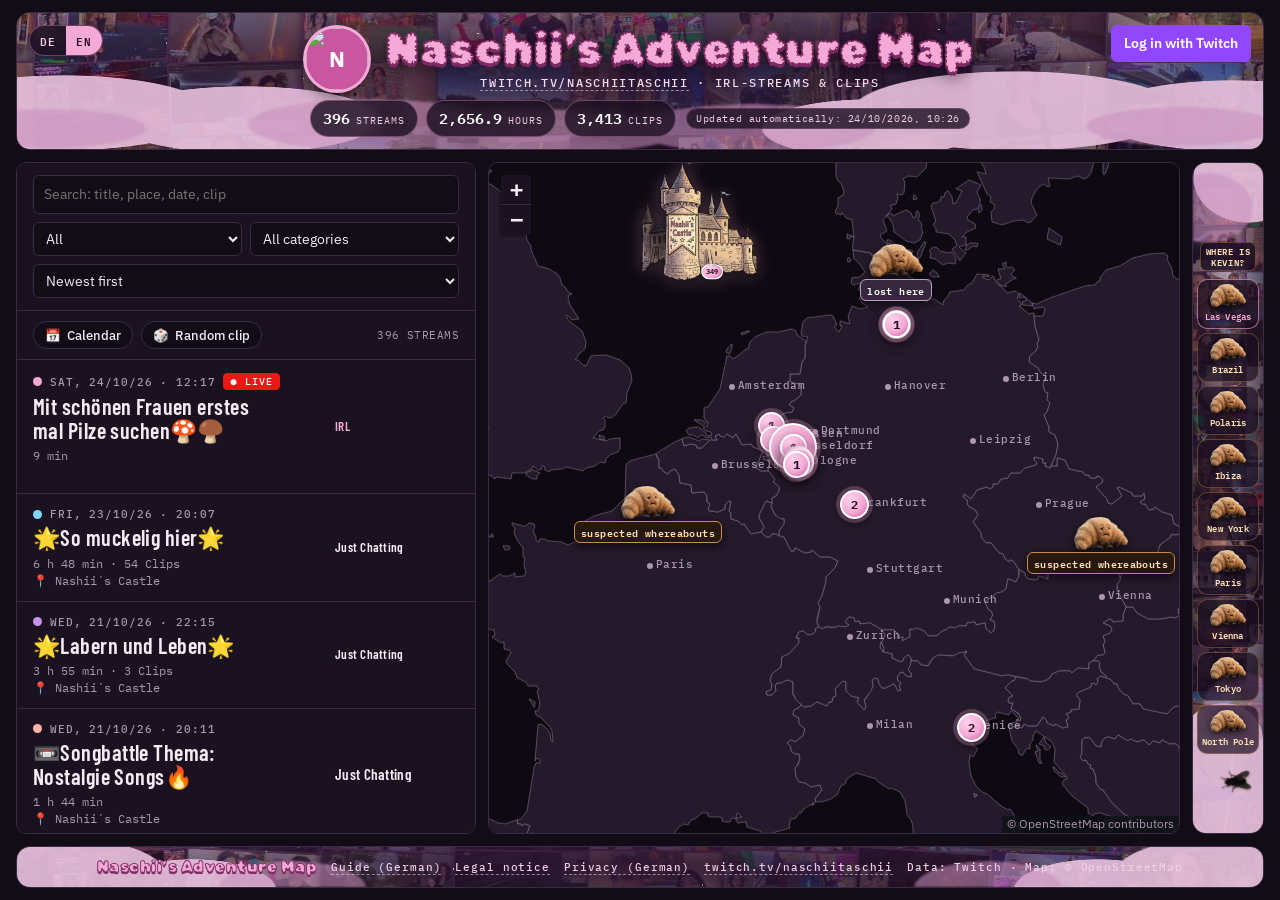
==== index.html @ 9f49132d "Daten aktualisiert: 2026-10-24" ====
<!doctype html>
<html lang="de">
<head>
<meta charset="utf-8">
<meta name="viewport" content="width=device-width,initial-scale=1,viewport-fit=cover">
<link rel="icon" type="image/png" href="favicon.png">
<link rel="apple-touch-icon" href="apple-touch-icon.png">
<title>Naschii’s Adventure Map</title>
<meta name="claude:viewport-fit-sides" content="cover">
<meta name="description" content="Alle Streams von naschiitaschii auf einer Karte: Orte, Routen, Clips und Streamzeiten – automatisch aktualisiert.">
<meta property="og:type" content="website">
<meta property="og:title" content="Naschii’s Adventure Map">
<meta property="og:description" content="Alle Streams von naschiitaschii auf einer Karte: Orte, Routen, Clips und Streamzeiten – automatisch aktualisiert.">
<meta property="og:url" content="https://naschiis-adventure-map.github.io/">
<meta property="og:image" content="https://naschiis-adventure-map.github.io/og.png?v=ba12e27996">
<meta property="og:image:width" content="1200">
<meta property="og:image:height" content="630">
<meta name="twitter:card" content="summary_large_image">
<meta name="theme-color" content="#3b1d40">
<link rel="stylesheet" href="fonts/fonts.css">
<style>/* required styles */

.leaflet-pane,
.leaflet-tile,
.leaflet-marker-icon,
.leaflet-marker-shadow,
.leaflet-tile-container,
.leaflet-pane > svg,
.leaflet-pane > canvas,
.leaflet-zoom-box,
.leaflet-image-layer,
.leaflet-layer {
	position: absolute;
	left: 0;
	top: 0;
	}
.leaflet-container {
	overflow: hidden;
	}
.leaflet-tile,
.leaflet-marker-icon,
.leaflet-marker-shadow {
	-webkit-user-select: none;
	   -moz-user-select: none;
	        user-select: none;
	  -webkit-user-drag: none;
	}
/* Prevents IE11 from highlighting tiles in blue */
.leaflet-tile::selection {
	background: transparent;
}
/* Safari renders non-retina tile on retina better with this, but Chrome is worse */
.leaflet-safari .leaflet-tile {
	image-rendering: -webkit-optimize-contrast;
	}
/* hack that prevents hw layers "stretching" when loading new tiles */
.leaflet-safari .leaflet-tile-container {
	width: 1600px;
	height: 1600px;
	-webkit-transform-origin: 0 0;
	}
.leaflet-marker-icon,
.leaflet-marker-shadow {
	display: block;
	}
/* .leaflet-container svg: reset svg max-width decleration shipped in Joomla! (joomla.org) 3.x */
/* .leaflet-container img: map is broken in FF if you have max-width: 100% on tiles */
.leaflet-container .leaflet-overlay-pane svg {
	max-width: none !important;
	max-height: none !important;
	}
.leaflet-container .leaflet-marker-pane img,
.leaflet-container .leaflet-shadow-pane img,
.leaflet-container .leaflet-tile-pane img,
.leaflet-container img.leaflet-image-layer,
.leaflet-container .leaflet-tile {
	max-width: none !important;
	max-height: none !important;
	width: auto;
	padding: 0;
	}

.leaflet-container img.leaflet-tile {
	/* See: https://bugs.chromium.org/p/chromium/issues/detail?id=600120 */
	mix-blend-mode: plus-lighter;
}

.leaflet-container.leaflet-touch-zoom {
	-ms-touch-action: pan-x pan-y;
	touch-action: pan-x pan-y;
	}
.leaflet-container.leaflet-touch-drag {
	-ms-touch-action: pinch-zoom;
	/* Fallback for FF which doesn't support pinch-zoom */
	touch-action: none;
	touch-action: pinch-zoom;
}
.leaflet-container.leaflet-touch-drag.leaflet-touch-zoom {
	-ms-touch-action: none;
	touch-action: none;
}
.leaflet-container {
	-webkit-tap-highlight-color: transparent;
}
.leaflet-container a {
	-webkit-tap-highlight-color: rgba(51, 181, 229, 0.4);
}
.leaflet-tile {
	filter: inherit;
	visibility: hidden;
	}
.leaflet-tile-loaded {
	visibility: inherit;
	}
.leaflet-zoom-box {
	width: 0;
	height: 0;
	-moz-box-sizing: border-box;
	     box-sizing: border-box;
	z-index: 800;
	}
/* workaround for https://bugzilla.mozilla.org/show_bug.cgi?id=888319 */
.leaflet-overlay-pane svg {
	-moz-user-select: none;
	}

.leaflet-pane         { z-index: 400; }

.leaflet-tile-pane    { z-index: 200; }
.leaflet-overlay-pane { z-index: 400; }
.leaflet-shadow-pane  { z-index: 500; }
.leaflet-marker-pane  { z-index: 600; }
.leaflet-tooltip-pane   { z-index: 650; }
.leaflet-popup-pane   { z-index: 700; }

.leaflet-map-pane canvas { z-index: 100; }
.leaflet-map-pane svg    { z-index: 200; }

.leaflet-vml-shape {
	width: 1px;
	height: 1px;
	}
.lvml {
	behavior: url(#default#VML);
	display: inline-block;
	position: absolute;
	}


/* control positioning */

.leaflet-control {
	position: relative;
	z-index: 800;
	pointer-events: visiblePainted; /* IE 9-10 doesn't have auto */
	pointer-events: auto;
	}
.leaflet-top,
.leaflet-bottom {
	position: absolute;
	z-index: 1000;
	pointer-events: none;
	}
.leaflet-top {
	top: 0;
	}
.leaflet-right {
	right: 0;
	}
.leaflet-bottom {
	bottom: 0;
	}
.leaflet-left {
	left: 0;
	}
.leaflet-control {
	float: left;
	clear: both;
	}
.leaflet-right .leaflet-control {
	float: right;
	}
.leaflet-top .leaflet-control {
	margin-top: 10px;
	}
.leaflet-bottom .leaflet-control {
	margin-bottom: 10px;
	}
.leaflet-left .leaflet-control {
	margin-left: 10px;
	}
.leaflet-right .leaflet-control {
	margin-right: 10px;
	}


/* zoom and fade animations */

.leaflet-fade-anim .leaflet-popup {
	opacity: 0;
	-webkit-transition: opacity 0.2s linear;
	   -moz-transition: opacity 0.2s linear;
	        transition: opacity 0.2s linear;
	}
.leaflet-fade-anim .leaflet-map-pane .leaflet-popup {
	opacity: 1;
	}
.leaflet-zoom-animated {
	-webkit-transform-origin: 0 0;
	    -ms-transform-origin: 0 0;
	        transform-origin: 0 0;
	}
svg.leaflet-zoom-animated {
	will-change: transform;
}

.leaflet-zoom-anim .leaflet-zoom-animated {
	-webkit-transition: -webkit-transform 0.25s cubic-bezier(0,0,0.25,1);
	   -moz-transition:    -moz-transform 0.25s cubic-bezier(0,0,0.25,1);
	        transition:         transform 0.25s cubic-bezier(0,0,0.25,1);
	}
.leaflet-zoom-anim .leaflet-tile,
.leaflet-pan-anim .leaflet-tile {
	-webkit-transition: none;
	   -moz-transition: none;
	        transition: none;
	}

.leaflet-zoom-anim .leaflet-zoom-hide {
	visibility: hidden;
	}


/* cursors */

.leaflet-interactive {
	cursor: pointer;
	}
.leaflet-grab {
	cursor: -webkit-grab;
	cursor:    -moz-grab;
	cursor:         grab;
	}
.leaflet-crosshair,
.leaflet-crosshair .leaflet-interactive {
	cursor: crosshair;
	}
.leaflet-popup-pane,
.leaflet-control {
	cursor: auto;
	}
.leaflet-dragging .leaflet-grab,
.leaflet-dragging .leaflet-grab .leaflet-interactive,
.leaflet-dragging .leaflet-marker-draggable {
	cursor: move;
	cursor: -webkit-grabbing;
	cursor:    -moz-grabbing;
	cursor:         grabbing;
	}

/* marker & overlays interactivity */
.leaflet-marker-icon,
.leaflet-marker-shadow,
.leaflet-image-layer,
.leaflet-pane > svg path,
.leaflet-tile-container {
	pointer-events: none;
	}

.leaflet-marker-icon.leaflet-interactive,
.leaflet-image-layer.leaflet-interactive,
.leaflet-pane > svg path.leaflet-interactive,
svg.leaflet-image-layer.leaflet-interactive path {
	pointer-events: visiblePainted; /* IE 9-10 doesn't have auto */
	pointer-events: auto;
	}

/* visual tweaks */

.leaflet-container {
	background: #ddd;
	outline-offset: 1px;
	}
.leaflet-container a {
	color: #0078A8;
	}
.leaflet-zoom-box {
	border: 2px dotted #38f;
	background: rgba(255,255,255,0.5);
	}


/* general typography */
.leaflet-container {
	font-family: "Helvetica Neue", Arial, Helvetica, sans-serif;
	font-size: 12px;
	font-size: 0.75rem;
	line-height: 1.5;
	}


/* general toolbar styles */

.leaflet-bar {
	box-shadow: 0 1px 5px rgba(0,0,0,0.65);
	border-radius: 4px;
	}
.leaflet-bar a {
	background-color: #fff;
	border-bottom: 1px solid #ccc;
	width: 26px;
	height: 26px;
	line-height: 26px;
	display: block;
	text-align: center;
	text-decoration: none;
	color: black;
	}
.leaflet-bar a,
.leaflet-control-layers-toggle {
	background-position: 50% 50%;
	background-repeat: no-repeat;
	display: block;
	}
.leaflet-bar a:hover,
.leaflet-bar a:focus {
	background-color: #f4f4f4;
	}
.leaflet-bar a:first-child {
	border-top-left-radius: 4px;
	border-top-right-radius: 4px;
	}
.leaflet-bar a:last-child {
	border-bottom-left-radius: 4px;
	border-bottom-right-radius: 4px;
	border-bottom: none;
	}
.leaflet-bar a.leaflet-disabled {
	cursor: default;
	background-color: #f4f4f4;
	color: #bbb;
	}

.leaflet-touch .leaflet-bar a {
	width: 30px;
	height: 30px;
	line-height: 30px;
	}
.leaflet-touch .leaflet-bar a:first-child {
	border-top-left-radius: 2px;
	border-top-right-radius: 2px;
	}
.leaflet-touch .leaflet-bar a:last-child {
	border-bottom-left-radius: 2px;
	border-bottom-right-radius: 2px;
	}

/* zoom control */

.leaflet-control-zoom-in,
.leaflet-control-zoom-out {
	font: bold 18px 'Lucida Console', Monaco, monospace;
	text-indent: 1px;
	}

.leaflet-touch .leaflet-control-zoom-in, .leaflet-touch .leaflet-control-zoom-out  {
	font-size: 22px;
	}


/* layers control */

.leaflet-control-layers {
	box-shadow: 0 1px 5px rgba(0,0,0,0.4);
	background: #fff;
	border-radius: 5px;
	}
.leaflet-control-layers-toggle {
	background-image: url(images/layers.png);
	width: 36px;
	height: 36px;
	}
.leaflet-retina .leaflet-control-layers-toggle {
	background-image: url(images/layers-2x.png);
	background-size: 26px 26px;
	}
.leaflet-touch .leaflet-control-layers-toggle {
	width: 44px;
	height: 44px;
	}
.leaflet-control-layers .leaflet-control-layers-list,
.leaflet-control-layers-expanded .leaflet-control-layers-toggle {
	display: none;
	}
.leaflet-control-layers-expanded .leaflet-control-layers-list {
	display: block;
	position: relative;
	}
.leaflet-control-layers-expanded {
	padding: 6px 10px 6px 6px;
	color: #333;
	background: #fff;
	}
.leaflet-control-layers-scrollbar {
	overflow-y: scroll;
	overflow-x: hidden;
	padding-right: 5px;
	}
.leaflet-control-layers-selector {
	margin-top: 2px;
	position: relative;
	top: 1px;
	}
.leaflet-control-layers label {
	display: block;
	font-size: 13px;
	font-size: 1.08333em;
	}
.leaflet-control-layers-separator {
	height: 0;
	border-top: 1px solid #ddd;
	margin: 5px -10px 5px -6px;
	}

/* Default icon URLs */
.leaflet-default-icon-path { /* used only in path-guessing heuristic, see L.Icon.Default */
	background-image: url(images/marker-icon.png);
	}


/* attribution and scale controls */

.leaflet-container .leaflet-control-attribution {
	background: #fff;
	background: rgba(255, 255, 255, 0.8);
	margin: 0;
	}
.leaflet-control-attribution,
.leaflet-control-scale-line {
	padding: 0 5px;
	color: #333;
	line-height: 1.4;
	}
.leaflet-control-attribution a {
	text-decoration: none;
	}
.leaflet-control-attribution a:hover,
.leaflet-control-attribution a:focus {
	text-decoration: underline;
	}
.leaflet-attribution-flag {
	display: inline !important;
	vertical-align: baseline !important;
	width: 1em;
	height: 0.6669em;
	}
.leaflet-left .leaflet-control-scale {
	margin-left: 5px;
	}
.leaflet-bottom .leaflet-control-scale {
	margin-bottom: 5px;
	}
.leaflet-control-scale-line {
	border: 2px solid #777;
	border-top: none;
	line-height: 1.1;
	padding: 2px 5px 1px;
	white-space: nowrap;
	-moz-box-sizing: border-box;
	     box-sizing: border-box;
	background: rgba(255, 255, 255, 0.8);
	text-shadow: 1px 1px #fff;
	}
.leaflet-control-scale-line:not(:first-child) {
	border-top: 2px solid #777;
	border-bottom: none;
	margin-top: -2px;
	}
.leaflet-control-scale-line:not(:first-child):not(:last-child) {
	border-bottom: 2px solid #777;
	}

.leaflet-touch .leaflet-control-attribution,
.leaflet-touch .leaflet-control-layers,
.leaflet-touch .leaflet-bar {
	box-shadow: none;
	}
.leaflet-touch .leaflet-control-layers,
.leaflet-touch .leaflet-bar {
	border: 2px solid rgba(0,0,0,0.2);
	background-clip: padding-box;
	}


/* popup */

.leaflet-popup {
	position: absolute;
	text-align: center;
	margin-bottom: 20px;
	}
.leaflet-popup-content-wrapper {
	padding: 1px;
	text-align: left;
	border-radius: 12px;
	}
.leaflet-popup-content {
	margin: 13px 24px 13px 20px;
	line-height: 1.3;
	font-size: 13px;
	font-size: 1.08333em;
	min-height: 1px;
	}
.leaflet-popup-content p {
	margin: 17px 0;
	margin: 1.3em 0;
	}
.leaflet-popup-tip-container {
	width: 40px;
	height: 20px;
	position: absolute;
	left: 50%;
	margin-top: -1px;
	margin-left: -20px;
	overflow: hidden;
	pointer-events: none;
	}
.leaflet-popup-tip {
	width: 17px;
	height: 17px;
	padding: 1px;

	margin: -10px auto 0;
	pointer-events: auto;

	-webkit-transform: rotate(45deg);
	   -moz-transform: rotate(45deg);
	    -ms-transform: rotate(45deg);
	        transform: rotate(45deg);
	}
.leaflet-popup-content-wrapper,
.leaflet-popup-tip {
	background: white;
	color: #333;
	box-shadow: 0 3px 14px rgba(0,0,0,0.4);
	}
.leaflet-container a.leaflet-popup-close-button {
	position: absolute;
	top: 0;
	right: 0;
	border: none;
	text-align: center;
	width: 24px;
	height: 24px;
	font: 16px/24px Tahoma, Verdana, sans-serif;
	color: #757575;
	text-decoration: none;
	background: transparent;
	}
.leaflet-container a.leaflet-popup-close-button:hover,
.leaflet-container a.leaflet-popup-close-button:focus {
	color: #585858;
	}
.leaflet-popup-scrolled {
	overflow: auto;
	}

.leaflet-oldie .leaflet-popup-content-wrapper {
	-ms-zoom: 1;
	}
.leaflet-oldie .leaflet-popup-tip {
	width: 24px;
	margin: 0 auto;

	-ms-filter: "progid:DXImageTransform.Microsoft.Matrix(M11=0.70710678, M12=0.70710678, M21=-0.70710678, M22=0.70710678)";
	filter: progid:DXImageTransform.Microsoft.Matrix(M11=0.70710678, M12=0.70710678, M21=-0.70710678, M22=0.70710678);
	}

.leaflet-oldie .leaflet-control-zoom,
.leaflet-oldie .leaflet-control-layers,
.leaflet-oldie .leaflet-popup-content-wrapper,
.leaflet-oldie .leaflet-popup-tip {
	border: 1px solid #999;
	}


/* div icon */

.leaflet-div-icon {
	background: #fff;
	border: 1px solid #666;
	}


/* Tooltip */
/* Base styles for the element that has a tooltip */
.leaflet-tooltip {
	position: absolute;
	padding: 6px;
	background-color: #fff;
	border: 1px solid #fff;
	border-radius: 3px;
	color: #222;
	white-space: nowrap;
	-webkit-user-select: none;
	-moz-user-select: none;
	-ms-user-select: none;
	user-select: none;
	pointer-events: none;
	box-shadow: 0 1px 3px rgba(0,0,0,0.4);
	}
.leaflet-tooltip.leaflet-interactive {
	cursor: pointer;
	pointer-events: auto;
	}
.leaflet-tooltip-top:before,
.leaflet-tooltip-bottom:before,
.leaflet-tooltip-left:before,
.leaflet-tooltip-right:before {
	position: absolute;
	pointer-events: none;
	border: 6px solid transparent;
	background: transparent;
	content: "";
	}

/* Directions */

.leaflet-tooltip-bottom {
	margin-top: 6px;
}
.leaflet-tooltip-top {
	margin-top: -6px;
}
.leaflet-tooltip-bottom:before,
.leaflet-tooltip-top:before {
	left: 50%;
	margin-left: -6px;
	}
.leaflet-tooltip-top:before {
	bottom: 0;
	margin-bottom: -12px;
	border-top-color: #fff;
	}
.leaflet-tooltip-bottom:before {
	top: 0;
	margin-top: -12px;
	margin-left: -6px;
	border-bottom-color: #fff;
	}
.leaflet-tooltip-left {
	margin-left: -6px;
}
.leaflet-tooltip-right {
	margin-left: 6px;
}
.leaflet-tooltip-left:before,
.leaflet-tooltip-right:before {
	top: 50%;
	margin-top: -6px;
	}
.leaflet-tooltip-left:before {
	right: 0;
	margin-right: -12px;
	border-left-color: #fff;
	}
.leaflet-tooltip-right:before {
	left: 0;
	margin-left: -12px;
	border-right-color: #fff;
	}

/* Printing */

@media print {
	/* Prevent printers from removing background-images of controls. */
	.leaflet-control {
		-webkit-print-color-adjust: exact;
		print-color-adjust: exact;
		}
	}
</style>
<style>
/* Layout: Kopfzeile mit Kennzahlen, links Routenliste/Detail, rechts die Karte; auf dem Handy Karte oben, Liste darunter. */
:root{
  --bg:#120c16;
  --panel:#1a1220;
  --panel-2:#251a2b;
  --line:#3a2a42;
  --fg:#f4ebf3;
  --muted:#ab97b0;
  --accent:#f5a9d6;
  --pink-deep:#c9579f;
  --plum:#3b1d40;
  --cloud:#e9c1de;
  --cloud-2:#c98fbd;
  --accent-ink:#2a0f22;
  --twitch:#9146ff;
  --danger:#ff6b6b;
  --map-bg:#0f0a12;
  --f-bubble:'Rubik Bubbles','Barlow Condensed',system-ui,sans-serif;
  --f-display:'Barlow Condensed','Arial Narrow',sans-serif;
  --f-body:'IBM Plex Sans',system-ui,-apple-system,'Segoe UI',sans-serif;
  --f-mono:'IBM Plex Mono',ui-monospace,Menlo,Consolas,monospace;
  color-scheme:dark;
}
*{box-sizing:border-box}
[hidden]{display:none!important}
.osm-dark{filter:invert(1) hue-rotate(180deg) brightness(.9) contrast(.9) saturate(.5)}
.leaflet-control-layers{background:var(--panel);color:var(--fg);border:1px solid var(--line)!important}
.leaflet-control-layers-expanded{padding:8px 10px}
.leaflet-control-layers label{text-transform:none;letter-spacing:0;font:400 13px var(--f-body);color:var(--fg);margin:2px 0}
html,body{height:100%;margin:0}
body{
  background:var(--bg);color:var(--fg);font:14px/1.5 var(--f-body);
  padding-block:12px;
  padding-left:max(16px,env(safe-area-inset-left,0px));
  padding-right:max(16px,env(safe-area-inset-right,0px));
  display:grid;gap:12px;overflow-x:hidden;box-sizing:border-box;
  grid-template-columns:minmax(0,1fr) 72px;grid-template-rows:auto minmax(0,1fr) auto;
  grid-template-areas:"hero hero" "app rail" "foot foot";
}
.hero{grid-area:hero}
.app{grid-area:app}

/* Rahmen rechts und unten im Stil des Headers, mit Clip-Collage */
.frame{position:relative;overflow:hidden;border-radius:14px;border:1px solid var(--line);
  background:radial-gradient(140% 120% at 50% 0%,#5a2a5e 0%,var(--plum) 50%,#1c0f21 100%)}
.rail{grid-area:rail}
.rail .fly{position:absolute;right:11px;bottom:38px;width:36px;height:auto;z-index:3;pointer-events:none;transform:rotate(-25deg);filter:drop-shadow(0 1px 1px #0006)}
.foot{grid-area:foot}
.stars{position:absolute;inset:0;pointer-events:none;background:
   radial-gradient(1.5px 1.5px at 20% 12%,#fff9 50%,transparent 51%),radial-gradient(1px 1px at 70% 30%,#fff8 50%,transparent 51%),
   radial-gradient(1.5px 1.5px at 35% 55%,#fffa 50%,transparent 51%),radial-gradient(1px 1px at 80% 72%,#fff8 50%,transparent 51%),
   radial-gradient(1px 1px at 15% 88%,#fff9 50%,transparent 51%),radial-gradient(1.5px 1.5px at 55% 95%,#fff8 50%,transparent 51%)}
.collage{position:absolute;inset:-10px;display:flex;flex-wrap:wrap;align-content:flex-start;justify-content:center;pointer-events:none;
  opacity:.55;filter:saturate(1.3) contrast(1.05)}
.collage{background:#24132a url(collage.jpg) 50% 0/1800px auto repeat}
.rail .collage{background-size:1150px auto;background-position:28% 45%}
.foot .collage{background-position:72% 78%}
@media (max-width:820px){.collage{background-size:1300px auto}}
.empty .loading{display:inline-block;animation:pulse 1.4s infinite}
.veil{position:absolute;inset:0;pointer-events:none}
.hero .veil{background:radial-gradient(55% 70% at 50% 45%,#2a1330e0 0%,#2a133073 55%,#3b1d4026 100%)}
.rail .veil{background:linear-gradient(90deg,#1c0f2180,transparent 40%,transparent 60%,#1c0f2180)}
.foot .veil{background:radial-gradient(45% 140% at 50% 50%,#2a1330eb 0%,#2a133073 65%,transparent 100%)}
/* Wolken im Rahmen, wie im Header */
.clouds{position:absolute;inset:0;pointer-events:none}
.clouds::before,.clouds::after{content:"";position:absolute;inset:0}
.foot .clouds::before{opacity:.9;background:
   radial-gradient(closest-side,var(--cloud) 98%,transparent) left -40px bottom -26px/190px 74px no-repeat,
   radial-gradient(closest-side,var(--cloud) 98%,transparent) left 90px bottom -34px/170px 62px no-repeat,
   radial-gradient(closest-side,var(--cloud) 98%,transparent) right 80px bottom -34px/170px 62px no-repeat,
   radial-gradient(closest-side,var(--cloud) 98%,transparent) right -40px bottom -26px/190px 74px no-repeat}
.foot .clouds::after{opacity:.55;filter:blur(1px);background:
   radial-gradient(closest-side,var(--cloud-2) 98%,transparent) left 200px bottom -30px/150px 56px no-repeat,
   radial-gradient(closest-side,var(--cloud-2) 98%,transparent) right 200px bottom -30px/150px 56px no-repeat}
.rail .clouds::before{opacity:.9;background:
   radial-gradient(closest-side,var(--cloud) 98%,transparent) left -34px bottom -30px/104px 120px no-repeat,
   radial-gradient(closest-side,var(--cloud) 98%,transparent) right -30px bottom -10px/96px 110px no-repeat,
   radial-gradient(closest-side,var(--cloud) 98%,transparent) left -10px bottom 60px/80px 70px no-repeat,
   radial-gradient(closest-side,var(--cloud) 98%,transparent) right -40px top -30px/110px 90px no-repeat}
.rail .clouds::after{opacity:.55;filter:blur(1px);background:
   radial-gradient(closest-side,var(--cloud-2) 98%,transparent) right -20px bottom 90px/80px 70px no-repeat,
   radial-gradient(closest-side,var(--cloud-2) 98%,transparent) left -30px top 10px/90px 70px no-repeat}
.foot-in{position:relative;display:flex;flex-wrap:wrap;align-items:center;justify-content:center;gap:6px 14px;padding:12px 16px;
  font:500 11px var(--f-mono);letter-spacing:.08em;color:#f1cfe6;text-align:center}
.foot-in b{font:400 16px/1 var(--f-bubble);color:var(--accent);letter-spacing:.03em;-webkit-text-stroke:.8px #7d2a63;text-shadow:0 2px 0 #7d2a63}
.foot-in a{color:inherit;text-decoration:none;border-bottom:1px dashed #f6dcee88}
.foot-in a:hover{color:#fff}
@media (max-width:820px){
  body{grid-template-columns:minmax(0,1fr);grid-template-areas:"hero" "app" "foot"}
  .rail{display:none}
  body.editing .hero,body.editing .foot{display:none}
  body.editing{grid-template-rows:minmax(0,1fr);grid-template-areas:"app"}
  body.editing .app{grid-template-rows:minmax(200px,46%) 12px minmax(0,1fr)}
  .foot .clouds::after{display:none}
  .foot .clouds::before{background:
   radial-gradient(closest-side,var(--cloud) 98%,transparent) left -50px bottom -28px/110px 52px no-repeat,
   radial-gradient(closest-side,var(--cloud) 98%,transparent) right -50px bottom -28px/110px 52px no-repeat}
}
button{font:inherit;color:inherit;cursor:pointer}
button:focus-visible,a:focus-visible,input:focus-visible,textarea:focus-visible{outline:2px solid var(--accent);outline-offset:2px}
a{color:var(--accent)}
h1,h2,h3,p{margin:0}
.mono{font-family:var(--f-mono);font-variant-numeric:tabular-nums}

/* Kopfzeile */
/* Kopfbereich im Stil des Kanals: Nachthimmel, rosa Wolken, Bubble-Schrift */
.hero{position:relative;flex:none;border-radius:14px;overflow:hidden;border:1px solid var(--line);
  background:radial-gradient(120% 140% at 50% 0%,#5a2a5e 0%,var(--plum) 45%,#1c0f21 100%)}
.sky{position:absolute;inset:0;pointer-events:none;
  background:
   radial-gradient(1.5px 1.5px at 12% 22%,#fff8 50%,transparent 51%),radial-gradient(1px 1px at 23% 48%,#fff9 50%,transparent 51%),
   radial-gradient(1.5px 1.5px at 37% 15%,#fffa 50%,transparent 51%),radial-gradient(1px 1px at 61% 30%,#fff8 50%,transparent 51%),
   radial-gradient(1.5px 1.5px at 74% 12%,#fff9 50%,transparent 51%),radial-gradient(1px 1px at 86% 40%,#fffa 50%,transparent 51%),
   radial-gradient(1px 1px at 93% 18%,#fff8 50%,transparent 51%),radial-gradient(1px 1px at 5% 60%,#fff7 50%,transparent 51%)}
.sky::before,.sky::after{content:"";position:absolute;left:-5%;right:-5%;bottom:-2px;height:62%;
  background:
   radial-gradient(closest-side,var(--cloud) 98%,transparent) -4% 100%/22% 90% no-repeat,
   radial-gradient(closest-side,var(--cloud) 98%,transparent) 14% 115%/20% 80% no-repeat,
   radial-gradient(closest-side,var(--cloud) 98%,transparent) 86% 105%/24% 95% no-repeat,
   radial-gradient(closest-side,var(--cloud) 98%,transparent) 104% 100%/20% 85% no-repeat,
   radial-gradient(closest-side,var(--cloud) 98%,transparent) 70% 125%/16% 70% no-repeat;opacity:.9}
.sky::after{height:48%;opacity:.55;filter:blur(1px);
  background:
   radial-gradient(closest-side,var(--cloud-2) 98%,transparent) 26% 100%/18% 80% no-repeat,
   radial-gradient(closest-side,var(--cloud-2) 98%,transparent) 40% 120%/22% 70% no-repeat,
   radial-gradient(closest-side,var(--cloud-2) 98%,transparent) 60% 110%/18% 75% no-repeat,
   radial-gradient(closest-side,var(--cloud-2) 98%,transparent) 0% 90%/14% 60% no-repeat,
   radial-gradient(closest-side,var(--cloud-2) 98%,transparent) 96% 80%/14% 60% no-repeat}
.hero-in{position:relative;display:flex;flex-direction:column;align-items:center;text-align:center;gap:6px;padding:16px 16px 14px}
.avatar{position:relative;display:grid;place-items:center;width:58px;height:58px;border-radius:50%;background:var(--pink-deep);color:#fff;font:700 22px var(--f-body);text-decoration:none;box-shadow:0 0 0 3px var(--accent),0 6px 18px #0008;overflow:hidden}
.avatar img{position:absolute;inset:0;width:100%;height:100%;object-fit:cover}
.hero h1{font:400 clamp(28px,4.4vw,44px)/1 var(--f-bubble);color:var(--accent);letter-spacing:.02em;text-wrap:balance;
  -webkit-text-stroke:1.5px #7d2a63;text-shadow:0 3px 0 #7d2a63,0 6px 16px #0009}
.hero .sub{font:500 12px var(--f-mono);letter-spacing:.14em;text-transform:uppercase;color:#f6dcee}
.hero .sub a{color:inherit;text-decoration:none;border-bottom:1px dashed #f6dcee88}
.stats{display:flex;flex-wrap:wrap;justify-content:center;gap:8px;margin-top:6px;font-family:var(--f-mono);font-variant-numeric:tabular-nums}
.stats div{display:flex;align-items:baseline;gap:6px;padding:5px 12px;border-radius:999px;background:#1c0f21cc;border:1px solid #f5a9d655;backdrop-filter:blur(4px)}
.stats b{font:600 15px var(--f-mono);color:#fff}
.stats small{font-size:10px;color:#f1cfe6;letter-spacing:.1em;text-transform:uppercase}
.hero .upd{font:400 10px var(--f-mono);color:#f1cfe6aa;letter-spacing:.06em;min-height:1em}
.hero .auth{position:absolute;top:12px;right:12px;z-index:2}
.auth{display:flex;align-items:center;gap:8px;flex-wrap:wrap}
.btn{border:1px solid var(--line);background:var(--panel-2);border-radius:6px;padding:7px 12px;font-weight:500}
.btn:hover{border-color:var(--muted)}
.btn.primary{background:var(--accent);border-color:var(--accent);color:var(--accent-ink);font-weight:600}
.btn.twitch{background:var(--twitch);border-color:var(--twitch);color:#fff;font-weight:600}
.btn.ghost{background:transparent}
.btn.danger{border-color:var(--danger);color:var(--danger)}
.chip{display:flex;align-items:center;gap:8px;padding:3px 10px 3px 3px;border:1px solid var(--line);border-radius:999px;background:var(--panel)}
.chip .av{position:relative;width:26px;height:26px;border-radius:50%;background:var(--twitch);color:#fff;display:grid;place-items:center;font:600 12px var(--f-body);overflow:hidden}
.chip .av img{position:absolute;inset:0;width:100%;height:100%;object-fit:cover}

/* Anleitung & Datenschutz im Kartenbereich (Rahmen und Collage bleiben stehen) */
.docview{grid-area:map;position:relative;z-index:500;display:flex;flex-direction:column;min-height:0;background:var(--panel);border:1px solid var(--line);border-radius:10px;overflow:hidden}
.docview[hidden]{display:none}
.docbar{display:none;align-items:center;gap:10px;padding:8px 10px;border-bottom:1px solid var(--line);background:var(--bg)}
.docbar b{font:700 17px var(--f-head,'Barlow Condensed'),sans-serif;letter-spacing:.02em;color:#fff;white-space:nowrap;overflow:hidden;text-overflow:ellipsis}
.docview iframe{flex:1;min-height:0;width:100%;border:0;background:#120c16;display:block}
body.doc .app>.map-wrap{visibility:hidden}
@media (max-width:820px){body.doc .app{grid-template-rows:var(--doch,minmax(0,1fr)) 24px var(--docl,minmax(110px,34%))}}
.totop{grid-area:panel;align-self:end;justify-self:end;z-index:6;margin:0 16px 14px 0;display:inline-flex;align-items:center;gap:6px;padding:7px 13px;border-radius:999px;border:1px solid var(--accent);background:var(--panel);color:var(--accent);font:600 12.5px var(--f-body);cursor:pointer;box-shadow:0 6px 18px #0009}
.totop:hover{background:var(--accent);color:var(--ink,#2a0f22)}
.totop[hidden]{display:none}
@media (min-width:821px){
  .totop{grid-area:map;justify-self:start;align-self:end;position:relative;z-index:1100;margin:0 0 14px 12px;background:var(--accent);color:var(--ink,#2a0f22);border-color:#fff;box-shadow:0 0 0 3px #f5a9d640,0 6px 18px #000a}
  .totop:hover{background:#fff;color:var(--ink,#2a0f22)}
  body.doc .totop{display:none}
}
@media (max-width:820px){.totop{margin:0 10px 10px 0;padding:6px 11px}.totop span{display:none}}
/* Gut greifbarer Schieberegler (Chrome, Edge, Safari) */
::-webkit-scrollbar{width:14px;height:12px}
::-webkit-scrollbar-track{background:transparent}
::-webkit-scrollbar-thumb{min-height:90px;border-radius:999px;background:#f5a9d688;border:3px solid transparent;background-clip:padding-box}
::-webkit-scrollbar-thumb:hover{background:#f5a9d6cc;background-clip:padding-box}
::-webkit-scrollbar-thumb:active{background:#f5a9d6;background-clip:padding-box}
::-webkit-scrollbar-corner{background:transparent}
@supports not selector(::-webkit-scrollbar){*{scrollbar-color:#f5a9d688 transparent}}
/* Schlanker Header am Computer: Bild neben dem Titel, Zahlen + LIVE + Stand in einer Zeile */
.hero-row{display:flex;flex-wrap:wrap;justify-content:center;align-items:center;gap:6px 10px}
.hero-row .stats{margin-top:0}
.hero-top{display:flex;flex-direction:column;align-items:center;gap:6px}
@media (min-width:1100px){
  .hero .upd:not(:empty){background:#1c0f21cc;color:#f1cfe6;padding:3px 9px;border-radius:999px;border:1px solid #f5a9d633}
  .hero-in{padding:14px 16px 12px;gap:4px}
  .hero-top{position:relative;gap:4px;left:40px} /* Profilbild + Titel als Gruppe mittig */
  .hero-top>.avatar{position:absolute;right:calc(100% + 18px);top:50%;transform:translateY(-50%);width:62px;height:62px}
  .hero-in>.hero-row{margin-top:6px}
}
/* Angemeldete Bearbeiter auf mittleren Bildschirmen: Anmeldekasten als Leiste unter den Zahlen, damit er Titel und Zahlen nicht verdeckt */
@media (min-width:821px) and (max-width:1749px){
  header.hero .auth:has(.authbox){position:relative;top:auto;right:auto;display:flex;flex-direction:row;justify-content:center;align-items:center;padding:0 12px 12px}
  header.hero .authbox{flex-direction:row;flex-wrap:wrap;align-items:center;justify-content:center;max-width:720px;min-width:0;padding:6px 8px;gap:8px}
  header.hero .authbox .ab-top{flex:none}
  header.hero .authbox .ab-name{flex:none}
  header.hero .authbox .ab-acts{display:flex;gap:6px;padding:0 0 0 8px;border-top:0;border-left:1px solid #f5a9d633}
  header.hero .authbox .ab-state{flex-basis:100%;justify-content:center}
}
/* Handy: Schieber zwischen Karte und Liste */
.grip{display:none}
@media (max-width:820px){
  .grip{grid-area:grip;display:flex;align-items:center;justify-content:center;cursor:row-resize;touch-action:none;user-select:none;-webkit-user-select:none}
  .grip i{display:block;width:56px;height:6px;border-radius:999px;background:var(--accent);opacity:.75;box-shadow:0 0 0 3px #f5a9d62a}
  .grip:active i,.grip.drag i{opacity:1;width:72px}
  body.editing .grip{visibility:hidden;pointer-events:none}
  body.mapc:not(.doc):not(.editing) .map-wrap{visibility:hidden;border-width:0}
}
/* Schlanker Header am Handy */
@media (max-width:820px){
  .hero-in{padding:44px 12px 10px;gap:6px}
  .hero-top{flex-direction:row;gap:10px;justify-content:center}
  .hero-top>.avatar{width:36px;height:36px;flex:none;font-size:14px}
  .hero-top>h1{font-size:clamp(16px,4.9vw,28px);text-align:left;white-space:nowrap}
  .hero-top>.sub{display:none}
  .hero-row{gap:5px 6px}
  .stats{gap:5px}
  .stats div{padding:3px 7px;gap:4px}
  .stats b{font-size:13px}
  .stats small{font-size:9px;letter-spacing:.03em}
  header.hero .live{padding:4px 10px 4px 8px;font-size:11.5px;max-width:calc(100vw - 64px)}
  .hero .upd:not(:empty){font-size:9.5px;padding:1px 7px;letter-spacing:.01em}
  header.hero .auth{position:absolute;top:10px;right:10px;padding:0;z-index:3}
  header.hero .auth .btn.twitch{padding:4px 10px;font-size:12px}
  header.hero .auth:has(.authbox){position:relative;top:auto;right:auto;padding:0 10px 10px;display:flex;justify-content:center}
  header.hero .auth .authbox{width:100%;max-width:420px;min-width:0}
  header.hero .auth .auth-row{display:contents}
  header.hero .auth .chip{font-size:12px;padding:2px 8px 2px 2px;gap:6px;max-width:100%;min-width:0;white-space:nowrap;overflow:hidden}
  header.hero .auth .chip .av{width:22px;height:22px;font-size:10px}
  header.hero .auth .btn{padding:4px 9px;font-size:12px}
  .lang{top:10px;left:10px}
}
/* Fußleiste am Handy: sauber in Zeilen – Titel / Anleitung · Impressum · Datenschutz / Twitch · Quellen */
@media (max-width:820px){
  .foot-in{display:grid;grid-template-columns:repeat(3,auto);justify-content:center;justify-items:center;gap:7px 16px;padding:12px 12px 14px}
  .foot-in b{grid-column:1/-1;font-size:17px}
  .foot-in a[href*="twitch.tv/naschiitaschii"]:not(#f-imp){grid-column:1/-1}
  .foot-in #f-src{grid-column:1/-1;font-size:10px;opacity:.85}
}
/* Kevin, das verlorene Croissant */
.kevin{display:flex;flex-direction:column;align-items:center;gap:2px;cursor:pointer;filter:drop-shadow(0 3px 5px #000a)}
.kevin img{width:54px;height:auto;display:block;transition:transform .2s}
.kevin:hover img{transform:scale(1.12) rotate(-6deg)}
.kevin span{font:600 9.5px var(--f-mono);letter-spacing:.04em;color:#ffe2b8;background:#2a1a10e6;border:1px solid #c98b4a;border-radius:6px;padding:1px 6px;white-space:nowrap}
.kevin.lost span{color:#fff;background:#7d2a63ee;border-color:var(--accent)}
.kevin.seen span{color:#fff;background:#7d2a63b3;border-color:#f5a9d699}
.kevin.origin span{color:#fff;background:#3a2a42ee;border-color:#b7a3bc}
.leaflet-tooltip.kevin-tip{background:var(--panel);color:var(--fg);border:1px solid #c98b4a;border-radius:10px;padding:10px 12px;width:230px;white-space:normal;box-shadow:0 10px 30px #000a}
.leaflet-tooltip.kevin-tip::before{display:none}
.kevin-tip img{float:right;width:62px;margin:0 0 4px 8px}
.kevin-tip small{display:block;font:600 9.5px var(--f-mono);letter-spacing:.1em;text-transform:uppercase;color:#e7b07a}
.kevin-tip b{display:block;font:700 16px/1.15 var(--f-head,'Barlow Condensed'),sans-serif;margin:2px 0 4px}
.kevin-tip p{margin:0;font-size:12.5px;line-height:1.4;color:#e6d6e6}
body.editing .kevin-pane{display:none}
.kevin-pane.far .kevin span{display:none}
.kevin-pane.far .kevin img{width:34px}
.kevin-pane.far .kevin{transform:translateY(22px)}
.kevin-rail{position:relative;z-index:3;height:100%;display:flex;flex-direction:column;align-items:center;justify-content:center;gap:4px;padding:8px 0;overflow-y:auto;scrollbar-width:none}
.kevin-rail::-webkit-scrollbar{display:none}
.kevin-rail b{font:600 9px/1.2 var(--f-mono);letter-spacing:.06em;text-transform:uppercase;color:#ffe2b8;text-align:center;margin-bottom:4px;background:#1c0f21d9;border:1px solid #c98b4a66;border-radius:6px;padding:3px 5px}
.kevin-rail button{all:unset;box-sizing:border-box;width:62px;display:flex;flex-direction:column;align-items:center;gap:1px;padding:4px 2px;border-radius:10px;cursor:pointer;background:#1c0f21b3;border:1px solid #c98b4a66;transition:transform .15s,background .15s}
.kevin-rail button:hover,.kevin-rail button:focus-visible{background:#2a1a10ee;border-color:#e7b07a;transform:scale(1.06)}
.kevin-rail button img{width:36px;height:auto;filter:drop-shadow(0 2px 3px #000a)}
.kevin-rail button span{font:600 8.5px var(--f-mono);color:#ffe2b8;letter-spacing:.02em;max-width:58px;overflow:hidden;text-overflow:ellipsis;white-space:nowrap}
.kevin-rail button.lost{border-color:#f5a9d699}
.kevin-rail button.lost span{color:var(--accent)}
body.editing .kevin-rail{visibility:hidden}
.castle{position:relative;width:76px;height:80px;display:flex;align-items:flex-end;justify-content:center;cursor:pointer;filter:drop-shadow(0 4px 8px #000b) drop-shadow(0 0 10px #f5a9d655);transition:transform .2s}
.castle{transform-origin:38px 60px}
.castle:hover{transform:scale(1.08)}
#map.z-mid .castle{transform:scale(.62)}
#map.z-far .castle{transform:scale(.42)}
#map.z-world .castle{transform:scale(.3)}
#map.z-mid .castle:hover{transform:scale(.7)}
#map.z-far .castle:hover{transform:scale(.48)}
#map.z-world .castle:hover{transform:scale(.36)}
#map.z-world .castle b{transform:scale(1.8);transform-origin:right bottom}
.castle img{width:76px;height:auto;display:block}
.drafts .dlist{display:flex;flex-direction:column;gap:6px;margin:6px 0 8px}
.drow{display:flex;align-items:center;gap:8px;padding:6px 8px;border:1px solid var(--line);border-radius:8px;background:var(--panel)}
.drow.cur{border-color:var(--accent);box-shadow:0 0 0 1px var(--accent) inset}
.drow>i{flex:none;width:10px;height:10px;border-radius:50%}
.drow.bk{border-style:dashed}
.drow.pub{border-color:#5fd38d88}
.drow.bk>i,.drow.pub>i{width:auto;height:auto;font-style:normal;font-size:15px}
.drow .dn{flex:1;min-width:0;display:flex;flex-direction:column}
.drow .dn b{font-size:14px;white-space:nowrap;overflow:hidden;text-overflow:ellipsis}
.drow .dn small{font:400 11px var(--f-mono);color:var(--muted)}
.drow .btn.sm{flex:none;font-size:12px;padding:4px 9px}
.drow .x.danger{width:auto;padding:0 8px;font-size:12px;color:#fff;background:#c0392b;border-radius:6px}
.drow-in input{width:100%;margin:2px 0 8px}
body.presenting .app{grid-template-columns:minmax(0,1fr)!important;grid-template-areas:"map"!important}
body.presenting #panel,body.presenting .grip,body.presenting .totop{display:none!important}
@media (max-width:820px){body.presenting .app{grid-template-rows:minmax(0,1fr)!important}}
.presbar{position:absolute;left:50%;top:14px;transform:translateX(-50%);z-index:800;display:flex;align-items:center;gap:10px;max-width:calc(100% - 100px);padding:8px 10px;background:#1c0f21ee;border:1px solid #f5a9d677;border-radius:14px;box-shadow:0 8px 24px #000a;backdrop-filter:blur(6px)}
.presbar[hidden]{display:none}
.pb-nav{all:unset;cursor:pointer;width:40px;height:40px;display:grid;place-items:center;border-radius:50%;font-size:26px;color:#fff;background:#ffffff14}
.pb-nav:hover{background:var(--accent);color:var(--accent-ink)}
.pb-t{display:flex;flex-direction:column;align-items:center;text-align:center;min-width:0;padding:0 6px}
.pb-t small{font:500 11px var(--f-mono);letter-spacing:.08em;text-transform:uppercase;color:var(--accent)}
.pb-t b{display:flex;align-items:center;gap:8px;font:700 22px/1.15 var(--f-display);color:#fff}
.pb-t b i,.pb-all i{display:inline-block;width:12px;height:12px;border-radius:50%;flex:none}
.pb-t span{font-size:12px;color:var(--muted);max-width:420px;white-space:nowrap;overflow:hidden;text-overflow:ellipsis}
.pb-ctl{display:flex;gap:6px;flex:none}
.pb-ctl .btn{font-size:12px;padding:6px 10px}
.pb-all{display:flex;flex-wrap:wrap;gap:6px;max-width:640px}
.pb-all button{all:unset;cursor:pointer;display:flex;align-items:center;gap:6px;padding:4px 9px;border-radius:999px;background:#ffffff12;font-size:12px;color:#fff}
.pb-all button:hover{background:#ffffff26}
@media (max-width:820px){.presbar{top:8px;left:56px;right:8px;transform:none;max-width:none;flex-wrap:wrap;justify-content:center;gap:6px;padding:6px}.pb-t{flex:1}.pb-ctl{flex-basis:100%;justify-content:center}.pb-t b{font-size:16px}.pb-t span{display:none}.pb-nav{width:34px;height:34px;font-size:22px}}
.thought{position:fixed;z-index:900;max-width:340px;padding:14px 18px 15px;background:var(--panel);color:var(--fg);border:1.5px solid var(--accent);border-radius:26px;box-shadow:0 10px 30px #000a,0 0 0 4px #f5a9d61a;pointer-events:none;opacity:0;transform:translateX(-6px) scale(.97);transform-origin:left center;transition:opacity .14s ease,transform .14s ease}
.thought.on{opacity:1;transform:none}
.thought small{display:block;margin-bottom:5px;font:500 10px var(--f-mono);letter-spacing:.08em;text-transform:uppercase;color:var(--accent);white-space:nowrap;overflow:hidden;text-overflow:ellipsis}
.thought p{margin:0;font-size:14px;line-height:1.5}
.thought i{position:absolute;border-radius:50%;background:var(--panel);border:1.5px solid var(--accent)}
.thought i.b1{width:14px;height:14px;left:-12px;top:calc(var(--ty,50%) - 7px)}
.thought i.b2{width:8px;height:8px;left:-26px;top:calc(var(--ty,50%) + 1px)}
@media (prefers-reduced-motion:reduce){.thought{transition:none}}
.castle .isle{display:none;position:absolute;left:-107px;top:2px;width:290px;height:155px;z-index:-1;pointer-events:none}
#map.z-near .castle .isle{display:block}
#map.z-near .castle{filter:drop-shadow(0 4px 8px #000b)}
.castle b{position:absolute;right:-4px;bottom:2px;min-width:24px;height:24px;padding:0 5px;box-sizing:border-box;display:grid;place-items:center;border-radius:999px;background:radial-gradient(circle at 35% 30%,#ffd3ec,var(--accent) 55%,var(--pink-deep));color:var(--accent-ink);font:700 11px var(--f-mono);border:2px solid #fff}
.tag.home{color:#ffe2b8;border-color:#c98b4a99}
.ed-loc{position:relative}
.locsug{position:absolute;left:0;right:0;top:calc(100% + 4px);z-index:30;background:var(--panel);border:1px solid var(--accent);border-radius:8px;box-shadow:0 10px 24px #000a;overflow:hidden;max-height:260px;overflow-y:auto}
.locsug[hidden]{display:none}
.locsug button{all:unset;box-sizing:border-box;display:flex;justify-content:space-between;align-items:center;gap:8px;width:100%;padding:7px 10px;cursor:pointer;font-size:13px;color:var(--fg);border-bottom:1px solid var(--line)}
.locsug button:last-child{border-bottom:0}
.locsug button:hover,.locsug button.on{background:#f5a9d61f}
.locsug button span{min-width:0;overflow:hidden;text-overflow:ellipsis;white-space:nowrap}
.locsug small{flex:none;font:500 10.5px var(--f-mono);color:var(--muted)}
.locsug .ls-none{padding:8px 10px;font-size:12.5px;color:var(--muted)}
/* App-Raster */
.app{flex:1;min-height:0;display:grid;gap:12px;grid-template-columns:minmax(340px,460px) minmax(0,1fr);grid-template-areas:"panel map"}
.panel{grid-area:panel;min-height:0;min-width:0;background:var(--panel);border:1px solid var(--line);border-radius:10px;overflow-y:auto;overflow-x:hidden}
.map-wrap{grid-area:map;position:relative;min-height:0;min-width:0;border:1px solid var(--line);border-radius:10px;overflow:hidden}
#map{position:absolute;inset:0}
@media (max-width:820px){
  .app{row-gap:0;grid-template-columns:minmax(0,1fr);grid-template-rows:var(--maph,minmax(220px,42%)) 24px minmax(0,1fr);grid-template-areas:"map" "grip" "panel"}
  .hero .auth{position:relative;top:auto;right:auto;justify-content:center;padding:0 12px 12px}
  .avatar{width:46px;height:46px}
  .hero .sub{letter-spacing:.06em;font-size:11px}
  .hero .upd:not(:empty){background:#1c0f21cc;color:#f1cfe6;padding:2px 8px;border-radius:6px}
}

/* Panel-Inhalt */
.pad{padding:14px 16px 18px}
.tools{display:flex;gap:8px;padding:12px 16px;position:sticky;top:0;background:var(--panel);border-bottom:1px solid var(--line);z-index:2}
.tools{flex-wrap:wrap}
.qwrap{position:relative;flex:1 1 100%;min-width:0}
.qwrap input{width:100%;padding-right:34px}
.qclear{position:absolute;right:5px;top:50%;transform:translateY(-50%);width:24px;height:24px;border:0;border-radius:50%;background:var(--panel-2);color:var(--muted);font:500 17px/24px var(--f-body);padding:0;display:grid;place-items:center}
.qclear:hover{background:var(--accent);color:var(--accent-ink)}
.tools select{flex:1 1 0;min-width:0;height:34px}
#srt{flex:1 1 100%}
.tools select{background:var(--bg);color:var(--fg);border:1px solid var(--line);border-radius:6px;padding:0 8px;font:inherit}
.card .m .hl{color:var(--accent)}
.card.has-thumb{display:grid;grid-template-columns:minmax(0,1fr) 124px;gap:12px;align-items:center}
.cbody{display:block;min-width:0}
.card .thumb{width:124px;height:70px;object-fit:cover;border-radius:6px;border:1px solid var(--line);background:var(--panel-2)}
.cat{font:600 10px var(--f-mono);letter-spacing:.06em;text-transform:none;border-radius:4px;padding:1px 6px;background:var(--panel-2);color:var(--fg);border:1px solid var(--line);white-space:nowrap;display:inline-flex;align-items:center;max-width:100%}
.tag.livetag{color:#fff;background:#e91916;border-color:#e91916;margin-left:0}
.cat.irl{background:#f5a9d61f;border-color:#f5a9d680;color:var(--accent)}
.hero-thumb{position:relative;display:block;margin:10px 0 4px;border-radius:10px;overflow:hidden;border:1px solid var(--line);aspect-ratio:16/9;max-width:100%;background:var(--panel-2)}
.hero-thumb img{width:100%;height:100%;object-fit:cover;display:block;transition:transform .3s}
.hero-thumb:hover img{transform:scale(1.03)}
.hero-thumb span{position:absolute;left:0;right:0;bottom:0;padding:22px 12px 9px;background:linear-gradient(transparent,#000c);color:#fff;font:500 13px var(--f-body);white-space:nowrap;overflow:hidden;text-overflow:ellipsis}
.clip .ic.th{width:64px;height:36px;border-radius:5px;overflow:hidden;background:#000}
.clip .ic.th img{width:100%;height:100%;object-fit:cover}
.live{display:inline-flex;align-items:center;gap:8px;max-width:min(560px,92vw);padding:5px 12px 5px 10px;border-radius:999px;background:#e91916;color:#fff;text-decoration:none;font:500 12px var(--f-body);box-shadow:0 4px 14px #e9191655}
.live i{width:8px;height:8px;border-radius:50%;background:#fff;flex:none;animation:pulse 1.4s infinite}
.live b{font:700 11px var(--f-mono);letter-spacing:.12em}
.live span{white-space:nowrap;overflow:hidden;text-overflow:ellipsis;min-width:0}
.hero.is-live .avatar{box-shadow:0 0 0 3px #e91916,0 0 0 7px #e9191644,0 6px 18px #0008;animation:ring 1.8s infinite}
@keyframes pulse{50%{opacity:.25}}
@keyframes ring{50%{box-shadow:0 0 0 3px #e91916,0 0 0 11px #e9191611,0 6px 18px #0008}}
.grp{display:grid;place-items:center;border-radius:50%;background:radial-gradient(circle at 35% 30%,#ffd3ec,var(--accent) 55%,var(--pink-deep));color:var(--accent-ink);font:700 12px var(--f-mono);border:2px solid #fff;box-shadow:0 0 0 4px #f5a9d640,0 4px 12px #0008;cursor:pointer;transition:transform .15s}
.grp:hover{transform:scale(1.08)}
.leaflet-tooltip.grp-tip{background:var(--panel);color:var(--fg);border:1px solid var(--accent);border-radius:10px;padding:0;width:300px;max-width:72vw;white-space:normal;box-shadow:0 10px 30px #000a}
.leaflet-tooltip.grp-tip::before{border-right-color:var(--accent);border-left-color:transparent}
.leaflet-tooltip-left.grp-tip::before{border-left-color:var(--accent);border-right-color:transparent}
.gp-h{display:flex;flex-direction:column;gap:2px;padding:10px 12px 8px;border-bottom:1px solid var(--line)}
.gp-h b{font:600 18px/1.1 var(--f-display);letter-spacing:.02em}
.gp-h span{font:500 10px var(--f-mono);color:var(--muted);letter-spacing:.08em;text-transform:uppercase}
.gp-l{max-height:260px;overflow-y:auto}
.gp-item{all:unset;box-sizing:border-box;display:grid;grid-template-columns:62px minmax(0,1fr);column-gap:8px;width:100%;padding:7px 12px;border-bottom:1px solid var(--line);cursor:pointer}
.gp-item:hover,.gp-item:focus-visible{background:var(--panel-2)}
.gp-d{grid-row:span 2;font:500 11px var(--f-mono);color:var(--accent);padding-top:2px}
.gp-t{font:500 13px/1.3 var(--f-body);overflow:hidden;text-overflow:ellipsis;white-space:nowrap}
.gp-m{font:400 11px var(--f-mono);color:var(--muted)}
.gp-all{all:unset;box-sizing:border-box;display:block;width:100%;padding:8px 12px;font:500 12px var(--f-body);color:var(--accent);cursor:pointer;text-align:center}
.gp-all:hover{background:var(--panel-2)}
.count{padding:8px 16px;margin:0;font-size:11px;color:var(--muted);letter-spacing:.06em;text-transform:uppercase;border-bottom:1px solid var(--line)}
input[type=text],input[type=date],input[type=time],input[type=number],textarea{width:100%;background:var(--bg);color:var(--fg);border:1px solid var(--line);border-radius:6px;padding:8px 10px;font:inherit}
textarea{resize:vertical;min-height:72px}
label{display:block;font:500 11px var(--f-mono);letter-spacing:.08em;text-transform:uppercase;color:var(--muted);margin-bottom:5px}
.empty{padding:24px 16px;color:var(--muted)}
.hint{padding:12px 16px;color:var(--muted);font-size:13px;border-top:1px solid var(--line)}

.list{display:flex;flex-direction:column}
.card{all:unset;box-sizing:border-box;display:block;width:100%;padding:13px 16px;border-bottom:1px solid var(--line);cursor:pointer}
.card:hover{background:var(--panel-2)}
.card:focus-visible{outline:2px solid var(--accent);outline-offset:-2px}
.card .d{display:flex;align-items:center;gap:8px;font:500 11px var(--f-mono);letter-spacing:.08em;text-transform:uppercase;color:var(--muted)}
.dot{width:9px;height:9px;border-radius:50%;flex:none}
.card h3{font:600 22px/1.1 var(--f-display);letter-spacing:.02em;margin:4px 0 6px;text-wrap:balance}
.card .m{display:flex;flex-wrap:wrap;gap:4px 14px;font:400 12px var(--f-mono);color:var(--muted)}
.card .m.mm{flex-direction:column;flex-wrap:nowrap;gap:2px;min-width:0;min-height:32px}
.card .m.mm>span{display:block;min-width:0;white-space:nowrap;overflow:hidden;text-overflow:ellipsis}
.tag.warn{color:var(--accent);border-color:var(--accent)}
.routenote{margin:-4px 0 12px;padding:9px 11px;border:1px dashed var(--line);border-radius:8px}
.src-note{margin-top:14px}
.tag{margin-left:auto;font:500 10px var(--f-mono);letter-spacing:.1em;border:1px solid var(--line);border-radius:4px;padding:1px 6px;color:var(--muted);white-space:nowrap;display:inline-flex;align-items:center;gap:4px;flex:none}

.back{display:inline-flex;align-items:center;gap:6px;margin:-2px 0 12px;padding:7px 14px 7px 11px;border:1px solid var(--accent);border-radius:999px;background:var(--panel-2);color:var(--fg);font:600 14px var(--f-body);cursor:pointer;box-shadow:0 2px 10px #0004;transition:background .15s,color .15s}
.back:hover,.back:focus-visible{background:var(--accent);color:var(--accent-ink)}
#back{position:sticky;top:8px;z-index:6}
.detail h2{font:700 34px/1.02 var(--f-display);letter-spacing:.02em;text-wrap:balance;margin:6px 0 4px}
.detail .when{font:500 12px var(--f-mono);color:var(--muted);letter-spacing:.06em;text-transform:uppercase;display:flex;align-items:center;gap:8px}
.facts{display:grid;grid-template-columns:repeat(3,minmax(0,1fr));margin:16px 0;border-top:1px solid var(--line)}
.facts div{padding:10px 0 10px 12px;border-left:1px solid var(--line);border-bottom:1px solid var(--line)}
.facts div:nth-child(3n+1){padding-left:0;border-left:0}
.facts b{display:block;font:600 17px var(--f-mono)}
.facts small{font:500 10px var(--f-mono);color:var(--muted);letter-spacing:.1em;text-transform:uppercase}
.desc{color:#c9d3da;white-space:pre-wrap;overflow-wrap:anywhere}
.sec{margin-top:20px}
.sec h3{font:600 14px var(--f-mono);letter-spacing:.1em;text-transform:uppercase;color:var(--muted);margin-bottom:8px}
.stops{list-style:none;margin:0;padding:0;display:flex;flex-direction:column}
.stops button{all:unset;box-sizing:border-box;display:grid;grid-template-columns:26px 48px minmax(0,1fr);gap:8px;align-items:baseline;width:100%;padding:8px 0;border-bottom:1px solid var(--line);cursor:pointer}
.stops button:hover .nm{color:var(--accent)}
.stops button:focus-visible{outline:2px solid var(--accent)}
.stops .n{font:600 12px var(--f-mono);color:var(--accent-ink);background:var(--accent);border-radius:50%;width:22px;height:22px;display:grid;place-items:center}
.stops .t{font:400 12px var(--f-mono);color:var(--muted)}
.stops .nm{font-weight:500}
.stops .nt{display:block;color:var(--muted);font-size:13px}
.clips{display:flex;flex-direction:column;gap:6px}
.clip{display:flex;align-items:center;gap:10px;padding:9px 11px;border:1px solid var(--line);border-radius:8px;text-decoration:none;color:var(--fg);background:var(--bg)}
.clip:hover{border-color:var(--twitch)}
.clip .ic{flex:none;width:30px;height:30px;border-radius:6px;background:var(--twitch);display:grid;place-items:center;color:#fff;font-size:12px}
.clip .tt{min-width:0;overflow-wrap:anywhere}
.clip small{display:block;color:var(--muted);font:400 11px var(--f-mono)}
.actions{display:flex;flex-wrap:wrap;gap:8px;margin-top:20px}

/* Formular */
.note{color:var(--muted);font-size:12px}

/* Karte */
.city{position:relative}
.city i{position:absolute;left:-3px;top:-3px;width:6px;height:6px;border-radius:50%;background:var(--muted)}
.city span{position:absolute;left:6px;top:-9px;white-space:nowrap;font:500 11px var(--f-mono);color:var(--muted);letter-spacing:.04em}
.leaflet-container{background:var(--map-bg);font-family:var(--f-body);}
.leaflet-bar a,.leaflet-bar a:hover{background:var(--panel);color:var(--fg);border-color:var(--line)}
.leaflet-control-attribution{background:rgba(12,16,20,.75)!important;color:var(--muted)!important}
.leaflet-control-attribution a{color:var(--muted)!important}
.leaflet-popup-content-wrapper,.leaflet-popup-tip{background:var(--panel-2);color:var(--fg)}
.leaflet-popup-content{margin:10px 12px;font-size:13px}
.leaflet-popup-content small{color:var(--muted);font-family:var(--f-mono)}
.pin{display:grid;place-items:center;border-radius:50%;font:600 11px var(--f-mono);border:2px solid var(--bg)}
.pin-stop{background:var(--accent);color:var(--accent-ink)}
.pin-start{background:#36d1b5;color:#041a16}
.pin-end{background:#fff;color:#111;border-radius:3px}
.toast{position:fixed;left:50%;transform:translateX(-50%);bottom:calc(18px + env(safe-area-inset-bottom,0px));background:var(--panel-2);border:1px solid var(--line);border-radius:8px;padding:8px 14px;z-index:2000;font-size:13px}
/* ---------- Routen: Ansicht ---------- */
.rclip{display:grid;place-items:center;width:30px;height:30px;box-sizing:border-box;border-radius:9px;background:#1c0f21;border:2.5px solid var(--accent);color:#fff;font-size:12px;box-shadow:0 3px 10px #000a;cursor:pointer;transition:transform .12s}
.rclip:hover,.rclip.hot{transform:scale(1.18);background:var(--pink-deep)}
.rclip.arm{outline:3px dashed #fff;outline-offset:2px}
.rstop{display:grid;place-items:center;width:24px;height:24px;box-sizing:border-box;border-radius:50%;background:var(--accent);color:var(--accent-ink);font:700 12px var(--f-mono);border:2px solid #fff;box-shadow:0 2px 8px #0009}
.rstop.end{background:#fff;color:var(--accent-ink);border-color:var(--accent)}
.leaflet-tooltip.clip-tip{background:var(--panel);color:var(--fg);border:1px solid var(--accent);border-radius:10px;padding:0;width:250px;white-space:normal;overflow:hidden;box-shadow:0 10px 30px #000a}
.leaflet-tooltip.clip-tip::before{display:none}
.clip-tip .ct-img{display:block;width:100%;aspect-ratio:16/9;object-fit:cover;background:linear-gradient(135deg,#3b1d40,#9146ff)}
.clip-tip .ct-b{padding:8px 11px 10px}
.clip-tip b{display:block;font:600 13px/1.3 var(--f-body)}
.clip-tip small{display:block;margin-top:2px;font:500 11px var(--f-mono);color:var(--muted)}
.clip-tip .ct-go{display:inline-block;margin-top:6px;font:600 12px var(--f-body);color:var(--accent)}
.leaflet-tooltip.stop-tip{background:var(--panel);color:var(--fg);border:1px solid var(--accent);border-radius:8px;font:600 12px var(--f-body);padding:4px 9px}
.tag.route{color:var(--accent);border-color:#f5a9d680}

/* ---------- Routen: Editor ---------- */
.ed h2{font:600 22px/1.15 var(--f-display);margin:2px 0 4px}
.ed .sub2{font:500 11px var(--f-mono);color:var(--muted);letter-spacing:.06em}
.modes{display:grid;grid-template-columns:repeat(3,1fr);gap:6px;margin:14px 0 8px}
.modes button{display:flex;flex-direction:column;align-items:center;gap:2px;padding:8px 4px;border:1px solid var(--line);border-radius:8px;background:var(--bg);font:600 12px var(--f-body)}
.modes button i{font-style:normal;font-size:17px;line-height:1}
.modes button[aria-pressed="true"]{border-color:var(--accent);background:#f5a9d61f;color:var(--accent)}
.ed .help{font-size:12.5px;color:var(--muted);min-height:2.6em;margin:0 0 8px}
.ed .row{display:flex;flex-wrap:wrap;gap:6px}
.ed .row .btn{padding:6px 10px;font-size:13px}
.ed .sec{margin-top:16px}
.ed .sec h3{display:flex;align-items:center;gap:8px}
.ed .sec h3 span{margin-left:auto;font:500 11px var(--f-mono);letter-spacing:.04em;text-transform:none;color:var(--muted)}
.eclips{display:flex;flex-direction:column;gap:6px;max-height:340px;overflow:auto;padding-right:2px}
.eclip{display:grid;grid-template-columns:56px minmax(0,1fr) auto;align-items:center;gap:8px;padding:5px;border:1px solid var(--line);border-radius:8px;background:var(--bg);cursor:grab;user-select:none}
.eclip:active{cursor:grabbing}
.eclip img,.eclip .ph{width:56px;height:32px;border-radius:5px;object-fit:cover;background:var(--panel-2);display:block}
.eclip .t{display:block;font:500 12.5px/1.25 var(--f-body);overflow:hidden;text-overflow:ellipsis;white-space:nowrap}
.eclip small{display:block;font:500 10.5px var(--f-mono);color:var(--muted)}
.eclip.on{border-color:#f5a9d680}
.eclip.on small b{color:var(--accent)}
.eclip.arm{border-color:#fff;background:#f5a9d61f}
.eclip .x,.estop .x{width:26px;height:26px;border:1px solid var(--line);border-radius:6px;background:var(--panel-2);color:var(--muted);padding:0;font-size:15px;line-height:1}
.eclip .x:hover,.estop .x:hover{color:var(--danger);border-color:var(--danger)}
.estops{display:flex;flex-direction:column;gap:6px;margin:0;padding:0;list-style:none}
.estop{display:grid;grid-template-columns:24px minmax(0,1fr) auto;align-items:center;gap:8px}
.estop input{width:100%;box-sizing:border-box;background:var(--bg);color:var(--fg);border:1px solid var(--line);border-radius:6px;padding:6px 8px;font:inherit;font-size:13px}
.ed .bar{position:sticky;bottom:0;display:flex;gap:8px;align-items:center;margin:16px -16px -18px;padding:12px 16px;background:var(--panel);border-top:1px solid var(--line)}
.ed .bar .st{margin-left:auto;font:500 11px var(--f-mono);color:var(--muted)}
.vh{width:12px;height:12px;box-sizing:border-box;border-radius:50%;background:#fff;border:2.5px solid var(--pink-deep);cursor:move;box-shadow:0 1px 4px #000a}
.vh.first{background:var(--accent);border-color:#fff}
#map.mode-free{cursor:crosshair}
#map.mode-cut,#map.mode-erase{cursor:crosshair}
#map.mode-points,#map.mode-stop,#map.armed{cursor:copy}
#map.dropping{outline:3px dashed var(--accent);outline-offset:-3px}
.card.flash{box-shadow:inset 3px 0 0 var(--accent);background:#f5a9d61a;transition:background .6s}
.cliph{display:flex;align-items:center;gap:8px;flex-wrap:wrap}
.seg{margin-left:auto;display:inline-flex;border:1px solid var(--line);border-radius:7px;overflow:hidden}
.seg button{border:0;background:var(--bg);color:var(--muted);font:600 11px var(--f-mono);letter-spacing:.04em;text-transform:none;padding:5px 9px}
.seg button+button{border-left:1px solid var(--line)}
.seg button[aria-pressed="true"]{background:#f5a9d61f;color:var(--accent)}
.hero .auth{flex-direction:column;align-items:flex-end;gap:6px}
.auth-row{display:flex;align-items:center;gap:8px;flex-wrap:wrap;justify-content:flex-end}
.authbox{display:flex;flex-direction:column;gap:7px;padding:8px;min-width:290px;max-width:340px;background:#1c0f21e0;border:1px solid #f5a9d655;border-radius:14px;box-shadow:0 6px 20px #0006;backdrop-filter:blur(6px)}
.authbox.is-off{border-color:#ff6b6b}
.ab-top{display:flex;align-items:center;gap:8px;min-width:0}
.ab-top .av{position:relative;flex:none;width:28px;height:28px;border-radius:50%;background:var(--twitch);color:#fff;display:grid;place-items:center;font:600 12px var(--f-body);overflow:hidden}
.ab-top .av img{position:absolute;inset:0;width:100%;height:100%;object-fit:cover}
.ab-name{flex:1;min-width:0;display:flex;align-items:center;gap:6px;font-size:14px;color:var(--fg);white-space:nowrap;overflow:hidden}
.ab-name>span{overflow:hidden;text-overflow:ellipsis}
.ab-name .tag{margin:0;flex:none}
.ab-out{flex:none;font-size:12px;padding:4px 9px}
.ab-acts{display:grid;grid-template-columns:1fr 1fr;gap:6px;padding-top:7px;border-top:1px solid #f5a9d633}
.ab-acts .btn{font-size:12px;padding:6px 8px;justify-content:center;text-align:center;white-space:nowrap}
.ab-acts .site-off-btn{border-color:#ff6b6b88;color:#ffd0d0}
.ab-acts .site-off-btn:hover:not(:disabled){border-color:#ff6b6b;color:#fff;background:#ff6b6b22}
.ab-acts .site-off-btn.confirm{background:#c0392b;border-color:#ff6b6b;color:#fff}
.ab-acts .site-on-btn{border-color:#5fd38d99;color:#d4ffe4}
.ab-acts .site-on-btn:hover:not(:disabled){border-color:#5fd38d;color:#fff;background:#5fd38d22}
.ab-acts .btn:disabled{opacity:.7;cursor:progress}
.ab-state{display:flex;align-items:center;gap:6px;font:500 11px var(--f-mono);letter-spacing:.04em;color:#ffb3b3}
.ab-state i{width:8px;height:8px;border-radius:50%;background:#ff4d4d;box-shadow:0 0 6px #ff4d4d}
.offline{display:none}
body.site-off .offline{display:grid;place-items:center;min-height:52vh;margin:16px;border:1px solid var(--line);border-radius:18px;background:var(--panel)}
body.site-off main.app,body.site-off .rail,body.site-off #stats,body.site-off #upd{display:none!important}
.off-card{max-width:520px;padding:32px 24px;text-align:center}
.off-ico{font-size:52px;line-height:1;margin-bottom:12px}
.off-card h2{margin:0 0 10px;font:400 30px var(--f-display,inherit);color:var(--accent)}
.off-card p{margin:0;color:var(--muted);line-height:1.55}
.off-card a{color:var(--fg)}
.upd-btn{font-size:12px;padding:5px 10px;background:#1c0f21cc;border-color:#f5a9d655;color:#f6dcee;backdrop-filter:blur(4px)}
.upd-btn:hover:not(:disabled){border-color:var(--accent);color:#fff}
.upd-btn:disabled{opacity:.7;cursor:progress}
@media (max-width:820px){.hero .auth{align-items:center}.auth-row{justify-content:center}}
.ed-ta{width:100%;min-height:72px;box-sizing:border-box;background:var(--bg);color:var(--fg);border:1px solid var(--line);border-radius:7px;padding:8px 10px;font:inherit;font-size:13px;resize:vertical}
.ed-loc{display:flex;gap:6px;align-items:center}
.ed-loc input{flex:1;min-width:0;background:var(--bg);color:var(--fg);border:1px solid var(--line);border-radius:6px;padding:6px 8px;font:inherit;font-size:13px}
.ed-loc .btn{white-space:nowrap;padding:6px 10px;font-size:13px}
.ed-loc .x{width:28px;height:28px;border:1px solid var(--line);border-radius:6px;background:var(--panel-2);color:var(--muted);padding:0}
.rloc{display:grid;place-items:center;width:28px;height:28px;box-sizing:border-box;border-radius:50% 50% 50% 0;transform:rotate(-45deg);background:var(--accent);border:2px solid #fff;box-shadow:0 2px 8px #0009;color:var(--accent-ink);font-weight:700}
.player{position:fixed;inset:0;z-index:3000;display:grid;place-items:center;padding:16px;background:#0b060dcc;backdrop-filter:blur(3px)}
.pl-box{width:min(960px,100%);background:var(--panel);border:1px solid var(--accent);border-radius:14px;overflow:hidden;box-shadow:0 20px 60px #000c}
.pl-head{display:flex;align-items:flex-start;gap:10px;padding:12px 14px}
.pl-tt{min-width:0;flex:1}
.pl-tt b{display:block;font:600 16px/1.3 var(--f-body);overflow:hidden;text-overflow:ellipsis;white-space:nowrap}
.pl-tt small{display:block;font:500 11px var(--f-mono);color:var(--muted);margin-top:2px}
.pl-x{flex:none;width:34px;height:34px;border-radius:50%;border:1px solid var(--line);background:var(--panel-2);font-size:20px;line-height:1;padding:0}
.pl-x:hover{border-color:var(--accent);color:var(--accent)}
.pl-frame{position:relative;aspect-ratio:16/9;background:#000}
.pl-frame iframe{position:absolute;inset:0;width:100%;height:100%;border:0}
.pl-foot{display:flex;align-items:center;gap:8px;padding:10px 14px}
.pl-foot #pl-pos{font-size:12px;color:var(--muted)}
.pl-foot #pl-tw{margin-left:auto;text-decoration:none;color:var(--fg)}
@media (max-width:820px){.player{padding:0;place-items:end center}.pl-box{border-radius:14px 14px 0 0}}
.tools2{display:flex;flex-wrap:wrap;align-items:center;gap:8px;padding:10px 16px;border-bottom:1px solid var(--line)}
@media (max-width:420px){.tools2{padding:10px 12px;gap:6px}.tools2 .chipbtn{padding:5px 8px;font-size:12px}}
.tools2 .count{margin-left:auto;padding:0;border:0;letter-spacing:.04em;flex:1 1 auto;min-width:0;text-align:right;line-height:1.35}
.tools2{flex-wrap:nowrap}.tools2 .chipbtn{flex:none}.tools2 .count span{white-space:nowrap}
.chipbtn{display:inline-flex;align-items:center;gap:6px;padding:5px 11px;border:1px solid var(--line);border-radius:999px;background:var(--bg);font:500 12.5px var(--f-body)}
.chipbtn:hover{border-color:var(--muted)}
.chipbtn[aria-pressed="true"]{border-color:var(--accent);background:#f5a9d61f;color:var(--accent)}
#cliphits:empty{display:none}
#cliphits{margin:8px 16px 4px;border:1px solid var(--line);border-radius:10px;background:var(--bg);overflow:hidden}
.ch-seg{text-transform:none;letter-spacing:0}
.ch-head{display:flex;flex-wrap:wrap;justify-content:space-between;align-items:center;gap:8px;padding:8px 12px;font:600 11px var(--f-mono);letter-spacing:.08em;text-transform:uppercase;color:var(--accent);border-bottom:1px solid var(--line)}
.ch-item{all:unset;box-sizing:border-box;display:grid;grid-template-columns:72px minmax(0,1fr);gap:10px;align-items:center;width:100%;padding:7px 12px;border-bottom:1px solid var(--line);cursor:pointer}
.ch-item:hover,.ch-item:focus-visible{background:#f5a9d614}
.ch-item img,.ch-item .ph{width:72px;height:41px;border-radius:5px;object-fit:cover;background:linear-gradient(135deg,#3b1d40,#9146ff)}
.ch-item b{display:block;font:600 13.5px/1.25 var(--f-body);color:var(--fg);overflow:hidden;text-overflow:ellipsis;display:-webkit-box;-webkit-line-clamp:2;-webkit-box-orient:vertical}
.ch-item small{display:block;margin-top:2px;font:500 10.5px var(--f-mono);color:var(--muted);white-space:nowrap;overflow:hidden;text-overflow:ellipsis}
.ch-item mark{background:#f5a9d64d;color:inherit;border-radius:2px}
.ch-more{all:unset;box-sizing:border-box;display:block;width:100%;padding:8px 12px;text-align:center;font:600 12.5px var(--f-body);color:var(--accent);cursor:pointer}
.ch-more:hover{background:#f5a9d614}
.memo2{margin:8px 16px 4px;padding:10px 12px 12px;border:1px solid #f5a9d655;border-radius:10px;background:#f5a9d60f}
.memo2 .memo-k{margin-bottom:8px}
.memo-g{display:grid;grid-template-columns:minmax(0,1fr) minmax(0,1fr);gap:10px}
.memo-g.one{grid-template-columns:minmax(0,1fr)}
.memo-t{display:block;font:600 9.5px var(--f-mono);letter-spacing:.1em;text-transform:uppercase;color:var(--muted);margin-bottom:4px}
.card.memo-s{display:flex;flex-direction:column;justify-content:flex-start;align-items:flex-start;text-align:left;width:100%;margin:0;padding:9px 10px;border:1px solid var(--line);border-radius:8px;background:var(--panel)}
.card.memo-s h3{font-size:17px;line-height:1.15;margin:0 0 4px}
.card.memo-s .m{flex-wrap:wrap;row-gap:2px}
.memo-c{all:unset;box-sizing:border-box;display:block;width:100%;padding:9px 10px;border:1px solid var(--line);border-radius:8px;background:var(--panel);cursor:pointer;min-width:0}
.memo-c:hover,.memo-c:focus-visible,.card.memo-s:hover{border-color:#f5a9d699}
.memo-th{position:relative;display:block;aspect-ratio:16/9;border-radius:6px;overflow:hidden;margin-bottom:6px;background:linear-gradient(135deg,#3b1d40,#9146ff)}
.memo-th img{width:100%;height:100%;object-fit:cover;display:block}
.memo-th i{position:absolute;left:50%;top:50%;transform:translate(-50%,-50%);display:grid;place-items:center;width:30px;height:30px;border-radius:50%;background:#1c0f21cc;border:2px solid var(--accent);color:#fff;font-style:normal;font-size:12px}
.memo-c b{display:-webkit-box;-webkit-line-clamp:2;-webkit-box-orient:vertical;overflow:hidden;font:600 13px/1.25 var(--f-body);color:var(--fg)}
.memo-c small{display:block;margin-top:3px;font:500 10.5px var(--f-mono);color:var(--muted)}
.card.memo{row-gap:4px;margin:8px 16px 4px;width:calc(100% - 32px);border:1px solid #f5a9d655;border-radius:10px;background:#f5a9d60f}
.memo-k{grid-column:1/-1;display:block;font:600 10.5px var(--f-mono);letter-spacing:.08em;text-transform:uppercase;color:var(--accent);margin-bottom:3px}
#cal{padding:6px 16px 18px}
.cal-legend{display:flex;align-items:center;gap:5px;font:500 10.5px var(--f-mono);color:var(--muted);margin:4px 0 10px;flex-wrap:wrap}
.cal-legend i{width:11px;height:11px;border-radius:2px;display:inline-block}
.cal-y{margin-bottom:16px}
.cal-y h4{margin:0 0 6px;font:700 17px var(--f-display);letter-spacing:.02em}
.cal-y h4 small{font:500 11px var(--f-mono);color:var(--muted);letter-spacing:0;margin-left:6px}
.cal-grid{display:grid;grid-template-columns:26px repeat(31,minmax(0,1fr));gap:2px;align-items:center}
.cal-dn{font:500 8.5px var(--f-mono);color:var(--muted);text-align:center}
.cal-mn{font:500 9.5px var(--f-mono);color:var(--muted)}
.cal-d{aspect-ratio:1;border-radius:2px;background:#ffffff0d}
.cal-na{aspect-ratio:1}
.cal-d.l1,.cal-legend .l1{background:#f5a9d64d}.cal-d.l2,.cal-legend .l2{background:#f5a9d68c}.cal-d.l3,.cal-legend .l3{background:#f5a9d6c4}.cal-d.l4,.cal-legend .l4{background:var(--accent)}
.cal-d.has{cursor:pointer}
.cal-d.has:hover,.cal-d.has:focus-visible{outline:2px solid #fff;outline-offset:0}
.cal-d.today{box-shadow:inset 0 0 0 1.5px #fff}
.lang{position:absolute;top:12px;left:12px;z-index:2;display:flex;border:1px solid #f5a9d655;border-radius:999px;overflow:hidden;background:#1c0f21cc;backdrop-filter:blur(4px)}
.lang button{border:0;background:none;color:#f1cfe6;font:600 11px var(--f-mono);letter-spacing:.08em;padding:5px 10px}
.lang button[aria-pressed="true"]{background:var(--accent);color:var(--accent-ink)}
.pl-box{width:min(960px,100%,calc((100vh - 150px)*16/9 + 2px))}
body.editing .grp-wrap{pointer-events:none}
.card .side{display:flex;flex-direction:column;align-items:stretch;gap:6px;width:124px;align-self:center}
@media (max-width:420px){.card.has-thumb{grid-template-columns:minmax(0,1fr) 108px}.card .thumb{width:108px;height:61px}.card .side{width:108px}}
.catb{display:flex;align-items:center;gap:5px;min-width:0;font:600 13px/1.05 var(--f-display);letter-spacing:.02em;color:var(--fg)}
.catb img{flex:none;width:18px;height:24px;border-radius:2px;object-fit:cover;box-shadow:0 0 0 1px #ffffff22}
.catb span{min-width:0;overflow:hidden;display:-webkit-box;-webkit-line-clamp:2;-webkit-box-orient:vertical}
.catb.irl span{color:var(--accent)}
.catb.big{gap:9px;font-size:15px;line-height:1.1}
.catb.big img{width:50px;height:69px;border-radius:4px;box-shadow:0 0 0 1px #ffffff22,0 4px 10px #0008}
.catb.big span{-webkit-line-clamp:3}
.cat-ic{width:11px;height:15px;border-radius:2px;object-fit:cover;vertical-align:-3px;margin-right:4px}
@media (prefers-reduced-motion:reduce){*{transition:none!important;animation:none!important}}
</style>

<header class="hero">
  <div class="collage" aria-hidden="true"></div>
  <div class="veil" aria-hidden="true"></div>
  <div class="sky" aria-hidden="true"></div>
  <div class="hero-in">
    <div class="hero-top">
    <a class="avatar" href="https://www.twitch.tv/naschiitaschii" target="_blank" rel="noopener noreferrer" aria-label="naschiitaschii auf Twitch">N<img src="https://static-cdn.jtvnw.net/jtv_user_pictures/cfeb114c-0252-4633-abc1-60e2a0a375cd-profile_image-150x150.png" alt="" onerror="this.remove()"></a>
    <h1>Naschii’s Adventure Map</h1>
    <p class="sub"><a href="https://www.twitch.tv/naschiitaschii" target="_blank" rel="noopener noreferrer">twitch.tv/naschiitaschii</a> · IRL-Streams &amp; Clips</p>
    </div>
    <div class="hero-row"><div class="stats" id="stats" aria-label="Gesamtwerte"></div>
    <a class="live" id="live" href="https://www.twitch.tv/naschiitaschii" target="_blank" rel="noopener noreferrer" hidden><i></i><b>LIVE</b><span id="live-t"></span></a>
    <p class="upd" id="upd"></p></div>
  </div>
  <div class="auth" id="auth"></div>
  <div class="lang" role="group" aria-label="Sprache / Language"><button type="button" data-lang="de">DE</button><button type="button" data-lang="en">EN</button></div>
</header>

<section class="offline" id="offline" hidden aria-live="polite">
  <div class="off-card">
    <div class="off-ico" aria-hidden="true">🛠️</div>
    <h2 id="off-h">Zurzeit in Bearbeitung</h2>
    <p id="off-p">Die Karte ist gleich wieder da. Schau solange bei <a href="https://www.twitch.tv/naschiitaschii" target="_blank" rel="noopener noreferrer">twitch.tv/naschiitaschii</a> vorbei.</p>
  </div>
</section>
<main class="app">
  <section class="map-wrap" aria-label="Karte">
    <div id="map"></div>
  </section>

  <div class="grip" id="grip" role="separator" aria-orientation="horizontal" aria-label="Karte und Liste verschieben" title="Ziehen: Liste hoch oder runter · Tippen: Karte ein-/ausblenden" tabindex="0"><i></i></div>
  <aside class="panel" id="panel" aria-label="Routen">
    <div id="v-list">
      <div class="tools"><div class="qwrap"><input type="text" id="q" placeholder="Suchen: Titel, Ort, Datum, Clip" aria-label="Streams durchsuchen" autocomplete="off"><button type="button" id="qclear" class="qclear" aria-label="Suche löschen" title="Suche löschen" hidden>×</button></div><select id="flt" aria-label="Streams filtern"><option value="all">Alle</option><option value="loc">Mit Ort</option><option value="none">Ohne Ort</option><option value="route">Mit Route</option><option value="noroute">Ohne Route (Nur IRL)</option></select><select id="cat" aria-label="Nach Kategorie filtern"><option value="">Alle Kategorien</option></select><select id="srt" aria-label="Streams sortieren"><option value="new">Neueste zuerst</option><option value="old">Älteste zuerst</option><option value="time">Längste Streamzeit</option></select></div>
      <div class="tools2"><button type="button" class="chipbtn" id="calbtn" aria-pressed="false">📅 <span>Kalender</span></button><button type="button" class="chipbtn" id="rndbtn">🎲 <span>Zufälliger Clip</span></button><p class="count mono" id="count"></p></div>
      <div id="memo"></div>
      <div id="cliphits"></div>
      <div class="list" id="list"></div>
      <div id="cal" hidden></div>
      <p class="hint" id="listhint"></p>
    </div>
    <div id="v-detail" class="pad detail" hidden></div>
    <div id="v-route" class="pad ed" hidden></div>
  </aside>
  <button type="button" class="totop" id="totop" hidden aria-label="Nach oben zum Anfang der Liste" title="Nach oben">↑ <span>Nach oben</span></button>
  <section class="docview" id="docview" hidden aria-labelledby="doc-title">
    <div class="docbar"><button class="btn" type="button" id="doc-close">← <span>Zur Karte</span></button><b id="doc-title">Anleitung</b></div>
    <iframe id="doc-frame" title="Anleitung" loading="lazy"></iframe>
  </section>
</main>
<aside class="frame rail"><div class="collage" aria-hidden="true"></div><div class="veil" aria-hidden="true"></div><div class="stars" aria-hidden="true"></div><div class="clouds" aria-hidden="true"></div><nav class="kevin-rail" id="kevin-rail" aria-label="Wo ist Kevin?"></nav><img class="fly" src="fly.png" alt="" aria-hidden="true"></aside>
<footer class="frame foot">
  <div class="collage" aria-hidden="true"></div>
  <div class="veil" aria-hidden="true"></div>
  <div class="stars" aria-hidden="true"></div>
  <div class="clouds" aria-hidden="true"></div>
  <div class="foot-in">
    <b>Naschii’s Adventure Map</b>
    <a href="anleitung.html" id="f-help" data-doc="anleitung">Anleitung</a>
    <a href="https://www.twitch.tv/naschiitaschii/about" target="_blank" rel="noopener noreferrer" title="Impressum auf der Twitch-Infoseite von naschiitaschii" id="f-imp">Impressum</a>
    <a href="datenschutz.html" id="f-ds" data-doc="datenschutz">Datenschutz</a>
    <a href="https://www.twitch.tv/naschiitaschii" target="_blank" rel="noopener noreferrer">twitch.tv/naschiitaschii</a>
    <span id="f-src">Daten: Twitch · Karte: © OpenStreetMap</span>
  </div>
</footer>
<div class="player" id="player" role="dialog" aria-modal="true" aria-labelledby="pl-title" hidden>
  <div class="pl-box">
    <div class="pl-head"><div class="pl-tt"><b id="pl-title"></b><small id="pl-meta"></small></div><button type="button" class="pl-x" id="pl-close" aria-label="Schließen">×</button></div>
    <div class="pl-frame" id="pl-frame"></div>
    <div class="pl-foot"><button type="button" class="btn" id="pl-prev">‹</button><span id="pl-pos" class="mono"></span><button type="button" class="btn" id="pl-next">›</button><a class="btn" id="pl-tw" href="#" target="_blank" rel="noopener noreferrer">Twitch ↗</a></div>
  </div>
</div>
<div class="toast" id="toast" role="status" aria-live="polite" hidden></div>

<script src="vendor/leaflet-1.9.4.js"></script>
<script>
(function(){
'use strict';

/* ---------- Konfiguration ---------- */
// Client-ID aus https://dev.twitch.tv/console eintragen, dann ist der Twitch-Login aktiv.
// Als OAuth-Redirect-URL dort exakt die Adresse eintragen, unter der die Seite läuft.
var CONFIG = {
  twitchClientId: '37d0tdpcaxwlyeyojbsh1pwwynr58w', // öffentlich, das Secret liegt nur in GitHub
  scopes: 'user:read:moderated_channels',          // damit die Seite prüfen kann, ob jemand Mod bei naschiitaschii ist
  saveUrl: 'https://script.google.com/macros/s/AKfycbw2QhWqc9sGsgp2ECcqRYHY712jVzE7abmuRmn3RshwUS0rsWCg5LpM4hpjm0e2fFzq/exec'                                       // Web-App-Adresse des Google Apps Script (speichert Routen)
};
var PALETTE = ['#f5a9d6','#7fd7ff','#c792ea','#ffb3a7','#9be8c8','#ffd27a'];
var reduceMotion = window.matchMedia && matchMedia('(prefers-reduced-motion: reduce)').matches;

/* ---------- Streams von naschiitaschii ----------
   Startdaten (werden beim Laden durch data/streams.json ersetzt): Streams ab 01.01.2025, Zeiten Europe/Berlin.
   Dauer ist auf 0,1 Std. gerundet. Orte nur aus dem Streamtitel abgeleitet (ungefähr, Stadtebene). */
var CHANNEL='naschiitaschii';
// Wer Routen bearbeiten darf: diese Twitch-Logins (kleingeschrieben) plus alle Mods von naschiitaschii.
// Gleiche Liste steht im Google Apps Script, das beim Speichern noch einmal prüft.
var EDITORS=['naschiitaschii','wlankabelvergessen'];
var SHOW_LOGIN=true;
function canEdit(u){return !!(u&&!u.demo&&u.token&&(u.mod||EDITORS.indexOf(String(u.login).toLowerCase())>=0))}
var GEO={"type":"FeatureCollection","features":[{"type":"Feature","geometry":{"type":"MultiPolygon","coordinates":[[[[2.522,51.087],[2.324,51.06],[2.133,51.019],[1.921,50.997],[1.73,50.943],[1.582,50.869],[1.607,50.79],[1.568,50.717],[1.582,50.575],[1.553,50.405],[1.557,50.217],[1.489,50.185],[1.391,50.075],[1.172,49.96],[0.761,49.874],[0.596,49.857],[0.236,49.729],[0.171,49.692],[0.074,49.525],[0.106,49.493],[0.257,49.464],[0.063,49.354],[-0.218,49.28],[-0.412,49.342],[-0.545,49.359],[-0.823,49.363],[-0.941,49.391],[-1.071,49.397],[-1.121,49.346],[-1.186,49.366],[-1.186,49.43],[-1.305,49.559],[-1.233,49.641],[-1.273,49.699],[-1.409,49.712],[-1.51,49.663],[-1.597,49.651],[-1.935,49.724],[-1.946,49.679],[-1.838,49.619],[-1.881,49.525],[-1.816,49.445],[-1.805,49.376],[-1.715,49.339],[-1.611,49.216],[-1.589,49.143],[-1.597,49.037],[-1.546,49.03],[-1.571,48.875],[-1.553,48.746],[-1.503,48.696],[-1.579,48.643],[-1.723,48.615],[-1.838,48.623],[-1.845,48.713],[-1.978,48.691],[-2.029,48.643],[-2.245,48.645],[-2.331,48.681],[-2.569,48.589],[-2.619,48.544],[-2.817,48.605],[-2.828,48.657],[-3.004,48.773],[-3.019,48.827],[-3.091,48.871],[-3.371,48.822],[-3.515,48.843],[-3.577,48.773],[-3.569,48.687],[-3.731,48.719],[-3.829,48.718],[-3.893,48.654],[-3.969,48.691],[-3.973,48.733],[-4.192,48.682],[-4.282,48.643],[-4.343,48.679],[-4.462,48.632],[-4.563,48.63],[-4.721,48.567],[-4.786,48.436],[-4.768,48.346],[-4.621,48.348],[-4.426,48.404],[-4.408,48.348],[-4.307,48.351],[-4.268,48.289],[-4.426,48.301],[-4.567,48.265],[-4.531,48.182],[-4.459,48.248],[-4.315,48.206],[-4.275,48.144],[-4.361,48.115],[-4.685,48.068],[-4.534,48.027],[-4.433,47.976],[-4.347,47.863],[-4.372,47.808],[-4.225,47.802],[-4.135,47.867],[-3.886,47.855],[-3.85,47.801],[-3.526,47.772],[-3.447,47.705],[-3.364,47.718],[-3.263,47.684],[-3.141,47.598],[-2.932,47.575],[-2.849,47.627],[-2.687,47.605],[-2.741,47.551],[-2.5,47.527],[-2.475,47.416],[-2.558,47.384],[-2.435,47.308],[-2.299,47.247],[-2.205,47.274],[-2.165,47.168],[-2.205,47.129],[-2.029,47.092],[-1.989,47.036],[-2.133,46.872],[-2.108,46.813],[-2.05,46.793],[-1.964,46.71],[-1.856,46.636],[-1.805,46.504],[-1.503,46.42],[-1.449,46.344],[-1.37,46.354],[-1.276,46.32],[-1.179,46.327],[-1.111,46.259],[-1.179,46.229],[-1.096,46.102],[-1.089,45.95],[-1.067,45.916],[-1.15,45.867],[-1.143,45.807],[-1.229,45.793],[-1.193,45.71],[-1.085,45.66],[-0.985,45.587],[-0.841,45.514],[-0.772,45.452],[-0.718,45.361],[-0.668,45.131],[-0.722,45.146],[-0.765,45.325],[-0.916,45.45],[-1.049,45.514],[-1.139,45.491],[-1.157,45.28],[-1.201,45.121],[-1.233,44.707],[-1.172,44.778],[-1.064,44.717],[-1.064,44.658],[-1.208,44.648],[-1.258,44.555],[-1.247,44.505],[-1.28,44.302],[-1.345,44.018],[-1.478,43.579],[-1.597,43.443],[-1.661,43.4],[-1.795,43.385],[-1.748,43.291],[-1.672,43.304],[-1.64,43.255],[-1.539,43.284],[-1.402,43.243],[-1.409,43.167],[-1.489,43.081],[-1.384,43.029],[-1.348,43.093],[-1.276,43.047],[-1.15,43.005],[-1.028,42.987],[-0.981,42.956],[-0.787,42.953],[-0.747,42.894],[-0.65,42.85],[-0.578,42.777],[-0.509,42.808],[-0.423,42.791],[-0.322,42.843],[-0.236,42.786],[-0.164,42.777],[-0.121,42.716],[-0.038,42.684],[0.167,42.727],[0.275,42.669],[0.355,42.718],[0.391,42.684],[0.607,42.688],[0.657,42.838],[0.812,42.831],[0.92,42.784],[1.067,42.776],[1.15,42.706],[1.319,42.713],[1.431,42.595],[1.467,42.642],[1.543,42.649],[1.607,42.619],[1.723,42.61],[1.751,42.576],[1.708,42.502],[1.928,42.436],[1.964,42.367],[2.05,42.352],[2.137,42.416],[2.277,42.429],[2.421,42.384],[2.464,42.34],[2.641,42.372],[2.691,42.406],[2.806,42.419],[2.932,42.47],[3.029,42.465],[3.065,42.433],[3.181,42.431],[3.137,42.526],[3.051,42.554],[3.037,42.683],[3.055,42.907],[3.04,42.943],[3.112,43.107],[3.245,43.22],[3.386,43.284],[3.512,43.28],[3.623,43.375],[3.739,43.412],[3.955,43.541],[4.048,43.556],[4.131,43.535],[4.131,43.486],[4.207,43.459],[4.408,43.448],[4.513,43.456],[4.581,43.431],[4.567,43.372],[4.667,43.348],[4.819,43.346],[4.858,43.416],[4.93,43.441],[5.027,43.417],[5.013,43.498],[5.053,43.539],[5.215,43.458],[5.146,43.422],[5.056,43.422],[5.006,43.382],[5.063,43.328],[5.341,43.335],[5.369,43.27],[5.348,43.216],[5.503,43.206],[5.611,43.161],[5.776,43.13],[5.783,43.08],[5.855,43.044],[5.909,43.093],[6.028,43.078],[6.507,43.15],[6.68,43.201],[6.673,43.275],[6.73,43.407],[6.845,43.412],[6.921,43.449],[6.975,43.547],[7.043,43.542],[7.151,43.655],[7.367,43.723],[7.407,43.763],[7.436,43.743],[7.501,43.792],[7.479,43.865],[7.63,43.993],[7.691,44.067],[7.623,44.18],[7.342,44.123],[7.144,44.208],[6.982,44.241],[6.874,44.358],[6.885,44.424],[6.838,44.503],[6.845,44.547],[6.932,44.618],[6.943,44.667],[7.018,44.739],[6.982,44.847],[6.845,44.859],[6.727,44.929],[6.723,45.013],[6.662,45.03],[6.604,45.104],[6.737,45.158],[6.845,45.129],[6.957,45.211],[7.108,45.259],[7.094,45.324],[7.162,45.411],[6.982,45.511],[6.964,45.641],[6.795,45.719],[6.802,45.827],[6.968,45.869],[7.022,45.925],[6.982,45.996],[6.853,46.057],[6.853,46.122],[6.773,46.134],[6.773,46.187],[6.827,46.269],[6.752,46.345],[6.788,46.414],[6.615,46.457],[6.482,46.448],[6.399,46.408],[6.302,46.394],[6.219,46.328],[6.255,46.22],[6.14,46.149],[5.981,46.141],[5.96,46.212],[6.089,46.246],[6.136,46.359],[6.061,46.418],[6.061,46.465],[6.147,46.551],[6.133,46.595],[6.266,46.68],[6.417,46.751],[6.449,46.872],[6.442,46.945],[6.665,47.021],[6.745,47.103],[6.957,47.245],[6.986,47.362],[6.867,47.353],[6.975,47.488],[7.105,47.497],[7.245,47.417],[7.407,47.438],[7.486,47.493],[7.483,47.542],[7.587,47.585],[7.522,47.671],[7.526,47.784],[7.619,48.003],[7.573,48.095],[7.612,48.179],[7.677,48.238],[7.771,48.49],[7.814,48.52],[7.81,48.615],[7.965,48.73],[7.969,48.757],[8.091,48.807],[8.199,48.957],[7.933,49.035],[7.774,49.049],[7.634,49.039],[7.472,49.128],[7.371,49.167],[7.335,49.135],[7.155,49.115],[6.989,49.182],[6.842,49.211],[6.809,49.147],[6.712,49.158],[6.575,49.361],[6.496,49.435],[6.345,49.456],[6.248,49.491],[6.136,49.494],[6.064,49.449],[5.96,49.442],[5.927,49.483],[5.791,49.538],[5.643,49.543],[5.477,49.494],[5.402,49.603],[5.258,49.692],[5.193,49.684],[5.081,49.753],[4.948,49.797],[4.847,49.795],[4.862,49.913],[4.783,49.959],[4.862,50.084],[4.873,50.139],[4.79,50.153],[4.682,50.084],[4.667,50.001],[4.466,49.935],[4.279,49.96],[4.189,49.955],[4.131,50.018],[4.21,50.06],[4.181,50.128],[4.127,50.146],[4.124,50.258],[4.023,50.339],[3.897,50.325],[3.742,50.344],[3.663,50.318],[3.645,50.445],[3.609,50.477],[3.361,50.489],[3.271,50.526],[3.245,50.671],[3.105,50.785],[2.972,50.758],[2.9,50.703],[2.767,50.734],[2.68,50.813],[2.619,50.817],[2.576,50.911],[2.608,50.962],[2.558,51.001],[2.522,51.087]]],[[[8.566,42.208],[8.66,42.105],[8.739,42.044],[8.588,41.968],[8.631,41.909],[8.743,41.933],[8.804,41.901],[8.717,41.73],[8.897,41.695],[8.872,41.651],[8.779,41.592],[8.883,41.511],[9.106,41.445],[9.095,41.403],[9.221,41.372],[9.272,41.469],[9.265,41.531],[9.293,41.626],[9.373,41.646],[9.401,41.707],[9.401,41.953],[9.545,42.104],[9.56,42.294],[9.531,42.374],[9.545,42.435],[9.531,42.544],[9.47,42.586],[9.452,42.708],[9.484,42.803],[9.455,42.975],[9.405,43.012],[9.34,42.99],[9.362,42.929],[9.304,42.84],[9.344,42.749],[9.293,42.674],[9.236,42.723],[9.106,42.727],[9.02,42.651],[8.908,42.632],[8.739,42.573],[8.667,42.51],[8.653,42.423],[8.599,42.387],[8.635,42.304],[8.566,42.208]]],[[[-1.219,45.943],[-1.233,45.992],[-1.406,46.053],[-1.341,45.938],[-1.262,45.883],[-1.219,45.943]]]]},"properties":{"n":"France"},"id":"250"},{"type":"Feature","geometry":{"type":"Polygon","coordinates":[[[-6.249,35],[-2.182,35],[-2.223,35.089],[-2.417,35.15],[-2.493,35.104],[-2.561,35.096],[-2.72,35.123],[-2.821,35.121],[-2.911,35.187],[-2.914,35.277],[-2.947,35.329],[-3.008,35.393],[-3.044,35.314],[-3.13,35.288],[-3.195,35.238],[-3.361,35.194],[-3.591,35.233],[-3.674,35.288],[-3.728,35.282],[-3.764,35.219],[-3.904,35.214],[-3.962,35.25],[-4.131,35.204],[-4.268,35.185],[-4.376,35.152],[-4.772,35.241],[-4.909,35.314],[-5.009,35.4],[-5.067,35.417],[-5.15,35.516],[-5.251,35.584],[-5.323,35.714],[-5.341,35.847],[-5.398,35.925],[-5.47,35.91],[-5.539,35.851],[-5.711,35.83],[-5.78,35.792],[-5.873,35.802],[-5.927,35.782],[-5.949,35.695],[-6.014,35.559],[-6.025,35.501],[-6.205,35.125],[-6.249,35]]]},"properties":{"n":"Morocco"},"id":"504"},{"type":"Feature","geometry":{"type":"MultiPolygon","coordinates":[[[[30,45.844],[30,46.37],[29.806,46.355],[29.781,46.421],[29.727,46.455],[29.655,46.423],[29.634,46.366],[29.482,46.425],[29.436,46.477],[29.374,46.416],[29.202,46.357],[29.202,46.524],[29.162,46.538],[28.946,46.455],[28.921,46.404],[28.932,46.273],[29.011,46.205],[28.946,46.105],[28.96,46.021],[28.932,45.992],[28.759,45.962],[28.748,45.871],[28.669,45.778],[28.575,45.763],[28.503,45.693],[28.536,45.58],[28.482,45.503],[28.269,45.521],[28.201,45.462],[28.266,45.44],[28.33,45.324],[28.575,45.248],[28.708,45.227],[28.816,45.325],[28.932,45.28],[28.96,45.312],[29.227,45.423],[29.32,45.444],[29.569,45.395],[29.652,45.346],[29.659,45.216],[29.709,45.224],[29.756,45.322],[29.72,45.452],[29.605,45.479],[29.59,45.558],[29.605,45.692],[29.684,45.697],[29.745,45.623],[29.864,45.672],[29.824,45.747],[29.954,45.771],[30,45.844]]],[[[30,46.496],[30,51.481],[29.738,51.44],[29.684,51.492],[29.504,51.438],[29.464,51.386],[29.32,51.365],[29.22,51.467],[29.216,51.536],[29.122,51.625],[29.043,51.625],[28.982,51.57],[28.798,51.533],[28.705,51.443],[28.629,51.463],[28.579,51.56],[28.435,51.566],[28.348,51.526],[28.212,51.652],[28.071,51.558],[27.934,51.566],[27.83,51.614],[27.794,51.517],[27.715,51.463],[27.664,51.492],[27.693,51.59],[27.477,51.624],[27.387,51.59],[27.254,51.595],[27.204,51.656],[27.178,51.747],[27.02,51.764],[26.854,51.749],[26.667,51.801],[26.444,51.806],[26.408,51.85],[26.174,51.857],[26.08,51.901],[25.767,51.928],[25.684,51.918],[25.353,51.921],[25.137,51.95],[25.004,51.911],[24.723,51.882],[24.64,51.892],[24.392,51.88],[24.295,51.808],[24.244,51.718],[23.982,51.587],[23.884,51.62],[23.726,51.646],[23.593,51.605],[23.607,51.517],[23.697,51.404],[23.632,51.34],[23.744,51.217],[23.874,51.136],[23.913,51.007],[23.978,50.938],[24.129,50.869],[23.992,50.837],[23.974,50.776],[24.054,50.717],[24.108,50.631],[24.108,50.538],[24.01,50.492],[23.982,50.405],[23.748,50.389],[23.643,50.313],[23.438,50.194],[23.103,49.957],[22.826,49.697],[22.776,49.68],[22.642,49.528],[22.678,49.418],[22.725,49.368],[22.736,49.275],[22.686,49.174],[22.855,49.084],[22.855,48.995],[22.754,49.045],[22.642,49.044],[22.538,49.072],[22.52,48.993],[22.448,48.971],[22.362,48.844],[22.311,48.682],[22.138,48.569],[22.131,48.405],[22.272,48.404],[22.308,48.294],[22.358,48.243],[22.48,48.243],[22.556,48.177],[22.599,48.101],[22.747,48.117],[22.862,48.029],[22.876,47.946],[22.923,48.005],[23.02,47.985],[23.118,48.091],[23.233,48.079],[23.359,47.993],[23.46,47.971],[23.564,48.005],[23.78,47.988],[23.877,47.934],[23.978,47.963],[24.23,47.897],[24.428,47.953],[24.543,47.944],[24.648,47.895],[24.662,47.853],[24.81,47.796],[24.896,47.71],[25.018,47.725],[25.123,47.77],[25.22,47.878],[25.263,47.899],[25.753,47.934],[25.818,47.953],[26.174,47.993],[26.257,48.073],[26.329,48.208],[26.617,48.258],[26.7,48.326],[26.833,48.392],[26.944,48.351],[27.07,48.388],[27.175,48.361],[27.247,48.373],[27.34,48.436],[27.42,48.417],[27.502,48.473],[27.603,48.485],[27.628,48.451],[27.751,48.453],[27.866,48.399],[27.927,48.339],[28.057,48.321],[28.078,48.245],[28.24,48.211],[28.294,48.236],[28.438,48.15],[28.575,48.155],[28.798,48.112],[28.831,48.025],[28.95,47.934],[29.061,47.97],[29.148,47.956],[29.173,47.89],[29.238,47.87],[29.176,47.789],[29.198,47.718],[29.184,47.613],[29.13,47.559],[29.162,47.439],[29.234,47.446],[29.367,47.308],[29.461,47.294],[29.54,47.335],[29.58,47.284],[29.54,47.213],[29.529,47.124],[29.601,47.046],[29.558,46.946],[29.68,46.909],[29.752,46.859],[29.842,46.854],[29.929,46.781],[29.954,46.725],[29.914,46.519],[30,46.496]]]]},"properties":{"n":"Ukraine"},"id":"804"},{"type":"Feature","geometry":{"type":"Polygon","coordinates":[[[23.607,51.517],[23.593,51.605],[23.726,51.646],[23.884,51.62],[23.982,51.587],[24.244,51.718],[24.295,51.808],[24.392,51.88],[24.64,51.892],[24.723,51.882],[25.004,51.911],[25.137,51.95],[25.353,51.921],[25.684,51.918],[25.767,51.928],[26.08,51.901],[26.174,51.857],[26.408,51.85],[26.444,51.806],[26.667,51.801],[26.854,51.749],[27.02,51.764],[27.178,51.747],[27.204,51.656],[27.254,51.595],[27.387,51.59],[27.477,51.624],[27.693,51.59],[27.664,51.492],[27.715,51.463],[27.794,51.517],[27.83,51.614],[27.934,51.566],[28.071,51.558],[28.212,51.652],[28.348,51.526],[28.435,51.566],[28.579,51.56],[28.629,51.463],[28.705,51.443],[28.798,51.533],[28.982,51.57],[29.043,51.625],[29.122,51.625],[29.216,51.536],[29.22,51.467],[29.32,51.365],[29.464,51.386],[29.504,51.438],[29.684,51.492],[29.738,51.44],[30,51.481],[30,55.844],[29.868,55.83],[29.806,55.771],[29.709,55.774],[29.461,55.686],[29.342,55.788],[29.385,55.881],[29.378,55.953],[29.032,56.024],[28.86,55.977],[28.809,55.935],[28.705,55.96],[28.622,56.083],[28.388,56.088],[28.291,56.046],[28.15,56.142],[28.111,56.158],[27.938,56.114],[27.78,56.016],[27.744,55.96],[27.646,55.923],[27.592,55.795],[27.438,55.798],[27.351,55.832],[27.261,55.788],[27.11,55.837],[26.98,55.827],[26.844,55.719],[26.743,55.683],[26.595,55.666],[26.595,55.568],[26.53,55.516],[26.545,55.46],[26.444,55.337],[26.768,55.3],[26.577,55.119],[26.473,55.146],[26.311,55.144],[26.232,55.112],[26.188,55.009],[26.102,54.957],[25.908,54.949],[25.782,54.869],[25.778,54.805],[25.72,54.766],[25.71,54.675],[25.746,54.589],[25.62,54.488],[25.612,54.422],[25.548,54.368],[25.566,54.304],[25.695,54.32],[25.789,54.236],[25.764,54.157],[25.652,54.128],[25.494,54.158],[25.555,54.231],[25.472,54.297],[25.371,54.248],[25.195,54.244],[25.155,54.175],[25.026,54.128],[24.856,54.146],[24.781,54.092],[24.82,54.02],[24.788,53.969],[24.676,53.993],[24.529,53.959],[24.378,53.886],[24.259,53.893],[24.201,53.952],[24.046,53.93],[23.906,53.946],[23.643,53.898],[23.485,53.939],[23.589,53.611],[23.744,53.365],[23.784,53.27],[23.895,53.152],[23.859,53.088],[23.91,53.013],[23.924,52.743],[23.87,52.671],[23.737,52.615],[23.568,52.586],[23.391,52.51],[23.211,52.348],[23.164,52.289],[23.211,52.232],[23.449,52.186],[23.514,52.125],[23.636,52.085],[23.676,51.994],[23.622,51.928],[23.618,51.786],[23.56,51.754],[23.542,51.593],[23.607,51.517]]]},"properties":{"n":"Belarus"},"id":"112"},{"type":"Feature","geometry":{"type":"Polygon","coordinates":[[[26.595,55.666],[26.48,55.678],[26.278,55.744],[26.178,55.85],[26.019,55.938],[25.872,55.992],[25.695,56.088],[25.648,56.144],[25.454,56.149],[25.108,56.183],[24.961,56.32],[24.892,56.44],[24.64,56.36],[24.54,56.288],[24.446,56.261],[24.32,56.299],[24.108,56.261],[23.982,56.313],[23.715,56.353],[23.481,56.33],[23.287,56.374],[23.172,56.359],[23.114,56.311],[23.017,56.323],[22.956,56.402],[22.887,56.409],[22.682,56.35],[22.513,56.396],[22.214,56.391],[22.095,56.418],[21.685,56.31],[21.595,56.308],[21.418,56.237],[21.289,56.207],[21.192,56.085],[21.055,56.073],[21.044,55.874],[21.073,55.746],[21.141,55.688],[21.195,55.585],[21.292,55.296],[21.267,55.249],[21.35,55.288],[21.505,55.195],[21.606,55.192],[21.75,55.128],[21.822,55.119],[22.099,55.03],[22.25,55.07],[22.581,55.058],[22.621,54.971],[22.707,54.954],[22.822,54.886],[22.833,54.778],[22.722,54.719],[22.682,54.57],[22.682,54.454],[22.768,54.356],[22.858,54.4],[22.974,54.376],[23.118,54.304],[23.316,54.236],[23.431,54.17],[23.496,54.022],[23.485,53.939],[23.643,53.898],[23.906,53.946],[24.046,53.93],[24.201,53.952],[24.259,53.893],[24.378,53.886],[24.529,53.959],[24.676,53.993],[24.788,53.969],[24.82,54.02],[24.781,54.092],[24.856,54.146],[25.026,54.128],[25.155,54.175],[25.195,54.244],[25.371,54.248],[25.472,54.297],[25.555,54.231],[25.494,54.158],[25.652,54.128],[25.764,54.157],[25.789,54.236],[25.695,54.32],[25.566,54.304],[25.548,54.368],[25.612,54.422],[25.62,54.488],[25.746,54.589],[25.71,54.675],[25.72,54.766],[25.778,54.805],[25.782,54.869],[25.908,54.949],[26.102,54.957],[26.188,55.009],[26.232,55.112],[26.311,55.144],[26.473,55.146],[26.577,55.119],[26.768,55.3],[26.444,55.337],[26.545,55.46],[26.53,55.516],[26.595,55.568],[26.595,55.666]]]},"properties":{"n":"Lithuania"},"id":"440"},{"type":"Feature","geometry":{"type":"MultiPolygon","coordinates":[[[[30,55.844],[30,59.893],[29.803,59.94],[29.162,60.002],[29.007,59.928],[29.036,59.886],[28.968,59.827],[28.831,59.786],[28.582,59.834],[28.518,59.862],[28.428,59.813],[28.406,59.683],[28.222,59.692],[28.186,59.759],[28.086,59.8],[28.006,59.758],[27.999,59.682],[28.071,59.579],[28.017,59.482],[28.186,59.374],[28.075,59.305],[27.884,59.276],[27.841,59.162],[27.697,58.977],[27.477,58.876],[27.409,58.755],[27.556,58.395],[27.495,58.319],[27.495,58.221],[27.632,58.088],[27.632,58.005],[27.672,57.912],[27.776,57.89],[27.787,57.848],[27.556,57.812],[27.492,57.704],[27.409,57.689],[27.351,57.527],[27.528,57.529],[27.51,57.431],[27.639,57.389],[27.841,57.291],[27.823,57.159],[27.7,57.118],[27.751,57.042],[27.715,56.958],[27.628,56.845],[27.787,56.872],[27.92,56.806],[27.866,56.744],[27.981,56.688],[27.996,56.603],[28.125,56.548],[28.093,56.502],[28.158,56.446],[28.215,56.281],[28.15,56.142],[28.291,56.046],[28.388,56.088],[28.622,56.083],[28.705,55.96],[28.809,55.935],[28.86,55.977],[29.032,56.024],[29.378,55.953],[29.385,55.881],[29.342,55.788],[29.461,55.686],[29.709,55.774],[29.806,55.771],[29.868,55.83],[30,55.844]]],[[[30,60.013],[30,61],[28.66,61],[28.338,60.859],[28.147,60.757],[27.808,60.553],[28.035,60.526],[28.212,60.546],[28.399,60.666],[28.575,60.683],[28.723,60.722],[28.662,60.534],[28.658,60.463],[28.438,60.56],[28.608,60.389],[28.788,60.342],[28.946,60.264],[29.014,60.197],[29.094,60.178],[29.418,60.17],[29.526,60.202],[29.702,60.2],[29.85,60.166],[29.947,60.029],[30,60.013]]],[[[22.768,54.356],[22.682,54.454],[22.682,54.57],[22.722,54.719],[22.833,54.778],[22.822,54.886],[22.707,54.954],[22.621,54.971],[22.581,55.058],[22.25,55.07],[22.099,55.03],[21.822,55.119],[21.75,55.128],[21.606,55.192],[21.505,55.195],[21.35,55.288],[21.267,55.249],[21.181,55.193],[21.231,54.938],[20.968,54.9],[20.763,54.947],[20.576,54.938],[20.529,54.965],[20.688,55.05],[20.824,55.143],[20.914,55.234],[20.99,55.273],[20.925,55.283],[20.821,55.182],[20.634,55.048],[20.482,54.976],[20.367,54.947],[20.205,54.959],[19.957,54.952],[19.921,54.889],[19.96,54.797],[19.903,54.672],[19.831,54.597],[19.611,54.457],[19.68,54.437],[20.353,54.415],[21.721,54.373],[22.7,54.342],[22.768,54.356]]]]},"properties":{"n":"Russia"},"id":"643"},{"type":"Feature","geometry":{"type":"Polygon","coordinates":[[[14.809,50.859],[14.776,50.813],[14.614,50.845],[14.636,50.909],[14.55,50.913],[14.568,50.984],[14.492,51.018],[14.287,51.036],[14.283,50.975],[14.38,50.921],[14.348,50.881],[14.233,50.879],[14.19,50.849],[13.981,50.805],[13.833,50.724],[13.556,50.707],[13.448,50.597],[13.387,50.622],[13.286,50.568],[13.232,50.582],[13.16,50.497],[13.009,50.492],[12.998,50.433],[12.919,50.405],[12.825,50.442],[12.692,50.394],[12.512,50.389],[12.336,50.259],[12.307,50.199],[12.109,50.291],[12.08,50.242],[12.184,50.172],[12.188,50.102],[12.246,50.045],[12.451,49.981],[12.523,49.886],[12.454,49.78],[12.382,49.743],[12.498,49.67],[12.501,49.619],[12.624,49.51],[12.631,49.444],[12.796,49.327],[12.94,49.327],[13.149,49.155],[13.178,49.118],[13.3,49.094],[13.383,48.993],[13.484,48.937],[13.516,48.971],[13.61,48.946],[13.653,48.881],[13.725,48.868],[13.815,48.767],[13.992,48.701],[14.006,48.64],[14.074,48.591],[14.316,48.557],[14.406,48.586],[14.445,48.637],[14.593,48.621],[14.697,48.589],[14.704,48.674],[14.802,48.777],[14.92,48.762],[14.967,48.885],[14.978,49.006],[15.136,48.993],[15.162,48.937],[15.262,48.983],[15.36,48.971],[15.68,48.858],[15.817,48.873],[16.033,48.758],[16.353,48.728],[16.436,48.795],[16.512,48.806],[16.645,48.778],[16.663,48.74],[16.8,48.709],[16.872,48.719],[16.944,48.605],[17.026,48.746],[17.167,48.86],[17.26,48.858],[17.376,48.819],[17.455,48.843],[17.534,48.812],[17.728,48.863],[17.779,48.912],[17.88,48.934],[17.934,49.02],[18.045,49.028],[18.096,49.071],[18.117,49.202],[18.189,49.277],[18.326,49.312],[18.524,49.445],[18.535,49.481],[18.643,49.496],[18.733,49.481],[18.834,49.51],[18.794,49.662],[18.636,49.7],[18.567,49.805],[18.567,49.89],[18.258,49.945],[18.034,50.042],[17.998,49.996],[17.84,49.974],[17.775,50.015],[17.718,50.097],[17.631,50.106],[17.584,50.146],[17.739,50.202],[17.692,50.315],[17.631,50.263],[17.336,50.27],[17.318,50.318],[17.21,50.337],[17.178,50.381],[16.915,50.432],[16.864,50.423],[16.926,50.318],[16.998,50.268],[16.976,50.232],[16.818,50.187],[16.702,50.096],[16.584,50.128],[16.537,50.207],[16.335,50.373],[16.249,50.371],[16.198,50.44],[16.389,50.521],[16.418,50.587],[16.332,50.644],[16.22,50.66],[16.191,50.626],[16.087,50.646],[16.026,50.609],[15.972,50.678],[15.849,50.675],[15.792,50.742],[15.64,50.756],[15.442,50.8],[15.349,50.785],[15.288,50.855],[15.226,50.977],[14.996,51.007],[14.982,50.859],[14.809,50.859]]]},"properties":{"n":"Czechia"},"id":"203"},{"type":"Feature","geometry":{"type":"MultiPolygon","coordinates":[[[[13.815,48.767],[13.725,48.868],[13.653,48.881],[13.61,48.946],[13.516,48.971],[13.484,48.937],[13.383,48.993],[13.3,49.094],[13.178,49.118],[13.149,49.155],[12.94,49.327],[12.796,49.327],[12.631,49.444],[12.624,49.51],[12.501,49.619],[12.498,49.67],[12.382,49.743],[12.454,49.78],[12.523,49.886],[12.451,49.981],[12.246,50.045],[12.188,50.102],[12.184,50.172],[12.08,50.242],[12.109,50.291],[12.307,50.199],[12.336,50.259],[12.512,50.389],[12.692,50.394],[12.825,50.442],[12.919,50.405],[12.998,50.433],[13.009,50.492],[13.16,50.497],[13.232,50.582],[13.286,50.568],[13.387,50.622],[13.448,50.597],[13.556,50.707],[13.833,50.724],[13.981,50.805],[14.19,50.849],[14.233,50.879],[14.348,50.881],[14.38,50.921],[14.283,50.975],[14.287,51.036],[14.492,51.018],[14.568,50.984],[14.55,50.913],[14.636,50.909],[14.614,50.845],[14.776,50.813],[14.809,50.859],[14.956,51.065],[15.021,51.273],[14.96,51.335],[14.928,51.462],[14.733,51.516],[14.744,51.607],[14.719,51.676],[14.647,51.717],[14.596,51.843],[14.672,51.894],[14.701,51.992],[14.762,52.076],[14.686,52.122],[14.697,52.254],[14.607,52.276],[14.539,52.422],[14.632,52.497],[14.643,52.576],[14.488,52.65],[14.384,52.738],[14.125,52.851],[14.161,52.877],[14.143,52.959],[14.344,53.049],[14.391,53.132],[14.377,53.177],[14.442,53.252],[14.402,53.279],[14.359,53.444],[14.298,53.528],[14.265,53.701],[14.265,53.751],[14.107,53.743],[13.984,53.773],[13.819,53.878],[13.891,53.913],[13.758,54.032],[13.808,54.104],[13.682,54.168],[13.603,54.14],[13.437,54.125],[13.29,54.234],[13.113,54.28],[13.009,54.439],[12.865,54.359],[12.678,54.391],[12.696,54.434],[12.872,54.417],[12.879,54.449],[12.591,54.452],[12.501,54.474],[12.343,54.304],[12.188,54.243],[12.109,54.184],[11.659,54.141],[11.572,54.038],[11.493,54.003],[11.457,53.907],[11.176,54.018],[11.054,54.008],[10.924,53.961],[10.752,54.043],[10.802,54.092],[10.91,54.109],[11.09,54.207],[11.079,54.342],[11.018,54.386],[10.935,54.379],[10.777,54.315],[10.69,54.317],[10.6,54.366],[10.32,54.444],[10.204,54.461],[9.999,54.523],[10.032,54.653],[9.97,54.763],[9.801,54.783],[9.693,54.819],[9.509,54.829],[9.437,54.81],[9.225,54.807],[9.196,54.851],[8.825,54.906],[8.66,54.896],[8.642,54.844],[8.689,54.736],[8.804,54.687],[8.854,54.619],[9.013,54.506],[9.005,54.466],[8.861,54.413],[8.627,54.388],[8.602,54.312],[8.653,54.275],[8.887,54.304],[8.912,54.27],[8.811,54.18],[9.02,54.098],[8.998,54.03],[8.833,54.037],[8.915,53.937],[9.113,53.864],[8.861,53.831],[8.627,53.89],[8.555,53.831],[8.483,53.684],[8.566,53.547],[8.257,53.604],[8.231,53.525],[8.321,53.51],[8.293,53.441],[8.206,53.41],[8.059,53.501],[8.167,53.535],[8.051,53.637],[8.03,53.707],[7.951,53.723],[7.504,53.679],[7.457,53.696],[7.227,53.667],[7.087,53.588],[7.022,53.451],[7.022,53.376],[7.076,53.338],[7.267,53.324],[7.195,53.245],[7.173,53.145],[7.195,53.034],[7.162,52.932],[7.079,52.855],[7.018,52.627],[6.77,52.64],[6.701,52.618],[6.694,52.475],[6.741,52.453],[6.928,52.433],[6.975,52.451],[7.047,52.365],[7.025,52.23],[6.885,52.161],[6.831,52.113],[6.748,52.103],[6.676,52.034],[6.809,51.98],[6.745,51.909],[6.529,51.877],[6.381,51.828],[6.125,51.897],[6.082,51.853],[5.949,51.823],[5.978,51.73],[6.086,51.595],[6.194,51.509],[6.194,51.345],[6.064,51.232],[6.053,51.19],[6.133,51.139],[5.981,51.075],[5.938,51.031],[5.852,51.043],[5.873,50.965],[6.003,50.974],[6.064,50.862],[5.999,50.83],[5.996,50.751],[6.1,50.702],[6.233,50.587],[6.161,50.543],[6.352,50.433],[6.338,50.367],[6.255,50.256],[6.147,50.214],[6.118,50.121],[6.097,50.048],[6.161,49.942],[6.237,49.876],[6.413,49.805],[6.493,49.8],[6.493,49.7],[6.352,49.567],[6.345,49.456],[6.496,49.435],[6.575,49.361],[6.712,49.158],[6.809,49.147],[6.842,49.211],[6.989,49.182],[7.155,49.115],[7.335,49.135],[7.371,49.167],[7.472,49.128],[7.634,49.039],[7.774,49.049],[7.933,49.035],[8.199,48.957],[8.091,48.807],[7.969,48.757],[7.965,48.73],[7.81,48.615],[7.814,48.52],[7.771,48.49],[7.677,48.238],[7.612,48.179],[7.573,48.095],[7.619,48.003],[7.526,47.784],[7.522,47.671],[7.587,47.585],[7.684,47.544],[7.821,47.595],[7.911,47.561],[8.098,47.571],[8.177,47.615],[8.289,47.615],[8.354,47.581],[8.447,47.585],[8.523,47.622],[8.39,47.693],[8.462,47.764],[8.541,47.796],[8.667,47.779],[8.717,47.694],[8.829,47.708],[8.883,47.656],[9.016,47.679],[9.182,47.671],[9.272,47.651],[9.549,47.534],[9.812,47.542],[9.934,47.534],[10.024,47.488],[10.082,47.428],[10.082,47.358],[10.19,47.379],[10.186,47.294],[10.305,47.303],[10.413,47.38],[10.453,47.439],[10.431,47.542],[10.525,47.529],[10.608,47.563],[10.852,47.493],[10.96,47.433],[10.978,47.39],[11.083,47.389],[11.169,47.424],[11.259,47.401],[11.414,47.505],[11.551,47.514],[11.619,47.59],[11.821,47.575],[11.936,47.61],[12.166,47.603],[12.206,47.672],[12.426,47.691],[12.483,47.634],[12.555,47.635],[12.652,47.676],[12.746,47.666],[12.778,47.554],[12.944,47.47],[13.038,47.493],[13.027,47.542],[13.074,47.622],[13.034,47.706],[12.894,47.723],[12.991,47.846],[12.93,47.924],[12.854,47.97],[12.739,48.113],[12.861,48.196],[13.135,48.29],[13.275,48.307],[13.405,48.377],[13.437,48.431],[13.455,48.574],[13.624,48.566],[13.718,48.522],[13.776,48.569],[13.808,48.643],[13.786,48.724],[13.815,48.767]]],[[[14.211,53.939],[14.017,54.06],[13.855,54.118],[13.822,54.038],[13.981,54.057],[14.053,54.005],[13.902,53.969],[13.93,53.9],[14.2,53.878],[14.211,53.939]]],[[[11.256,54.479],[11.122,54.537],[11.007,54.469],[11.101,54.423],[11.313,54.413],[11.256,54.479]]],[[[13.7,54.391],[13.61,54.413],[13.574,54.472],[13.678,54.54],[13.596,54.591],[13.466,54.577],[13.394,54.604],[13.39,54.689],[13.29,54.646],[13.376,54.565],[13.167,54.55],[13.182,54.454],[13.25,54.386],[13.149,54.378],[13.117,54.337],[13.21,54.276],[13.408,54.228],[13.405,54.285],[13.498,54.346],[13.599,54.352],[13.7,54.391]]],[[[8.498,54.756],[8.451,54.694],[8.566,54.687],[8.595,54.729],[8.498,54.756]]]]},"properties":{"n":"Germany"},"id":"276"},{"type":"Feature","geometry":{"type":"MultiPolygon","coordinates":[[[[24.306,57.868],[24.403,57.866],[24.532,57.946],[24.702,57.954],[24.95,58.007],[25.094,58.067],[25.166,58.059],[25.202,57.991],[25.396,58.023],[25.533,57.966],[25.58,57.919],[25.731,57.924],[25.792,57.856],[26.001,57.846],[26.026,57.774],[26.167,57.704],[26.264,57.622],[26.43,57.562],[26.498,57.515],[26.635,57.554],[26.815,57.581],[26.854,57.623],[27.006,57.6],[27.085,57.549],[27.351,57.527],[27.409,57.689],[27.492,57.704],[27.556,57.812],[27.787,57.848],[27.776,57.89],[27.672,57.912],[27.632,58.005],[27.632,58.088],[27.495,58.221],[27.495,58.319],[27.556,58.395],[27.409,58.755],[27.477,58.876],[27.697,58.977],[27.841,59.162],[27.884,59.276],[28.075,59.305],[28.186,59.374],[28.017,59.482],[27.873,59.408],[27.409,59.452],[27.117,59.442],[26.937,59.45],[26.826,59.477],[26.703,59.541],[26.584,59.56],[26.498,59.54],[26.278,59.587],[25.792,59.59],[25.684,59.629],[25.623,59.58],[25.497,59.57],[25.407,59.491],[25.144,59.54],[24.817,59.489],[24.745,59.447],[24.5,59.444],[24.399,59.479],[24.306,59.42],[24.021,59.378],[24.093,59.312],[23.935,59.28],[23.758,59.283],[23.571,59.224],[23.47,59.212],[23.521,59.124],[23.434,59.057],[23.424,58.908],[23.524,58.82],[23.78,58.766],[23.532,58.723],[23.492,58.674],[23.517,58.604],[23.622,58.528],[23.733,58.351],[23.834,58.354],[23.982,58.319],[24.082,58.251],[24.244,58.28],[24.363,58.397],[24.529,58.351],[24.547,58.289],[24.471,58.251],[24.464,58.072],[24.399,58.023],[24.306,57.868]]],[[[23.229,58.505],[23.092,58.571],[22.898,58.62],[22.642,58.589],[22.585,58.635],[22.462,58.592],[22.29,58.569],[22.272,58.501],[22.16,58.513],[22.063,58.457],[21.994,58.513],[21.858,58.491],[22.002,58.366],[21.872,58.341],[21.868,58.265],[22.016,58.235],[22.074,58.175],[22.203,58.148],[21.962,57.985],[22.048,57.915],[22.203,57.995],[22.272,58.174],[22.322,58.206],[22.534,58.255],[22.668,58.221],[22.758,58.243],[22.97,58.359],[23.085,58.395],[23.154,58.476],[23.229,58.505]]],[[[23.38,58.581],[23.344,58.645],[23.154,58.675],[23.136,58.581],[23.222,58.535],[23.362,58.532],[23.38,58.581]]],[[[23.362,59.028],[23.172,59.047],[23.15,58.974],[23.28,58.971],[23.362,59.028]]],[[[22.293,58.895],[22.383,58.883],[22.448,58.787],[22.556,58.687],[22.653,58.702],[22.736,58.807],[23.042,58.841],[22.934,58.984],[22.736,59.005],[22.714,59.07],[22.599,59.089],[22.462,58.971],[22.167,58.95],[22.196,58.888],[22.293,58.895]]]]},"properties":{"n":"Estonia"},"id":"233"},{"type":"Feature","geometry":{"type":"Polygon","coordinates":[[[27.351,57.527],[27.085,57.549],[27.006,57.6],[26.854,57.623],[26.815,57.581],[26.635,57.554],[26.498,57.515],[26.43,57.562],[26.264,57.622],[26.167,57.704],[26.026,57.774],[26.001,57.846],[25.792,57.856],[25.731,57.924],[25.58,57.919],[25.533,57.966],[25.396,58.023],[25.202,57.991],[25.166,58.059],[25.094,58.067],[24.95,58.007],[24.702,57.954],[24.532,57.946],[24.403,57.866],[24.306,57.868],[24.298,57.743],[24.356,57.686],[24.36,57.551],[24.41,57.297],[24.378,57.23],[24.212,57.123],[23.866,56.99],[23.694,56.968],[23.578,56.982],[23.51,57.031],[23.341,57.059],[23.251,57.115],[23.222,57.206],[23.128,57.37],[23.031,57.395],[22.88,57.481],[22.657,57.586],[22.599,57.63],[22.599,57.743],[22.484,57.743],[21.998,57.6],[21.771,57.586],[21.699,57.556],[21.588,57.439],[21.433,57.306],[21.4,57.152],[21.415,57.073],[21.382,57.009],[21.224,56.907],[21.066,56.847],[21.058,56.689],[21.012,56.598],[21.012,56.475],[20.968,56.37],[20.968,56.254],[21.055,56.073],[21.192,56.085],[21.289,56.207],[21.418,56.237],[21.595,56.308],[21.685,56.31],[22.095,56.418],[22.214,56.391],[22.513,56.396],[22.682,56.35],[22.887,56.409],[22.956,56.402],[23.017,56.323],[23.114,56.311],[23.172,56.359],[23.287,56.374],[23.481,56.33],[23.715,56.353],[23.982,56.313],[24.108,56.261],[24.32,56.299],[24.446,56.261],[24.54,56.288],[24.64,56.36],[24.892,56.44],[24.961,56.32],[25.108,56.183],[25.454,56.149],[25.648,56.144],[25.695,56.088],[25.872,55.992],[26.019,55.938],[26.178,55.85],[26.278,55.744],[26.48,55.678],[26.595,55.666],[26.743,55.683],[26.844,55.719],[26.98,55.827],[27.11,55.837],[27.261,55.788],[27.351,55.832],[27.438,55.798],[27.592,55.795],[27.646,55.923],[27.744,55.96],[27.78,56.016],[27.938,56.114],[28.111,56.158],[28.15,56.142],[28.215,56.281],[28.158,56.446],[28.093,56.502],[28.125,56.548],[27.996,56.603],[27.981,56.688],[27.866,56.744],[27.92,56.806],[27.787,56.872],[27.628,56.845],[27.715,56.958],[27.751,57.042],[27.7,57.118],[27.823,57.159],[27.841,57.291],[27.639,57.389],[27.51,57.431],[27.528,57.529],[27.351,57.527]]]},"properties":{"n":"Latvia"},"id":"428"},{"type":"Feature","geometry":{"type":"MultiPolygon","coordinates":[[[[12.253,61],[7.064,61],[5.464,61],[5.005,61],[5.045,60.845],[5.24,60.816],[5.24,60.764],[4.959,60.794],[5.161,60.669],[5.099,60.649],[5.251,60.563],[5.528,60.629],[5.524,60.686],[5.729,60.707],[5.708,60.472],[5.618,60.418],[5.449,60.447],[5.305,60.528],[5.24,60.489],[5.265,60.387],[5.146,60.369],[5.171,60.279],[5.276,60.264],[5.319,60.181],[5.427,60.163],[5.6,60.269],[5.571,60.141],[5.704,60.159],[5.722,60.084],[5.683,60.04],[5.755,59.991],[5.873,60.051],[5.852,60.138],[5.971,60.217],[6.104,60.246],[6.233,60.396],[6.352,60.369],[6.143,60.215],[6.075,60.198],[6.097,60.092],[5.949,59.997],[5.963,59.957],[5.773,59.932],[5.715,59.832],[5.809,59.778],[5.816,59.729],[5.693,59.67],[5.438,59.709],[5.387,59.65],[5.305,59.628],[5.2,59.547],[5.2,59.43],[5.297,59.344],[5.474,59.278],[5.549,59.3],[5.578,59.376],[5.704,59.341],[5.859,59.351],[5.747,59.445],[5.834,59.516],[5.924,59.447],[5.924,59.356],[6.068,59.332],[6.111,59.275],[6.01,59.15],[5.873,59.087],[5.985,58.984],[5.971,58.903],[5.852,58.966],[5.715,58.977],[5.549,59.038],[5.524,58.991],[5.625,58.925],[5.531,58.869],[5.528,58.783],[5.477,58.755],[5.571,58.628],[5.704,58.522],[5.798,58.489],[5.956,58.478],[6.003,58.39],[6.399,58.272],[6.626,58.245],[6.543,58.108],[6.619,58.069],[6.784,58.069],[6.806,58.099],[7.076,58.007],[7.155,58.05],[7.389,58.017],[7.616,58.022],[7.663,58.067],[7.915,58.083],[8.008,58.145],[8.123,58.103],[8.354,58.245],[8.505,58.283],[8.707,58.38],[9.034,58.594],[9.2,58.672],[9.25,58.734],[9.34,58.751],[9.387,58.804],[9.293,58.868],[9.574,58.922],[9.664,58.959],[9.783,59.052],[9.848,58.956],[10.014,58.972],[10.06,59.018],[10.312,59.128],[10.363,59.219],[10.471,59.248],[10.514,59.303],[10.446,59.364],[10.46,59.44],[10.37,59.455],[10.248,59.543],[10.485,59.514],[10.593,59.57],[10.582,59.661],[10.492,59.731],[10.474,59.85],[10.528,59.883],[10.752,59.889],[10.73,59.776],[10.615,59.834],[10.561,59.726],[10.615,59.697],[10.658,59.596],[10.644,59.493],[10.597,59.423],[10.658,59.4],[10.672,59.315],[10.78,59.314],[10.734,59.241],[10.824,59.163],[10.903,59.197],[11.09,59.128],[11.371,59.101],[11.439,58.991],[11.454,58.896],[11.547,58.885],[11.666,58.92],[11.81,59.249],[11.785,59.361],[11.677,59.558],[11.695,59.623],[11.828,59.66],[11.893,59.705],[11.904,59.785],[11.85,59.872],[11.943,59.903],[12.145,59.898],[12.292,59.959],[12.447,60.051],[12.512,60.117],[12.523,60.198],[12.487,60.296],[12.595,60.394],[12.595,60.514],[12.483,60.658],[12.35,60.793],[12.253,61]]],[[[5.276,59.3],[5.182,59.32],[5.179,59.17],[5.297,59.168],[5.315,59.273],[5.276,59.3]]],[[[5.308,59.759],[5.168,59.85],[5.071,59.783],[5.146,59.758],[5.308,59.759]]],[[[5.488,59.861],[5.42,59.938],[5.344,59.964],[5.251,59.91],[5.312,59.795],[5.423,59.759],[5.499,59.803],[5.488,59.861]]],[[[5.618,60.073],[5.513,60.06],[5.373,59.977],[5.528,59.901],[5.654,60.001],[5.618,60.073]]],[[[5.11,60.2],[5.071,60.347],[4.973,60.384],[4.941,60.291],[4.991,60.225],[5.11,60.2]]],[[[5.686,60.676],[5.387,60.553],[5.485,60.445],[5.611,60.443],[5.683,60.482],[5.686,60.676]]]]},"properties":{"n":"Norway"},"id":"578"},{"type":"Feature","geometry":{"type":"MultiPolygon","coordinates":[[[[17.181,61],[12.253,61],[12.35,60.793],[12.483,60.658],[12.595,60.514],[12.595,60.394],[12.487,60.296],[12.523,60.198],[12.512,60.117],[12.447,60.051],[12.292,59.959],[12.145,59.898],[11.943,59.903],[11.85,59.872],[11.904,59.785],[11.893,59.705],[11.828,59.66],[11.695,59.623],[11.677,59.558],[11.785,59.361],[11.81,59.249],[11.666,58.92],[11.547,58.885],[11.454,58.896],[11.439,58.991],[11.356,59.092],[11.22,59.091],[11.13,59.032],[11.119,58.94],[11.198,58.922],[11.234,58.809],[11.176,58.719],[11.259,58.635],[11.259,58.483],[11.205,58.402],[11.371,58.348],[11.54,58.238],[11.727,58.327],[11.806,58.327],[11.875,58.199],[11.785,58.079],[11.803,58.037],[11.745,57.956],[11.76,57.902],[11.677,57.853],[11.752,57.785],[11.706,57.721],[11.846,57.682],[11.911,57.595],[11.904,57.524],[12.008,57.434],[12.109,57.394],[12.098,57.346],[12.192,57.213],[12.22,57.093],[12.35,57],[12.375,56.912],[12.48,56.887],[12.598,56.821],[12.595,56.787],[12.732,56.647],[12.886,56.637],[12.94,56.527],[12.89,56.455],[12.714,56.467],[12.62,56.419],[12.732,56.36],[12.796,56.228],[12.505,56.276],[12.609,56.117],[12.753,55.997],[12.822,55.887],[12.926,55.833],[12.922,55.749],[13.056,55.693],[13.027,55.627],[12.93,55.578],[12.98,55.403],[13.279,55.345],[13.383,55.345],[13.646,55.421],[13.93,55.433],[14.092,55.388],[14.182,55.391],[14.362,55.524],[14.272,55.668],[14.197,55.725],[14.208,55.822],[14.348,55.953],[14.478,56.031],[14.568,56.058],[14.715,56.002],[14.769,56.031],[14.701,56.161],[15.05,56.154],[15.273,56.171],[15.367,56.141],[15.536,56.188],[15.648,56.195],[15.82,56.141],[15.932,56.174],[16.04,56.256],[16.094,56.419],[16.213,56.548],[16.245,56.642],[16.371,56.661],[16.357,56.759],[16.436,56.857],[16.468,56.95],[16.44,57.014],[16.555,57.081],[16.465,57.177],[16.486,57.294],[16.533,57.36],[16.652,57.419],[16.688,57.471],[16.63,57.557],[16.612,57.682],[16.706,57.689],[16.677,57.765],[16.461,57.895],[16.681,57.898],[16.774,57.924],[16.659,57.99],[16.742,58.04],[16.735,58.084],[16.825,58.192],[16.72,58.319],[16.72,58.437],[16.864,58.483],[16.789,58.608],[16.429,58.64],[16.411,58.596],[16.234,58.668],[16.926,58.626],[17.095,58.66],[17.073,58.744],[17.275,58.731],[17.458,58.792],[17.628,58.918],[17.577,58.957],[17.721,59.059],[17.75,58.923],[17.962,58.922],[18.042,59.06],[18.38,59.148],[18.366,59.211],[18.279,59.261],[18.366,59.307],[18.621,59.308],[18.614,59.374],[18.448,59.396],[18.171,59.327],[18.042,59.398],[18.182,59.459],[18.276,59.423],[18.484,59.535],[18.686,59.606],[18.78,59.702],[18.902,59.734],[19.035,59.729],[19.086,59.773],[18.862,59.803],[18.924,59.852],[19.068,59.834],[19.071,59.896],[18.902,59.947],[18.823,60.068],[18.765,60.111],[18.42,60.193],[18.402,60.259],[18.474,60.3],[18.427,60.349],[18.315,60.357],[18.236,60.327],[18.099,60.465],[18.02,60.502],[17.973,60.588],[17.815,60.585],[17.638,60.516],[17.574,60.647],[17.415,60.637],[17.239,60.698],[17.282,60.781],[17.242,60.902],[17.156,60.953],[17.181,61]]],[[[17.124,57.319],[17.066,57.358],[16.965,57.304],[16.954,57.221],[16.89,57.118],[16.717,56.892],[16.62,56.872],[16.418,56.586],[16.393,56.458],[16.414,56.402],[16.411,56.239],[16.49,56.24],[16.569,56.357],[16.645,56.568],[16.756,56.747],[16.882,56.916],[16.872,56.97],[16.933,57.017],[16.972,57.105],[17.048,57.188],[17.041,57.27],[17.124,57.319]]],[[[19.039,57.868],[18.978,57.912],[18.657,57.902],[18.61,57.836],[18.463,57.804],[18.326,57.672],[18.16,57.578],[18.114,57.512],[18.168,57.331],[18.099,57.259],[18.16,57.23],[18.186,57.145],[18.265,57.041],[18.139,56.922],[18.297,56.941],[18.358,56.99],[18.344,57.083],[18.43,57.154],[18.592,57.218],[18.715,57.243],[18.679,57.311],[18.769,57.365],[18.927,57.392],[18.909,57.439],[18.79,57.449],[18.762,57.508],[18.812,57.608],[18.812,57.709],[18.931,57.741],[19.039,57.868]]],[[[11.738,58.059],[11.526,58.05],[11.533,57.951],[11.641,57.951],[11.738,58.059]]],[[[11.806,58.231],[11.738,58.285],[11.428,58.16],[11.515,58.086],[11.587,58.123],[11.709,58.098],[11.806,58.126],[11.806,58.231]]]]},"properties":{"n":"Sweden"},"id":"752"},{"type":"Feature","geometry":{"type":"MultiPolygon","coordinates":[[[[28.66,61],[21.339,61],[21.418,60.924],[21.354,60.902],[21.332,60.821],[21.447,60.693],[21.379,60.647],[21.57,60.526],[21.775,60.604],[21.854,60.526],[21.951,60.519],[22.048,60.438],[22.182,60.43],[22.279,60.386],[22.596,60.364],[22.47,60.278],[22.61,60.22],[22.736,60.239],[22.941,60.317],[23.006,60.278],[22.866,60.183],[23.06,60.04],[23.204,60.05],[23.204,59.997],[23.128,59.886],[23.236,59.898],[23.442,59.972],[23.607,59.957],[23.773,59.969],[24.028,60.009],[24.295,60.072],[24.374,60.004],[24.468,59.996],[24.594,60.06],[24.597,60.127],[25.029,60.148],[25.206,60.205],[25.198,60.246],[25.504,60.246],[25.526,60.327],[25.648,60.3],[25.735,60.247],[25.85,60.266],[25.918,60.36],[25.998,60.355],[26.048,60.438],[26.325,60.382],[26.487,60.443],[26.635,60.45],[26.689,60.418],[26.998,60.489],[27.045,60.546],[27.178,60.568],[27.456,60.463],[27.704,60.485],[27.808,60.553],[28.147,60.757],[28.338,60.859],[28.66,61]]],[[[21.742,60.19],[21.721,60.114],[21.868,60.156],[21.742,60.19]]],[[[22.844,60.242],[22.466,60.183],[22.416,60.149],[22.545,60.021],[22.729,60.004],[22.729,60.046],[22.848,60.111],[22.844,60.242]]],[[[22.106,60.313],[22.081,60.269],[22.261,60.259],[22.25,60.311],[22.106,60.313]]],[[[21.998,60.333],[21.894,60.45],[21.8,60.443],[21.793,60.374],[21.998,60.333]]]]},"properties":{"n":"Finland"},"id":"246"},{"type":"Feature","geometry":{"type":"Polygon","coordinates":[[[6.118,50.121],[5.96,50.165],[5.873,50.097],[5.812,49.977],[5.719,49.891],[5.719,49.825],[5.78,49.773],[5.881,49.635],[5.791,49.538],[5.927,49.483],[5.96,49.442],[6.064,49.449],[6.136,49.494],[6.248,49.491],[6.345,49.456],[6.352,49.567],[6.493,49.7],[6.493,49.8],[6.413,49.805],[6.237,49.876],[6.161,49.942],[6.097,50.048],[6.118,50.121]]]},"properties":{"n":"Luxembourg"},"id":"442"},{"type":"Feature","geometry":{"type":"Polygon","coordinates":[[[2.522,51.087],[2.558,51.001],[2.608,50.962],[2.576,50.911],[2.619,50.817],[2.68,50.813],[2.767,50.734],[2.9,50.703],[2.972,50.758],[3.105,50.785],[3.245,50.671],[3.271,50.526],[3.361,50.489],[3.609,50.477],[3.645,50.445],[3.663,50.318],[3.742,50.344],[3.897,50.325],[4.023,50.339],[4.124,50.258],[4.127,50.146],[4.181,50.128],[4.21,50.06],[4.131,50.018],[4.189,49.955],[4.279,49.96],[4.466,49.935],[4.667,50.001],[4.682,50.084],[4.79,50.153],[4.873,50.139],[4.862,50.084],[4.783,49.959],[4.862,49.913],[4.847,49.795],[4.948,49.797],[5.081,49.753],[5.193,49.684],[5.258,49.692],[5.402,49.603],[5.477,49.494],[5.643,49.543],[5.791,49.538],[5.881,49.635],[5.78,49.773],[5.719,49.825],[5.719,49.891],[5.812,49.977],[5.873,50.097],[5.96,50.165],[6.118,50.121],[6.147,50.214],[6.255,50.256],[6.338,50.367],[6.352,50.433],[6.161,50.543],[6.233,50.587],[6.1,50.702],[5.996,50.751],[5.794,50.752],[5.639,50.815],[5.621,50.852],[5.722,50.911],[5.841,51.139],[5.719,51.185],[5.657,51.18],[5.546,51.22],[5.47,51.288],[5.387,51.259],[5.215,51.259],[5.067,51.374],[5.081,51.438],[5.027,51.477],[4.909,51.392],[4.732,51.485],[4.631,51.418],[4.52,51.428],[4.484,51.475],[4.376,51.443],[4.412,51.357],[4.261,51.369],[4.221,51.367],[4.12,51.273],[3.951,51.21],[3.807,51.205],[3.757,51.262],[3.609,51.291],[3.501,51.24],[3.393,51.247],[3.353,51.289],[3.35,51.376],[3.127,51.33],[2.522,51.087]]]},"properties":{"n":"Belgium"},"id":"056"},{"type":"Feature","geometry":{"type":"Polygon","coordinates":[[[20.569,41.874],[20.551,41.8],[20.5,41.734],[20.536,41.585],[20.443,41.55],[20.49,41.437],[20.54,41.403],[20.482,41.29],[20.576,41.094],[20.662,41.058],[20.702,40.937],[20.742,40.898],[20.817,40.92],[20.958,40.895],[20.965,40.849],[21.184,40.871],[21.296,40.861],[21.382,40.901],[21.508,40.901],[21.58,40.866],[21.656,40.918],[21.778,40.933],[21.782,40.964],[21.879,41.038],[21.908,41.097],[22.059,41.139],[22.102,41.121],[22.182,41.16],[22.304,41.146],[22.423,41.114],[22.57,41.119],[22.657,41.178],[22.729,41.166],[22.74,41.283],[22.779,41.335],[22.916,41.335],[22.941,41.35],[22.948,41.562],[22.93,41.599],[23.01,41.74],[22.945,41.769],[22.876,41.881],[22.844,42.014],[22.617,42.083],[22.509,42.144],[22.344,42.313],[22.232,42.348],[22.059,42.301],[21.94,42.333],[21.818,42.304],[21.678,42.235],[21.562,42.247],[21.436,42.247],[21.354,42.217],[21.238,42.097],[21.098,42.196],[21.03,42.151],[20.81,42.093],[20.742,41.994],[20.742,41.887],[20.68,41.844],[20.569,41.874]]]},"properties":{"n":"Macedonia"},"id":"807"},{"type":"Feature","geometry":{"type":"Polygon","coordinates":[[[20.569,41.874],[20.59,41.994],[20.551,42.124],[20.457,42.25],[20.335,42.318],[20.238,42.32],[20.205,42.419],[20.137,42.509],[20.065,42.546],[19.906,42.507],[19.831,42.468],[19.752,42.494],[19.748,42.588],[19.676,42.647],[19.604,42.585],[19.59,42.532],[19.417,42.374],[19.399,42.326],[19.273,42.181],[19.374,42.095],[19.345,41.962],[19.366,41.852],[19.431,41.869],[19.586,41.818],[19.579,41.688],[19.604,41.632],[19.507,41.536],[19.51,41.487],[19.442,41.442],[19.413,41.383],[19.431,41.313],[19.518,41.256],[19.467,41.188],[19.446,41.031],[19.525,40.945],[19.507,40.905],[19.413,40.869],[19.366,40.786],[19.352,40.694],[19.309,40.645],[19.446,40.511],[19.482,40.439],[19.474,40.349],[19.381,40.295],[19.478,40.214],[19.762,40.077],[19.856,40.05],[19.924,39.952],[19.906,39.913],[20.011,39.866],[19.982,39.758],[20,39.694],[20.09,39.682],[20.184,39.637],[20.284,39.704],[20.288,39.807],[20.371,39.785],[20.392,39.836],[20.317,39.919],[20.31,39.989],[20.378,39.995],[20.414,40.057],[20.576,40.067],[20.648,40.094],[20.706,40.288],[20.774,40.374],[20.77,40.422],[20.839,40.472],[20.911,40.459],[21.015,40.548],[21.037,40.66],[20.954,40.759],[20.965,40.849],[20.958,40.895],[20.817,40.92],[20.742,40.898],[20.702,40.937],[20.662,41.058],[20.576,41.094],[20.482,41.29],[20.54,41.403],[20.49,41.437],[20.443,41.55],[20.536,41.585],[20.5,41.734],[20.551,41.8],[20.569,41.874]]]},"properties":{"n":"Albania"},"id":"008"},{"type":"Feature","geometry":{"type":"Polygon","coordinates":[[[20.065,42.546],[20.137,42.509],[20.205,42.419],[20.238,42.32],[20.335,42.318],[20.457,42.25],[20.551,42.124],[20.59,41.994],[20.569,41.874],[20.68,41.844],[20.742,41.887],[20.742,41.994],[20.81,42.093],[21.03,42.151],[21.098,42.196],[21.238,42.097],[21.354,42.217],[21.436,42.247],[21.562,42.247],[21.516,42.318],[21.598,42.372],[21.627,42.46],[21.717,42.551],[21.764,42.669],[21.613,42.681],[21.541,42.727],[21.379,42.744],[21.4,42.855],[21.26,42.887],[21.224,42.973],[21.138,43.005],[21.091,43.091],[21.026,43.093],[20.839,43.171],[20.85,43.238],[20.745,43.253],[20.598,43.184],[20.644,43.053],[20.598,43.007],[20.475,42.966],[20.45,42.923],[20.475,42.855],[20.346,42.828],[20.216,42.803],[20.184,42.742],[20.076,42.774],[20.036,42.708],[20.104,42.652],[20.065,42.546]]]},"properties":{"n":"Kosovo"}},{"type":"Feature","geometry":{"type":"MultiPolygon","coordinates":[[[[30,36.222],[30,41.147],[29.886,41.149],[29.619,41.178],[29.23,41.241],[29.169,41.234],[29.09,41.141],[29.029,40.982],[29.122,40.927],[29.241,40.883],[29.317,40.825],[29.356,40.763],[29.428,40.776],[29.666,40.783],[29.752,40.724],[29.547,40.69],[29.5,40.729],[29.281,40.667],[28.986,40.645],[28.899,40.592],[28.791,40.553],[28.827,40.513],[28.971,40.461],[29.011,40.483],[29.112,40.466],[29.05,40.368],[28.957,40.363],[28.773,40.403],[28.636,40.366],[28.546,40.391],[28.348,40.405],[28.111,40.396],[28.028,40.373],[27.909,40.374],[27.931,40.417],[28.017,40.45],[27.97,40.503],[27.722,40.526],[27.682,40.496],[27.866,40.369],[27.79,40.32],[27.564,40.31],[27.452,40.322],[27.337,40.371],[27.304,40.459],[27.096,40.452],[26.991,40.388],[26.898,40.407],[26.736,40.403],[26.502,40.212],[26.426,40.194],[26.354,40.052],[26.25,39.995],[26.167,39.974],[26.138,39.837],[26.163,39.704],[26.149,39.626],[26.109,39.598],[26.073,39.474],[26.152,39.459],[26.296,39.488],[26.35,39.481],[26.458,39.522],[26.923,39.582],[26.926,39.486],[26.851,39.463],[26.815,39.4],[26.628,39.268],[26.718,39.263],[26.75,39.184],[26.811,39.157],[26.883,39.071],[26.793,39.022],[26.808,38.951],[26.854,38.917],[26.923,38.941],[27.042,38.892],[26.898,38.816],[26.934,38.764],[26.887,38.735],[26.818,38.755],[26.718,38.721],[26.754,38.618],[26.847,38.598],[26.836,38.549],[26.926,38.456],[27.153,38.46],[27.088,38.402],[27.013,38.412],[26.923,38.377],[26.768,38.363],[26.736,38.422],[26.674,38.402],[26.599,38.466],[26.631,38.519],[26.487,38.664],[26.404,38.677],[26.347,38.622],[26.404,38.488],[26.512,38.433],[26.476,38.367],[26.386,38.318],[26.325,38.331],[26.264,38.287],[26.329,38.235],[26.44,38.211],[26.556,38.122],[26.606,38.108],[26.635,38.203],[26.775,38.206],[26.836,38.132],[26.865,38.041],[26.948,38.068],[27.056,38.046],[27.117,37.994],[27.24,37.988],[27.276,37.929],[27.236,37.845],[27.25,37.744],[27.128,37.688],[27.013,37.666],[27.207,37.597],[27.182,37.544],[27.222,37.477],[27.247,37.337],[27.33,37.352],[27.369,37.406],[27.427,37.406],[27.398,37.323],[27.553,37.273],[27.592,37.205],[27.528,37.193],[27.553,37.131],[27.474,37.092],[27.387,37.131],[27.304,37.119],[27.229,37.061],[27.265,36.964],[27.33,37.014],[27.445,37.023],[27.564,36.974],[27.718,37.006],[27.78,36.994],[27.888,37.026],[27.985,37.034],[28.093,37.021],[28.305,37.051],[28.186,36.938],[28.042,36.938],[28.01,36.857],[28.028,36.781],[27.888,36.808],[27.762,36.781],[27.646,36.806],[27.61,36.766],[27.427,36.736],[27.416,36.67],[27.553,36.685],[27.672,36.658],[27.682,36.727],[27.736,36.761],[27.916,36.741],[28.046,36.763],[28.042,36.72],[27.97,36.68],[28.132,36.629],[28.161,36.673],[28.287,36.742],[28.237,36.813],[28.309,36.817],[28.395,36.79],[28.424,36.828],[28.6,36.806],[28.604,36.734],[28.748,36.698],[28.842,36.638],[28.863,36.693],[28.957,36.727],[29.097,36.665],[29.022,36.59],[29.036,36.545],[29.115,36.553],[29.13,36.437],[29.097,36.391],[29.234,36.324],[29.32,36.248],[29.407,36.259],[29.493,36.21],[29.601,36.207],[29.67,36.145],[29.731,36.165],[29.796,36.145],[29.842,36.192],[30,36.222]]],[[[28.017,41.972],[27.808,41.994],[27.61,41.953],[27.535,41.908],[27.42,41.974],[27.304,42.078],[27.24,42.098],[27.175,42.056],[27.045,42.083],[26.952,42.006],[26.818,41.965],[26.588,41.958],[26.541,41.838],[26.48,41.813],[26.376,41.816],[26.322,41.766],[26.332,41.713],[26.476,41.676],[26.466,41.649],[26.595,41.597],[26.635,41.379],[26.541,41.352],[26.394,41.259],[26.332,41.254],[26.322,41.188],[26.35,40.955],[26.228,40.889],[26.134,40.768],[26.044,40.739],[26.077,40.613],[26.304,40.601],[26.444,40.619],[26.505,40.599],[26.581,40.633],[26.779,40.66],[26.829,40.602],[26.732,40.564],[26.685,40.515],[26.595,40.511],[26.433,40.44],[26.322,40.366],[26.21,40.322],[26.271,40.231],[26.214,40.146],[26.232,40.065],[26.376,40.153],[26.347,40.201],[26.444,40.241],[26.617,40.359],[26.682,40.455],[26.822,40.503],[26.912,40.55],[26.991,40.564],[27.049,40.613],[27.178,40.633],[27.286,40.704],[27.33,40.761],[27.423,40.832],[27.47,40.942],[27.524,40.989],[27.736,41.013],[27.942,40.971],[28.014,41.041],[28.165,41.085],[28.237,41.085],[28.46,41.033],[28.514,40.992],[28.564,41.026],[28.626,40.969],[28.744,40.981],[28.824,40.962],[28.939,41.008],[28.982,41.001],[29.072,41.131],[29.108,41.236],[28.91,41.266],[28.6,41.377],[28.384,41.447],[28.233,41.519],[28.082,41.644],[28.071,41.7],[27.97,41.822],[27.978,41.887],[28.046,41.891],[28.017,41.972]]],[[[26.012,40.167],[25.915,40.241],[25.76,40.207],[25.663,40.126],[25.767,40.098],[25.969,40.131],[26.012,40.167]]],[[[27.657,40.653],[27.528,40.64],[27.603,40.577],[27.657,40.653]]]]},"properties":{"n":"Turkey"},"id":"792"},{"type":"Feature","geometry":{"type":"MultiPolygon","coordinates":[[[[-5.341,35.847],[-5.29,35.891],[-5.398,35.925],[-5.341,35.847]]],[[[-1.795,43.385],[-2.065,43.309],[-2.176,43.297],[-2.367,43.316],[-2.482,43.37],[-2.705,43.414],[-2.77,43.453],[-2.907,43.439],[-3.026,43.38],[-3.177,43.367],[-3.199,43.385],[-3.422,43.417],[-3.58,43.519],[-3.717,43.483],[-3.825,43.497],[-3.922,43.483],[-4.03,43.438],[-4.189,43.405],[-4.462,43.399],[-4.736,43.417],[-4.837,43.449],[-5.179,43.49],[-5.283,43.534],[-5.423,43.561],[-5.625,43.556],[-5.708,43.569],[-5.805,43.65],[-5.906,43.637],[-5.906,43.588],[-6.068,43.569],[-6.223,43.596],[-6.298,43.571],[-6.511,43.547],[-6.647,43.579],[-7.159,43.559],[-7.303,43.598],[-7.367,43.681],[-7.501,43.728],[-7.612,43.704],[-7.695,43.775],[-7.825,43.711],[-7.907,43.767],[-7.979,43.718],[-8.066,43.701],[-8.087,43.657],[-8.26,43.564],[-8.314,43.568],[-8.332,43.471],[-8.213,43.426],[-8.267,43.385],[-8.332,43.405],[-8.444,43.375],[-8.505,43.331],[-8.692,43.294],[-8.829,43.341],[-8.969,43.287],[-8.933,43.235],[-9.052,43.196],[-9.139,43.201],[-9.218,43.156],[-9.247,43.088],[-9.225,42.939],[-9.135,42.917],[-9.142,42.857],[-9.113,42.765],[-9.027,42.798],[-8.923,42.787],[-9.031,42.708],[-9.07,42.597],[-8.969,42.58],[-8.84,42.683],[-8.775,42.605],[-8.815,42.581],[-8.811,42.502],[-8.869,42.414],[-8.779,42.402],[-8.869,42.257],[-8.671,42.281],[-8.807,42.198],[-8.897,42.102],[-8.879,41.908],[-8.75,41.968],[-8.671,42.001],[-8.627,42.051],[-8.501,42.083],[-8.347,42.102],[-8.221,42.154],[-8.192,42.061],[-8.098,42.024],[-8.231,41.904],[-8.177,41.813],[-8.048,41.816],[-7.994,41.864],[-7.897,41.859],[-7.72,41.899],[-7.508,41.865],[-7.429,41.815],[-7.393,41.842],[-7.252,41.864],[-7.198,41.901],[-7.198,41.963],[-7.144,41.987],[-7.051,41.941],[-6.572,41.943],[-6.525,41.867],[-6.579,41.74],[-6.543,41.659],[-6.446,41.676],[-6.316,41.649],[-6.205,41.57],[-6.287,41.487],[-6.32,41.42],[-6.377,41.398],[-6.496,41.295],[-6.647,41.268],[-6.755,41.16],[-6.817,41.055],[-6.907,41.057],[-6.943,41.016],[-6.885,40.949],[-6.838,40.84],[-6.838,40.743],[-6.813,40.66],[-6.849,40.565],[-6.817,40.503],[-6.853,40.41],[-6.795,40.356],[-6.878,40.265],[-7.025,40.216],[-7.029,40.133],[-6.968,40.111],[-6.881,40.01],[-6.928,39.861],[-7,39.802],[-7.036,39.689],[-7.342,39.672],[-7.558,39.68],[-7.515,39.594],[-7.4,39.493],[-7.313,39.458],[-7.321,39.329],[-7.252,39.27],[-7.245,39.196],[-7.169,39.17],[-7.126,39.098],[-7.04,39.11],[-6.975,39.024],[-7.065,38.905],[-7.058,38.855],[-7.151,38.819],[-7.27,38.738],[-7.335,38.47],[-7.317,38.424],[-7.166,38.272],[-7.126,38.191],[-6.946,38.196],[-7.025,38.022],[-7.105,38.039],[-7.151,38],[-7.274,37.977],[-7.274,37.931],[-7.335,37.811],[-7.425,37.75],[-7.465,37.652],[-7.529,37.566],[-7.475,37.494],[-7.414,37.193],[-7.328,37.202],[-7.029,37.205],[-6.892,37.166],[-6.745,37.102],[-6.5,36.96],[-6.417,36.839],[-6.345,36.795],[-6.435,36.751],[-6.381,36.624],[-6.295,36.617],[-6.233,36.575],[-6.241,36.447],[-6.158,36.305],[-6.104,36.281],[-6.035,36.19],[-5.917,36.183],[-5.794,36.085],[-5.629,36.036],[-5.611,36.006],[-5.445,36.057],[-5.438,36.161],[-5.359,36.141],[-5.337,36.141],[-5.33,36.199],[-5.243,36.312],[-5.2,36.398],[-5.063,36.452],[-4.995,36.457],[-4.912,36.504],[-4.721,36.492],[-4.523,36.58],[-4.433,36.71],[-4.405,36.724],[-4.225,36.712],[-4.055,36.747],[-3.962,36.727],[-3.839,36.752],[-3.731,36.724],[-3.602,36.742],[-3.551,36.712],[-3.415,36.695],[-3.328,36.746],[-3.227,36.754],[-2.986,36.737],[-2.932,36.752],[-2.86,36.705],[-2.756,36.68],[-2.659,36.695],[-2.615,36.729],[-2.576,36.812],[-2.482,36.83],[-2.317,36.828],[-2.205,36.737],[-2.126,36.736],[-2.065,36.783],[-2.003,36.888],[-1.899,36.942],[-1.906,36.987],[-1.787,37.235],[-1.697,37.316],[-1.672,37.364],[-1.489,37.44],[-1.463,37.489],[-1.323,37.561],[-1.244,37.58],[-1.168,37.544],[-1.071,37.583],[-0.923,37.556],[-0.704,37.62],[-0.819,37.676],[-0.851,37.723],[-0.812,37.771],[-0.718,37.943],[-0.653,37.99],[-0.646,38.117],[-0.61,38.178],[-0.506,38.208],[-0.52,38.299],[-0.412,38.365],[-0.329,38.47],[-0.203,38.52],[-0.074,38.541],[-0.016,38.625],[0.059,38.635],[0.236,38.758],[0.153,38.831],[-0.009,38.87],[-0.121,38.951],[-0.211,39.079],[-0.214,39.182],[-0.301,39.322],[-0.322,39.388],[-0.322,39.517],[-0.211,39.664],[-0.196,39.716],[-0.092,39.848],[-0.027,39.902],[0.067,40.032],[0.146,40.079],[0.207,40.172],[0.351,40.285],[0.549,40.572],[0.599,40.614],[0.783,40.661],[0.873,40.707],[0.715,40.815],[0.877,40.955],[0.992,41.04],[1.143,41.072],[1.539,41.187],[1.625,41.192],[1.82,41.237],[2.061,41.274],[2.129,41.303],[2.266,41.448],[2.45,41.534],[2.777,41.646],[2.839,41.695],[2.932,41.712],[3.152,41.845],[3.231,41.947],[3.195,42.033],[3.213,42.068],[3.116,42.159],[3.152,42.257],[3.263,42.24],[3.317,42.323],[3.173,42.364],[3.181,42.431],[3.065,42.433],[3.029,42.465],[2.932,42.47],[2.806,42.419],[2.691,42.406],[2.641,42.372],[2.464,42.34],[2.421,42.384],[2.277,42.429],[2.137,42.416],[2.05,42.352],[1.964,42.367],[1.928,42.436],[1.708,42.502],[1.64,42.467],[1.449,42.435],[1.406,42.487],[1.431,42.595],[1.319,42.713],[1.15,42.706],[1.067,42.776],[0.92,42.784],[0.812,42.831],[0.657,42.838],[0.607,42.688],[0.391,42.684],[0.355,42.718],[0.275,42.669],[0.167,42.727],[-0.038,42.684],[-0.121,42.716],[-0.164,42.777],[-0.236,42.786],[-0.322,42.843],[-0.423,42.791],[-0.509,42.808],[-0.578,42.777],[-0.65,42.85],[-0.747,42.894],[-0.787,42.953],[-0.981,42.956],[-1.028,42.987],[-1.15,43.005],[-1.276,43.047],[-1.348,43.093],[-1.384,43.029],[-1.489,43.081],[-1.409,43.167],[-1.402,43.243],[-1.539,43.284],[-1.64,43.255],[-1.672,43.304],[-1.748,43.291],[-1.795,43.385]]],[[[1.525,38.677],[1.438,38.75],[1.384,38.711],[1.525,38.677]]],[[[1.607,39.091],[1.535,39.118],[1.355,39.078],[1.294,39.034],[1.301,38.968],[1.219,38.954],[1.215,38.885],[1.258,38.858],[1.345,38.863],[1.51,38.931],[1.622,39.029],[1.607,39.091]]],[[[3.353,39.785],[3.292,39.75],[3.195,39.755],[3.137,39.789],[3.134,39.839],[3.076,39.935],[2.932,39.915],[2.716,39.821],[2.569,39.713],[2.356,39.611],[2.392,39.523],[2.453,39.537],[2.493,39.471],[2.569,39.532],[2.655,39.564],[2.716,39.544],[2.763,39.4],[2.824,39.363],[2.957,39.363],[3.062,39.268],[3.22,39.36],[3.281,39.42],[3.325,39.523],[3.407,39.593],[3.469,39.687],[3.476,39.75],[3.353,39.785]]],[[[4.304,39.925],[4.253,39.998],[4.109,40.067],[3.821,40.047],[3.832,39.935],[4.016,39.925],[4.178,39.843],[4.3,39.822],[4.304,39.925]]]]},"properties":{"n":"Spain"},"id":"724"},{"type":"Feature","geometry":{"type":"MultiPolygon","coordinates":[[[[8.66,54.896],[8.825,54.906],[9.196,54.851],[9.225,54.807],[9.437,54.81],[9.545,54.879],[9.653,54.857],[9.761,54.905],[9.733,54.996],[9.664,55.009],[9.509,55.119],[9.495,55.161],[9.707,55.237],[9.599,55.366],[9.585,55.428],[9.707,55.538],[9.855,55.627],[9.794,55.675],[9.981,55.71],[10.035,55.818],[10.006,55.881],[10.183,55.874],[10.244,55.914],[10.258,56.098],[10.219,56.147],[10.356,56.201],[10.467,56.178],[10.651,56.188],[10.755,56.228],[10.91,56.335],[10.964,56.448],[10.87,56.516],[10.788,56.536],[10.55,56.516],[10.359,56.561],[10.359,56.649],[10.294,56.779],[10.266,56.907],[10.294,56.988],[10.348,57.01],[10.446,57.184],[10.539,57.237],[10.518,57.392],[10.546,57.436],[10.431,57.571],[10.543,57.699],[10.471,57.718],[10.352,57.649],[10.197,57.601],[9.967,57.591],[9.787,57.459],[9.574,57.243],[9.412,57.166],[9.232,57.14],[8.98,57.161],[8.782,57.105],[8.617,57.123],[8.451,57.004],[8.271,56.843],[8.372,56.681],[8.469,56.652],[8.541,56.593],[8.609,56.63],[8.588,56.689],[8.491,56.732],[8.491,56.794],[8.57,56.818],[8.678,56.953],[8.908,56.988],[9.013,57.031],[9.113,57.039],[9.29,56.997],[9.164,56.894],[9.175,56.818],[9.326,56.669],[9.275,56.634],[9.149,56.639],[9.164,56.73],[9.106,56.801],[8.955,56.803],[8.876,56.764],[8.703,56.593],[8.75,56.553],[8.728,56.483],[8.649,56.475],[8.437,56.58],[8.253,56.607],[8.177,56.673],[8.123,56.551],[8.134,56.205],[8.17,56.11],[8.282,56.077],[8.318,55.985],[8.386,55.926],[8.347,55.869],[8.192,55.811],[8.17,55.688],[8.095,55.563],[8.267,55.514],[8.311,55.563],[8.44,55.464],[8.617,55.438],[8.66,55.327],[8.671,55.138],[8.469,55.178],[8.458,55.104],[8.559,55.097],[8.577,55.144],[8.681,55.133],[8.642,55.023],[8.66,54.896]]],[[[11.846,54.732],[11.839,54.783],[11.727,54.873],[11.572,54.847],[11.367,54.881],[11.23,54.962],[11.09,54.943],[11.018,54.886],[11.079,54.84],[11.032,54.761],[11.187,54.732],[11.454,54.628],[11.612,54.667],[11.81,54.655],[11.846,54.732]]],[[[10.449,54.9],[10.348,54.896],[10.384,54.83],[10.5,54.859],[10.449,54.9]]],[[[12.418,55.03],[12.296,55.023],[12.192,54.989],[12.116,54.908],[12.228,54.893],[12.386,54.964],[12.501,54.949],[12.537,55.003],[12.418,55.03]]],[[[10.01,54.976],[9.794,55.08],[9.718,55.082],[9.707,55.013],[9.797,55.016],[9.779,54.916],[9.967,54.859],[10.064,54.891],[10.01,54.976]]],[[[10.856,55.043],[10.698,54.932],[10.626,54.839],[10.683,54.744],[10.741,54.753],[10.838,54.937],[10.91,55.03],[10.856,55.043]]],[[[15.151,55.133],[14.852,55.247],[14.751,55.298],[14.704,55.225],[14.683,55.101],[14.78,55.052],[15.072,54.992],[15.151,55.133]]],[[[10.665,55.065],[10.734,55.072],[10.816,55.214],[10.773,55.286],[10.798,55.359],[10.683,55.448],[10.737,55.509],[10.658,55.595],[10.593,55.578],[10.604,55.489],[10.503,55.464],[10.453,55.55],[10.294,55.616],[10.039,55.558],[9.887,55.509],[9.826,55.548],[9.682,55.506],[9.812,55.442],[9.884,55.349],[9.88,55.259],[9.923,55.224],[10.158,55.139],[10.312,55.063],[10.539,55.03],[10.665,55.065]]],[[[12.616,55.688],[12.53,55.632],[12.555,55.55],[12.674,55.605],[12.616,55.688]]],[[[10.561,55.865],[10.521,55.788],[10.626,55.795],[10.561,55.865]]],[[[12.04,54.893],[11.958,54.949],[12.148,54.994],[12.127,55.072],[12.17,55.129],[12.048,55.139],[12.184,55.227],[12.393,55.256],[12.465,55.29],[12.436,55.364],[12.224,55.435],[12.199,55.487],[12.249,55.546],[12.404,55.619],[12.465,55.605],[12.602,55.708],[12.602,55.798],[12.512,55.921],[12.624,56.044],[12.487,56.098],[12.246,56.129],[11.864,55.974],[12.026,55.941],[11.954,55.854],[11.868,55.805],[11.853,55.73],[11.763,55.722],[11.731,55.83],[11.601,55.941],[11.511,55.908],[11.479,55.842],[11.374,55.828],[11.364,55.766],[11.252,55.729],[11.122,55.737],[11.072,55.676],[11.148,55.558],[11.216,55.404],[11.14,55.369],[11.241,55.278],[11.245,55.215],[11.425,55.222],[11.637,55.182],[11.806,55.074],[11.882,54.976],[11.742,54.925],[11.749,54.873],[11.961,54.694],[12.08,54.797],[12.17,54.839],[12.04,54.893]]],[[[8.825,56.744],[8.879,56.806],[8.836,56.868],[8.923,56.922],[8.653,56.894],[8.548,56.764],[8.649,56.681],[8.768,56.698],[8.825,56.744]]],[[[11.144,57.333],[10.946,57.304],[10.856,57.265],[11.029,57.201],[11.068,57.291],[11.144,57.333]]]]},"properties":{"n":"Denmark"},"id":"208"},{"type":"Feature","geometry":{"type":"Polygon","coordinates":[[[8.283,35],[10.986,35],[11.014,35.093],[11.112,35.206],[11.101,35.266],[11.043,35.334],[11.058,35.486],[11.014,35.555],[11.011,35.658],[10.842,35.699],[10.806,35.787],[10.744,35.77],[10.608,35.856],[10.539,35.952],[10.478,36.079],[10.478,36.217],[10.518,36.337],[10.586,36.398],[10.798,36.452],[10.881,36.589],[11.022,36.788],[11.137,36.871],[11.094,36.918],[11.014,37.085],[10.903,37.05],[10.888,37.006],[10.734,36.896],[10.568,36.864],[10.539,36.773],[10.438,36.729],[10.356,36.73],[10.248,36.786],[10.348,36.881],[10.219,36.977],[10.176,37.077],[10.219,37.11],[10.255,37.191],[10.05,37.266],[9.981,37.246],[9.88,37.149],[9.808,37.154],[9.772,37.213],[9.862,37.271],[9.859,37.328],[9.743,37.345],[9.668,37.335],[9.495,37.278],[9.419,37.276],[9.344,37.235],[9.211,37.234],[9.171,37.198],[9.038,37.153],[8.905,37.021],[8.825,36.979],[8.717,36.974],[8.602,36.94],[8.642,36.849],[8.555,36.803],[8.444,36.796],[8.462,36.732],[8.408,36.643],[8.192,36.55],[8.167,36.491],[8.35,36.448],[8.354,36.351],[8.307,36.244],[8.318,36.146],[8.275,36.036],[8.246,35.908],[8.257,35.751],[8.325,35.651],[8.336,35.508],[8.289,35.403],[8.318,35.29],[8.433,35.241],[8.314,35.103],[8.283,35]]]},"properties":{"n":"Tunisia"},"id":"788"},{"type":"Feature","geometry":{"type":"Polygon","coordinates":[[[22.876,47.946],[22.603,47.76],[22.455,47.787],[22.408,47.743],[22.272,47.723],[22.207,47.674],[22.164,47.586],[22.038,47.539],[21.987,47.493],[22.002,47.394],[21.861,47.298],[21.822,47.173],[21.771,47.114],[21.634,47.022],[21.649,46.943],[21.591,46.86],[21.501,46.805],[21.505,46.723],[21.397,46.626],[21.3,46.604],[21.246,46.477],[21.282,46.416],[21.177,46.384],[21.156,46.3],[21.051,46.235],[20.821,46.271],[20.738,46.237],[20.684,46.144],[20.608,46.129],[20.468,46.175],[20.443,46.148],[20.284,46.144],[20.241,46.109],[20.338,45.992],[20.482,45.913],[20.572,45.888],[20.698,45.736],[20.778,45.763],[20.781,45.672],[20.756,45.606],[20.799,45.516],[20.76,45.493],[20.983,45.332],[21.091,45.288],[21.141,45.303],[21.238,45.229],[21.404,45.2],[21.494,45.145],[21.422,45.032],[21.408,44.959],[21.516,44.934],[21.523,44.881],[21.368,44.864],[21.411,44.785],[21.559,44.782],[21.656,44.687],[21.757,44.677],[21.854,44.699],[22.005,44.652],[22.045,44.569],[22.128,44.503],[22.185,44.515],[22.318,44.685],[22.426,44.734],[22.484,44.724],[22.621,44.638],[22.7,44.631],[22.765,44.582],[22.678,44.545],[22.599,44.571],[22.48,44.456],[22.549,44.349],[22.689,44.292],[22.693,44.228],[22.905,44.123],[23.031,44.093],[23.024,44.032],[22.887,43.995],[22.851,43.897],[22.92,43.834],[23.132,43.848],[23.326,43.887],[23.485,43.88],[23.593,43.838],[23.722,43.846],[23.802,43.819],[24.158,43.753],[24.374,43.763],[24.5,43.799],[24.752,43.738],[24.964,43.75],[25.083,43.72],[25.252,43.704],[25.36,43.654],[25.555,43.671],[25.67,43.718],[25.782,43.731],[25.933,43.87],[26.055,43.934],[26.116,43.998],[26.332,44.056],[26.613,44.084],[26.79,44.116],[26.883,44.157],[27.027,44.177],[27.099,44.145],[27.25,44.123],[27.286,44.072],[27.384,44.015],[27.574,44.017],[27.632,44.03],[27.722,43.949],[27.913,43.993],[27.981,43.85],[28.222,43.762],[28.435,43.735],[28.579,43.741],[28.608,43.875],[28.672,44.003],[28.629,44.155],[28.665,44.199],[28.629,44.265],[28.64,44.329],[28.798,44.468],[28.845,44.493],[28.734,44.567],[28.788,44.609],[28.788,44.706],[28.924,44.758],[28.953,44.827],[28.863,44.891],[28.87,44.944],[28.971,45.011],[29.101,44.981],[29.05,44.945],[29.061,44.832],[29.097,44.775],[28.975,44.744],[28.996,44.711],[29.155,44.785],[29.562,44.82],[29.619,44.861],[29.677,45.145],[29.659,45.216],[29.652,45.346],[29.569,45.395],[29.32,45.444],[29.227,45.423],[28.96,45.312],[28.932,45.28],[28.816,45.325],[28.708,45.227],[28.575,45.248],[28.33,45.324],[28.266,45.44],[28.201,45.462],[28.14,45.56],[28.06,45.594],[28.165,45.661],[28.154,45.761],[28.114,45.825],[28.125,45.918],[28.082,46.014],[28.143,46.192],[28.111,46.225],[28.179,46.288],[28.186,46.344],[28.248,46.428],[28.219,46.504],[28.248,46.607],[28.233,46.663],[28.122,46.835],[28.104,46.935],[28.039,47.016],[27.963,47.043],[27.805,47.144],[27.722,47.284],[27.636,47.306],[27.564,47.416],[27.582,47.451],[27.474,47.492],[27.427,47.581],[27.369,47.608],[27.272,47.715],[27.211,47.89],[27.16,47.922],[27.11,48.034],[27.06,48.057],[26.937,48.204],[26.804,48.258],[26.689,48.275],[26.617,48.258],[26.329,48.208],[26.257,48.073],[26.174,47.993],[25.818,47.953],[25.753,47.934],[25.263,47.899],[25.22,47.878],[25.123,47.77],[25.018,47.725],[24.896,47.71],[24.81,47.796],[24.662,47.853],[24.648,47.895],[24.543,47.944],[24.428,47.953],[24.23,47.897],[23.978,47.963],[23.877,47.934],[23.78,47.988],[23.564,48.005],[23.46,47.971],[23.359,47.993],[23.233,48.079],[23.118,48.091],[23.02,47.985],[22.923,48.005],[22.876,47.946]]]},"properties":{"n":"Romania"},"id":"642"},{"type":"Feature","geometry":{"type":"Polygon","coordinates":[[[22.876,47.946],[22.862,48.029],[22.747,48.117],[22.599,48.101],[22.556,48.177],[22.48,48.243],[22.358,48.243],[22.308,48.294],[22.272,48.404],[22.131,48.405],[22.077,48.377],[21.93,48.373],[21.789,48.336],[21.728,48.341],[21.537,48.495],[21.426,48.561],[21.109,48.49],[20.947,48.518],[20.785,48.569],[20.482,48.527],[20.482,48.478],[20.41,48.414],[20.371,48.334],[20.274,48.252],[20.23,48.27],[19.928,48.13],[19.766,48.159],[19.755,48.201],[19.644,48.225],[19.532,48.211],[19.482,48.112],[19.428,48.086],[19.294,48.088],[19.222,48.061],[19.1,48.071],[18.837,48.041],[18.754,47.951],[18.747,47.87],[18.816,47.833],[18.664,47.775],[18.553,47.792],[18.348,47.777],[18.236,47.754],[18.114,47.762],[17.826,47.75],[17.678,47.789],[17.473,47.889],[17.34,47.998],[17.185,48.02],[17.149,48.005],[17.095,47.961],[17.041,47.838],[17.055,47.703],[16.904,47.683],[16.85,47.713],[16.742,47.681],[16.692,47.73],[16.609,47.75],[16.407,47.661],[16.648,47.607],[16.688,47.522],[16.641,47.453],[16.483,47.392],[16.432,47.397],[16.468,47.264],[16.411,47.203],[16.483,47.044],[16.425,46.994],[16.274,47.004],[16.231,46.948],[16.094,46.862],[16.27,46.864],[16.332,46.835],[16.299,46.772],[16.368,46.642],[16.501,46.545],[16.515,46.502],[16.659,46.463],[16.756,46.382],[16.839,46.382],[16.89,46.293],[17.052,46.153],[17.21,46.117],[17.289,45.984],[17.347,45.955],[17.556,45.948],[17.638,45.901],[17.656,45.845],[17.89,45.791],[18.081,45.771],[18.211,45.785],[18.319,45.747],[18.412,45.742],[18.481,45.791],[18.574,45.817],[18.632,45.893],[18.762,45.884],[18.902,45.932],[19.05,45.964],[19.064,46.013],[19.237,45.977],[19.305,46.026],[19.377,46.033],[19.5,46.109],[19.55,46.165],[19.647,46.175],[19.791,46.129],[19.888,46.158],[20.169,46.146],[20.241,46.109],[20.284,46.144],[20.443,46.148],[20.468,46.175],[20.608,46.129],[20.684,46.144],[20.738,46.237],[20.821,46.271],[21.051,46.235],[21.156,46.3],[21.177,46.384],[21.282,46.416],[21.246,46.477],[21.3,46.604],[21.397,46.626],[21.505,46.723],[21.501,46.805],[21.591,46.86],[21.649,46.943],[21.634,47.022],[21.771,47.114],[21.822,47.173],[21.861,47.298],[22.002,47.394],[21.987,47.493],[22.038,47.539],[22.164,47.586],[22.207,47.674],[22.272,47.723],[22.408,47.743],[22.455,47.787],[22.603,47.76],[22.876,47.946]]]},"properties":{"n":"Hungary"},"id":"348"},{"type":"Feature","geometry":{"type":"Polygon","coordinates":[[[22.538,49.072],[22.39,49.093],[22.34,49.126],[22.012,49.211],[21.994,49.278],[21.84,49.371],[21.757,49.349],[21.692,49.402],[21.602,49.427],[21.429,49.41],[21.274,49.447],[21.195,49.4],[21.055,49.415],[20.943,49.295],[20.778,49.331],[20.691,49.4],[20.522,49.375],[20.306,49.386],[20.284,49.339],[20.13,49.304],[20.068,49.184],[19.906,49.223],[19.831,49.185],[19.752,49.219],[19.809,49.272],[19.77,49.393],[19.626,49.402],[19.55,49.461],[19.507,49.564],[19.435,49.596],[19.341,49.528],[19.248,49.516],[19.172,49.402],[18.956,49.4],[18.96,49.493],[18.834,49.51],[18.733,49.481],[18.643,49.496],[18.535,49.481],[18.524,49.445],[18.326,49.312],[18.189,49.277],[18.117,49.202],[18.096,49.071],[18.045,49.028],[17.934,49.02],[17.88,48.934],[17.779,48.912],[17.728,48.863],[17.534,48.812],[17.455,48.843],[17.376,48.819],[17.26,48.858],[17.167,48.86],[17.026,48.746],[16.944,48.605],[16.954,48.557],[16.864,48.458],[16.843,48.365],[16.954,48.274],[16.983,48.16],[17.048,48.132],[17.07,48.036],[17.149,48.005],[17.185,48.02],[17.34,47.998],[17.473,47.889],[17.678,47.789],[17.826,47.75],[18.114,47.762],[18.236,47.754],[18.348,47.777],[18.553,47.792],[18.664,47.775],[18.816,47.833],[18.747,47.87],[18.754,47.951],[18.837,48.041],[19.1,48.071],[19.222,48.061],[19.294,48.088],[19.428,48.086],[19.482,48.112],[19.532,48.211],[19.644,48.225],[19.755,48.201],[19.766,48.159],[19.928,48.13],[20.23,48.27],[20.274,48.252],[20.371,48.334],[20.41,48.414],[20.482,48.478],[20.482,48.527],[20.785,48.569],[20.947,48.518],[21.109,48.49],[21.426,48.561],[21.537,48.495],[21.728,48.341],[21.789,48.336],[21.93,48.373],[22.077,48.377],[22.131,48.405],[22.138,48.569],[22.311,48.682],[22.362,48.844],[22.448,48.971],[22.52,48.993],[22.538,49.072]]]},"properties":{"n":"Slovakia"},"id":"703"},{"type":"Feature","geometry":{"type":"Polygon","coordinates":[[[18.834,49.51],[18.96,49.493],[18.956,49.4],[19.172,49.402],[19.248,49.516],[19.341,49.528],[19.435,49.596],[19.507,49.564],[19.55,49.461],[19.626,49.402],[19.77,49.393],[19.809,49.272],[19.752,49.219],[19.831,49.185],[19.906,49.223],[20.068,49.184],[20.13,49.304],[20.284,49.339],[20.306,49.386],[20.522,49.375],[20.691,49.4],[20.778,49.331],[20.943,49.295],[21.055,49.415],[21.195,49.4],[21.274,49.447],[21.429,49.41],[21.602,49.427],[21.692,49.402],[21.757,49.349],[21.84,49.371],[21.994,49.278],[22.012,49.211],[22.34,49.126],[22.39,49.093],[22.538,49.072],[22.642,49.044],[22.754,49.045],[22.855,48.995],[22.855,49.084],[22.686,49.174],[22.736,49.275],[22.725,49.368],[22.678,49.418],[22.642,49.528],[22.776,49.68],[22.826,49.697],[23.103,49.957],[23.438,50.194],[23.643,50.313],[23.748,50.389],[23.982,50.405],[24.01,50.492],[24.108,50.538],[24.108,50.631],[24.054,50.717],[23.974,50.776],[23.992,50.837],[24.129,50.869],[23.978,50.938],[23.913,51.007],[23.874,51.136],[23.744,51.217],[23.632,51.34],[23.697,51.404],[23.607,51.517],[23.542,51.593],[23.56,51.754],[23.618,51.786],[23.622,51.928],[23.676,51.994],[23.636,52.085],[23.514,52.125],[23.449,52.186],[23.211,52.232],[23.164,52.289],[23.211,52.348],[23.391,52.51],[23.568,52.586],[23.737,52.615],[23.87,52.671],[23.924,52.743],[23.91,53.013],[23.859,53.088],[23.895,53.152],[23.784,53.27],[23.744,53.365],[23.589,53.611],[23.485,53.939],[23.496,54.022],[23.431,54.17],[23.316,54.236],[23.118,54.304],[22.974,54.376],[22.858,54.4],[22.768,54.356],[22.7,54.342],[21.721,54.373],[20.353,54.415],[19.68,54.437],[19.611,54.457],[19.532,54.415],[19.377,54.378],[19.003,54.346],[18.718,54.381],[18.589,54.434],[18.571,54.55],[18.412,54.732],[18.434,54.786],[18.315,54.839],[17.887,54.824],[17.714,54.79],[17.336,54.749],[17.037,54.667],[16.94,54.606],[16.778,54.575],[16.569,54.557],[16.501,54.533],[16.324,54.401],[16.324,54.349],[16.231,54.322],[16.18,54.263],[15.86,54.249],[15.666,54.199],[15.288,54.138],[15.01,54.07],[14.784,54.035],[14.366,53.917],[14.211,53.939],[14.2,53.878],[14.276,53.831],[14.553,53.863],[14.629,53.832],[14.546,53.704],[14.416,53.682],[14.265,53.701],[14.298,53.528],[14.359,53.444],[14.402,53.279],[14.442,53.252],[14.377,53.177],[14.391,53.132],[14.344,53.049],[14.143,52.959],[14.161,52.877],[14.125,52.851],[14.384,52.738],[14.488,52.65],[14.643,52.576],[14.632,52.497],[14.539,52.422],[14.607,52.276],[14.697,52.254],[14.686,52.122],[14.762,52.076],[14.701,51.992],[14.672,51.894],[14.596,51.843],[14.647,51.717],[14.719,51.676],[14.744,51.607],[14.733,51.516],[14.928,51.462],[14.96,51.335],[15.021,51.273],[14.956,51.065],[14.809,50.859],[14.982,50.859],[14.996,51.007],[15.226,50.977],[15.288,50.855],[15.349,50.785],[15.442,50.8],[15.64,50.756],[15.792,50.742],[15.849,50.675],[15.972,50.678],[16.026,50.609],[16.087,50.646],[16.191,50.626],[16.22,50.66],[16.332,50.644],[16.418,50.587],[16.389,50.521],[16.198,50.44],[16.249,50.371],[16.335,50.373],[16.537,50.207],[16.584,50.128],[16.702,50.096],[16.818,50.187],[16.976,50.232],[16.998,50.268],[16.926,50.318],[16.864,50.423],[16.915,50.432],[17.178,50.381],[17.21,50.337],[17.318,50.318],[17.336,50.27],[17.631,50.263],[17.692,50.315],[17.739,50.202],[17.584,50.146],[17.631,50.106],[17.718,50.097],[17.775,50.015],[17.84,49.974],[17.998,49.996],[18.034,50.042],[18.258,49.945],[18.567,49.89],[18.567,49.805],[18.636,49.7],[18.794,49.662],[18.834,49.51]]]},"properties":{"n":"Poland"},"id":"616"},{"type":"Feature","geometry":{"type":"MultiPolygon","coordinates":[[[[-7.249,55.07],[-7.159,55.151],[-6.943,55.219],[-6.939,55.239],[-7.144,55.293],[-7.195,55.339],[-7.331,55.372],[-7.328,55.308],[-7.792,55.249],[-7.868,55.215],[-8.001,55.22],[-8.023,55.188],[-8.159,55.139],[-8.264,55.161],[-8.321,55.106],[-8.303,55.058],[-8.458,54.996],[-8.401,54.844],[-8.534,54.817],[-8.537,54.766],[-8.638,54.768],[-8.797,54.699],[-8.775,54.66],[-8.599,54.619],[-8.419,54.641],[-8.167,54.636],[-8.289,54.479],[-8.383,54.469],[-8.663,54.359],[-8.563,54.337],[-8.62,54.263],[-8.872,54.265],[-9.052,54.29],[-9.092,54.226],[-9.211,54.217],[-9.218,54.28],[-9.333,54.319],[-9.383,54.297],[-9.844,54.329],[-9.844,54.276],[-10.075,54.27],[-10.01,54.197],[-9.938,54.187],[-9.97,54.104],[-9.855,54.003],[-9.931,53.885],[-9.855,53.866],[-9.758,53.9],[-9.614,53.898],[-9.56,53.864],[-9.567,53.797],[-9.909,53.761],[-9.931,53.599],[-10.024,53.562],[-10.114,53.571],[-10.129,53.508],[-10.053,53.461],[-10.129,53.41],[-10.024,53.385],[-9.923,53.39],[-9.808,53.302],[-9.743,53.314],[-9.686,53.375],[-9.61,53.277],[-9.513,53.228],[-9.401,53.248],[-9.077,53.263],[-9.023,53.275],[-8.933,53.214],[-8.962,53.152],[-9.16,53.111],[-9.272,53.147],[-9.437,52.966],[-9.365,52.914],[-9.491,52.802],[-9.499,52.752],[-9.581,52.743],[-9.823,52.595],[-9.693,52.605],[-9.553,52.639],[-9.434,52.612],[-9.311,52.627],[-9.146,52.623],[-9.002,52.76],[-8.933,52.688],[-9.005,52.62],[-9.07,52.623],[-9.236,52.581],[-9.499,52.571],[-9.617,52.578],[-9.704,52.483],[-9.848,52.429],[-9.833,52.375],[-9.873,52.233],[-10.046,52.269],[-10.165,52.235],[-10.172,52.287],[-10.366,52.228],[-10.381,52.173],[-10.478,52.152],[-10.417,52.1],[-10.269,52.135],[-10.161,52.118],[-10.028,52.14],[-9.909,52.13],[-9.931,52.071],[-10.266,51.988],[-10.251,51.916],[-10.363,51.887],[-10.341,51.788],[-10.233,51.852],[-10.111,51.745],[-10.039,51.782],[-9.949,51.747],[-10.075,51.625],[-10.006,51.609],[-9.873,51.656],[-9.646,51.681],[-9.556,51.73],[-9.524,51.671],[-9.769,51.592],[-9.833,51.487],[-9.808,51.446],[-9.664,51.512],[-9.401,51.546],[-9.347,51.473],[-9.106,51.549],[-8.887,51.556],[-8.854,51.597],[-8.696,51.576],[-8.703,51.617],[-8.537,51.637],[-8.465,51.695],[-8.347,51.725],[-8.285,51.803],[-8.347,51.892],[-8.188,51.894],[-8.203,51.842],[-8.134,51.804],[-7.893,51.882],[-7.828,51.953],[-7.591,51.992],[-7.573,52.088],[-7.436,52.125],[-7.205,52.132],[-7.094,52.173],[-7.018,52.139],[-6.896,52.152],[-6.788,52.21],[-6.716,52.216],[-6.597,52.179],[-6.489,52.2],[-6.349,52.198],[-6.32,52.24],[-6.449,52.357],[-6.367,52.394],[-6.208,52.546],[-6.215,52.666],[-6.147,52.747],[-6.129,52.816],[-5.996,52.964],[-6.05,53.01],[-6.032,53.111],[-6.079,53.165],[-6.097,53.285],[-6.215,53.358],[-6.111,53.393],[-6.14,53.471],[-6.075,53.54],[-6.093,53.577],[-6.223,53.647],[-6.248,53.756],[-6.244,53.864],[-6.374,53.9],[-6.374,53.964],[-6.305,54.011],[-6.143,53.978],[-6.107,54.013],[-6.269,54.098],[-6.377,54.064],[-6.478,54.067],[-6.615,54.037],[-6.673,54.069],[-6.633,54.15],[-6.824,54.233],[-6.881,54.342],[-7.018,54.413],[-7.079,54.395],[-7.209,54.293],[-7.144,54.253],[-7.375,54.123],[-7.609,54.14],[-7.706,54.201],[-7.835,54.204],[-7.879,54.287],[-7.951,54.3],[-8.001,54.358],[-8.08,54.379],[-8.174,54.462],[-8.055,54.498],[-8.001,54.543],[-7.886,54.531],[-7.749,54.596],[-7.907,54.661],[-7.846,54.731],[-7.738,54.707],[-7.551,54.754],[-7.544,54.793],[-7.443,54.884],[-7.447,54.932],[-7.357,55.041],[-7.249,55.07]]],[[[-9.963,53.954],[-9.956,54.016],[-10.136,54],[-9.977,53.886],[-9.963,53.954]]]]},"properties":{"n":"Ireland"},"id":"372"},{"type":"Feature","geometry":{"type":"MultiPolygon","coordinates":[[[[-7.249,55.07],[-7.357,55.041],[-7.447,54.932],[-7.443,54.884],[-7.544,54.793],[-7.551,54.754],[-7.738,54.707],[-7.846,54.731],[-7.907,54.661],[-7.749,54.596],[-7.886,54.531],[-8.001,54.543],[-8.055,54.498],[-8.174,54.462],[-8.08,54.379],[-8.001,54.358],[-7.951,54.3],[-7.879,54.287],[-7.835,54.204],[-7.706,54.201],[-7.609,54.14],[-7.375,54.123],[-7.144,54.253],[-7.209,54.293],[-7.079,54.395],[-7.018,54.413],[-6.881,54.342],[-6.824,54.233],[-6.633,54.15],[-6.673,54.069],[-6.615,54.037],[-6.478,54.067],[-6.377,54.064],[-6.269,54.098],[-6.212,54.099],[-6.039,54.037],[-5.895,54.104],[-5.863,54.231],[-5.679,54.246],[-5.578,54.276],[-5.459,54.391],[-5.438,54.488],[-5.535,54.658],[-5.575,54.68],[-5.747,54.68],[-5.701,54.825],[-5.798,54.844],[-5.906,54.959],[-5.989,54.989],[-5.967,55.043],[-6.053,55.065],[-6.035,55.168],[-6.1,55.212],[-6.255,55.21],[-6.352,55.242],[-6.475,55.249],[-6.572,55.212],[-6.755,55.178],[-6.964,55.195],[-7.018,55.072],[-7.133,55.043],[-7.249,55.07]]],[[[-2.666,51.617],[-2.695,51.512],[-2.817,51.473],[-2.961,51.374],[-3.011,51.311],[-3.001,51.22],[-3.271,51.19],[-3.767,51.247],[-3.818,51.235],[-4.153,51.212],[-4.228,51.193],[-4.214,51.087],[-4.336,50.997],[-4.527,51.014],[-4.556,50.898],[-4.549,50.81],[-4.657,50.712],[-4.754,50.66],[-4.793,50.595],[-4.919,50.589],[-5.024,50.524],[-5.049,50.428],[-5.153,50.4],[-5.146,50.356],[-5.438,50.194],[-5.51,50.219],[-5.686,50.161],[-5.704,50.052],[-5.546,50.069],[-5.474,50.131],[-5.323,50.089],[-5.251,49.999],[-5.189,49.964],[-5.056,50.06],[-5.085,50.109],[-5.02,50.192],[-4.851,50.234],[-4.801,50.229],[-4.754,50.33],[-4.495,50.329],[-4.383,50.367],[-4.235,50.349],[-4.167,50.376],[-4.034,50.295],[-3.962,50.322],[-3.789,50.212],[-3.645,50.226],[-3.62,50.322],[-3.541,50.344],[-3.533,50.455],[-3.433,50.611],[-3.296,50.638],[-3.26,50.675],[-3.127,50.685],[-3.058,50.714],[-2.864,50.734],[-2.695,50.693],[-2.482,50.59],[-2.435,50.638],[-2.158,50.621],[-1.985,50.597],[-1.931,50.644],[-1.949,50.714],[-1.773,50.72],[-1.694,50.741],[-1.561,50.719],[-1.525,50.761],[-1.316,50.8],[-1.301,50.844],[-1.15,50.781],[-1.057,50.783],[-1.021,50.844],[-0.938,50.844],[-0.905,50.773],[-0.79,50.73],[-0.733,50.768],[-0.571,50.801],[-0.398,50.801],[-0.268,50.832],[-0.175,50.828],[0.121,50.761],[0.272,50.747],[0.365,50.818],[0.625,50.859],[0.801,50.94],[0.945,50.909],[0.967,50.982],[1.085,51.073],[1.172,51.077],[1.355,51.131],[1.406,51.183],[1.424,51.392],[1.1,51.374],[0.977,51.349],[0.765,51.364],[0.74,51.387],[0.585,51.391],[0.556,51.413],[0.772,51.527],[0.873,51.56],[0.952,51.617],[0.931,51.744],[0.887,51.777],[0.988,51.83],[1.046,51.777],[1.136,51.782],[1.287,51.86],[1.334,51.94],[1.503,52.061],[1.582,52.081],[1.633,52.2],[1.629,52.27],[1.683,52.325],[1.769,52.487],[1.748,52.625],[1.697,52.731],[1.643,52.775],[1.395,52.892],[1.276,52.929],[0.967,52.975],[0.686,52.986],[0.52,52.956],[0.369,52.774],[0.247,52.796],[0.106,52.89],[0.009,52.887],[0.16,53.008],[0.337,53.093],[0.344,53.226],[0.218,53.419],[-0.045,53.571],[-0.189,53.62],[-0.279,53.707],[-0.225,53.719],[-0.07,53.626],[0.135,53.643],[-0.149,53.9],[-0.218,54.023],[-0.164,54.084],[-0.074,54.113],[-0.232,54.16],[-0.275,54.217],[-0.398,54.27],[-0.463,54.39],[-0.563,54.477],[-0.787,54.56],[-1.147,54.619],[-1.193,54.694],[-1.276,54.748],[-1.355,54.905],[-1.363,54.965],[-1.481,55.085],[-1.521,55.229],[-1.571,55.286],[-1.586,55.484],[-1.633,55.585],[-1.823,55.636],[-2.147,55.918],[-2.309,55.935],[-2.633,56.058],[-2.803,56.065],[-2.939,55.97],[-3.08,55.946],[-3.123,55.97],[-3.303,55.977],[-3.422,56.024],[-3.177,56.058],[-3.127,56.122],[-2.939,56.21],[-2.785,56.191],[-2.648,56.228],[-2.576,56.284],[-2.677,56.328],[-2.77,56.333],[-2.821,56.375],[-2.813,56.441],[-2.885,56.458],[-3.148,56.375],[-3.134,56.428],[-3.055,56.451],[-2.763,56.475],[-2.529,56.581],[-2.439,56.735],[-2.219,56.872],[-2.187,56.985],[-2.05,57.118],[-2.075,57.154],[-1.982,57.319],[-1.849,57.394],[-1.759,57.473],[-1.831,57.613],[-1.996,57.703],[-2.183,57.679],[-2.306,57.694],[-2.525,57.669],[-2.659,57.698],[-2.918,57.703],[-3.08,57.669],[-3.285,57.721],[-3.501,57.703],[-3.537,57.662],[-3.685,57.654],[-3.836,57.593],[-4.034,57.557],[-4.196,57.492],[-4.207,57.552],[-4.12,57.593],[-4.045,57.738],[-3.987,57.696],[-3.915,57.807],[-4.009,57.868],[-3.991,57.961],[-3.85,58.003],[-3.829,58.042],[-3.515,58.169],[-3.44,58.236],[-3.22,58.305],[-3.13,58.37],[-3.055,58.466],[-3.13,58.496],[-3.019,58.64],[-3.206,58.662],[-3.339,58.648],[-3.364,58.601],[-3.566,58.626],[-3.659,58.621],[-3.811,58.572],[-4.149,58.565],[-4.257,58.528],[-4.383,58.525],[-4.516,58.576],[-4.613,58.525],[-4.729,58.577],[-4.988,58.628],[-5.027,58.544],[-5.107,58.488],[-5.171,58.346],[-5.128,58.272],[-5.395,58.245],[-5.283,58.14],[-5.301,58.071],[-5.413,58.052],[-5.197,57.917],[-5.416,57.909],[-5.528,57.868],[-5.614,57.929],[-5.675,57.86],[-5.812,57.833],[-5.762,57.633],[-5.661,57.544],[-5.837,57.579],[-5.873,57.493],[-5.809,57.355],[-5.611,57.372],[-5.729,57.297],[-5.578,57.277],[-5.715,57.12],[-5.791,57.059],[-5.863,56.934],[-5.737,56.894],[-5.913,56.764],[-6.179,56.755],[-6.23,56.701],[-5.956,56.689],[-6.003,56.619],[-5.855,56.551],[-5.668,56.499],[-5.6,56.529],[-5.341,56.693],[-5.287,56.674],[-5.427,56.538],[-5.395,56.465],[-5.456,56.441],[-5.564,56.342],[-5.596,56.271],[-5.546,56.24],[-5.6,56.161],[-5.56,56.131],[-5.661,56.022],[-5.585,56.012],[-5.697,55.916],[-5.647,55.788],[-5.582,55.757],[-5.722,55.565],[-5.715,55.448],[-5.798,55.379],[-5.783,55.313],[-5.639,55.303],[-5.513,55.374],[-5.56,55.435],[-5.459,55.578],[-5.481,55.632],[-5.445,55.712],[-5.337,55.762],[-5.326,55.808],[-5.405,55.865],[-5.434,56.011],[-5.312,56.012],[-5.333,55.896],[-5.2,55.948],[-4.984,55.871],[-4.894,55.99],[-4.725,55.999],[-4.894,55.892],[-4.862,55.757],[-4.919,55.708],[-4.671,55.585],[-4.617,55.496],[-4.649,55.448],[-4.75,55.415],[-4.833,55.332],[-4.883,55.219],[-5.009,55.141],[-5.045,55.014],[-5.171,55.009],[-5.157,54.879],[-4.959,54.721],[-4.955,54.81],[-4.858,54.866],[-4.595,54.775],[-4.498,54.7],[-4.347,54.702],[-4.343,54.795],[-4.426,54.869],[-4.239,54.842],[-4.124,54.773],[-3.965,54.771],[-3.825,54.825],[-3.811,54.866],[-3.598,54.878],[-3.584,54.969],[-3.454,54.982],[-3.278,54.943],[-3.389,54.883],[-3.454,54.744],[-3.508,54.722],[-3.634,54.513],[-3.476,54.393],[-3.404,54.319],[-3.407,54.278],[-3.242,54.113],[-3.119,54.109],[-3.062,54.162],[-2.939,54.155],[-2.849,54.185],[-2.795,54.125],[-2.918,54.035],[-2.911,53.954],[-3.019,53.932],[-3.047,53.77],[-2.986,53.736],[-3.098,53.544],[-3.058,53.436],[-3.184,53.376],[-3.083,53.275],[-3.123,53.262],[-3.292,53.341],[-3.371,53.351],[-3.562,53.294],[-3.717,53.287],[-3.767,53.319],[-4.066,53.23],[-4.178,53.218],[-4.235,53.164],[-4.34,53.113],[-4.358,53.029],[-4.523,52.944],[-4.595,52.929],[-4.736,52.831],[-4.595,52.818],[-4.516,52.789],[-4.448,52.877],[-4.228,52.919],[-4.131,52.888],[-4.124,52.779],[-4.048,52.721],[-4.124,52.603],[-4.052,52.542],[-4.095,52.389],[-4.196,52.279],[-4.372,52.21],[-4.513,52.135],[-4.639,52.139],[-4.739,52.102],[-4.833,52.019],[-4.963,52.007],[-5.081,52.021],[-5.089,51.977],[-5.29,51.918],[-5.29,51.864],[-5.125,51.857],[-5.107,51.788],[-5.229,51.73],[-5.009,51.706],[-5.053,51.658],[-4.941,51.597],[-4.847,51.646],[-4.711,51.651],[-4.678,51.717],[-4.574,51.742],[-4.379,51.727],[-4.293,51.673],[-4.199,51.686],[-4.091,51.641],[-4.289,51.617],[-4.289,51.556],[-4.214,51.539],[-4.113,51.566],[-3.976,51.563],[-3.962,51.615],[-3.854,51.624],[-3.782,51.576],[-3.749,51.5],[-3.663,51.477],[-3.541,51.399],[-3.289,51.384],[-3.184,51.397],[-3.13,51.48],[-3.015,51.531],[-2.86,51.546],[-2.666,51.617]]],[[[-1.082,50.714],[-1.294,50.773],[-1.507,50.709],[-1.496,50.673],[-1.316,50.589],[-1.168,50.604],[-1.157,50.651],[-1.082,50.714]]],[[[0.913,51.413],[0.769,51.448],[0.794,51.37],[0.913,51.364],[0.913,51.413]]],[[[-4.099,53.309],[-4.203,53.299],[-4.275,53.402],[-4.426,53.427],[-4.552,53.4],[-4.57,53.275],[-4.495,53.181],[-4.354,53.13],[-4.228,53.182],[-4.196,53.219],[-4.099,53.25],[-4.099,53.309]]],[[[-5.071,55.509],[-5.161,55.676],[-5.261,55.724],[-5.395,55.646],[-5.344,55.482],[-5.164,55.435],[-5.078,55.455],[-5.071,55.509]]],[[[-5.031,55.749],[-5.02,55.806],[-5.081,55.879],[-5.175,55.855],[-5.114,55.784],[-5.031,55.749]]],[[[-6.032,55.729],[-6.1,55.801],[-6.122,55.93],[-6.446,55.849],[-6.449,55.778],[-6.503,55.724],[-6.464,55.675],[-6.32,55.734],[-6.215,55.627],[-6.104,55.641],[-6.025,55.681],[-6.032,55.729]]],[[[-5.798,56.112],[-5.985,56.009],[-5.996,55.952],[-6.086,55.901],[-6.079,55.835],[-5.963,55.805],[-5.74,56.077],[-5.798,56.112]]],[[[-6.82,56.538],[-6.989,56.504],[-6.903,56.443],[-6.824,56.487],[-6.82,56.538]]],[[[-5.69,56.434],[-5.722,56.49],[-5.852,56.524],[-5.953,56.524],[-6.057,56.641],[-6.19,56.646],[-6.32,56.593],[-6.287,56.532],[-6.194,56.524],[-6.129,56.475],[-6.205,56.38],[-6.334,56.345],[-6.327,56.277],[-6.147,56.284],[-5.913,56.335],[-5.848,56.313],[-5.719,56.353],[-5.69,56.434]]],[[[-7.393,57.01],[-7.526,57.01],[-7.475,56.941],[-7.393,57.01]]],[[[-6.323,57.059],[-6.457,57.004],[-6.341,56.941],[-6.244,57.01],[-6.323,57.059]]],[[[-7.245,57.326],[-7.263,57.373],[-7.353,57.409],[-7.429,57.387],[-7.389,57.313],[-7.454,57.237],[-7.382,57.118],[-7.27,57.149],[-7.256,57.237],[-7.202,57.291],[-7.245,57.326]]],[[[-7.263,57.483],[-7.371,57.49],[-7.396,57.434],[-7.292,57.405],[-7.263,57.483]]],[[[-7.13,57.654],[-7.209,57.686],[-7.396,57.635],[-7.475,57.662],[-7.544,57.593],[-7.411,57.576],[-7.317,57.517],[-7.238,57.503],[-7.133,57.539],[-7.173,57.615],[-7.13,57.654]]],[[[-6.565,57.346],[-6.482,57.313],[-6.32,57.161],[-6.115,57.188],[-6.1,57.135],[-5.963,57.142],[-6.032,57.044],[-5.935,57.041],[-5.657,57.223],[-5.647,57.265],[-5.794,57.272],[-5.902,57.243],[-6.136,57.358],[-6.154,57.589],[-6.338,57.699],[-6.417,57.645],[-6.359,57.593],[-6.388,57.517],[-6.705,57.51],[-6.773,57.434],[-6.673,57.356],[-6.565,57.346]]],[[[-6.953,57.743],[-6.838,57.812],[-6.737,57.839],[-6.619,57.915],[-6.489,57.942],[-6.377,58.039],[-6.392,58.133],[-6.316,58.268],[-6.19,58.341],[-6.165,58.42],[-6.244,58.511],[-6.525,58.392],[-6.716,58.339],[-6.82,58.285],[-6.799,58.202],[-6.896,58.172],[-7.033,58.245],[-7.123,58.137],[-7.036,57.961],[-6.935,57.954],[-6.964,57.895],[-7.079,57.812],[-6.953,57.743]]],[[[-3.249,58.792],[-3.173,58.82],[-3.245,58.896],[-3.35,58.929],[-3.429,58.874],[-3.249,58.792]]],[[[-2.727,58.971],[-2.864,58.974],[-3.055,59.047],[-3.073,59.124],[-3.231,59.148],[-3.325,59.128],[-3.368,59.016],[-3.325,58.957],[-3.202,58.917],[-2.972,58.954],[-2.839,58.883],[-2.705,58.932],[-2.727,58.971]]],[[[-1.096,60.416],[-1.186,60.482],[-1.251,60.47],[-1.337,60.533],[-1.327,60.61],[-1.55,60.539],[-1.384,60.382],[-1.395,60.322],[-1.618,60.315],[-1.669,60.239],[-1.456,60.156],[-1.33,60.205],[-1.262,60.116],[-1.377,59.908],[-1.276,59.883],[-1.247,59.997],[-1.172,60.046],[-1.204,60.1],[-1.186,60.192],[-1.075,60.322],[-1.096,60.416]]],[[[-0.988,60.698],[-1.111,60.681],[-1.179,60.624],[-1.132,60.496],[-1.024,60.502],[-1.01,60.578],[-1.049,60.656],[-0.988,60.698]]],[[[-0.905,60.685],[-0.761,60.799],[-0.823,60.848],[-0.938,60.799],[-0.967,60.69],[-0.905,60.685]]]]},"properties":{"n":"United Kingdom"},"id":"826"},{"type":"Feature","geometry":{"type":"MultiPolygon","coordinates":[[[[20.965,40.849],[20.954,40.759],[21.037,40.66],[21.015,40.548],[20.911,40.459],[20.839,40.472],[20.77,40.422],[20.774,40.374],[20.706,40.288],[20.648,40.094],[20.576,40.067],[20.414,40.057],[20.378,39.995],[20.31,39.989],[20.317,39.919],[20.392,39.836],[20.371,39.785],[20.288,39.807],[20.284,39.704],[20.184,39.637],[20.09,39.682],[20,39.694],[20.09,39.674],[20.184,39.625],[20.14,39.539],[20.263,39.508],[20.292,39.334],[20.367,39.287],[20.45,39.289],[20.479,39.225],[20.598,39.123],[20.688,39.073],[20.734,38.949],[20.792,39.081],[20.9,39.078],[21.004,39.015],[21.084,39.062],[21.159,38.998],[21.141,38.931],[21.084,38.865],[20.976,38.948],[20.904,38.927],[20.781,38.936],[20.788,38.863],[20.731,38.804],[20.785,38.769],[20.875,38.796],[20.907,38.699],[20.979,38.672],[21.026,38.608],[21.015,38.546],[21.084,38.502],[21.141,38.399],[21.098,38.341],[21.231,38.33],[21.372,38.409],[21.534,38.314],[21.598,38.352],[21.782,38.363],[21.832,38.397],[21.89,38.38],[21.958,38.412],[22.048,38.399],[22.196,38.34],[22.225,38.36],[22.383,38.343],[22.408,38.416],[22.47,38.421],[22.545,38.306],[22.646,38.39],[22.696,38.316],[22.797,38.282],[22.804,38.227],[22.894,38.242],[23.11,38.21],[23.175,38.132],[23.172,38.08],[23.067,38.059],[22.941,38.083],[22.887,38.034],[22.952,38.002],[22.952,37.95],[22.866,37.94],[22.682,38.066],[22.513,38.129],[22.416,38.137],[22.333,38.179],[22.218,38.188],[22.138,38.254],[22.038,38.282],[21.955,38.336],[21.85,38.341],[21.764,38.296],[21.703,38.205],[21.624,38.154],[21.523,38.166],[21.375,38.22],[21.368,38.122],[21.253,37.977],[21.105,37.879],[21.112,37.843],[21.285,37.786],[21.3,37.673],[21.4,37.656],[21.552,37.561],[21.674,37.396],[21.696,37.316],[21.591,37.22],[21.566,37.156],[21.598,37.046],[21.71,36.943],[21.688,36.85],[21.764,36.795],[21.822,36.808],[21.876,36.727],[21.955,36.803],[21.922,36.864],[21.937,36.98],[22.03,37.031],[22.156,37.014],[22.138,36.918],[22.221,36.898],[22.293,36.82],[22.358,36.702],[22.383,36.572],[22.354,36.513],[22.455,36.462],[22.491,36.506],[22.506,36.624],[22.578,36.783],[22.621,36.803],[22.765,36.805],[22.819,36.719],[22.93,36.597],[22.974,36.519],[23.035,36.528],[23.096,36.443],[23.136,36.508],[23.035,36.649],[23.024,36.715],[23.089,36.732],[23.114,36.781],[23.013,36.938],[22.999,37.033],[22.894,37.134],[22.912,37.183],[22.758,37.397],[22.729,37.494],[22.74,37.582],[22.819,37.536],[22.981,37.509],[23.01,37.468],[23.132,37.448],[23.1,37.357],[23.168,37.3],[23.229,37.384],[23.323,37.409],[23.445,37.414],[23.524,37.46],[23.373,37.556],[23.337,37.536],[23.168,37.614],[23.182,37.809],[23.114,37.85],[23.013,37.848],[23.017,37.926],[23.092,37.911],[23.226,37.973],[23.409,37.975],[23.449,38.022],[23.589,38.039],[23.629,37.933],[23.679,37.946],[23.766,37.816],[23.866,37.808],[23.949,37.678],[24.032,37.651],[24.064,37.705],[24.086,37.801],[24.01,37.958],[24.032,38.007],[23.989,38.122],[24.061,38.144],[24.068,38.205],[23.949,38.291],[23.784,38.343],[23.672,38.357],[23.575,38.461],[23.521,38.49],[23.334,38.503],[23.294,38.579],[23.319,38.644],[23.204,38.682],[23.089,38.649],[23.06,38.728],[23.017,38.755],[22.815,38.789],[22.768,38.785],[22.704,38.851],[22.563,38.836],[22.56,38.892],[22.621,38.914],[22.732,38.872],[22.898,38.919],[23.013,38.981],[22.963,39.12],[22.912,39.164],[22.855,39.159],[22.826,39.221],[22.844,39.289],[22.92,39.299],[22.938,39.361],[23.02,39.317],[23.1,39.312],[23.168,39.268],[23.218,39.179],[23.211,39.132],[23.344,39.179],[23.272,39.322],[23.125,39.454],[23.103,39.498],[22.952,39.571],[22.866,39.731],[22.851,39.79],[22.74,39.875],[22.707,39.939],[22.599,40.016],[22.549,40.143],[22.621,40.31],[22.66,40.369],[22.606,40.413],[22.657,40.516],[22.75,40.523],[22.758,40.567],[22.84,40.584],[22.855,40.64],[22.934,40.631],[22.984,40.553],[22.941,40.518],[22.83,40.486],[22.898,40.401],[23.028,40.325],[23.15,40.277],[23.258,40.253],[23.319,40.211],[23.305,40.104],[23.352,40.057],[23.373,39.966],[23.47,39.971],[23.618,39.924],[23.704,39.913],[23.672,39.986],[23.499,40.042],[23.337,40.209],[23.398,40.278],[23.676,40.217],[23.794,40.094],[23.784,40.067],[23.938,39.952],[24.018,40.016],[23.982,40.131],[23.78,40.202],[23.715,40.255],[23.694,40.309],[23.73,40.359],[23.924,40.369],[24.046,40.302],[24.169,40.275],[24.298,40.128],[24.385,40.179],[24.187,40.347],[23.866,40.413],[23.827,40.461],[23.834,40.564],[23.69,40.695],[23.712,40.737],[23.809,40.78],[23.874,40.778],[23.985,40.732],[24.111,40.727],[24.342,40.832],[24.327,40.886],[24.392,40.937],[24.504,40.962],[24.568,40.952],[24.63,40.859],[24.802,40.854],[24.864,40.905],[24.99,40.942],[25.058,41.009],[25.134,40.962],[25.26,40.932],[25.299,40.952],[25.566,40.866],[25.731,40.852],[25.918,40.852],[26.012,40.825],[26.044,40.739],[26.134,40.768],[26.228,40.889],[26.35,40.955],[26.322,41.188],[26.332,41.254],[26.394,41.259],[26.541,41.352],[26.635,41.379],[26.595,41.597],[26.466,41.649],[26.476,41.676],[26.332,41.713],[26.235,41.746],[26.109,41.729],[26.048,41.69],[26.116,41.617],[26.145,41.479],[26.174,41.447],[26.12,41.357],[25.947,41.313],[25.864,41.31],[25.8,41.339],[25.681,41.296],[25.551,41.315],[25.285,41.239],[25.22,41.249],[25.155,41.308],[24.885,41.401],[24.752,41.362],[24.68,41.416],[24.579,41.44],[24.532,41.548],[24.439,41.528],[24.284,41.523],[24.252,41.563],[24.147,41.526],[24.046,41.526],[24.054,41.464],[23.949,41.438],[23.902,41.464],[23.654,41.398],[23.611,41.371],[23.514,41.398],[23.413,41.399],[23.326,41.369],[23.269,41.398],[23.2,41.334],[23.114,41.313],[22.916,41.335],[22.779,41.335],[22.74,41.283],[22.729,41.166],[22.657,41.178],[22.57,41.119],[22.423,41.114],[22.304,41.146],[22.182,41.16],[22.102,41.121],[22.059,41.139],[21.908,41.097],[21.879,41.038],[21.782,40.964],[21.778,40.933],[21.656,40.918],[21.58,40.866],[21.508,40.901],[21.382,40.901],[21.296,40.861],[21.184,40.871],[20.965,40.849]]],[[[26.322,35.315],[26.26,35.285],[26.156,35.197],[26.066,35.233],[25.908,35.187],[25.832,35.123],[25.728,35.133],[25.713,35.174],[25.767,35.336],[25.638,35.346],[25.483,35.297],[25.375,35.342],[25.076,35.344],[25.054,35.398],[24.972,35.425],[24.849,35.41],[24.72,35.427],[24.594,35.391],[24.342,35.348],[24.273,35.364],[24.252,35.479],[24.169,35.456],[24.183,35.586],[24.115,35.601],[24.093,35.554],[24,35.52],[23.816,35.535],[23.776,35.584],[23.78,35.672],[23.712,35.648],[23.73,35.53],[23.643,35.506],[23.582,35.576],[23.575,35.435],[23.539,35.375],[23.553,35.266],[23.611,35.234],[23.989,35.233],[24.086,35.204],[24.295,35.182],[24.403,35.191],[24.565,35.106],[24.709,35.096],[24.756,35.052],[24.753,35],[25.551,35],[25.602,35.013],[25.807,35.006],[25.994,35.037],[26.149,35.003],[26.235,35.033],[26.311,35.182],[26.268,35.26],[26.322,35.315]]],[[[27.211,35.521],[27.157,35.613],[27.153,35.717],[27.067,35.589],[27.11,35.562],[27.135,35.427],[27.207,35.478],[27.211,35.521]]],[[[23.013,36.308],[22.956,36.383],[22.898,36.329],[22.909,36.205],[22.948,36.165],[23.053,36.145],[23.053,36.204],[23.103,36.237],[23.013,36.308]]],[[[28.24,36.433],[28.118,36.428],[27.898,36.34],[27.808,36.275],[27.762,36.192],[27.7,36.163],[27.762,36.062],[27.726,35.967],[27.78,35.89],[27.862,35.94],[27.931,36.025],[28.06,36.116],[28.165,36.237],[28.176,36.29],[28.237,36.373],[28.24,36.433]]],[[[27.398,36.438],[27.355,36.479],[27.294,36.455],[27.376,36.383],[27.398,36.438]]],[[[24.475,36.747],[24.356,36.754],[24.327,36.7],[24.363,36.663],[24.486,36.665],[24.547,36.688],[24.532,36.768],[24.475,36.747]]],[[[25.274,36.72],[25.339,36.668],[25.4,36.729],[25.263,36.768],[25.274,36.72]]],[[[27.279,36.908],[27.164,36.891],[27.06,36.839],[27.049,36.774],[27.132,36.761],[27.214,36.823],[27.322,36.849],[27.279,36.908]]],[[[24.705,37.034],[24.655,37.024],[24.709,36.904],[24.766,36.957],[24.705,37.034]]],[[[26.912,36.947],[26.984,36.93],[27.042,37.007],[26.955,37.028],[26.912,36.947]]],[[[25.281,37.05],[25.26,37.124],[25.209,37.144],[25.112,37.063],[25.105,37.012],[25.206,36.989],[25.281,37.05]]],[[[25.526,37.197],[25.371,37.088],[25.389,36.987],[25.45,36.918],[25.551,36.969],[25.594,37.082],[25.587,37.161],[25.526,37.197]]],[[[24.367,37.413],[24.367,37.31],[24.442,37.35],[24.482,37.413],[24.432,37.446],[24.367,37.413]]],[[[25.396,37.418],[25.461,37.47],[25.35,37.509],[25.306,37.413],[25.396,37.418]]],[[[25.09,37.583],[25.216,37.533],[25.245,37.624],[25.054,37.679],[24.997,37.637],[25.09,37.583]]],[[[24.374,37.686],[24.277,37.622],[24.313,37.538],[24.396,37.625],[24.374,37.686]]],[[[26.361,37.686],[26.282,37.676],[26.196,37.632],[26.073,37.637],[25.98,37.549],[26.059,37.519],[26.127,37.556],[26.232,37.571],[26.361,37.686]]],[[[23.546,37.774],[23.427,37.769],[23.485,37.679],[23.546,37.774]]],[[[27.049,37.727],[27.02,37.777],[26.916,37.777],[26.772,37.815],[26.595,37.762],[26.599,37.678],[26.7,37.713],[26.797,37.644],[27.049,37.727]]],[[[20.9,37.793],[20.81,37.85],[20.742,37.862],[20.684,37.929],[20.619,37.865],[20.641,37.811],[20.727,37.718],[20.814,37.651],[20.918,37.766],[20.9,37.793]]],[[[24.993,37.769],[24.943,37.843],[24.954,37.906],[24.874,37.906],[24.781,38],[24.702,37.973],[24.684,37.933],[24.892,37.769],[24.957,37.706],[24.993,37.769]]],[[[23.409,37.899],[23.467,37.884],[23.542,37.929],[23.532,37.995],[23.434,37.96],[23.409,37.899]]],[[[20.734,38.063],[20.796,38.066],[20.799,38.132],[20.695,38.265],[20.63,38.259],[20.598,38.303],[20.626,38.352],[20.551,38.385],[20.49,38.313],[20.4,38.333],[20.338,38.2],[20.374,38.169],[20.472,38.183],[20.511,38.11],[20.616,38.12],[20.734,38.063]]],[[[26.163,38.542],[25.994,38.605],[25.85,38.581],[25.843,38.515],[25.933,38.463],[25.99,38.379],[25.965,38.303],[25.875,38.276],[25.893,38.223],[25.976,38.166],[26.113,38.223],[26.113,38.284],[26.163,38.303],[26.138,38.419],[26.163,38.542]]],[[[20.587,38.618],[20.716,38.627],[20.731,38.782],[20.662,38.841],[20.601,38.782],[20.562,38.691],[20.587,38.618]]],[[[24.676,38.809],[24.579,38.875],[24.576,38.932],[24.493,38.981],[24.435,38.888],[24.565,38.838],[24.626,38.769],[24.676,38.809]]],[[[24.586,38.159],[24.478,38.139],[24.345,38.159],[24.244,38.242],[24.252,38.296],[24.187,38.399],[24.216,38.539],[24.126,38.598],[24.136,38.662],[24.072,38.679],[23.949,38.669],[23.773,38.708],[23.704,38.765],[23.622,38.765],[23.481,38.838],[23.427,38.954],[23.298,39.042],[23.096,38.988],[23.035,38.926],[22.884,38.878],[22.966,38.841],[22.999,38.88],[23.071,38.846],[23.143,38.851],[23.326,38.758],[23.499,38.632],[23.517,38.588],[23.6,38.571],[23.636,38.529],[23.604,38.468],[23.64,38.416],[23.78,38.399],[24.05,38.394],[24.054,38.33],[24.187,38.218],[24.212,38.098],[24.288,38.086],[24.37,37.972],[24.446,38.01],[24.489,37.96],[24.568,37.988],[24.594,38.063],[24.586,38.159]]],[[[23.668,39.118],[23.715,39.078],[23.794,39.118],[23.665,39.17],[23.668,39.118]]],[[[26.613,39.049],[26.458,39.235],[26.379,39.282],[26.419,39.331],[26.343,39.383],[26.163,39.378],[26.174,39.336],[26.034,39.282],[25.857,39.26],[25.846,39.191],[25.89,39.145],[26.044,39.093],[26.084,39.094],[26.203,39.206],[26.293,39.177],[26.16,39.098],[26.167,39.022],[26.275,39.01],[26.422,38.968],[26.548,39.008],[26.451,39.086],[26.505,39.11],[26.538,39.019],[26.613,39.049]]],[[[20.094,39.434],[19.932,39.479],[19.928,39.625],[19.86,39.658],[19.852,39.711],[19.935,39.741],[19.935,39.783],[19.852,39.824],[19.798,39.802],[19.669,39.794],[19.636,39.756],[19.748,39.62],[19.842,39.552],[19.878,39.458],[20.104,39.365],[20.094,39.434]]],[[[25.45,40.037],[25.368,40.015],[25.288,39.961],[25.249,40.003],[25.069,39.996],[25.065,39.844],[25.144,39.817],[25.238,39.92],[25.296,39.807],[25.371,39.817],[25.339,39.875],[25.45,40.037]]],[[[25.692,40.447],[25.656,40.496],[25.576,40.515],[25.461,40.481],[25.566,40.4],[25.692,40.447]]],[[[24.788,40.736],[24.73,40.783],[24.644,40.803],[24.532,40.719],[24.518,40.64],[24.586,40.623],[24.644,40.57],[24.781,40.628],[24.788,40.736]]]]},"properties":{"n":"Greece"},"id":"300"},{"type":"Feature","geometry":{"type":"Polygon","coordinates":[[[16.944,48.605],[16.872,48.719],[16.8,48.709],[16.663,48.74],[16.645,48.778],[16.512,48.806],[16.436,48.795],[16.353,48.728],[16.033,48.758],[15.817,48.873],[15.68,48.858],[15.36,48.971],[15.262,48.983],[15.162,48.937],[15.136,48.993],[14.978,49.006],[14.967,48.885],[14.92,48.762],[14.802,48.777],[14.704,48.674],[14.697,48.589],[14.593,48.621],[14.445,48.637],[14.406,48.586],[14.316,48.557],[14.074,48.591],[14.006,48.64],[13.992,48.701],[13.815,48.767],[13.786,48.724],[13.808,48.643],[13.776,48.569],[13.718,48.522],[13.624,48.566],[13.455,48.574],[13.437,48.431],[13.405,48.377],[13.275,48.307],[13.135,48.29],[12.861,48.196],[12.739,48.113],[12.854,47.97],[12.93,47.924],[12.991,47.846],[12.894,47.723],[13.034,47.706],[13.074,47.622],[13.027,47.542],[13.038,47.493],[12.944,47.47],[12.778,47.554],[12.746,47.666],[12.652,47.676],[12.555,47.635],[12.483,47.634],[12.426,47.691],[12.206,47.672],[12.166,47.603],[11.936,47.61],[11.821,47.575],[11.619,47.59],[11.551,47.514],[11.414,47.505],[11.259,47.401],[11.169,47.424],[11.083,47.389],[10.978,47.39],[10.96,47.433],[10.852,47.493],[10.608,47.563],[10.525,47.529],[10.431,47.542],[10.453,47.439],[10.413,47.38],[10.305,47.303],[10.186,47.294],[10.19,47.379],[10.082,47.358],[10.082,47.428],[10.024,47.488],[9.934,47.534],[9.812,47.542],[9.549,47.534],[9.65,47.409],[9.52,47.262],[9.607,47.132],[9.581,47.056],[9.668,47.056],[9.859,47.016],[9.862,46.94],[10.111,46.847],[10.201,46.867],[10.237,46.923],[10.374,46.997],[10.46,46.936],[10.453,46.864],[10.528,46.843],[10.662,46.86],[10.755,46.791],[10.881,46.764],[10.996,46.769],[11.094,46.913],[11.173,46.963],[11.313,46.987],[11.41,46.97],[11.461,47.005],[11.598,47],[11.745,46.972],[11.943,47.038],[12.015,47.041],[12.181,47.085],[12.202,47.053],[12.112,46.994],[12.195,46.881],[12.267,46.869],[12.274,46.784],[12.343,46.766],[12.404,46.69],[12.562,46.651],[12.67,46.653],[12.829,46.61],[13.063,46.599],[13.272,46.551],[13.477,46.563],[13.7,46.519],[13.891,46.512],[14.082,46.475],[14.146,46.44],[14.406,46.44],[14.503,46.418],[14.679,46.458],[14.784,46.504],[14.834,46.585],[15.061,46.649],[15.205,46.639],[15.388,46.646],[15.464,46.615],[15.532,46.664],[15.651,46.71],[15.824,46.723],[15.986,46.691],[15.986,46.83],[16.094,46.862],[16.231,46.948],[16.274,47.004],[16.425,46.994],[16.483,47.044],[16.411,47.203],[16.468,47.264],[16.432,47.397],[16.483,47.392],[16.641,47.453],[16.688,47.522],[16.648,47.607],[16.407,47.661],[16.609,47.75],[16.692,47.73],[16.742,47.681],[16.85,47.713],[16.904,47.683],[17.055,47.703],[17.041,47.838],[17.095,47.961],[17.149,48.005],[17.07,48.036],[17.048,48.132],[16.983,48.16],[16.954,48.274],[16.843,48.365],[16.864,48.458],[16.954,48.557],[16.944,48.605]]]},"properties":{"n":"Austria"},"id":"040"},{"type":"Feature","geometry":{"type":"MultiPolygon","coordinates":[[[[7.022,45.925],[6.968,45.869],[6.802,45.827],[6.795,45.719],[6.964,45.641],[6.982,45.511],[7.162,45.411],[7.094,45.324],[7.108,45.259],[6.957,45.211],[6.845,45.129],[6.737,45.158],[6.604,45.104],[6.662,45.03],[6.723,45.013],[6.727,44.929],[6.845,44.859],[6.982,44.847],[7.018,44.739],[6.943,44.667],[6.932,44.618],[6.845,44.547],[6.838,44.503],[6.885,44.424],[6.874,44.358],[6.982,44.241],[7.144,44.208],[7.342,44.123],[7.623,44.18],[7.691,44.067],[7.63,43.993],[7.479,43.865],[7.501,43.792],[7.695,43.79],[7.785,43.823],[7.961,43.853],[8.069,43.897],[8.145,43.953],[8.285,44.148],[8.393,44.182],[8.465,44.304],[8.735,44.429],[8.825,44.429],[9.103,44.375],[9.164,44.319],[9.261,44.336],[9.369,44.294],[9.437,44.24],[9.574,44.192],[9.772,44.079],[9.844,44.108],[9.952,44.049],[9.988,44.061],[10.107,44.017],[10.212,43.92],[10.266,43.809],[10.294,43.569],[10.316,43.493],[10.438,43.389],[10.528,43.247],[10.539,43.08],[10.478,42.99],[10.5,42.941],[10.582,42.96],[10.683,42.95],[10.777,42.895],[10.73,42.804],[10.892,42.764],[10.989,42.71],[11.079,42.632],[11.191,42.505],[11.166,42.44],[11.094,42.402],[11.184,42.367],[11.212,42.419],[11.378,42.407],[11.54,42.348],[11.659,42.279],[11.749,42.127],[11.828,42.034],[11.918,42.038],[12.148,41.904],[12.206,41.827],[12.238,41.735],[12.328,41.712],[12.447,41.631],[12.62,41.459],[12.894,41.399],[12.994,41.315],[13.045,41.227],[13.203,41.285],[13.326,41.295],[13.545,41.207],[13.596,41.252],[13.722,41.252],[13.851,41.148],[14.02,40.922],[14.053,40.837],[14.204,40.802],[14.312,40.829],[14.366,40.78],[14.474,40.729],[14.388,40.636],[14.571,40.618],[14.625,40.65],[14.784,40.67],[14.863,40.607],[15,40.398],[14.931,40.334],[14.91,40.241],[15.036,40.175],[15.126,40.17],[15.234,40.099],[15.342,40.005],[15.41,39.995],[15.536,40.077],[15.612,40.074],[15.727,39.964],[15.781,39.868],[15.806,39.696],[15.867,39.564],[15.997,39.439],[16.044,39.311],[16.083,39.076],[16.155,38.954],[16.216,38.919],[16.216,38.814],[16.137,38.723],[15.968,38.713],[15.846,38.661],[15.835,38.628],[15.918,38.551],[15.903,38.473],[15.788,38.277],[15.651,38.242],[15.622,38.091],[15.658,38.043],[15.644,37.988],[15.763,37.926],[15.943,37.933],[16,37.919],[16.101,37.96],[16.17,38.144],[16.339,38.301],[16.468,38.348],[16.562,38.416],[16.576,38.529],[16.54,38.723],[16.573,38.785],[16.728,38.878],[16.839,38.919],[16.98,38.937],[17.023,38.905],[17.127,38.929],[17.174,39.005],[17.124,39.091],[17.145,39.211],[17.113,39.27],[17.16,39.407],[17.088,39.422],[17.012,39.486],[16.846,39.552],[16.749,39.62],[16.623,39.625],[16.515,39.689],[16.49,39.805],[16.544,39.885],[16.63,39.966],[16.605,40.084],[16.738,40.211],[16.782,40.302],[16.911,40.445],[17.048,40.52],[17.246,40.503],[17.239,40.395],[17.401,40.331],[17.512,40.304],[17.847,40.29],[17.912,40.255],[17.919,40.19],[17.998,40.121],[18.006,39.986],[18.07,39.912],[18.211,39.839],[18.384,39.814],[18.394,39.925],[18.434,40.023],[18.517,40.114],[18.438,40.268],[18.24,40.457],[18.121,40.504],[18.038,40.557],[17.991,40.653],[17.844,40.694],[17.75,40.748],[17.476,40.83],[17.347,40.911],[17.311,40.955],[17.203,41.021],[17.059,41.082],[16.594,41.207],[16.303,41.328],[16.022,41.428],[15.932,41.479],[15.896,41.536],[15.925,41.641],[16.029,41.68],[16.184,41.779],[16.177,41.877],[16.141,41.919],[16.026,41.945],[15.774,41.921],[15.612,41.928],[15.446,41.908],[15.122,41.935],[14.992,42.011],[14.87,42.033],[14.74,42.085],[14.694,42.185],[14.56,42.225],[14.431,42.321],[14.388,42.374],[14.222,42.47],[14.074,42.598],[13.945,42.798],[13.866,43.007],[13.833,43.127],[13.617,43.532],[13.516,43.632],[13.473,43.611],[13.254,43.703],[12.948,43.897],[12.804,43.966],[12.66,44.008],[12.573,44.086],[12.48,44.14],[12.368,44.251],[12.318,44.361],[12.285,44.488],[12.285,44.614],[12.253,44.668],[12.253,44.751],[12.292,44.842],[12.375,44.792],[12.476,44.846],[12.534,44.971],[12.339,45.082],[12.296,45.227],[12.17,45.263],[12.246,45.361],[12.274,45.464],[12.393,45.491],[12.411,45.437],[12.782,45.553],[12.944,45.629],[13.084,45.641],[13.07,45.714],[13.131,45.769],[13.509,45.714],[13.552,45.793],[13.628,45.773],[13.74,45.692],[13.797,45.617],[13.711,45.594],[13.848,45.585],[13.858,45.65],[13.779,45.744],[13.567,45.83],[13.624,45.967],[13.509,45.967],[13.462,46.006],[13.506,46.067],[13.617,46.126],[13.56,46.185],[13.437,46.225],[13.365,46.29],[13.423,46.345],[13.531,46.389],[13.599,46.443],[13.66,46.445],[13.7,46.519],[13.477,46.563],[13.272,46.551],[13.063,46.599],[12.829,46.61],[12.67,46.653],[12.562,46.651],[12.404,46.69],[12.343,46.766],[12.274,46.784],[12.267,46.869],[12.195,46.881],[12.112,46.994],[12.202,47.053],[12.181,47.085],[12.015,47.041],[11.943,47.038],[11.745,46.972],[11.598,47],[11.461,47.005],[11.41,46.97],[11.313,46.987],[11.173,46.963],[11.094,46.913],[10.996,46.769],[10.881,46.764],[10.755,46.791],[10.662,46.86],[10.528,46.843],[10.453,46.864],[10.428,46.756],[10.37,46.673],[10.46,46.624],[10.446,46.538],[10.294,46.551],[10.194,46.627],[10.096,46.609],[10.032,46.533],[10.042,46.433],[10.14,46.403],[10.093,46.328],[10.147,46.244],[10.042,46.22],[9.977,46.298],[9.963,46.355],[9.898,46.372],[9.769,46.338],[9.675,46.291],[9.56,46.293],[9.452,46.371],[9.437,46.492],[9.329,46.502],[9.247,46.462],[9.275,46.344],[9.225,46.23],[9.07,46.119],[9.059,46.062],[9.002,46.04],[8.984,45.972],[9.059,45.883],[9.002,45.82],[8.941,45.835],[8.858,45.957],[8.768,45.984],[8.833,46.067],[8.807,46.09],[8.678,46.095],[8.602,46.122],[8.509,46.208],[8.437,46.235],[8.426,46.301],[8.447,46.413],[8.343,46.443],[8.293,46.379],[8.192,46.31],[8.077,46.263],[8.131,46.197],[8.109,46.127],[8.026,46.092],[7.987,45.999],[7.897,45.982],[7.832,45.915],[7.695,45.928],[7.645,45.967],[7.54,45.984],[7.36,45.908],[7.288,45.913],[7.123,45.876],[7.022,45.925]],[[12.429,43.892],[12.422,43.968],[12.494,43.956],[12.429,43.892]]],[[[12.001,36.835],[11.936,36.79],[12.03,36.741],[12.051,36.79],[12.001,36.835]]],[[[15.529,38.303],[15.399,38.233],[15.291,38.206],[15.241,38.23],[15.176,38.156],[15.09,38.129],[14.935,38.186],[14.733,38.157],[14.636,38.081],[14.51,38.044],[14.431,38.049],[14.33,38.017],[14.082,38.024],[14.02,38.049],[13.79,37.973],[13.65,38],[13.556,38.049],[13.513,38.11],[13.39,38.103],[13.372,38.173],[13.311,38.22],[13.207,38.176],[13.113,38.193],[13.056,38.142],[13.063,38.083],[12.901,38.027],[12.818,38.078],[12.76,38.181],[12.724,38.125],[12.663,38.117],[12.609,38.063],[12.523,38.031],[12.465,37.906],[12.462,37.82],[12.426,37.798],[12.505,37.666],[12.595,37.637],[12.66,37.565],[12.861,37.576],[12.944,37.568],[13.009,37.507],[13.174,37.487],[13.279,37.394],[13.452,37.3],[13.57,37.274],[13.714,37.171],[13.833,37.139],[13.894,37.1],[14.089,37.117],[14.28,37.045],[14.395,36.945],[14.488,36.793],[14.582,36.781],[14.686,36.725],[14.78,36.7],[14.881,36.73],[15.093,36.655],[15.136,36.688],[15.093,36.8],[15.158,36.925],[15.244,36.972],[15.302,37.102],[15.248,37.119],[15.183,37.207],[15.219,37.284],[15.111,37.321],[15.09,37.46],[15.165,37.568],[15.219,37.718],[15.212,37.762],[15.266,37.811],[15.392,37.977],[15.5,38.085],[15.576,38.2],[15.651,38.276],[15.529,38.303]]],[[[8.455,39.074],[8.386,39.105],[8.35,39.062],[8.411,38.961],[8.447,38.995],[8.455,39.074]]],[[[8.307,39.194],[8.224,39.157],[8.307,39.105],[8.307,39.194]]],[[[9.794,40.557],[9.754,40.606],[9.743,40.68],[9.661,40.808],[9.711,40.847],[9.538,40.92],[9.617,41.019],[9.52,41.031],[9.545,41.121],[9.459,41.121],[9.351,41.207],[9.29,41.209],[9.232,41.263],[9.171,41.242],[9.157,41.168],[9.005,41.122],[8.84,40.962],[8.764,40.913],[8.642,40.896],[8.519,40.827],[8.311,40.851],[8.231,40.91],[8.134,40.729],[8.199,40.692],[8.141,40.624],[8.152,40.577],[8.311,40.579],[8.393,40.423],[8.386,40.352],[8.462,40.315],[8.469,40.062],[8.393,40.037],[8.404,39.903],[8.494,39.912],[8.555,39.853],[8.537,39.783],[8.444,39.756],[8.465,39.598],[8.386,39.469],[8.375,39.378],[8.426,39.284],[8.375,39.238],[8.437,39.128],[8.545,39.051],[8.581,38.961],[8.635,38.895],[8.717,38.932],[8.84,38.88],[8.894,38.902],[9.02,38.995],[9.045,39.051],[9.02,39.147],[9.081,39.216],[9.167,39.187],[9.218,39.228],[9.293,39.221],[9.441,39.125],[9.556,39.14],[9.567,39.238],[9.607,39.289],[9.599,39.341],[9.646,39.485],[9.65,39.652],[9.697,39.858],[9.686,39.961],[9.733,40.084],[9.653,40.145],[9.625,40.263],[9.711,40.366],[9.751,40.378],[9.826,40.53],[9.794,40.557]]],[[[10.442,42.845],[10.399,42.868],[10.266,42.804],[10.179,42.819],[10.1,42.784],[10.147,42.737],[10.237,42.735],[10.338,42.765],[10.381,42.723],[10.442,42.845]]]]},"properties":{"n":"Italy"},"id":"380"},{"type":"Feature","geometry":{"type":"Polygon","coordinates":[[[10.453,46.864],[10.46,46.936],[10.374,46.997],[10.237,46.923],[10.201,46.867],[10.111,46.847],[9.862,46.94],[9.859,47.016],[9.668,47.056],[9.581,47.056],[9.513,47.108],[9.484,47.176],[9.52,47.262],[9.65,47.409],[9.549,47.534],[9.272,47.651],[9.182,47.671],[9.016,47.679],[8.883,47.656],[8.829,47.708],[8.717,47.694],[8.667,47.779],[8.541,47.796],[8.462,47.764],[8.39,47.693],[8.523,47.622],[8.447,47.585],[8.354,47.581],[8.289,47.615],[8.177,47.615],[8.098,47.571],[7.911,47.561],[7.821,47.595],[7.684,47.544],[7.587,47.585],[7.483,47.542],[7.486,47.493],[7.407,47.438],[7.245,47.417],[7.105,47.497],[6.975,47.488],[6.867,47.353],[6.986,47.362],[6.957,47.245],[6.745,47.103],[6.665,47.021],[6.442,46.945],[6.449,46.872],[6.417,46.751],[6.266,46.68],[6.133,46.595],[6.147,46.551],[6.061,46.465],[6.061,46.418],[6.136,46.359],[6.089,46.246],[5.96,46.212],[5.981,46.141],[6.14,46.149],[6.255,46.22],[6.219,46.328],[6.302,46.394],[6.399,46.408],[6.482,46.448],[6.615,46.457],[6.788,46.414],[6.752,46.345],[6.827,46.269],[6.773,46.187],[6.773,46.134],[6.853,46.122],[6.853,46.057],[6.982,45.996],[7.022,45.925],[7.123,45.876],[7.288,45.913],[7.36,45.908],[7.54,45.984],[7.645,45.967],[7.695,45.928],[7.832,45.915],[7.897,45.982],[7.987,45.999],[8.026,46.092],[8.109,46.127],[8.131,46.197],[8.077,46.263],[8.192,46.31],[8.293,46.379],[8.343,46.443],[8.447,46.413],[8.426,46.301],[8.437,46.235],[8.509,46.208],[8.602,46.122],[8.678,46.095],[8.807,46.09],[8.833,46.067],[8.768,45.984],[8.858,45.957],[8.941,45.835],[9.002,45.82],[9.059,45.883],[8.984,45.972],[9.002,46.04],[9.059,46.062],[9.07,46.119],[9.225,46.23],[9.275,46.344],[9.247,46.462],[9.329,46.502],[9.437,46.492],[9.452,46.371],[9.56,46.293],[9.675,46.291],[9.769,46.338],[9.898,46.372],[9.963,46.355],[9.977,46.298],[10.042,46.22],[10.147,46.244],[10.093,46.328],[10.14,46.403],[10.042,46.433],[10.032,46.533],[10.096,46.609],[10.194,46.627],[10.294,46.551],[10.446,46.538],[10.46,46.624],[10.37,46.673],[10.428,46.756],[10.453,46.864]]]},"properties":{"n":"Switzerland"},"id":"756"},{"type":"Feature","geometry":{"type":"MultiPolygon","coordinates":[[[[7.195,53.245],[6.899,53.351],[6.867,53.434],[6.73,53.461],[6.493,53.439],[6.345,53.412],[5.981,53.407],[5.611,53.307],[5.449,53.221],[5.38,53.098],[5.312,53.083],[5.078,52.954],[4.912,52.905],[4.826,52.959],[4.747,52.968],[4.639,52.701],[4.595,52.507],[4.509,52.336],[4.408,52.223],[4.142,52.005],[4.009,51.98],[4.041,51.924],[4.034,51.784],[4.07,51.717],[4.142,51.703],[4.117,51.63],[3.987,51.59],[4.091,51.534],[4.239,51.519],[4.282,51.448],[4.127,51.441],[4.055,51.509],[3.829,51.612],[3.559,51.595],[3.451,51.529],[3.555,51.453],[3.688,51.455],[3.829,51.391],[3.958,51.457],[4.109,51.408],[4.246,51.414],[4.261,51.369],[4.412,51.357],[4.376,51.443],[4.484,51.475],[4.52,51.428],[4.631,51.418],[4.732,51.485],[4.909,51.392],[5.027,51.477],[5.081,51.438],[5.067,51.374],[5.215,51.259],[5.387,51.259],[5.47,51.288],[5.546,51.22],[5.657,51.18],[5.719,51.185],[5.841,51.139],[5.722,50.911],[5.621,50.852],[5.639,50.815],[5.794,50.752],[5.996,50.751],[5.999,50.83],[6.064,50.862],[6.003,50.974],[5.873,50.965],[5.852,51.043],[5.938,51.031],[5.981,51.075],[6.133,51.139],[6.053,51.19],[6.064,51.232],[6.194,51.345],[6.194,51.509],[6.086,51.595],[5.978,51.73],[5.949,51.823],[6.082,51.853],[6.125,51.897],[6.381,51.828],[6.529,51.877],[6.745,51.909],[6.809,51.98],[6.676,52.034],[6.748,52.103],[6.831,52.113],[6.885,52.161],[7.025,52.23],[7.047,52.365],[6.975,52.451],[6.928,52.433],[6.741,52.453],[6.694,52.475],[6.701,52.618],[6.77,52.64],[7.018,52.627],[7.079,52.855],[7.162,52.932],[7.195,53.034],[7.173,53.145],[7.195,53.245]]],[[[3.35,51.376],[3.353,51.289],[3.393,51.247],[3.501,51.24],[3.609,51.291],[3.757,51.262],[3.807,51.205],[3.951,51.21],[4.12,51.273],[4.221,51.367],[3.955,51.372],[3.857,51.345],[3.735,51.355],[3.541,51.416],[3.35,51.376]]],[[[4.037,51.686],[3.962,51.739],[3.724,51.74],[3.976,51.624],[4.037,51.686]]],[[[4.894,53.111],[4.887,53.187],[4.732,53.084],[4.707,53.029],[4.797,53],[4.894,53.111]]],[[[5.423,53.431],[5.179,53.385],[5.207,53.353],[5.427,53.407],[5.423,53.431]]]]},"properties":{"n":"Netherlands"},"id":"528"},{"type":"Feature","geometry":{"type":"Polygon","coordinates":[[[9.52,47.262],[9.484,47.176],[9.513,47.108],[9.581,47.056],[9.607,47.132],[9.52,47.262]]]},"properties":{"n":"Liechtenstein"},"id":"438"},{"type":"Feature","geometry":{"type":"Polygon","coordinates":[[[20.241,46.109],[20.169,46.146],[19.888,46.158],[19.791,46.129],[19.647,46.175],[19.55,46.165],[19.5,46.109],[19.377,46.033],[19.305,46.026],[19.237,45.977],[19.064,46.013],[19.05,45.964],[18.902,45.932],[18.844,45.815],[18.963,45.66],[18.902,45.574],[19.01,45.499],[19.032,45.433],[19.003,45.366],[19.093,45.351],[19.161,45.285],[19.363,45.248],[19.392,45.17],[19.204,45.163],[19.154,45.195],[19.082,45.086],[19.086,44.988],[19.132,44.954],[19.017,44.866],[19.176,44.925],[19.309,44.912],[19.37,44.886],[19.32,44.716],[19.129,44.518],[19.143,44.43],[19.107,44.363],[19.14,44.309],[19.251,44.27],[19.309,44.273],[19.381,44.177],[19.618,44.035],[19.554,43.983],[19.366,43.973],[19.251,44.008],[19.276,43.934],[19.359,43.843],[19.46,43.762],[19.507,43.674],[19.482,43.561],[19.338,43.606],[19.251,43.588],[19.194,43.532],[19.176,43.481],[19.219,43.438],[19.356,43.394],[19.597,43.176],[19.712,43.166],[19.762,43.108],[19.874,43.09],[19.906,43.113],[20.115,42.977],[20.194,42.966],[20.338,42.907],[20.346,42.828],[20.475,42.855],[20.45,42.923],[20.475,42.966],[20.598,43.007],[20.644,43.053],[20.598,43.184],[20.745,43.253],[20.85,43.238],[20.839,43.171],[21.026,43.093],[21.091,43.091],[21.138,43.005],[21.224,42.973],[21.26,42.887],[21.4,42.855],[21.379,42.744],[21.541,42.727],[21.613,42.681],[21.764,42.669],[21.717,42.551],[21.627,42.46],[21.598,42.372],[21.516,42.318],[21.562,42.247],[21.678,42.235],[21.818,42.304],[21.94,42.333],[22.059,42.301],[22.232,42.348],[22.344,42.313],[22.437,42.34],[22.509,42.404],[22.538,42.478],[22.426,42.573],[22.484,42.737],[22.426,42.814],[22.506,42.87],[22.725,42.887],[22.768,42.971],[22.83,42.993],[22.956,43.108],[22.981,43.199],[22.884,43.23],[22.819,43.316],[22.725,43.387],[22.675,43.394],[22.531,43.465],[22.477,43.559],[22.473,43.637],[22.405,43.687],[22.351,43.807],[22.412,44.007],[22.502,44.02],[22.592,44.064],[22.606,44.174],[22.693,44.228],[22.689,44.292],[22.549,44.349],[22.48,44.456],[22.599,44.571],[22.678,44.545],[22.765,44.582],[22.7,44.631],[22.621,44.638],[22.484,44.724],[22.426,44.734],[22.318,44.685],[22.185,44.515],[22.128,44.503],[22.045,44.569],[22.005,44.652],[21.854,44.699],[21.757,44.677],[21.656,44.687],[21.559,44.782],[21.411,44.785],[21.368,44.864],[21.523,44.881],[21.516,44.934],[21.408,44.959],[21.422,45.032],[21.494,45.145],[21.404,45.2],[21.238,45.229],[21.141,45.303],[21.091,45.288],[20.983,45.332],[20.76,45.493],[20.799,45.516],[20.756,45.606],[20.781,45.672],[20.778,45.763],[20.698,45.736],[20.572,45.888],[20.482,45.913],[20.338,45.992],[20.241,46.109]]]},"properties":{"n":"Serbia"},"id":"688"},{"type":"Feature","geometry":{"type":"MultiPolygon","coordinates":[[[[16.515,46.502],[16.342,46.546],[16.234,46.494],[16.249,46.413],[16.216,46.367],[16.13,46.393],[16.058,46.377],[16.04,46.308],[15.748,46.21],[15.662,46.215],[15.59,46.139],[15.604,46.09],[15.698,46.036],[15.673,45.994],[15.666,45.832],[15.439,45.812],[15.428,45.775],[15.262,45.731],[15.352,45.641],[15.27,45.602],[15.334,45.459],[15.183,45.425],[15.057,45.481],[14.924,45.514],[14.881,45.471],[14.668,45.535],[14.665,45.57],[14.557,45.656],[14.47,45.526],[14.373,45.477],[14.218,45.498],[14.092,45.474],[13.974,45.514],[13.97,45.462],[13.891,45.423],[13.758,45.464],[13.628,45.459],[13.588,45.489],[13.506,45.511],[13.513,45.437],[13.596,45.241],[13.596,45.145],[13.776,44.964],[13.815,44.856],[13.898,44.814],[13.974,44.847],[14.071,44.993],[14.139,44.971],[14.154,45.072],[14.236,45.155],[14.258,45.256],[14.33,45.354],[14.51,45.3],[14.658,45.197],[14.827,45.114],[14.92,44.959],[14.881,44.844],[14.902,44.69],[15.007,44.571],[15.079,44.537],[15.154,44.466],[15.309,44.354],[15.309,44.309],[15.208,44.273],[15.144,44.196],[15.212,44.148],[15.457,43.927],[15.666,43.819],[15.705,43.763],[15.846,43.73],[15.943,43.664],[15.918,43.628],[15.946,43.552],[16.098,43.48],[16.152,43.512],[16.335,43.551],[16.533,43.497],[16.627,43.449],[16.882,43.405],[17.073,43.238],[17.174,43.183],[17.318,43.127],[17.469,43.014],[17.498,42.971],[17.581,42.943],[17.664,42.966],[17.588,43.083],[17.426,43.166],[17.401,43.216],[17.329,43.26],[17.268,43.353],[17.286,43.438],[17.239,43.478],[17.084,43.514],[16.825,43.708],[16.713,43.772],[16.677,43.841],[16.414,44.056],[16.328,44.083],[16.216,44.208],[16.188,44.282],[16.206,44.349],[16.116,44.522],[16.008,44.54],[16.036,44.616],[15.968,44.64],[15.896,44.719],[15.806,44.697],[15.716,44.787],[15.774,44.846],[15.734,44.902],[15.766,44.993],[15.781,45.168],[15.824,45.211],[16.008,45.219],[16.105,45.113],[16.213,45.032],[16.342,45.006],[16.389,45.118],[16.483,45.199],[16.587,45.221],[16.785,45.178],[16.897,45.268],[16.947,45.236],[17.188,45.148],[17.268,45.19],[17.484,45.114],[17.574,45.121],[17.685,45.163],[17.836,45.064],[17.912,45.081],[17.988,45.143],[18.175,45.101],[18.24,45.158],[18.394,45.119],[18.466,45.074],[18.61,45.101],[18.69,45.081],[18.726,45.026],[18.79,45.006],[18.783,44.913],[18.891,44.861],[19.017,44.866],[19.132,44.954],[19.086,44.988],[19.082,45.086],[19.154,45.195],[19.204,45.163],[19.392,45.17],[19.363,45.248],[19.161,45.285],[19.093,45.351],[19.003,45.366],[19.032,45.433],[19.01,45.499],[18.902,45.574],[18.963,45.66],[18.844,45.815],[18.902,45.932],[18.762,45.884],[18.632,45.893],[18.574,45.817],[18.481,45.791],[18.412,45.742],[18.319,45.747],[18.211,45.785],[18.081,45.771],[17.89,45.791],[17.656,45.845],[17.638,45.901],[17.556,45.948],[17.347,45.955],[17.289,45.984],[17.21,46.117],[17.052,46.153],[16.89,46.293],[16.839,46.382],[16.756,46.382],[16.659,46.463],[16.515,46.502]]],[[[18.438,42.559],[18.258,42.615],[17.995,42.74],[17.869,42.811],[17.826,42.889],[17.703,42.919],[17.653,42.89],[17.48,42.923],[17.39,42.978],[17.239,43.022],[17.073,43.024],[17.095,42.985],[17.203,42.985],[17.44,42.874],[17.75,42.791],[17.808,42.813],[18.002,42.701],[18.225,42.615],[18.24,42.559],[18.412,42.477],[18.495,42.416],[18.438,42.494],[18.438,42.559]]],[[[17.131,42.97],[17.034,42.983],[16.879,42.961],[16.767,42.971],[16.638,42.934],[16.85,42.901],[17.016,42.929],[17.109,42.914],[17.131,42.97]]],[[[16.242,43.073],[16.094,43.083],[16.087,43.012],[16.209,43.034],[16.242,43.073]]],[[[16.692,43.127],[16.728,43.164],[16.666,43.211],[16.562,43.23],[16.371,43.196],[16.558,43.144],[16.692,43.127]]],[[[16.501,43.284],[16.627,43.264],[16.814,43.267],[16.893,43.313],[16.81,43.353],[16.688,43.377],[16.494,43.382],[16.422,43.318],[16.501,43.284]]],[[[14.877,44.56],[14.899,44.491],[15.082,44.402],[15.111,44.346],[15.198,44.317],[15.255,44.339],[15.082,44.462],[15.046,44.439],[14.967,44.523],[14.877,44.56]]],[[[14.514,44.662],[14.467,44.729],[14.449,44.898],[14.474,44.971],[14.348,45.047],[14.398,44.929],[14.316,44.893],[14.427,44.657],[14.514,44.662]]],[[[14.722,44.944],[14.802,45.005],[14.658,45.108],[14.582,45.238],[14.521,45.148],[14.424,45.087],[14.51,45.032],[14.589,45.023],[14.629,44.978],[14.722,44.944]]]]},"properties":{"n":"Croatia"},"id":"191"},{"type":"Feature","geometry":{"type":"Polygon","coordinates":[[[13.588,45.489],[13.628,45.459],[13.758,45.464],[13.891,45.423],[13.97,45.462],[13.974,45.514],[14.092,45.474],[14.218,45.498],[14.373,45.477],[14.47,45.526],[14.557,45.656],[14.665,45.57],[14.668,45.535],[14.881,45.471],[14.924,45.514],[15.057,45.481],[15.183,45.425],[15.334,45.459],[15.27,45.602],[15.352,45.641],[15.262,45.731],[15.428,45.775],[15.439,45.812],[15.666,45.832],[15.673,45.994],[15.698,46.036],[15.604,46.09],[15.59,46.139],[15.662,46.215],[15.748,46.21],[16.04,46.308],[16.058,46.377],[16.13,46.393],[16.216,46.367],[16.249,46.413],[16.234,46.494],[16.342,46.546],[16.515,46.502],[16.501,46.545],[16.368,46.642],[16.299,46.772],[16.332,46.835],[16.27,46.864],[16.094,46.862],[15.986,46.83],[15.986,46.691],[15.824,46.723],[15.651,46.71],[15.532,46.664],[15.464,46.615],[15.388,46.646],[15.205,46.639],[15.061,46.649],[14.834,46.585],[14.784,46.504],[14.679,46.458],[14.503,46.418],[14.406,46.44],[14.146,46.44],[14.082,46.475],[13.891,46.512],[13.7,46.519],[13.66,46.445],[13.599,46.443],[13.531,46.389],[13.423,46.345],[13.365,46.29],[13.437,46.225],[13.56,46.185],[13.617,46.126],[13.506,46.067],[13.462,46.006],[13.509,45.967],[13.624,45.967],[13.567,45.83],[13.779,45.744],[13.858,45.65],[13.848,45.585],[13.711,45.594],[13.754,45.553],[13.588,45.536],[13.588,45.489]]]},"properties":{"n":"Slovenia"},"id":"705"},{"type":"Feature","geometry":{"type":"Polygon","coordinates":[[[26.332,41.713],[26.322,41.766],[26.376,41.816],[26.48,41.813],[26.541,41.838],[26.588,41.958],[26.818,41.965],[26.952,42.006],[27.045,42.083],[27.175,42.056],[27.24,42.098],[27.304,42.078],[27.42,41.974],[27.535,41.908],[27.61,41.953],[27.808,41.994],[28.017,41.972],[28.006,42.038],[27.855,42.181],[27.772,42.235],[27.693,42.419],[27.628,42.458],[27.474,42.462],[27.542,42.566],[27.636,42.565],[27.628,42.629],[27.711,42.657],[27.744,42.716],[27.891,42.71],[27.884,42.848],[27.906,42.943],[27.884,43.009],[27.945,43.169],[27.906,43.203],[28.032,43.248],[28.118,43.392],[28.323,43.429],[28.46,43.38],[28.561,43.454],[28.604,43.552],[28.572,43.606],[28.579,43.741],[28.435,43.735],[28.222,43.762],[27.981,43.85],[27.913,43.993],[27.722,43.949],[27.632,44.03],[27.574,44.017],[27.384,44.015],[27.286,44.072],[27.25,44.123],[27.099,44.145],[27.027,44.177],[26.883,44.157],[26.79,44.116],[26.613,44.084],[26.332,44.056],[26.116,43.998],[26.055,43.934],[25.933,43.87],[25.782,43.731],[25.67,43.718],[25.555,43.671],[25.36,43.654],[25.252,43.704],[25.083,43.72],[24.964,43.75],[24.752,43.738],[24.5,43.799],[24.374,43.763],[24.158,43.753],[23.802,43.819],[23.722,43.846],[23.593,43.838],[23.485,43.88],[23.326,43.887],[23.132,43.848],[22.92,43.834],[22.851,43.897],[22.887,43.995],[23.024,44.032],[23.031,44.093],[22.905,44.123],[22.693,44.228],[22.606,44.174],[22.592,44.064],[22.502,44.02],[22.412,44.007],[22.351,43.807],[22.405,43.687],[22.473,43.637],[22.477,43.559],[22.531,43.465],[22.675,43.394],[22.725,43.387],[22.819,43.316],[22.884,43.23],[22.981,43.199],[22.956,43.108],[22.83,42.993],[22.768,42.971],[22.725,42.887],[22.506,42.87],[22.426,42.814],[22.484,42.737],[22.426,42.573],[22.538,42.478],[22.509,42.404],[22.437,42.34],[22.344,42.313],[22.509,42.144],[22.617,42.083],[22.844,42.014],[22.876,41.881],[22.945,41.769],[23.01,41.74],[22.93,41.599],[22.948,41.562],[22.941,41.35],[22.916,41.335],[23.114,41.313],[23.2,41.334],[23.269,41.398],[23.326,41.369],[23.413,41.399],[23.514,41.398],[23.611,41.371],[23.654,41.398],[23.902,41.464],[23.949,41.438],[24.054,41.464],[24.046,41.526],[24.147,41.526],[24.252,41.563],[24.284,41.523],[24.439,41.528],[24.532,41.548],[24.579,41.44],[24.68,41.416],[24.752,41.362],[24.885,41.401],[25.155,41.308],[25.22,41.249],[25.285,41.239],[25.551,41.315],[25.681,41.296],[25.8,41.339],[25.864,41.31],[25.947,41.313],[26.12,41.357],[26.174,41.447],[26.145,41.479],[26.116,41.617],[26.048,41.69],[26.109,41.729],[26.235,41.746],[26.332,41.713]]]},"properties":{"n":"Bulgaria"},"id":"100"},{"type":"Feature","geometry":{"type":"Polygon","coordinates":[[[12.429,43.892],[12.494,43.956],[12.422,43.968],[12.429,43.892]]]},"properties":{"n":"San Marino"},"id":"674"},{"type":"Feature","geometry":{"type":"Polygon","coordinates":[[[7.436,43.743],[7.407,43.763],[7.367,43.723],[7.436,43.743]]]},"properties":{"n":"Monaco"},"id":"492"},{"type":"Feature","geometry":{"type":"Polygon","coordinates":[[[-2.182,35],[8.283,35],[8.314,35.103],[8.433,35.241],[8.318,35.29],[8.289,35.403],[8.336,35.508],[8.325,35.651],[8.257,35.751],[8.246,35.908],[8.275,36.036],[8.318,36.146],[8.307,36.244],[8.354,36.351],[8.35,36.448],[8.167,36.491],[8.192,36.55],[8.408,36.643],[8.462,36.732],[8.444,36.796],[8.555,36.803],[8.642,36.849],[8.602,36.94],[8.498,36.904],[8.289,36.926],[8.231,36.958],[8.051,36.877],[7.907,36.85],[7.81,36.869],[7.76,36.967],[7.591,36.987],[7.49,37.055],[7.403,37.051],[7.382,37.083],[7.274,37.07],[7.234,36.967],[7.159,36.915],[7.094,36.926],[6.975,36.891],[6.878,36.903],[6.82,36.953],[6.673,36.96],[6.583,36.991],[6.503,37.083],[6.417,37.094],[6.338,37.07],[6.255,36.999],[6.255,36.947],[6.197,36.903],[6.035,36.854],[5.87,36.823],[5.758,36.833],[5.575,36.761],[5.549,36.71],[5.463,36.665],[5.305,36.643],[5.236,36.651],[5.117,36.7],[5.103,36.781],[5.027,36.795],[4.948,36.84],[4.786,36.896],[4.505,36.889],[4.441,36.911],[4.322,36.898],[4.261,36.911],[4.106,36.884],[3.947,36.893],[3.875,36.918],[3.742,36.891],[3.649,36.823],[3.461,36.774],[3.339,36.781],[3.238,36.813],[3.181,36.742],[3.101,36.752],[3.015,36.812],[2.932,36.808],[2.817,36.71],[2.633,36.606],[2.457,36.59],[2.374,36.634],[2.309,36.631],[2.061,36.57],[1.913,36.57],[1.453,36.528],[1.366,36.548],[1.265,36.516],[1.046,36.487],[0.945,36.452],[0.866,36.378],[0.754,36.339],[0.643,36.329],[0.452,36.224],[0.362,36.214],[0.322,36.158],[0.218,36.116],[0.124,36.045],[0.034,35.863],[-0.038,35.814],[-0.124,35.787],[-0.261,35.817],[-0.347,35.906],[-0.477,35.859],[-0.524,35.78],[-0.646,35.719],[-0.826,35.768],[-1.031,35.682],[-1.183,35.577],[-1.294,35.364],[-1.395,35.309],[-1.51,35.295],[-1.762,35.13],[-1.931,35.089],[-2.054,35.076],[-2.158,35.101],[-2.223,35.089],[-2.182,35]]]},"properties":{"n":"Algeria"},"id":"012"},{"type":"Feature","geometry":{"type":"Polygon","coordinates":[[[1.708,42.502],[1.751,42.576],[1.723,42.61],[1.607,42.619],[1.543,42.649],[1.467,42.642],[1.431,42.595],[1.406,42.487],[1.449,42.435],[1.64,42.467],[1.708,42.502]]]},"properties":{"n":"Andorra"},"id":"020"},{"type":"Feature","geometry":{"type":"Polygon","coordinates":[[[18.495,42.416],[18.52,42.438],[18.682,42.458],[18.715,42.325],[18.78,42.271],[18.873,42.291],[18.913,42.222],[19.14,42.043],[19.172,41.938],[19.294,41.901],[19.366,41.852],[19.345,41.962],[19.374,42.095],[19.273,42.181],[19.399,42.326],[19.417,42.374],[19.59,42.532],[19.604,42.585],[19.676,42.647],[19.748,42.588],[19.752,42.494],[19.831,42.468],[19.906,42.507],[20.065,42.546],[20.104,42.652],[20.036,42.708],[20.076,42.774],[20.184,42.742],[20.216,42.803],[20.346,42.828],[20.338,42.907],[20.194,42.966],[20.115,42.977],[19.906,43.113],[19.874,43.09],[19.762,43.108],[19.712,43.166],[19.597,43.176],[19.356,43.394],[19.219,43.438],[19.176,43.481],[19.194,43.532],[19.075,43.507],[18.999,43.547],[18.92,43.512],[19.01,43.411],[19.071,43.309],[18.967,43.292],[18.949,43.333],[18.841,43.348],[18.679,43.25],[18.628,43.156],[18.639,43.02],[18.538,43.024],[18.452,42.993],[18.434,42.938],[18.474,42.862],[18.466,42.769],[18.538,42.696],[18.538,42.619],[18.438,42.559],[18.438,42.494],[18.495,42.416]]]},"properties":{"n":"Montenegro"},"id":"499"},{"type":"Feature","geometry":{"type":"Polygon","coordinates":[[[17.653,42.89],[17.703,42.919],[17.826,42.889],[17.869,42.811],[17.995,42.74],[18.258,42.615],[18.438,42.559],[18.538,42.619],[18.538,42.696],[18.466,42.769],[18.474,42.862],[18.434,42.938],[18.452,42.993],[18.538,43.024],[18.639,43.02],[18.628,43.156],[18.679,43.25],[18.841,43.348],[18.949,43.333],[18.967,43.292],[19.071,43.309],[19.01,43.411],[18.92,43.512],[18.999,43.547],[19.075,43.507],[19.194,43.532],[19.251,43.588],[19.338,43.606],[19.482,43.561],[19.507,43.674],[19.46,43.762],[19.359,43.843],[19.276,43.934],[19.251,44.008],[19.366,43.973],[19.554,43.983],[19.618,44.035],[19.381,44.177],[19.309,44.273],[19.251,44.27],[19.14,44.309],[19.107,44.363],[19.143,44.43],[19.129,44.518],[19.32,44.716],[19.37,44.886],[19.309,44.912],[19.176,44.925],[19.017,44.866],[18.891,44.861],[18.783,44.913],[18.79,45.006],[18.726,45.026],[18.69,45.081],[18.61,45.101],[18.466,45.074],[18.394,45.119],[18.24,45.158],[18.175,45.101],[17.988,45.143],[17.912,45.081],[17.836,45.064],[17.685,45.163],[17.574,45.121],[17.484,45.114],[17.268,45.19],[17.188,45.148],[16.947,45.236],[16.897,45.268],[16.785,45.178],[16.587,45.221],[16.483,45.199],[16.389,45.118],[16.342,45.006],[16.213,45.032],[16.105,45.113],[16.008,45.219],[15.824,45.211],[15.781,45.168],[15.766,44.993],[15.734,44.902],[15.774,44.846],[15.716,44.787],[15.806,44.697],[15.896,44.719],[15.968,44.64],[16.036,44.616],[16.008,44.54],[16.116,44.522],[16.206,44.349],[16.188,44.282],[16.216,44.208],[16.328,44.083],[16.414,44.056],[16.677,43.841],[16.713,43.772],[16.825,43.708],[17.084,43.514],[17.239,43.478],[17.286,43.438],[17.268,43.353],[17.329,43.26],[17.401,43.216],[17.426,43.166],[17.588,43.083],[17.664,42.966],[17.581,42.943],[17.653,42.89]]]},"properties":{"n":"Bosnia and Herz."},"id":"070"},{"type":"Feature","geometry":{"type":"Polygon","coordinates":[[[-7.414,37.193],[-7.475,37.494],[-7.529,37.566],[-7.465,37.652],[-7.425,37.75],[-7.335,37.811],[-7.274,37.931],[-7.274,37.977],[-7.151,38],[-7.105,38.039],[-7.025,38.022],[-6.946,38.196],[-7.126,38.191],[-7.166,38.272],[-7.317,38.424],[-7.335,38.47],[-7.27,38.738],[-7.151,38.819],[-7.058,38.855],[-7.065,38.905],[-6.975,39.024],[-7.04,39.11],[-7.126,39.098],[-7.169,39.17],[-7.245,39.196],[-7.252,39.27],[-7.321,39.329],[-7.313,39.458],[-7.4,39.493],[-7.515,39.594],[-7.558,39.68],[-7.342,39.672],[-7.036,39.689],[-7,39.802],[-6.928,39.861],[-6.881,40.01],[-6.968,40.111],[-7.029,40.133],[-7.025,40.216],[-6.878,40.265],[-6.795,40.356],[-6.853,40.41],[-6.817,40.503],[-6.849,40.565],[-6.813,40.66],[-6.838,40.743],[-6.838,40.84],[-6.885,40.949],[-6.943,41.016],[-6.907,41.057],[-6.817,41.055],[-6.755,41.16],[-6.647,41.268],[-6.496,41.295],[-6.377,41.398],[-6.32,41.42],[-6.287,41.487],[-6.205,41.57],[-6.316,41.649],[-6.446,41.676],[-6.543,41.659],[-6.579,41.74],[-6.525,41.867],[-6.572,41.943],[-7.051,41.941],[-7.144,41.987],[-7.198,41.963],[-7.198,41.901],[-7.252,41.864],[-7.393,41.842],[-7.429,41.815],[-7.508,41.865],[-7.72,41.899],[-7.897,41.859],[-7.994,41.864],[-8.048,41.816],[-8.177,41.813],[-8.231,41.904],[-8.098,42.024],[-8.192,42.061],[-8.221,42.154],[-8.347,42.102],[-8.501,42.083],[-8.627,42.051],[-8.671,42.001],[-8.75,41.968],[-8.764,41.931],[-8.869,41.859],[-8.879,41.737],[-8.829,41.648],[-8.775,41.469],[-8.779,41.379],[-8.743,41.328],[-8.735,41.249],[-8.667,41.133],[-8.656,40.994],[-8.75,40.653],[-8.865,40.275],[-8.908,40.179],[-8.869,40.125],[-9.07,39.68],[-9.092,39.579],[-9.135,39.517],[-9.229,39.441],[-9.355,39.368],[-9.351,39.198],[-9.437,39.029],[-9.423,38.931],[-9.499,38.809],[-9.491,38.708],[-9.405,38.704],[-9.322,38.671],[-9.113,38.715],[-9.106,38.814],[-9.013,38.914],[-8.944,38.775],[-9.052,38.694],[-9.236,38.674],[-9.239,38.635],[-9.185,38.551],[-9.2,38.412],[-9.049,38.441],[-8.955,38.505],[-8.905,38.512],[-8.797,38.36],[-8.775,38.188],[-8.815,38.063],[-8.869,37.973],[-8.822,37.928],[-8.797,37.845],[-8.818,37.74],[-8.8,37.698],[-8.825,37.588],[-8.797,37.49],[-8.84,37.36],[-8.883,37.31],[-8.883,37.232],[-8.991,37.05],[-8.944,37.007],[-8.879,37.048],[-8.581,37.124],[-8.44,37.083],[-8.365,37.099],[-8.293,37.078],[-8.177,37.088],[-7.997,37.012],[-7.821,36.999],[-7.511,37.171],[-7.414,37.193]]]},"properties":{"n":"Portugal"},"id":"620"},{"type":"Feature","geometry":{"type":"Polygon","coordinates":[[[26.617,48.258],[26.689,48.275],[26.804,48.258],[26.937,48.204],[27.06,48.057],[27.11,48.034],[27.16,47.922],[27.211,47.89],[27.272,47.715],[27.369,47.608],[27.427,47.581],[27.474,47.492],[27.582,47.451],[27.564,47.416],[27.636,47.306],[27.722,47.284],[27.805,47.144],[27.963,47.043],[28.039,47.016],[28.104,46.935],[28.122,46.835],[28.233,46.663],[28.248,46.607],[28.219,46.504],[28.248,46.428],[28.186,46.344],[28.179,46.288],[28.111,46.225],[28.143,46.192],[28.082,46.014],[28.125,45.918],[28.114,45.825],[28.154,45.761],[28.165,45.661],[28.06,45.594],[28.14,45.56],[28.201,45.462],[28.269,45.521],[28.482,45.503],[28.536,45.58],[28.503,45.693],[28.575,45.763],[28.669,45.778],[28.748,45.871],[28.759,45.962],[28.932,45.992],[28.96,46.021],[28.946,46.105],[29.011,46.205],[28.932,46.273],[28.921,46.404],[28.946,46.455],[29.162,46.538],[29.202,46.524],[29.202,46.357],[29.374,46.416],[29.436,46.477],[29.482,46.425],[29.634,46.366],[29.655,46.423],[29.727,46.455],[29.781,46.421],[29.806,46.355],[30,46.37],[30,46.496],[29.914,46.519],[29.954,46.725],[29.929,46.781],[29.842,46.854],[29.752,46.859],[29.68,46.909],[29.558,46.946],[29.601,47.046],[29.529,47.124],[29.54,47.213],[29.58,47.284],[29.54,47.335],[29.461,47.294],[29.367,47.308],[29.234,47.446],[29.162,47.439],[29.13,47.559],[29.184,47.613],[29.198,47.718],[29.176,47.789],[29.238,47.87],[29.173,47.89],[29.148,47.956],[29.061,47.97],[28.95,47.934],[28.831,48.025],[28.798,48.112],[28.575,48.155],[28.438,48.15],[28.294,48.236],[28.24,48.211],[28.078,48.245],[28.057,48.321],[27.927,48.339],[27.866,48.399],[27.751,48.453],[27.628,48.451],[27.603,48.485],[27.502,48.473],[27.42,48.417],[27.34,48.436],[27.247,48.373],[27.175,48.361],[27.07,48.388],[26.944,48.351],[26.833,48.392],[26.7,48.326],[26.617,48.258]]]},"properties":{"n":"Moldova"},"id":"498"},{"type":"Feature","geometry":{"type":"Polygon","coordinates":[[[-5.359,36.141],[-5.351,36.119],[-5.337,36.141],[-5.359,36.141]]]},"properties":{"n":"Gibraltar"},"id":"292"},{"type":"Feature","geometry":{"type":"Polygon","coordinates":[[[14.55,35.89],[14.427,35.966],[14.334,35.962],[14.344,35.876],[14.424,35.824],[14.528,35.802],[14.55,35.89]]]},"properties":{"n":"Malta"},"id":"470"},{"type":"Feature","geometry":{"type":"Polygon","coordinates":[[[-2.083,49.26],[-2.241,49.248],[-2.169,49.179],[-2.025,49.172],[-2.021,49.236],[-2.083,49.26]]]},"properties":{"n":"Jersey"},"id":"832"},{"type":"Feature","geometry":{"type":"Polygon","coordinates":[[[-2.579,49.493],[-2.669,49.43],[-2.533,49.437],[-2.579,49.493]]]},"properties":{"n":"Guernsey"},"id":"831"},{"type":"Feature","geometry":{"type":"Polygon","coordinates":[[[-4.613,54.057],[-4.592,54.091],[-4.39,54.195],[-4.322,54.283],[-4.441,54.405],[-4.531,54.366],[-4.599,54.276],[-4.711,54.221],[-4.772,54.098],[-4.613,54.057]]]},"properties":{"n":"Isle of Man"},"id":"833"},{"type":"Feature","geometry":{"type":"MultiPolygon","coordinates":[[[[20.209,60.225],[20.198,60.29],[20.094,60.355],[19.791,60.36],[19.935,60.283],[19.791,60.2],[19.77,60.286],[19.647,60.266],[19.748,60.102],[19.95,60.084],[20.086,60.181],[20.209,60.225]]],[[[20.032,60.063],[20.122,60.016],[20.194,60.065],[20.101,60.095],[20.032,60.063]]]]},"properties":{"n":"\u00c5land"},"id":"248"}]};
var CITIES=[['Düsseldorf',51.2277,6.7735],['Köln',50.9375,6.9603],['Hamburg',53.5511,9.9937],['Frankfurt',50.1109,8.6821],['Berlin',52.52,13.405],['München',48.1351,11.582],['Venlo',51.3704,6.1724],['Venedig',45.4408,12.3155],['Amsterdam',52.3676,4.9041],['Dortmund',51.5136,7.4653],['Essen',51.4556,7.0116],['Stuttgart',48.7758,9.1829],['Hannover',52.3759,9.732],['Leipzig',51.3397,12.3731],['Brüssel',50.8503,4.3517],['Paris',48.8566,2.3522],['Wien',48.2082,16.3738],['Zürich',47.3769,8.5417],['Mailand',45.4642,9.19],['Prag',50.0755,14.4378]];
var SAMPLE=[],DATA_LOADED=false; // Streams kommen aus data/streams.json (keine eingebaute Kopie mehr – Seite lädt schneller)

/* ---------- Sprache (Deutsch / Englisch) ---------- */
var LANG=(function(){
  try{var q=new URLSearchParams(location.search).get('lang');if(q==='en'||q==='de'){localStorage.setItem('shm.lang',q);return q}}catch(e){}
  var s=null;try{s=localStorage.getItem('shm.lang')}catch(e){}
  if(s==='en'||s==='de')return s;
  return /^de/i.test(navigator.language||'de')?'de':'en';
})();
function T(de,en){return LANG==='en'?en:de}
var LOC=LANG==='en'?'en-GB':LOC;
document.documentElement.lang=LANG;

/* ---------- Helfer ---------- */
function $(s){return document.querySelector(s)}
function esc(s){return String(s==null?'':s).replace(/[&<>"']/g,function(c){return {'&':'&amp;','<':'&lt;','>':'&gt;','"':'&quot;',"'":'&#39;'}[c]})}
function store(k,v){try{if(v===undefined){return localStorage.getItem(k)}if(v===null){localStorage.removeItem(k)}else{localStorage.setItem(k,v)}}catch(e){}return null}
function sstore(k,v){try{if(v===undefined){return sessionStorage.getItem(k)}if(v===null){sessionStorage.removeItem(k)}else{sessionStorage.setItem(k,v)}}catch(e){}return null}
function rad(x){return x*Math.PI/180}
function hav(a,b){var R=6371,dLat=rad(b[0]-a[0]),dLng=rad(b[1]-a[1]);var h=Math.sin(dLat/2)*Math.sin(dLat/2)+Math.cos(rad(a[0]))*Math.cos(rad(b[0]))*Math.sin(dLng/2)*Math.sin(dLng/2);return 2*R*Math.asin(Math.sqrt(h))}
function dist(p,br){var d=0,cut={};(br||[]).forEach(function(b){cut[b]=1});for(var i=1;i<p.length;i++){if(!cut[i])d+=hav(p[i-1],p[i])}return d}
// Route in Teilstücke zerlegen (Lücken aus dem Schneiden-Werkzeug)
function segsOf(p,br){if(!br||!br.length)return p;var cut={},s=[],cur=[];br.forEach(function(b){cut[b]=1});for(var i=0;i<p.length;i++){if(cut[i]&&cur.length){s.push(cur);cur=[]}cur.push(p[i])}if(cur.length)s.push(cur);s=s.filter(function(x){return x.length>1});return s.length?s:[]}
function fmtKm(k){return k.toLocaleString(LOC,{minimumFractionDigits:1,maximumFractionDigits:1})+' km'}
function fmtDur(m){var h=Math.floor(m/60),r=m%60;return (h?h+T(' Std. ',' h '):'')+(r||!h?r+T(' Min.',' min'):'')}
function fmtDate(iso){var d=new Date(iso+'T12:00:00');if(isNaN(d))return iso;return d.toLocaleDateString(LOC,{weekday:'short',day:'2-digit',month:'long',year:'numeric'})}
function fmtDateShort(iso){var d=new Date(iso+'T12:00:00');if(isNaN(d))return iso;return d.toLocaleDateString(LOC,{weekday:'short',day:'2-digit',month:'2-digit',year:'2-digit'})}
function addMin(t,m){var a=(t||'00:00').split(':');var x=(parseInt(a[0],10)*60+parseInt(a[1],10)+m)%1440;return String(Math.floor(x/60)).padStart(2,'0')+':'+String(x%60).padStart(2,'0')}
function pad2(n){return String(n).padStart(2,'0')}
var toastTimer;
function toast(msg){var t=$('#toast');t.textContent=msg;t.hidden=false;clearTimeout(toastTimer);toastTimer=setTimeout(function(){t.hidden=true},2600)}

/* ---------- Zustand ---------- */
var state={ routes:[], selectedId:null, user:null, editing:false, query:'' };
state.clipSort='top';   // beim Betreten der Seite immer „Beliebteste“
try{localStorage.removeItem('shm.clipSort')}catch(e){}
var map, lines={}, selGroup;

function prep(r,i){r.km=dist(r.points,r.breaks);r.color=r.color||PALETTE[i%PALETTE.length];return r}
function hasRoute(r){return r.points&&r.points.length>1}
/* Gezeichnete Routen liegen getrennt in data/routes.json; frisch gespeicherte bis zum nächsten Laden im Browser */
var ROUTES={},CATS={};
function loadPending(){try{return JSON.parse(store('shm.pending')||'{}')||{}}catch(e){return{}}}
function routeFor(id){
  var p=loadPending()[id],s=ROUTES[id];
  if(p&&(!s||!s.at||s.at<p.at))return p.route;
  return s||null;
}
function cleanPending(){var p=loadPending(),ch=false;Object.keys(p).forEach(function(id){var s=ROUTES[id];if(s&&s.at&&s.at>=p[id].at){delete p[id];ch=true}});if(ch)store('shm.pending',JSON.stringify(p))}
function slugOf(u){var m=String(u||'').match(/\/clip\/([\w-]+)|clips\.twitch\.tv\/([\w-]+)/);return m?(m[1]||m[2]):null}
function buildRoutes(){
  var all=SAMPLE.map(function(r){
    var x=Object.assign({},r),rt=routeFor(r.id);
    x.points=rt&&rt.points||[];x.breaks=rt&&rt.breaks||[];x.stops=rt&&rt.stops||[];x.clipPos=rt&&rt.clips||{};
    x._autoLoc=x.location||null;x._autoDesc=x.desc||'';
    applyExtra(x,rt);
    return x;
  });
  all.sort(function(a,b){return a.date<b.date?1:a.date>b.date?-1:0});
  state.routes=all.map(prep);
}
// Beschreibung und Ort von Hand (aus dem Editor) haben Vorrang vor den automatischen Werten
function applyExtra(x,rt){
  x.desc=rt&&typeof rt.desc==='string'&&rt.desc?rt.desc:x._autoDesc;
  x.location=rt&&rt.loc&&isFinite(rt.loc.lat)?{name:rt.loc.name,lat:rt.loc.lat,lng:rt.loc.lng,manual:true}:x._autoLoc;
  // Gaming- und Just-Chatting-Streams ohne Ort im Titel: Naschii ist zu Hause – in ihrer Burg
  var h=homeLoc();
  if(!x.location&&(isGame(x.category)||x.category==='Just Chatting'))x.location={name:h.name,lat:h.lat,lng:h.lng,home:true};
  // Die Burg steht fest: auch ein von Hand gesetzter Ort mit „Castle“ im Namen landet immer an derselben Stelle
  else if(x.location&&isHome(x.location.name)){x.location.name=h.name;x.location.lat=h.lat;x.location.lng=h.lng}
}
// Kategorien, die kein Spiel sind (dann bleibt der Ort leer)
var NONGAME=['IRL','Just Chatting','Music','Art','Talk Shows & Podcasts','Special Events','ASMR','Pools, Hot Tubs, and Beaches','Travel & Outdoors','Sports','Food & Drink','Science & Technology','Makers & Crafting','Software and Game Development','Fitness & Health','Politics','Variety','Summer Game Fest'];
function isGame(c){return !!c&&NONGAME.indexOf(c)<0}
// Homebase: fest im Code, damit sie beim Bearbeiten nicht versehentlich verschoben werden kann
var HOME={name:'Nashii´s Castle',lat:54.57206,lng:3.80127};
function homeLoc(){return HOME}
function isHome(name){return /castle/i.test(name||'')}
function byId(id){return state.routes.filter(function(r){return r.id===id})[0]}

/* ---------- Karte ---------- */
function initMap(){
  map=L.map('map',{zoomControl:true,attributionControl:true,preferCanvas:false});
  map.attributionControl.setPrefix(false);
  // OpenStreetMap-Kacheln: kostenlos, ohne API-Key. Per CSS-Filter abgedunkelt.
  var osm=L.tileLayer('https://tile.openstreetmap.org/{z}/{x}/{y}.png',{maxZoom:19,className:'osm-dark',attribution:'© <a href="https://www.openstreetmap.org/copyright" target="_blank" rel="noopener">OpenStreetMap</a>'+T('-Mitwirkende',' contributors')});
  osm.addTo(map); // immer Straßenkarte; die eingebettete Umrisskarte liegt nur als Rückfall darunter
  // Eingebettete Grundkarte (Natural Earth, Länder): liegt unter den Kacheln und ist sichtbar, wenn keine Kacheln laden
  map.createPane('base');map.getPane('base').style.zIndex=150;
  var cs=getComputedStyle(document.documentElement);
  L.geoJSON(GEO,{pane:'base',interactive:false,style:function(){return {color:cs.getPropertyValue('--muted').trim()||'#8c9ba7',weight:.8,opacity:.55,fillColor:cs.getPropertyValue('--panel-2').trim()||'#19222b',fillOpacity:1}}}).addTo(map);
  var CITY_EN={'Köln':'Cologne','München':'Munich','Venedig':'Venice','Brüssel':'Brussels','Wien':'Vienna','Zürich':'Zurich','Mailand':'Milan','Prag':'Prague','Hannover':'Hanover'};
  CITIES.forEach(function(c){L.marker([c[1],c[2]],{pane:'base',interactive:false,keyboard:false,icon:L.divIcon({className:'city',html:'<i></i><span>'+esc(LANG==='en'&&CITY_EN[c[0]]||c[0])+'</span>',iconSize:[0,0]})}).addTo(map)});
  selGroup=L.layerGroup().addTo(map);
  drawKevin();
  map.setView([53.55,9.99],12);
  // Nicht weiter herauszoomen, als die Weltkarte den Kartenbereich füllt; nicht über die Pole hinaus schieben
  map.setMaxBounds([[-85.05,-200],[85.05,200]]);map.options.maxBoundsViscosity=1;
  // etwas Luft lassen: eine halbe Stufe weiter heraus als „Welt füllt die Karte“
  map.options.zoomSnap=.5;
  var fitMin=function(){var s=map.getSize(),z=Math.log2(Math.max(s.x,s.y,256)/256)-.5;map.setMinZoom(Math.max(1,Math.round(z*2)/2))};fitMin();
  if(window.ResizeObserver){new ResizeObserver(function(){map.invalidateSize();fitMin()}).observe($('#map'))}
}
/* ---------- Kevin, das Croissant: vermutete Aufenthaltsorte ---------- */
var KEVIN=[
  {lost:true,short:'Las Vegas',lat:36.1147,lng:-115.1728,name:'Las Vegas, Strip',en:'Las Vegas, the Strip',
   de:'Neueste Spur: Kevin wurde beim „Frühstück“ am Spielautomaten gesichtet – entführt von Wahnwitzig.',
   e2:'Latest lead: Kevin was spotted having “breakfast” at a slot machine – kidnapped by Wahnwitzig.'},
  {seen:true,short:'Brasilien',sen:'Brazil',lat:-22.9711,lng:-43.1822,name:'Brasilien, Rio de Janeiro',en:'Brazil, Rio de Janeiro',
   de:'Kevin hatte sich im Handgepäck von Yunie versteckt und ist so bis an die Copacabana gekommen.',
   e2:'Kevin had hidden in Yunie’s hand luggage and made it all the way to Copacabana.'},
  {origin:true,short:'Polaris',lat:53.5617,lng:9.9787,name:'Polaris, Hamburg Messe',en:'Polaris, Hamburg trade fair',
   de:'Hier ging Kevin verloren. Seitdem taucht das flauschigste Croissant des Kanals nur noch auf Fotos auf.',
   e2:'This is where Kevin got lost. Since then, the fluffiest croissant on the channel only turns up in photos.'},
  {short:'Ibiza',lat:38.9067,lng:1.4206,name:'Ibiza',en:'Ibiza',
   de:'Liegt angeblich am Strand und lässt sich die Kruste goldbraun bräunen.',e2:'Allegedly lying on the beach, getting his crust golden brown.'},
  {short:'New York',lat:40.758,lng:-73.9855,name:'New York, Times Square',en:'New York, Times Square',
   de:'Soll mit ein paar Bagels um die Häuser ziehen.',e2:'Rumoured to be hanging out with a few bagels.'},
  {short:'Paris',lat:48.8584,lng:2.2945,name:'Paris, Eiffelturm',en:'Paris, Eiffel Tower',
   de:'Besucht die Verwandtschaft in der Boulangerie um die Ecke.',e2:'Visiting relatives at the boulangerie around the corner.'},
  {short:'Wien',sen:'Vienna',lat:48.2085,lng:16.3721,name:'Wien',en:'Vienna',
   de:'Auf Ahnensuche: Das Wiener Kipferl gilt als Urgroßvater aller Croissants.',e2:'Tracing his roots: the Viennese Kipferl is said to be the great-grandfather of all croissants.'},
  {short:'Tokio',sen:'Tokyo',lat:35.6595,lng:139.7005,name:'Tokio, Shibuya',en:'Tokyo, Shibuya',
   de:'Nach dem Japanviertel-Stream in Düsseldorf hat ihn das Fernweh gepackt.',e2:'After the Japanese-quarter stream in Düsseldorf, wanderlust got the better of him.'},
  {short:'Nordpol',sen:'North Pole',zoom:4,lat:81,lng:10,name:'Nordpol',en:'North Pole',
   de:'Polaris ist der Polarstern – vielleicht ist er ihm einfach gefolgt.',e2:'Polaris is the North Star – maybe he simply followed it.'}
];
function drawKevin(){
  map.createPane('kevin');var kp=map.getPane('kevin');kp.style.zIndex=590;kp.classList.add('kevin-pane');
  KEVIN.forEach(function(k){
    var lab=k.lost?T('zuletzt gesehen','last seen'):k.seen?T('gesichtet','spotted'):k.origin?T('hier verloren','lost here'):T('vermuteter Aufenthaltsort','suspected whereabouts');
    var m=L.marker([k.lat,k.lng],{pane:'kevin',keyboard:false,riseOnHover:true,
      icon:L.divIcon({className:'',html:'<div class="kevin'+(k.lost?' lost':'')+(k.seen?' seen':'')+(k.origin?' origin':'')+'"><img src="kevin.png" alt="Kevin"><span>'+esc(lab)+'</span></div>',iconSize:[150,74],iconAnchor:[75,80]})}).addTo(map);
    m.bindTooltip('<img src="kevin.png" alt=""><small>Kevin · '+esc(lab)+'</small><b>'+esc(LANG==='en'?k.en:k.name)+'</b><p>'+esc(LANG==='en'?k.e2:k.de)+'</p>',{direction:'top',offset:[0,-76],className:'kevin-tip',opacity:1});
    m.on('click',function(){closeKevinTips(m);m.openTooltip()});
    m.on('tooltipopen',function(){closeKevinTips(m)});
    k.marker=m;
  });
  renderKevinRail();
  var z=function(){var zz=map.getZoom(),c=map.getContainer().classList;kp.classList.toggle('far',zz<5);c.toggle('z-world',zz<3);c.toggle('z-far',zz>=3&&zz<5);c.toggle('z-mid',zz>=5&&zz<8);c.toggle('z-near',zz>=8)};map.on('zoomend',z);z();
  map.on('zoomstart click',function(){if(!kevinFlying)closeKevinTips()});
}
var kevinFlying=false;
function closeKevinTips(keep){KEVIN.forEach(function(k){if(k.marker&&k.marker!==keep)k.marker.closeTooltip()})}
// Rechte Seitenleiste (nur Computer): alle Kevin-Orte, Klick springt hin
function renderKevinRail(){
  var nav=$('#kevin-rail');if(!nav)return;
  nav.setAttribute('aria-label',T('Wo ist Kevin?','Where is Kevin?'));
  nav.innerHTML='<b>'+T('Wo ist<br>Kevin?','Where is<br>Kevin?')+'</b>'+KEVIN.map(function(k,i){
    return '<button type="button" data-kevin="'+i+'"'+(k.lost?' class="lost"':k.origin?' class="origin"':'')+' title="'+esc(LANG==='en'?k.en:k.name)+'"><img src="kevin.png" alt=""><span>'+esc(LANG==='en'?(k.sen||k.short):k.short)+'</span></button>';
  }).join('');
}
document.addEventListener('click',function(e){
  var b=e.target.closest&&e.target.closest('[data-kevin]');if(!b)return;
  var k=KEVIN[+b.dataset.kevin];if(!k||!map)return;
  if(state.editing)return;
  closeKevinTips();kevinFlying=true;
  map.flyTo([k.lat,k.lng],k.zoom||12,{duration:1.6});
  map.once('moveend',function(){kevinFlying=false;if(k.marker)k.marker.openTooltip()});
});
var groups={},hoverTip=null,tipTimer=null;
var canHover=window.matchMedia&&matchMedia('(hover: hover)').matches;
function groupList(){
  var g={};
  state.routes.forEach(function(r){if(!r.location)return;var k=r.location.name;(g[k]=g[k]||{name:k,lat:r.location.lat,lng:r.location.lng,items:[]}).items.push(r)});
  Object.keys(g).forEach(function(k){g[k].items.sort(function(a,b){return (b.date+b.start).localeCompare(a.date+a.start)})});
  return g;
}
function shortDate(iso){var p=iso.split('-');return p[2]+'.'+p[1]+'.'+p[0].slice(2)}
function groupHtml(g){
  var max=12,rows=g.items.slice(0,max).map(function(r){
    return '<button type="button" class="gp-item" data-id="'+esc(r.id)+'"><span class="gp-d">'+shortDate(r.date)+'</span><span class="gp-t">'+esc(r.title)+'</span><span class="gp-m">'+esc(fmtDur(r.durationMin))+((r.clips||[]).length?' · '+r.clips.length+' Clips':'')+'</span></button>'}).join('');
  var mins=g.items.reduce(function(s,r){return s+r.durationMin},0);
  return '<div class="gp-h"><b>'+esc(g.name)+'</b><span>'+g.items.length+(g.items.length===1?' Stream':' Streams')+' · '+(mins/60).toLocaleString(LOC,{maximumFractionDigits:1})+T(' Std.',' h')+'</span></div>'+
    '<div class="gp-l">'+rows+'</div>'+(g.items.length>max?'<button type="button" class="gp-all" data-loc="'+esc(g.name)+'">'+T('Alle '+g.items.length+' in der Liste zeigen →','Show all '+g.items.length+' in the list →')+'</button>':(g.items.length>1?'<button type="button" class="gp-all" data-loc="'+esc(g.name)+'">'+T('In der Liste zeigen →','Show in the list →')+'</button>':''));
}
function hideTip(now){clearTimeout(tipTimer);var go=function(){if(hoverTip){map.removeLayer(hoverTip);hoverTip=null}};if(now)go();else tipTimer=setTimeout(go,260)}
function showGroup(g){
  if(state.editing)return;clearTimeout(tipTimer);if(hoverTip)map.removeLayer(hoverTip);
  var pt=map.latLngToContainerPoint([g.lat,g.lng]),right=pt.x<map.getSize().x-340;
  hoverTip=L.tooltip({direction:right?'right':'left',interactive:true,opacity:1,offset:[right?g.size/2+2:-(g.size/2+2),0],className:'grp-tip'}).setLatLng([g.lat,g.lng]).setContent(groupHtml(g)).addTo(map);
  var el=hoverTip.getElement();L.DomEvent.disableClickPropagation(el);L.DomEvent.disableScrollPropagation(el);
  el.addEventListener('mouseenter',function(){clearTimeout(tipTimer)});el.addEventListener('mouseleave',function(){hideTip()});
}
function showInList(name){hideTip(true);listScroll=0;lastCard=null;setQuery(name);if(state.selectedId)deselect();else showView('list')}
function drawLines(){
  Object.keys(lines).forEach(function(k){map.removeLayer(lines[k])});lines={};
  Object.keys(groups).forEach(function(k){map.removeLayer(groups[k].marker)});groups={};hideTip(true);
  state.routes.forEach(function(r){
    if(!hasRoute(r))return;
    var l=L.polyline(segsOf(r.points,r.breaks),{color:'#f5a9d6',weight:3,opacity:.6,lineCap:'round',lineJoin:'round'}).addTo(map);
    l.on('click',function(){if(!state.editing)select(r.id)});
    lines[r.id]=l;
  });
  var gl=groupList();
  Object.keys(gl).forEach(function(k){
    var g=gl[k],n=g.items.length;g.size=Math.round(26+Math.min(n,25)*1.3);
    var home=isHome(g.name);
    var m=L.marker([g.lat,g.lng],{keyboard:true,title:g.name+' · '+n+' Streams',riseOnHover:true,
      icon:home?L.divIcon({className:'grp-wrap',html:'<div class="castle"><svg class="isle" viewBox="0 0 180 96" aria-hidden="true"><ellipse cx="90" cy="52" rx="86" ry="40" fill="none" stroke="#5d7a80" stroke-opacity=".45" stroke-width="2" stroke-dasharray="10 7"/><path d="M14 52c4-14 22-24 44-27 14-2 22-8 38-7 20 1 30 7 46 10 16 4 26 12 26 24 0 12-12 20-30 25-16 4-30 3-46 6-18 3-34 1-50-4-18-6-31-14-28-27z" fill="#4b3f2e"/><path d="M28 52c4-11 18-18 36-21 12-2 20-7 33-6 17 1 25 6 38 9 13 3 21 10 20 19-1 9-11 15-26 18-14 3-26 2-40 4-15 2-28 1-41-3-14-5-23-11-20-20z" fill="#2f4628"/><g fill="#3d5a31"><circle cx="40" cy="58" r="6"/><circle cx="49" cy="63" r="5"/><circle cx="136" cy="55" r="6"/><circle cx="146" cy="60" r="4.5"/><circle cx="128" cy="64" r="4"/></g></svg><img src="castle.png" alt=""><b>'+n+'</b></div>',iconSize:[76,80],iconAnchor:[38,60]})
               :L.divIcon({className:'grp-wrap',html:'<div class="grp" style="width:'+g.size+'px;height:'+g.size+'px">'+n+'</div>',iconSize:[g.size,g.size],iconAnchor:[g.size/2,g.size/2]})}).addTo(map);
    if(canHover){m.on('mouseover',function(){showGroup(g)});m.on('mouseout',function(){hideTip()})}
    m.on('click',function(){if(state.editing)return;if(n===1){hideTip(true);select(g.items[0].id)}else showGroup(g)});
    m.on('keypress',function(e){if(e.originalEvent.key==='Enter')showGroup(g)});
    g.marker=m;groups[k]=g;
  });
  map.off('click',hideTipOnMap);map.on('click',hideTipOnMap);
}
function hideTipOnMap(){hideTip(true)}
function dimAll(id){
  var r=byId(id),loc=r&&r.location?r.location.name:null;
  Object.keys(lines).forEach(function(k){lines[k].setStyle({opacity:k===id?0:.28})});
  Object.keys(groups).forEach(function(k){groups[k].marker.setOpacity(k===loc?1:.35)});
}
function undimAll(){
  Object.keys(lines).forEach(function(k){lines[k].setStyle({opacity:.6})});
  Object.keys(groups).forEach(function(k){groups[k].marker.setOpacity(1)});
}
function fitAll(){var pts=[];state.routes.forEach(function(r){if(hasRoute(r))pts=pts.concat(r.points);else if(r.location)pts.push([r.location.lat,r.location.lng])});if(pts.length){map.fitBounds(L.latLngBounds(pts),{padding:[40,40],maxZoom:13,animate:false})}}
function icon(cls,txt,size){return L.divIcon({className:'',html:'<div class="pin '+cls+'" style="width:'+size+'px;height:'+size+'px">'+txt+'</div>',iconSize:[size,size],iconAnchor:[size/2,size/2],popupAnchor:[0,-size/2]})}
function animateLine(line){
  if(reduceMotion)return;var el=line.getElement&&line.getElement();if(!el||!el.getTotalLength)return;
  var len=el.getTotalLength();el.style.strokeDasharray=len;el.style.strokeDashoffset=len;el.getBoundingClientRect();
  el.style.transition='stroke-dashoffset 900ms ease-out';el.style.strokeDashoffset=0;
  setTimeout(function(){el.style.strokeDasharray='';el.style.strokeDashoffset='';el.style.transition=''},960);
}
var stopMarkers=[];
function select(id){
  if(state.editing)return;
  var r=byId(id);if(!r)return;lastCard=id;state.selectedId=id;
  dimAll(id);hideTip(true);
  selGroup.clearLayers();stopMarkers=[];
  clipMarkers={};
  if(hasRoute(r)||(r.stops||[]).length||Object.keys(r.clipPos||{}).length){
    drawRouteView(r);
  }else if(r.location){
    map.setView([r.location.lat,r.location.lng],12,{animate:false});
    L.circleMarker([r.location.lat,r.location.lng],{radius:22,color:'#fff',weight:2,fill:false,dashArray:'3 5',interactive:false}).addTo(selGroup).bindTooltip(esc(r.location.name)+(r.location.manual?'':T(' (ungefähr)',' (approx.)')),{permanent:true,direction:'top',offset:[0,-20]});
  }
  renderDetail(r);showView('detail');renderListSelection();
}
function deselect(){
  state.selectedId=null;selGroup.clearLayers();
  undimAll();
  fitAll();showView('list');
}

/* ---------- Ansichten ---------- */
var curView='list',listScroll=0;
function showView(v){
  var pn=$('#panel');
  if(curView==='list'&&v!=='list')listScroll=pn.scrollTop;   // Position in der Liste merken
  $('#v-list').hidden=v!=='list';$('#v-detail').hidden=v!=='detail';$('#v-route').hidden=v!=='route';
  if(v==='list'&&curView!=='list'){
    pn.scrollTop=listScroll;
    // zuletzt angesehenen Stream sichtbar halten und kurz markieren
    var c=lastCard&&document.querySelector('.card[data-id="'+CSS.escape(lastCard)+'"]');
    if(c){var cr=c.getBoundingClientRect(),pr=pn.getBoundingClientRect();if(cr.top<pr.top+60||cr.bottom>pr.bottom)c.scrollIntoView({block:'center'});c.classList.add('flash');setTimeout(function(){c.classList.remove('flash')},1200)}
  }else if(v!=='list')pn.scrollTop=0;
  curView=v;
}
var lastCard=null;
function renderStats(){
  var min=0,clips=0,places={};state.routes.forEach(function(r){min+=r.durationMin;clips+=(r.clips||[]).length;if(r.location)places[r.location.name.split(',')[0]]=1});
  var f=function(n){return n.toLocaleString(LOC,{maximumFractionDigits:1})};
  $('#stats').innerHTML='<div><b>'+f(state.routes.length)+'</b><small>Streams</small></div><div><b>'+f(min/60)+'</b><small>'+T('Stunden','Hours')+'</small></div><div><b>'+f(clips)+'</b><small>Clips</small></div>';
  renderCats();
}
function renderList(){
  var q=state.query.trim().toLowerCase();
  var f=state.filter||'all';
  var rows=state.routes.filter(function(r){
    if(f==='loc'&&!(r.location||hasRoute(r)))return false;
    if(f==='route'&&!hasRoute(r))return false;
    if(f==='noroute'&&(hasRoute(r)||r.category!=='IRL'))return false;
    if(f==='none'&&(r.location||hasRoute(r)))return false;
    if(state.cat&&r.category!==state.cat)return false;
    if(!q)return true;
    var hay=[r.title,r.desc,fmtDate(r.date),r.date,r.location?r.location.name:'',r.category||''].concat((r.stops||[]).map(function(s){return s.name})).join(' ').toLowerCase();
    if(hay.indexOf(q)>=0)return true;
    return q.length>=2&&(r.clips||[]).some(function(c){return clipMatch(c,q)});
  });
  var srt=state.sort||'new';
  var key=function(r){return r.date+' '+(r.start||'')};
  var num=function(v){return v==null?-Infinity:v};
  rows.sort(function(a,b){
    var d;
    if(srt==='old')return key(a)<key(b)?-1:key(a)>key(b)?1:0;
    if(srt==='time')d=b.durationMin-a.durationMin;
    if(d)return d;
    return key(a)<key(b)?1:key(a)>key(b)?-1:0;
  });
  state.rows=rows;
  var hits=[];
  if(q.length>=2)rows.forEach(function(r){(r.clips||[]).forEach(function(c){if(clipMatch(c,q))hits.push({c:c,r:r})})});
  // Sortierung der Clip-Treffer: eigene Wahl oder passend zur Stream-Sortierung (Neueste/Älteste, bei „Längste“ nach Aufrufen)
  var hs=state.hitSort||(srt==='old'?'old':srt==='time'?'top':'new');state.hitSortCur=hs;
  var ck=function(x){return x.c.at||x.c.moment||(x.r.date+'T'+(x.r.start||'00:00'))};
  hits.sort(function(a,b){if(hs==='top')return (b.c.views||0)-(a.c.views||0);var ka=ck(a),kb=ck(b);return hs==='old'?(ka<kb?-1:ka>kb?1:0):(ka<kb?1:ka>kb?-1:0)});
  state.clipHits=hits;
  $('#count').innerHTML=!DATA_LOADED&&!state.routes.length?'':'<span>'+(rows.length===state.routes.length?'':rows.length+T(' von ',' of '))+state.routes.length+' Streams</span>'+(hits.length?' <span>· '+hits.length.toLocaleString(LOC)+(hits.length===1?' Clip':' Clips')+'</span>':'');
  renderMemo();renderClipHits(q);
  var cal=state.view==='cal';$('#cal').hidden=!cal;$('#list').hidden=cal;$('#calbtn').setAttribute('aria-pressed',cal);
  if(cal){renderCal();return}
  $('#list').innerHTML=rows.length?rows.map(function(r){
    var th=thumbOf(r);
    var side=cardSide(r,th);
    return '<button type="button" class="card'+(side?' has-thumb':'')+'" data-id="'+esc(r.id)+'" aria-pressed="'+(r.id===state.selectedId)+'"><span class="cbody">'+
      '<div class="d"><span class="dot" style="background:'+r.color+'"></span>'+esc(fmtDateShort(r.date))+' · '+esc(r.start||'')+liveTag(r)+routeTag(r)+'</div>'+
      '<h3>'+esc(r.title)+'</h3>'+
      '<div class="m mm"><span class="m1">'+esc(fmtDur(r.durationMin))+((r.clips||[]).length?' · '+r.clips.length+(r.clips.length===1?' Clip':' Clips'):'')+(function(){var n=q.length>=2?(r.clips||[]).filter(function(c){return clipMatch(c,q)}).length:0;return n?' · <span class="hl">🎬 '+n+T(' passend',' matching')+'</span>':''})()+'</span>'+(r.location?'<span class="m2" title="'+esc(r.location.name)+'">📍 '+esc(r.location.name)+'</span>':'')+'</div></span>'+side+'</button>';
  }).join(''):'<p class="empty">'+(DATA_LOADED||location.protocol==='file:'?T('Keine Streams gefunden.','No streams found.'):'<span class="loading">'+T('Lade Streams …','Loading streams …')+'</span>')+'</p>';
  $('#listhint').textContent=canEdit(state.user)?'':(state.user?T('Nur Kanalbetreiber, Mods und Berechtigte können Routen bearbeiten.','Only the channel owner, mods and authorised people can edit routes.'):T('Kanalbetreiber, Mods und Berechtigte können sich mit Twitch anmelden, um Routen zu ergänzen.','The channel owner, mods and authorised people can log in with Twitch to add routes.'));
  $('#listhint').hidden=!SHOW_LOGIN||canEdit(state.user);
}
/* ---------- Clip-Suche ---------- */
function clipMatch(c,q){return ((c.title||'')+' '+(c.by||'')).toLowerCase().indexOf(q)>=0}
function markQ(s,q){s=String(s||'');var i=s.toLowerCase().indexOf(q);if(!q||i<0)return esc(s);return esc(s.slice(0,i))+'<mark>'+esc(s.slice(i,i+q.length))+'</mark>'+esc(s.slice(i+q.length))}
function renderClipHits(q){
  var box=$('#cliphits'),h=state.clipHits||[];
  if(!h.length||state.view==='cal'){box.innerHTML='';return}
  var show=state.clipAll?h.length:Math.min(h.length,5);
  var hs=state.hitSortCur||'new',sb=function(k,l){return '<button type="button" data-hsort="'+k+'" aria-pressed="'+(hs===k)+'">'+l+'</button>'};
  box.innerHTML='<div class="ch-head"><span>🎬 '+h.length.toLocaleString(LOC)+(h.length===1?T(' passender Clip',' matching clip'):T(' passende Clips',' matching clips'))+'</span>'+
    (h.length>1?'<span class="seg ch-seg" role="group" aria-label="'+T('Clip-Treffer sortieren','Sort matching clips')+'">'+sb('new',T('Neueste','Newest'))+sb('old',T('Älteste','Oldest'))+sb('top',T('Beliebteste','Most viewed'))+'</span>':'')+'</div>'+
    h.slice(0,show).map(function(x,i){var th=x.c.thumb&&safeUrl(x.c.thumb);
      return '<button type="button" class="ch-item" data-hit="'+i+'">'+(th?'<img src="'+esc(th)+'" alt="" loading="lazy" onerror="this.removeAttribute(\'src\')">':'<span class="ph"></span>')+
      '<span><b>'+markQ(x.c.title||'Clip',q)+'</b><small>'+esc([fmtDate(x.r.date),x.c.views!=null?x.c.views.toLocaleString(LOC)+' '+T('Aufrufe','views'):'',x.c.by&&x.c.by.toLowerCase().indexOf(q)>=0?T('von ','by ')+x.c.by:''].filter(Boolean).join(' · '))+'</small></span></button>'}).join('')+
    (h.length>show?'<button type="button" class="ch-more" data-more="1">'+T('Alle '+h.length.toLocaleString(LOC)+' Clips anzeigen','Show all '+h.length.toLocaleString(LOC)+' clips')+'</button>':'');
}
$('#cliphits').addEventListener('click',function(e){
  if(e.target.closest('[data-more]')){state.clipAll=true;renderClipHits(state.query.trim().toLowerCase());return}
  var hsb=e.target.closest('[data-hsort]');if(hsb){state.hitSort=hsb.dataset.hsort;renderList();return}
  var b=e.target.closest('[data-hit]');if(!b)return;
  var h=state.clipHits||[],i=+b.dataset.hit;if(!h[i])return;
  var list=h.map(function(x){var o={};for(var k in x.c)o[k]=x.c[k];o.__r=x.r;return o});
  openPlayer(list,i,h[i].r);
});
/* ---------- Heute vor einem Jahr ---------- */
function iso(d){return d.getFullYear()+'-'+pad2(d.getMonth()+1)+'-'+pad2(d.getDate())}
function renderMemo(){
  var box=$('#memo');box.innerHTML='';state.memoClip=null;return; // Rückblick-Box abgeschaltet (Wunsch Okt. 2026)
  if(state.query||state.cat||(state.filter&&state.filter!=='all')||state.view==='cal'){box.innerHTML='';return}
  var now=new Date(),hit=null,label='';
  for(var k=1;k<=4&&!hit;k++){
    var d=new Date(now.getFullYear()-k,now.getMonth(),now.getDate()),s=iso(d);
    var c=state.routes.filter(function(r){return r.date===s});
    if(c.length){hit=c.sort(function(a,b){return b.durationMin-a.durationMin})[0];label=k===1?T('Heute vor einem Jahr','One year ago today'):T('Heute vor '+k+' Jahren',k+' years ago today')}
  }
  if(!hit){ // sonst: vor einem Jahr um diese Zeit (±3 Tage)
    var best=null,bd=4;
    state.routes.forEach(function(r){var dd=Math.abs((new Date(r.date+'T12:00:00')-new Date(now.getFullYear()-1,now.getMonth(),now.getDate(),12))/864e5);if(dd<bd){bd=dd;best=r}});
    if(best){hit=best;label=T('Vor einem Jahr um diese Zeit','A year ago around this time')}
  }
  if(!hit){box.innerHTML='';return}
  // Bester Clip von diesem Tag (sonst aus ±3 Tagen um den Tag)
  var day=new Date(hit.date+'T12:00:00'),bc=null,br=null;
  [0,3].some(function(win){
    state.routes.forEach(function(r){
      if(Math.abs((new Date(r.date+'T12:00:00')-day)/864e5)>win)return;
      (r.clips||[]).forEach(function(c){if(slugOf(c.url)&&(!bc||(c.views||0)>(bc.views||0))){bc=c;br=r}});
    });
    return !!bc;
  });
  state.memoClip=bc?{c:bc,r:br}:null;
  var th=bc&&bc.thumb&&safeUrl(bc.thumb);
  box.innerHTML='<div class="memo2"><span class="memo-k">'+label+'</span><div class="memo-g'+(bc?'':' one')+'">'+
    '<button type="button" class="card memo-s" data-id="'+esc(hit.id)+'"><span class="memo-t">'+T('Stream','Stream')+'</span><h3>'+esc(hit.title)+'</h3><div class="m"><span>'+esc(fmtDate(hit.date))+'</span><span>'+esc(fmtDur(hit.durationMin))+'</span>'+((hit.clips||[]).length?'<span>'+hit.clips.length+' Clips</span>':'')+'</div></button>'+
    (bc?'<button type="button" class="memo-c" data-memoclip="1" title="'+T('Clip abspielen','Play clip')+'"><span class="memo-t">'+T('Bester Clip','Top clip')+(br.id!==hit.id?' · '+esc(shortDate(br.date)):'')+'</span>'+(th?'<span class="memo-th"><img src="'+esc(th)+'" alt="" loading="lazy" onerror="this.remove()"><i>▶</i></span>':'')+'<b>'+esc(bc.title||'Clip')+'</b>'+(bc.views!=null?'<small>'+bc.views.toLocaleString(LOC)+' '+T('Aufrufe','views')+'</small>':'')+'</button>':'')+
    '</div></div>';
}

/* ---------- Kalender: jedes Jahr als Raster (Monate × Tage) ---------- */
function renderCal(){
  var rows=state.rows||state.routes,by={};
  rows.forEach(function(r){(by[r.date]=by[r.date]||[]).push(r)});
  var years=Object.keys(by).map(function(d){return +d.slice(0,4)}).filter(function(y,i,a){return a.indexOf(y)===i}).sort(function(a,b){return b-a});
  var MON=LANG==='en'?['Jan','Feb','Mar','Apr','May','Jun','Jul','Aug','Sep','Oct','Nov','Dec']:['Jan','Feb','Mär','Apr','Mai','Jun','Jul','Aug','Sep','Okt','Nov','Dez'];
  var today=iso(new Date());
  var lvl=function(m){return m<=0?0:m<120?1:m<240?2:m<360?3:4};
  var head='<div class="cal-legend"><span>'+T('Streamzeit pro Tag','Stream time per day')+'</span><i class="l1"></i><i class="l2"></i><i class="l3"></i><i class="l4"></i><span>'+T('&lt; 2 · 4 · 6 · 6+ Std.','&lt; 2 · 4 · 6 · 6+ h')+'</span></div>';
  if(!years.length){$('#cal').innerHTML=head+'<p class="empty">'+T('Keine Streams gefunden.','No streams found.')+'</p>';return}
  $('#cal').innerHTML=head+years.map(function(y){
    var n=0,mins=0;Object.keys(by).forEach(function(d){if(+d.slice(0,4)===y){n+=by[d].length;by[d].forEach(function(r){mins+=r.durationMin})}});
    var g='<div class="cal-grid"><span></span>';
    for(var dn=1;dn<=31;dn++)g+='<span class="cal-dn">'+(dn===1||dn%5===0?dn:'')+'</span>';
    for(var m=0;m<12;m++){
      g+='<span class="cal-mn">'+MON[m]+'</span>';
      var days=new Date(y,m+1,0).getDate();
      for(var d=1;d<=31;d++){
        if(d>days){g+='<span class="cal-na"></span>';continue}
        var key=y+'-'+pad2(m+1)+'-'+pad2(d),list=by[key]||[],tm=list.reduce(function(s,r){return s+r.durationMin},0);
        var tip=fmtDate(key)+(list.length?' · '+list.length+(list.length===1?' Stream':' Streams')+' · '+fmtDur(tm)+' · '+list.map(function(r){return r.title}).join(' | '):'');
        g+='<span class="cal-d l'+lvl(tm)+(key===today?' today':'')+(list.length?' has':'')+'"'+(list.length?' data-day="'+key+'" role="button" tabindex="0"':'')+' title="'+esc(tip)+'"></span>';
      }
    }
    g+='</div>';
    return '<section class="cal-y"><h4>'+y+' <small>'+n+(n===1?' Stream':' Streams')+' · '+(mins/60).toLocaleString(LOC,{maximumFractionDigits:0})+' '+T('Std.','h')+'</small></h4>'+g+'</section>';
  }).join('');
}
function calPick(day){
  var list=(state.rows||state.routes).filter(function(r){return r.date===day});
  if(list.length===1){select(list[0].id);return}
  state.view='list';setQuery(day);
}
$('#cal').addEventListener('click',function(e){var c=e.target.closest('[data-day]');if(c)calPick(c.dataset.day)});
$('#cal').addEventListener('keydown',function(e){var c=e.target.closest('[data-day]');if(c&&(e.key==='Enter'||e.key===' ')){e.preventDefault();calPick(c.dataset.day)}});

/* ---------- Zufälliger Clip ---------- */
function randomClip(){
  var all=[];state.routes.forEach(function(r){(r.clips||[]).forEach(function(c){if(slugOf(c.url))all.push([c,r])})});
  if(!all.length)return;
  var p=all[Math.floor(Math.random()*all.length)];
  if(!state.editing&&state.selectedId!==p[1].id)select(p[1].id);
  if($('#player').hidden)openPlayer([p[0]],0,p[1],true);else{PL={list:[p[0]],i:0,r:p[1],random:true};showClip()}
}

/* Foto-Collage aus Clip-Thumbnails für Header, rechten Rahmen und Fußleiste */
// Collage: ein fertiges Bild (collage.jpg), das einmal pro Woche automatisch neu gebaut wird
// Läuft der Stream gerade, zeigt die Karte das aktuelle Twitch-Vorschaubild (wird mit dem LIVE-Check alle 2 Min. erneuert)
var LIVE_ON=null,LIVE_T=Date.now();
function livePreview(){return 'https://static-cdn.jtvnw.net/previews-ttv/live_user_'+CHANNEL+'-440x248.jpg?t='+LIVE_T}
function thumbOf(r){if(r.live&&LIVE_ON!==false)return livePreview();var c=(r.clips||[]).find(function(c){return c.thumb});return c&&safeUrl(c.thumb)}
function catBox(name){var c=CATS[name];return c&&c.box?safeUrl(c.box):null}
function liveTag(r){return r.live?'<span class="tag livetag">● LIVE</span>':''}
function catTag(r){var b=r.category&&catBox(r.category);return liveTag(r)+(r.category?'<span class="cat'+(r.category==='IRL'?' irl':'')+'">'+(b?'<img class="cat-ic" src="'+esc(b)+'" alt="" onerror="this.remove()">':'')+esc(r.category)+'</span>':'')}
// Rechte Spalte der Stream-Karte: Kategorie mit Twitch-Coverbild über dem Vorschaubild
function cardSide(r,th){
  var b=r.category&&catBox(r.category);
  var big=!th&&b;if(big)b=b.replace(/-52x72(\.\w+)$/,'-104x144$1');
  var cat=r.category?'<span class="catb'+(r.category==='IRL'?' irl':'')+(big?' big':'')+'" title="'+esc(r.category)+'">'+(b?'<img src="'+esc(b)+'" alt="" loading="lazy" onerror="this.remove()">':'')+'<span>'+esc(r.category)+'</span></span>':'';
  if(!cat&&!th)return '';
  return '<span class="side">'+cat+(th?'<img class="thumb" src="'+esc(th)+'" alt="" loading="lazy" onerror="this.remove()">':'')+'</span>';
}
function clipIcon(c){var u=c.thumb&&safeUrl(c.thumb);return '<span class="ic'+(u?' th':'')+'">'+(u?'<img src="'+esc(u)+'" alt="" loading="lazy">':'▶')+'</span>'}
function renderCats(){
  var cnt={};state.routes.forEach(function(r){if(r.category)cnt[r.category]=(cnt[r.category]||0)+1});
  var keys=Object.keys(cnt).sort(function(a,b){return cnt[b]-cnt[a]});
  var sel=$('#cat'),cur=state.cat||'';
  sel.innerHTML='<option value="">'+T('Alle Kategorien','All categories')+'</option>'+keys.map(function(k){return '<option value="'+esc(k)+'">'+esc(k)+' ('+cnt[k]+')</option>'}).join('');
  sel.hidden=!keys.length;
  if(cur&&cnt[cur])sel.value=cur;else{state.cat='';sel.value=''}
}
function routeTag(r){if(hasRoute(r))return '<span class="tag route">ROUTE</span>';if(r.location&&r.location.home)return '';return r.location&&!r.location.manual?'<span class="tag">'+T('ORT UNGEFÄHR','APPROX. PLACE')+'</span>':''}
function renderListSelection(){var cs=document.querySelectorAll('.card');for(var i=0;i<cs.length;i++){cs[i].setAttribute('aria-pressed',cs[i].dataset.id===state.selectedId)}}
function safeUrl(u){try{var x=new URL(u);return x.protocol==='https:'?x.href:null}catch(e){return null}}
function renderDetail(r){
  var stops=(r.stops||[]).map(function(s,i){return '<li><button type="button" data-stop="'+i+'"><span class="n">'+(i+1)+'</span><span class="t">'+esc(s.time||'')+'</span><span><span class="nm">'+esc(s.name)+'</span><span class="nt">'+esc(s.note||'')+'</span></span></button></li>'}).join('');
  var CL=r.clips||[];
  var chrono=state.clipSort==='time';
  var LST=chrono?CL.slice().sort(function(a,b){return String(a.moment||a.at||'').localeCompare(String(b.moment||b.at||''))}):CL;
  state.clipList=LST;state.clipStream=r;
  var clips=LST.map(function(c,i){var u=safeUrl(c.url);if(!u)return'';var meta=c.views!=null?((chrono&&clipTime(c)?clipTime(c)+' · ':'')+c.views.toLocaleString(LOC)+' '+T('Aufrufe','views')+(c.dur?' · '+c.dur+' s':'')+(c.by?' · '+T('von ','by ')+c.by:'')):new URL(u).hostname.replace(/^www\./,'');var sg=slugOf(u),on=sg&&r.clipPos&&r.clipPos[sg];return '<a class="clip'+(i>=10?' more':'')+'" data-ci="'+i+'"'+(on?' data-slug="'+esc(sg)+'" title="'+T('Auf der Karte markiert','Marked on the map')+'"':'')+' href="'+esc(u)+'" target="_blank" rel="noopener noreferrer"'+(i>=10?' hidden':'')+'>'+clipIcon(c)+'<span class="tt">'+esc(c.title||'Clip')+'<small>'+(on?'📍 ':'')+esc(meta)+' ↗</small></span></a>'}).join('')+(CL.length>10?'<button type="button" class="btn ghost" id="moreclips">'+T('Alle '+CL.length+' Clips anzeigen','Show all '+CL.length+' clips')+'</button>':'');
  var routeInfo=hasRoute(r)&&!(r.location&&r.location.manual)?'':r.location?'<p class="note routenote">'+(r.location.manual?'⌂ '+esc(r.location.name):r.location.home?'🏰 '+T('Gaming-Stream – Naschii ist zu Hause in ihrer Homebase: ','Gaming stream – Naschii is at home in her base: ')+esc(r.location.name):T('Ort ungefähr, abgeleitet aus dem Streamtitel: ','Approximate place, taken from the stream title: ')+esc(r.location.name))+'</p>':'';
  $('#v-detail').innerHTML=
    '<button type="button" class="back" id="back">'+T('← Alle Streams','← All streams')+'</button>'+
    '<div class="when"><span class="dot" style="background:'+r.color+'"></span>'+esc(fmtDate(r.date))+catTag(r)+routeTag(r)+'</div>'+
    '<h2>'+esc(r.title)+'</h2>'+(CL[0]&&CL[0].thumb&&safeUrl(CL[0].thumb)?'<a class="hero-thumb" href="'+esc(safeUrl(CL[0].url))+'" target="_blank" rel="noopener noreferrer"><img src="'+esc(safeUrl(CL[0].thumb))+'" alt="" loading="lazy" onerror="this.parentNode.remove()"><span>▶ Top-Clip: '+esc(CL[0].title)+(CL[0].views!=null?' · '+CL[0].views.toLocaleString(LOC)+' '+T('Aufrufe','views'):'')+'</span></a>':(r.live&&LIVE_ON!==false?'<a class="hero-thumb" data-live="1" href="https://www.twitch.tv/'+CHANNEL+'" target="_blank" rel="noopener noreferrer"><img src="'+esc(livePreview())+'" alt="" onerror="this.parentNode.remove()"><span>● LIVE · '+T('Jetzt auf Twitch ansehen','Watch now on Twitch')+'</span></a>':''))+
    '<div class="facts"><div><b>'+esc(fmtDur(r.durationMin))+'</b><small>'+T('Dauer','Duration')+'</small></div><div><b>'+esc(r.start||'–')+(r.start?'–'+addMin(r.start,r.durationMin):'')+'</b><small>'+T('Uhrzeit','Time')+'</small></div><div><b>'+CL.length.toLocaleString(LOC)+'</b><small>Clips</small></div>'+
    '</div>'+
    routeInfo+
    (r.desc?'<p class="desc">'+esc(r.desc)+'</p>':'')+
    (stops?'<div class="sec"><h3>'+T('Stationen','Stops')+'</h3><ol class="stops">'+stops+'</ol></div>':'')+
    '<div class="sec"><h3 class="cliph">Clips'+(CL.length?' · '+CL.length:'')+(CL.length>1?'<span class="seg" role="group" aria-label="'+T('Clips sortieren','Sort clips')+'"><button type="button" data-csort="time" aria-pressed="'+chrono+'">'+T('Chronologisch','Chronological')+'</button><button type="button" data-csort="top" aria-pressed="'+!chrono+'">'+T('Beliebteste','Most viewed')+'</button></span>':'')+'</h3>'+(clips?'<div class="clips">'+clips+'</div>':'<p class="note">'+T('Zu diesem Stream gibt es keine Clips.','There are no clips for this stream.')+' <a href="https://www.twitch.tv/'+CHANNEL+'/clips?filter=clips&range=all" target="_blank" rel="noopener noreferrer">'+T('Clips auf Twitch ansehen ↗','View clips on Twitch ↗')+'</a></p>')+'</div>'+
    '<div class="actions">'+
    (canEdit(state.user)?'<button type="button" class="btn primary" id="redit">'+(hasRoute(r)?T('Route bearbeiten','Edit route'):T('Route zeichnen','Draw route'))+'</button>':'')+'</div>'+
    (CL.length?'<p class="note src-note">'+[CL.length?'Clips: Twitch, '+(chrono?T('vom Streamanfang bis zum Ende','from start to end of stream'):T('nach Aufrufen sortiert','sorted by views')):''].filter(Boolean).join(' · ')+'</p>':'');
}
/* ---------- Routen: Geometrie ---------- */
function cumKm(p){var c=[0];for(var i=1;i<p.length;i++)c.push(c[i-1]+hav(p[i-1],p[i]));return c}
function pointAtFrac(p,f){
  if(!p.length)return null;if(p.length<2)return p[0];
  var c=cumKm(p),tot=c[c.length-1],d=Math.max(0,Math.min(1,f))*tot;
  for(var i=1;i<p.length;i++){if(c[i]>=d){var seg=c[i]-c[i-1],k=seg?(d-c[i-1])/seg:0;return [p[i-1][0]+(p[i][0]-p[i-1][0])*k,p[i-1][1]+(p[i][1]-p[i-1][1])*k]}}
  return p[p.length-1];
}
// Wie weit entlang der Route liegt ein Punkt? (für die Nummerierung der Stationen)
function progressOf(p,ll){
  if(p.length<2)return 0;var c=cumKm(p),best=Infinity,at=0,cos=Math.cos(rad(ll[0]));
  for(var i=1;i<p.length;i++){
    var ax=p[i-1][1]*cos,ay=p[i-1][0],bx=p[i][1]*cos,by=p[i][0],px=ll[1]*cos,py=ll[0];
    var dx=bx-ax,dy=by-ay,l2=dx*dx+dy*dy,k=l2?Math.max(0,Math.min(1,((px-ax)*dx+(py-ay)*dy)/l2)):0;
    var qx=ax+k*dx,qy=ay+k*dy,d=(px-qx)*(px-qx)+(py-qy)*(py-qy);
    if(d<best){best=d;at=c[i-1]+(c[i]-c[i-1])*k}
  }
  return at;
}
function sortStops(p,stops){return stops.slice().sort(function(a,b){return progressOf(p,[a.lat,a.lng])-progressOf(p,[b.lat,b.lng])})}
function clipTime(c){var w=c.moment||c.at;if(!w)return '';var d=new Date(w);return isNaN(d)?'':d.toLocaleTimeString(LOC,{hour:'2-digit',minute:'2-digit'})+T(' Uhr','')}
function clipCard(c,link){
  var th=c.thumb&&safeUrl(c.thumb),u=safeUrl(c.url);
  return (th?'<img class="ct-img" src="'+esc(th)+'" alt="" onerror="this.removeAttribute(\'src\')">':'<span class="ct-img"></span>')+
    '<div class="ct-b"><b>'+esc(c.title||'Clip')+'</b><small>'+esc([clipTime(c),c.views!=null?c.views.toLocaleString(LOC)+' '+T('Aufrufe','views'):''].filter(Boolean).join(' · '))+'</small>'+
    (link&&u?'<a class="ct-go" data-slug="'+esc(slugOf(u))+'" href="'+esc(u)+'" target="_blank" rel="noopener noreferrer">▶ '+T('Clip ansehen','Watch clip')+'</a>':'<span class="ct-go">▶ '+T('Klicken zum Abspielen','Click to play')+'</span>')+'</div>';
}
function divI(cls,html,w,h){return L.divIcon({className:'',html:'<div class="'+cls+'">'+html+'</div>',iconSize:[w,h||w],iconAnchor:[w/2,(h||w)/2]})}
function drawLinePair(p,group){
  var under=L.polyline(p,{color:'#7d2a63',weight:9,opacity:.85,lineCap:'round',lineJoin:'round',interactive:false}).addTo(group);
  var top=L.polyline(p,{color:'#f5a9d6',weight:4.5,opacity:1,lineCap:'round',lineJoin:'round',interactive:false}).addTo(group);
  return [under,top];
}

/* ---------- Routen: Ansicht ---------- */
var clipMarkers={};
function drawRouteView(r){
  var p=r.points||[],pts=p.slice();
  if(p.length>1){var lp=drawLinePair(segsOf(p,r.breaks),selGroup);animateLine(lp[1])}
  var stops=r.stops||[];
  stops.forEach(function(s,i){
    var m=L.marker([s.lat,s.lng],{icon:divI('rstop',String(i+1),24),keyboard:false,zIndexOffset:200}).addTo(selGroup);
    if(s.name)m.bindTooltip(esc(s.name),{direction:'top',offset:[0,-12],className:'stop-tip'});
    stopMarkers.push(m);pts.push([s.lat,s.lng]);
  });
  if(!stops.length&&p.length>1){
    L.marker(p[0],{icon:divI('rstop','S',24),keyboard:false,title:'Start'}).addTo(selGroup);
    L.marker(p[p.length-1],{icon:divI('rstop end','Z',24),keyboard:false,title:'Ziel'}).addTo(selGroup);
  }
  (r.clips||[]).forEach(function(c){
    var sg=slugOf(c.url),pos=sg&&r.clipPos&&r.clipPos[sg],u=safeUrl(c.url);if(!pos||!u)return;
    var m=L.marker(pos,{icon:divI('rclip','▶',30),keyboard:true,title:c.title||'Clip',zIndexOffset:400}).addTo(selGroup);
    if(canHover){
      m.bindTooltip(clipCard(c,false),{direction:'top',offset:[0,-18],className:'clip-tip',opacity:1});
      m.on('click',function(){openPlayer([c],0,r)});
    }else{
      m.bindTooltip(clipCard(c,true),{direction:'top',offset:[0,-18],className:'clip-tip',opacity:1,interactive:true,permanent:false});
      m.off('mouseover');m.off('mouseout');m.on('click',function(){m.isTooltipOpen()?m.closeTooltip():m.openTooltip()});
    }
    m.on('keypress',function(e){if(e.originalEvent.key==='Enter')openPlayer([c],0,r)});
    clipMarkers[sg]=m;pts.push(pos);
  });
  if(pts.length)map.fitBounds(L.latLngBounds(pts),{padding:[60,60],maxZoom:16,animate:false});
}
// Clip in der Liste überfahren: Marker auf der Karte hervorheben
document.addEventListener('mouseover',function(e){var a=e.target.closest&&e.target.closest('.clip[data-slug]');if(!a||state.editing)return;var m=clipMarkers[a.dataset.slug];if(m){m.openTooltip();var el=m.getElement();if(el)el.firstChild.classList.add('hot')}});
document.addEventListener('mouseout',function(e){var a=e.target.closest&&e.target.closest('.clip[data-slug]');if(!a)return;var m=clipMarkers[a.dataset.slug];if(m){m.closeTooltip();var el=m.getElement();if(el)el.firstChild.classList.remove('hot')}});

/* ---------- Routen: Editor ---------- */
var ed=null,edLayer=null,edLine=null,edEventsOn=false;
var MODES={
  pan:['✋',T('Verschieben','Move'),T('Karte verschieben und zoomen. Punkte, Stationen und Clips kannst du mit der Maus verschieben. Rechtsklick auf einen Punkt oder Clip entfernt ihn.','Pan and zoom the map. Points, stops and clips can be dragged. Right-click a point or clip to remove it.')],
  points:['✏️',T('Punkte','Points'),T('Klick auf die Karte setzt den nächsten Punkt. Klick auf die Linie fügt dazwischen einen ein. Punkte ziehen zum Verschieben, Doppelklick löscht.','Click the map to add the next point. Click the line to insert one in between. Drag points to move, double-click to delete.')],
  free:['〰️',T('Freihand','Freehand'),T('Maustaste gedrückt halten und die Strecke wie mit einem Stift nachmalen. Ein neuer Strich nahe am Ende wird angehängt, ein Strich weiter weg beginnt ein eigenes Teilstück.','Hold the mouse button and trace the route like with a pen. A new stroke near the end is attached; a stroke further away starts a separate part.')],
  cut:['✂️',T('Schneiden','Cut'),T('Klick auf die Linie trennt sie an dieser Stelle in zwei Teile. Danach kannst du mit „Teil löschen“ ein Stück entfernen.','Click the line to cut it in two at that spot. Then use “Delete part” to remove a piece.')],
  erase:['🧽',T('Teil löschen','Delete part'),T('Klick auf ein Stück der Linie löscht dieses ganze Teilstück (bis zum nächsten Schnitt). Vorher mit ✂️ an den richtigen Stellen schneiden.','Click a piece of the line to delete that whole part (up to the next cut). Cut it first with ✂️ at the right spots.')],
  stop:['📍','Station',T('Klick auf die Route setzt eine nummerierte Station, z. B. „Altstadt“. Den Namen trägst du unten bei den Stationen ein.','Click the route to add a numbered stop, e.g. “Old town”. Enter its name below under stops.')]
};
function openEditor(id){
  var r=byId(id);if(!r||!canEdit(state.user))return;
  hideTip(true);selGroup.clearLayers();clipMarkers={};
  ed={id:id,r:r,points:(r.points||[]).map(function(x){return x.slice()}),breaks:(r.breaks||[]).slice(),stops:(r.stops||[]).map(function(s){return {lat:s.lat,lng:s.lng,name:s.name||''}}),
      clips:JSON.parse(JSON.stringify(r.clipPos||{})),undo:[],mode:'pan',armed:null,dirty:false,saving:false,
      desc:(routeFor(id)&&routeFor(id).desc)||'',loc:r.location&&r.location.manual?{name:r.location.name,lat:r.location.lat,lng:r.location.lng}:null,armLoc:false,drafts:null,draftId:null,draftBusy:false,dname:''};
  state.editing=true;document.body.classList.add('editing');
  Object.keys(lines).forEach(function(k){lines[k].setStyle({opacity:.12})});
  Object.keys(groups).forEach(function(k){groups[k].marker.setOpacity(.25)});
  edLayer=L.layerGroup().addTo(map);
  map.doubleClickZoom.disable();
  bindEditorEvents();
  setMode(ed.points.length>1?'pan':'points');
  var pts=ed.points.slice();ed.stops.forEach(function(s){pts.push([s.lat,s.lng])});Object.keys(ed.clips).forEach(function(k){pts.push(ed.clips[k])});
  // Bist du schon nah herangezoomt, bleibt die Ansicht, wie sie ist (nur wenn nichts vom Stream zu sehen wäre, springt die Karte hin)
  var vb=map.getBounds(),inView=pts.some(function(p){return vb.contains(p)})||(r.location&&vb.contains([r.location.lat,r.location.lng]));
  if(map.getZoom()>=11&&(inView||!pts.length)){}
  else if(pts.length>1)map.fitBounds(L.latLngBounds(pts),{padding:[60,60],maxZoom:16,animate:false});
  else if(pts.length)map.setView(pts[0],15,{animate:false});
  else if(r.location)map.setView([r.location.lat,r.location.lng],14,{animate:false});
  showView('route');renderEd();loadDrafts();
}
function closeEditor(force){
  if(!ed)return;
  if(PRES)endPresent();
  if(ed.dirty&&!force){var b=$('#ed-cancel');if(b&&!b.dataset.arm){b.dataset.arm='1';b.textContent=T('Änderungen verwerfen?','Discard changes?');b.classList.add('danger');setTimeout(function(){if(b.isConnected){delete b.dataset.arm;b.textContent=T('Abbrechen','Cancel');b.classList.remove('danger')}},4000);return}}
  var id=ed.id;ed=null;state.editing=false;document.body.classList.remove('editing');
  if(edLayer){map.removeLayer(edLayer);edLayer=null;edLine=null}
  if(freeTmp){map.removeLayer(freeTmp);freeTmp=null}
  map.dragging.enable();map.doubleClickZoom.enable();
  $('#map').classList.remove('mode-free','mode-points','mode-stop','mode-pan','mode-cut','mode-erase','armed','dropping');
  undimAll();select(id);
}
function pushUndo(){ed.undo.push(JSON.stringify({p:ed.points,b:ed.breaks,s:ed.stops,c:ed.clips,l:ed.loc}));if(ed.undo.length>80)ed.undo.shift();ed.dirty=true}
function undoEd(){var x=ed.undo.pop();if(!x){toast(T('Nichts zum Rückgängigmachen.','Nothing to undo.'));return}x=JSON.parse(x);ed.points=x.p;ed.breaks=x.b||[];ed.stops=x.s;ed.clips=x.c;ed.loc=x.l||null;ed.dirty=true;renderEd()}
// Lücken-Verwaltung im Editor: breaks[] = Indizes, vor denen die Linie getrennt ist
function insPt(i,p){ed.points.splice(i,0,p);ed.breaks=ed.breaks.map(function(b){return b>=i?b+1:b})}
function delPt(i){ed.points.splice(i,1);ed.breaks=ed.breaks.map(function(b){return b>i?b-1:b});cleanParts()}
function partOf(i){var s=0,e=ed.points.length;ed.breaks.forEach(function(b){if(b<=i-1&&b>s)s=b;if(b>i-1&&b<e)e=b});if(i<1)s=0;return [s,e]}
function cleanParts(){
  var n=ed.points.length,seen={};
  ed.breaks=ed.breaks.filter(function(b){if(b<=0||b>=n||seen[b])return false;seen[b]=1;return true}).sort(function(a,b){return a-b});
  if(!ed.breaks.length)return;
  // einzelne, übrig gebliebene Punkte zwischen zwei Lücken entfernen
  var starts=[0].concat(ed.breaks),ends=ed.breaks.concat([n]),keep=[],nb=[];
  for(var k=0;k<starts.length;k++){if(ends[k]-starts[k]<2)continue;if(keep.length)nb.push(keep.length);for(var j=starts[k];j<ends[k];j++)keep.push(ed.points[j])}
  ed.points=keep;ed.breaks=nb;
}
function setMode(m){
  ed.mode=m;var c=$('#map').classList;
  ['pan','points','free','stop','cut','erase'].forEach(function(k){c.toggle('mode-'+k,k===m)});
  if(m==='free')map.dragging.disable();else map.dragging.enable();
  if(edLayer)renderEdMap();
  document.querySelectorAll('[data-mode]').forEach(function(b){b.setAttribute('aria-pressed',b.dataset.mode===m)});
  var h=$('#ed-help');if(h)h.textContent=MODES[m][2];
}
function layerPts(){return ed.points.map(function(p){return map.latLngToLayerPoint(p)})}
// Nächster Punkt auf der Route (in Bildschirmpixeln gemessen)
function nearest(ll){
  if(ed.points.length<2)return null;
  var lp=layerPts(),q=map.latLngToLayerPoint(ll),best=null,cut={};(ed.breaks||[]).forEach(function(b){cut[b]=1});
  for(var i=1;i<lp.length;i++){
    if(cut[i])continue;
    var c=L.LineUtil.closestPointOnSegment(q,lp[i-1],lp[i]),d=c.distanceTo(q);
    if(!best||d<best.d)best={d:d,i:i,pt:c};
  }
  if(!best)return null;best.ll=map.layerPointToLatLng(best.pt);return best;
}
function snap(ll){var n=nearest(ll);return n?[+n.ll.lat.toFixed(6),+n.ll.lng.toFixed(6)]:[+(ll.lat||ll[0]).toFixed(6),+(ll.lng||ll[1]).toFixed(6)]}
var MAX_CLIPS=15;   // höchstens so viele Clips pro Route
function placeClip(sg,ll){
  if(!ed.clips[sg]&&Object.keys(ed.clips).length>=MAX_CLIPS){ed.armed=null;$('#map').classList.remove('armed');renderEdPanel();toast(T('Höchstens '+MAX_CLIPS+' Clips pro Route. Erst einen anderen mit × von der Karte nehmen.','At most '+MAX_CLIPS+' clips per route. Remove another one with × first.'));return}
  pushUndo();ed.clips[sg]=snap(ll);ed.armed=null;$('#map').classList.remove('armed');renderEd()}
function edClick(e){
  if(!state.editing||!ed)return;
  if(ed.justDrew)return;
  var ll=e.latlng;
  if(ed.armLoc){pushUndo();ed.loc={name:(ed.locName||'').trim()||(ed.loc&&ed.loc.name)||(ed.r._autoLoc&&ed.r._autoLoc.name)||'',lat:+ll.lat.toFixed(5),lng:+ll.lng.toFixed(5)};ed.armLoc=false;$('#map').classList.remove('armed');renderEd();return}
  if(ed.armed){placeClip(ed.armed,ll);return}
  if(ed.mode==='points'){
    pushUndo();var n=nearest(ll),P=[+ll.lat.toFixed(6),+ll.lng.toFixed(6)];
    if(n&&n.d<10)insPt(n.i,[+n.ll.lat.toFixed(6),+n.ll.lng.toFixed(6)]);else ed.points.push(P);
    renderEd();
  }else if(ed.mode==='cut'){
    var nc=nearest(ll);
    if(!nc||nc.d>16){toast(T('Klick direkt auf die Linie, um sie dort zu trennen.','Click right on the line to cut it there.'));return}
    pushUndo();var Pc=[+nc.ll.lat.toFixed(6),+nc.ll.lng.toFixed(6)];
    insPt(nc.i,Pc);insPt(nc.i+1,Pc.slice());ed.breaks.push(nc.i+1);cleanParts();renderEd();
    toast(T('Route getrennt. Mit 🧽 Teil löschen kannst du ein Stück entfernen.','Route cut. Use 🧽 Delete part to remove a piece.'));
  }else if(ed.mode==='erase'){
    var ne=nearest(ll);
    if(!ne||ne.d>16){toast(T('Klick direkt auf das Stück der Linie, das weg soll.','Click right on the piece of line you want to remove.'));return}
    var pr=partOf(ne.i);pushUndo();
    var cnt=pr[1]-pr[0];ed.points.splice(pr[0],cnt);
    ed.breaks=ed.breaks.filter(function(b){return b<pr[0]||b>=pr[1]}).map(function(b){return b>=pr[1]?b-cnt:b});
    cleanParts();renderEd();
    toast(T('Teilstück gelöscht. ↶ holt es zurück.','Part deleted. ↶ brings it back.'));
  }else if(ed.mode==='stop'){
    if(ed.points.length<2){toast(T('Zeichne zuerst die Route, dann setzt du Stationen darauf.','Draw the route first, then add stops to it.'));return}
    pushUndo();var s=snap(ll);ed.stops.push({lat:s[0],lng:s[1],name:'',fresh:true});renderEd();
    var inp=document.querySelector('.estop input[data-fresh]');if(inp)inp.focus();
  }
}
var freeTmp=null;
function bindEditorEvents(){
  if(edEventsOn)return;edEventsOn=true;
  map.on('click',edClick);
  var el=map.getContainer(),drawing=null;
  el.addEventListener('pointerdown',function(e){
    if(!state.editing||!ed||ed.mode!=='free'||e.button!==0||ed.armed)return;
    if(e.target.closest('.leaflet-marker-icon,.leaflet-control'))return;
    e.preventDefault();drawing=[map.mouseEventToContainerPoint(e)];
    try{el.setPointerCapture(e.pointerId)}catch(x){}
    freeTmp=L.polyline([],{color:'#f5a9d6',weight:4,opacity:.9,dashArray:'2 8',interactive:false}).addTo(map);
  });
  el.addEventListener('pointermove',function(e){
    if(!drawing)return;var p=map.mouseEventToContainerPoint(e);
    if(p.distanceTo(drawing[drawing.length-1])<3)return;drawing.push(p);
    freeTmp.setLatLngs(drawing.map(function(q){return map.containerPointToLatLng(q)}));
  });
  var end=function(){
    if(!drawing)return;var pts=drawing;drawing=null;
    if(freeTmp){map.removeLayer(freeTmp);freeTmp=null}
    if(pts.length<2)return;
    var simp=L.LineUtil.simplify(pts,1.6).map(function(q){var l=map.containerPointToLatLng(q);return [+l.lat.toFixed(6),+l.lng.toFixed(6)]});
    var last=ed.points[ed.points.length-1],gap=last&&simp.length?map.latLngToContainerPoint(last).distanceTo(map.latLngToContainerPoint(simp[0])):0;if(last&&simp.length&&gap<6)simp.shift();
    pushUndo();var at=ed.points.length;ed.points=ed.points.concat(simp);if(last&&gap>40&&simp.length>1)ed.breaks.push(at);
    ed.justDrew=true;setTimeout(function(){if(ed)ed.justDrew=false},80);
    renderEd();
  };
  el.addEventListener('pointerup',end);el.addEventListener('pointercancel',end);
  // Clips aus der Liste auf die Karte ziehen
  el.addEventListener('dragover',function(e){if(!state.editing)return;e.preventDefault();e.dataTransfer.dropEffect='copy';el.classList.add('dropping')});
  el.addEventListener('dragleave',function(){el.classList.remove('dropping')});
  el.addEventListener('drop',function(e){
    el.classList.remove('dropping');if(!state.editing||!ed)return;e.preventDefault();
    var sg=e.dataTransfer.getData('text/plain');if(!sg||!clipBySlug(sg))return;
    placeClip(sg,map.mouseEventToLatLng(e));
  });
  document.addEventListener('keydown',function(e){
    if(!state.editing||!ed)return;
    if((e.ctrlKey||e.metaKey)&&e.key.toLowerCase()==='z'&&!/INPUT|TEXTAREA/.test(document.activeElement.tagName)){e.preventDefault();undoEd()}
    if(e.key==='Escape'&&ed.armed){ed.armed=null;$('#map').classList.remove('armed');renderEdPanel()}
  });
  window.addEventListener('beforeunload',function(e){if(state.editing&&ed&&ed.dirty){e.preventDefault();e.returnValue=''}});
}
function clipBySlug(sg){return (ed.r.clips||[]).filter(function(c){return slugOf(c.url)===sg})[0]}
function renderEd(){
  ed.stops=sortStops(ed.points,ed.stops);
  renderEdMap();renderEdPanel();
}
function renderEdMap(){
  edLayer.clearLayers();edLine=null;
  if(ed.points.length>1)edLine=drawLinePair(segsOf(ed.points,ed.breaks),edLayer);
  var many=ed.points.length>500;
  ed.points.forEach(function(p,i){
    if(many&&i%3&&i!==ed.points.length-1)return;
    var free=ed.mode==='free'||ed.mode==='cut'||ed.mode==='erase';
    var h=L.marker(p,{draggable:!free,interactive:!free,keyboard:false,zIndexOffset:300,icon:L.divIcon({className:'',html:'<div class="vh'+(i===0?' first':'')+'"></div>',iconSize:[12,12],iconAnchor:[6,6]}),title:i===0?'Start':''}).addTo(edLayer);
    h.on('dragstart',pushUndo);
    h.on('drag',function(e){var l=e.target.getLatLng();ed.points[i]=[+l.lat.toFixed(6),+l.lng.toFixed(6)];if(edLine){var sg2=segsOf(ed.points,ed.breaks);edLine[0].setLatLngs(sg2);edLine[1].setLatLngs(sg2)}});
    h.on('dragend',function(){renderEd()});
    var del=function(e){if(e&&e.originalEvent)L.DomEvent.preventDefault(e.originalEvent);pushUndo();delPt(i);renderEd()};
    h.on('dblclick',del);h.on('contextmenu',del);
    h.on('click',function(e){if(ed.armed){placeClip(ed.armed,e.latlng);return}if(ed.mode==='stop')edClick({latlng:L.latLng(p[0],p[1])})});
  });
  if(ed.loc&&isFinite(ed.loc.lat)){
    var lm=L.marker([ed.loc.lat,ed.loc.lng],{draggable:true,zIndexOffset:450,icon:divI('rloc','⌂',28),title:T('Ort: ','Place: ')+(ed.loc.name||'')}).addTo(edLayer);
    lm.on('dragstart',pushUndo);lm.on('dragend',function(e){var l=e.target.getLatLng();ed.loc.lat=+l.lat.toFixed(5);ed.loc.lng=+l.lng.toFixed(5);renderEd()});
  }
  ed.stops.forEach(function(s,i){
    var m=L.marker([s.lat,s.lng],{draggable:true,zIndexOffset:500,icon:divI('rstop',String(i+1),24),title:s.name||'Station '+(i+1)}).addTo(edLayer);
    m.on('dragstart',pushUndo);
    m.on('dragend',function(e){var l=snap(e.target.getLatLng());s.lat=l[0];s.lng=l[1];renderEd()});
    m.on('contextmenu',function(e){L.DomEvent.preventDefault(e.originalEvent);pushUndo();ed.stops.splice(i,1);renderEd()});
  });
  Object.keys(ed.clips).forEach(function(sg){
    var c=clipBySlug(sg);if(!c)return;
    var m=L.marker(ed.clips[sg],{draggable:true,zIndexOffset:600,icon:divI('rclip','▶',30),title:c.title}).addTo(edLayer);
    m.bindTooltip(clipCard(c,false).replace('▶ '+T('Klicken zum Abspielen','Click to play'),T('Ziehen zum Verschieben · Rechtsklick entfernt','Drag to move · right-click removes')),{direction:'top',offset:[0,-18],className:'clip-tip',opacity:1});
    m.on('dragstart',function(){m.closeTooltip();pushUndo()});
    m.on('dragend',function(e){ed.clips[sg]=snap(e.target.getLatLng());renderEd()});
    m.on('contextmenu',function(e){L.DomEvent.preventDefault(e.originalEvent);pushUndo();delete ed.clips[sg];renderEd()});
  });
}
/* ---------- Route importieren (GPX, KML, KMZ) ---------- */
function pickRouteFile(){
  var inp=document.createElement('input');inp.type='file';
  inp.accept='.gpx,.kml,.kmz,application/gpx+xml,application/vnd.google-earth.kml+xml,application/vnd.google-earth.kmz';
  inp.addEventListener('change',function(){var f=inp.files&&inp.files[0];if(f)importRouteFile(f)});
  inp.click();
}
function unzipFirstKml(buf){
  var dv=new DataView(buf),u8=new Uint8Array(buf),eocd=-1;
  for(var i=buf.byteLength-22;i>=Math.max(0,buf.byteLength-66000);i--){if(dv.getUint32(i,true)===0x06054b50){eocd=i;break}}
  if(eocd<0)throw new Error(T('Die KMZ-Datei ist beschädigt.','The KMZ file is damaged.'));
  var n=dv.getUint16(eocd+10,true),off=dv.getUint32(eocd+16,true);
  for(var k=0;k<n;k++){
    if(dv.getUint32(off,true)!==0x02014b50)break;
    var method=dv.getUint16(off+10,true),csize=dv.getUint32(off+20,true),nl=dv.getUint16(off+28,true),xl=dv.getUint16(off+30,true),cl=dv.getUint16(off+32,true),lho=dv.getUint32(off+42,true);
    var name=new TextDecoder().decode(u8.subarray(off+46,off+46+nl));
    off+=46+nl+xl+cl;
    if(!/\.kml$/i.test(name))continue;
    var start=lho+30+dv.getUint16(lho+26,true)+dv.getUint16(lho+28,true),data=u8.slice(start,start+csize);
    if(method===0)return Promise.resolve(new TextDecoder().decode(data));
    if(method===8&&window.DecompressionStream){return new Response(new Blob([data]).stream().pipeThrough(new DecompressionStream('deflate-raw'))).text()}
    throw new Error(T('Diese KMZ-Datei kann der Browser nicht entpacken. Bitte als KML exportieren.','Your browser cannot unpack this KMZ file. Please export as KML.'));
  }
  throw new Error(T('In der KMZ-Datei ist keine Route.','The KMZ file contains no route.'));
}
function parseRouteXml(text){
  var doc=new DOMParser().parseFromString(text,'application/xml');
  if(doc.getElementsByTagName('parsererror').length)throw new Error(T('Die Datei konnte nicht gelesen werden.','The file could not be read.'));
  var tag=function(el,n){return el.getElementsByTagNameNS?el.getElementsByTagNameNS('*',n):el.getElementsByTagName(n)};
  var txt=function(el,n){var e=tag(el,n)[0];return e?e.textContent.trim():''};
  var ok=function(a,b){return isFinite(a)&&isFinite(b)&&Math.abs(a)<=90&&Math.abs(b)<=180};
  var segs=[],stops=[],times=[],pts=[];
  var newSeg=function(){if(pts.length)segs.push(pts);pts=[]};
  if(doc.documentElement.localName==='gpx'){
    // Jedes Teilstück (trkseg/rte) bleibt ein eigenes Stück – so gehen auch Routen mit Lücken (z. B. Buchstaben)
    var groups=tag(doc,'trkseg');if(!groups.length)groups=tag(doc,'trk');if(!groups.length)groups=tag(doc,'rte');
    var grpList=groups.length?groups:[doc];
    for(var gi=0;gi<grpList.length;gi++){
      newSeg();
      var tp=tag(grpList[gi],'trkpt');if(!tp.length)tp=tag(grpList[gi],'rtept');
      for(var i=0;i<tp.length;i++){var la=parseFloat(tp[i].getAttribute('lat')),lo=parseFloat(tp[i].getAttribute('lon'));if(ok(la,lo)){pts.push([la,lo]);var tm=txt(tp[i],'time');if(tm)times.push(tm)}}
    }
    newSeg();
    var wp=tag(doc,'wpt');
    for(var j=0;j<wp.length;j++){var a=parseFloat(wp[j].getAttribute('lat')),b=parseFloat(wp[j].getAttribute('lon'));if(ok(a,b))stops.push({lat:a,lng:b,name:txt(wp[j],'name')})}
  }else{
    var pms=tag(doc,'Placemark');
    for(var m=0;m<pms.length;m++){
      var pm=pms[m],ls=tag(pm,'LineString'),gx=tag(pm,'coord');
      for(var q=0;q<ls.length;q++){
        newSeg();
        txt(ls[q],'coordinates').split(/\s+/).forEach(function(c){var v=c.split(',');var lo=parseFloat(v[0]),la=parseFloat(v[1]);if(ok(la,lo))pts.push([la,lo])});
      }
      if(gx.length)newSeg();
      for(var g=0;g<gx.length;g++){var v=gx[g].textContent.trim().split(/\s+/),lo2=parseFloat(v[0]),la2=parseFloat(v[1]);if(ok(la2,lo2))pts.push([la2,lo2])}
      if(!ls.length&&!gx.length){var pt=tag(pm,'Point')[0];if(pt){var c2=txt(pt,'coordinates').split(','),lo3=parseFloat(c2[0]),la3=parseFloat(c2[1]);if(ok(la3,lo3))stops.push({lat:la3,lng:lo3,name:txt(pm,'name')})}}
    }
  }
  newSeg();segs=segs.filter(function(x){return x.length>1});
  if(!segs.length)throw new Error(T('In der Datei ist keine Strecke (Linie) enthalten.','The file contains no track (line).'));
  // Vereinfachen: Punkte, die weniger als ~2 m von der Linie abweichen, fallen weg (max. 1500 Punkte)
  var lat0=segs[0][0][0]*Math.PI/180,kx=111320*Math.cos(lat0),ky=110540,tol=2,out,br;
  do{
    out=[];br=[];
    segs.forEach(function(sg){var proj=sg.map(function(p){return L.point(p[1]*kx,p[0]*ky)}),sm=L.LineUtil.simplify(proj,tol);if(out.length)br.push(out.length);sm.forEach(function(q){out.push([+(q.y/ky).toFixed(6),+(q.x/kx).toFixed(6)])})});
    tol*=1.6;
  }while(out.length>1500);
  pts=out;
  return {points:pts,breaks:br,stops:stops.slice(0,60).map(function(x){return {lat:+x.lat.toFixed(6),lng:+x.lng.toFixed(6),name:(x.name||'').slice(0,60)}}),times:times};
}
// Nach dem Import: Ortsnamen zur Route vorschlagen (OpenStreetMap, sonst nächster Ort aus der eigenen Ortsliste)
function suggestPlace(pts){
  if(!ed||ed.loc||!pts||pts.length<2)return;
  var id=ed.id,mid=pointAtFrac(pts,.5),lat=+mid[0].toFixed(5),lng=+mid[1].toFixed(5);
  var apply=function(name,src){
    if(!ed||ed.id!==id||ed.loc||!name)return;
    pushUndo();ed.loc={name:name.slice(0,60),lat:lat,lng:lng};ed.locName='';renderEd();
    toast(T('Ort vorgeschlagen: ','Place suggested: ')+name+(src?' ('+src+')':'')+T(' – unter „Ort“ änderbar.',' – you can change it under “Place”.'));
  };
  var fallback=function(){
    fetch('data/locations.json',{cache:'no-cache'}).then(function(r){return r.json()}).then(function(L2){
      var best=null;(L2||[]).forEach(function(l){if(!isFinite(l.lat))return;var d=hav([lat,lng],[l.lat,l.lng]);if(d<15&&(!best||d<best.d))best={d:d,n:l.name}});
      if(best)apply(String(best.n).split(',')[0].trim(),T('Ortsliste','place list'));
    }).catch(function(){});
  };
  fetch('https://nominatim.openstreetmap.org/reverse?format=jsonv2&zoom=14&accept-language='+(LANG==='en'?'en':'de')+'&lat='+lat+'&lon='+lng)
    .then(function(r){if(!r.ok)throw 0;return r.json()})
    .then(function(j){
      var a=j&&j.address||{},city=a.city||a.town||a.village||a.municipality||a.county||'',part=a.suburb||a.city_district||a.quarter||a.neighbourhood||'';
      if(part&&city&&part.indexOf(city)===0)part=part.slice(city.length).replace(/^[-\s]+/,'');
      var name=[city,part].filter(Boolean).join(' ');
      if(name)apply(name,'OpenStreetMap');else fallback();
    }).catch(fallback);
}
function importRouteFile(f){
  if(!ed)return;
  if(f.size>20*1024*1024){toast(T('Die Datei ist zu groß (max. 20 MB).','The file is too large (max. 20 MB).'));return}
  var isKmz=/\.kmz$/i.test(f.name);
  (isKmz?f.arrayBuffer().then(unzipFirstKml):f.text()).then(function(text){
    var g=parseRouteXml(text);
    pushUndo();ed.points=g.points;ed.breaks=g.breaks||[];ed.stops=g.stops||[];var hadClips=Object.keys(ed.clips).length;ed.clips={};ed.draftId=null;
    renderEd();
    map.fitBounds(L.latLngBounds(g.points),{padding:[50,50],maxZoom:17});
    var km=dist(g.points,g.breaks||[]);
    suggestPlace(g.points);
    toast(T('Route importiert: ','Route imported: ')+km.toLocaleString(LOC,{maximumFractionDigits:1})+' km'+(g.stops.length?' · '+g.stops.length+(g.stops.length===1?T(' Station',' stop'):T(' Stationen',' stops')):'')+(hadClips?T(' · Clips und Stationen der alten Route entfernt',' · clips and stops of the old route removed'):'')+T(' – jetzt prüfen und speichern. ↶ macht es rückgängig.',' – check it and save. ↶ undoes it.'));
  }).catch(function(ex){toast((ex&&ex.message)||T('Die Datei konnte nicht gelesen werden.','The file could not be read.'))});
}
function renderEdPanel(){
  var r=ed.r,CL=r.clips||[],placed=Object.keys(ed.clips).length;
  var modes=Object.keys(MODES).map(function(k){return '<button type="button" data-mode="'+k+'" aria-pressed="'+(ed.mode===k)+'"><i>'+MODES[k][0]+'</i>'+MODES[k][1]+'</button>'}).join('');
  var stops=ed.stops.length?'<ol class="estops">'+ed.stops.map(function(s,i){return '<li class="estop"><span class="rstop">'+(i+1)+'</span><input type="text" maxlength="60" placeholder="'+T('Name, z. B. Altstadt','Name, e.g. old town')+'" value="'+esc(s.name)+'" data-si="'+i+'"'+(s.fresh?' data-fresh="1"':'')+' aria-label="'+T('Name der Station ','Name of stop ')+(i+1)+'"><button type="button" class="x" data-sdel="'+i+'" aria-label="'+T('Station entfernen','Remove stop')+'" title="'+T('Station entfernen','Remove stop')+'">×</button></li>'}).join('')+'</ol>':'<p class="help">'+T('Noch keine Stationen. Modus „Station“ wählen und auf die Route klicken.','No stops yet. Choose “Station” and click the route.')+'</p>';
  ed.stops.forEach(function(s){delete s.fresh});
  var clips=CL.length?'<div class="eclips">'+CL.map(function(c){
    var sg=slugOf(c.url);if(!sg)return '';var on=!!ed.clips[sg],th=c.thumb&&safeUrl(c.thumb);
    return '<div class="eclip'+(on?' on':'')+(ed.armed===sg?' arm':'')+'" draggable="true" data-slug="'+esc(sg)+'" title="'+T('Auf die Karte ziehen oder antippen und dann auf die Karte tippen','Drag onto the map, or tap it and then tap the map')+'">'+
      (th?'<img src="'+esc(th)+'" alt="" loading="lazy" draggable="false">':'<span class="ph"></span>')+
      '<span style="min-width:0"><span class="t">'+esc(c.title||'Clip')+'</span><small>'+esc([clipTime(c),c.views!=null?c.views+' '+T('Aufrufe','views'):''].filter(Boolean).join(' · '))+(on?' · <b>'+T('auf der Route','on the route')+'</b>':'')+'</small></span>'+
      (on?'<button type="button" class="x" data-cdel="'+esc(sg)+'" aria-label="'+T('Von der Karte nehmen','Remove from map')+'" title="'+T('Von der Karte nehmen','Remove from map')+'">×</button>':'<span></span>')+'</div>';
  }).join('')+'</div>':'<p class="help">'+T('Zu diesem Stream gibt es keine Clips.','There are no clips for this stream.')+'</p>';
  $('#v-route').innerHTML=
    '<button type="button" class="back" id="ed-back">'+T('← Zurück zum Stream','← Back to stream')+'</button>'+
    '<h2>'+T('Route bearbeiten','Edit route')+'</h2><p class="sub2">'+esc(fmtDate(r.date))+' · '+esc(r.title)+'</p>'+
    draftsHtml()+
    '<div class="modes" role="group" aria-label="Werkzeug">'+modes+'</div>'+
    '<p class="help" id="ed-help">'+(ed.armed?T('Jetzt auf die Karte klicken, um den Clip zu platzieren. Esc bricht ab.','Now click the map to place the clip. Esc cancels.'):MODES[ed.mode][2])+'</p>'+
    '<div class="row"><button type="button" class="btn" id="ed-undo">'+T('↶ Rückgängig','↶ Undo')+'</button><button type="button" class="btn" id="ed-clear">'+T('Route leeren','Clear route')+'</button><button type="button" class="btn" id="ed-import" title="'+T('GPX-, KML- oder KMZ-Datei laden, z. B. aus gpx.studio, Google My Maps oder einer Tracking-App','Load a GPX, KML or KMZ file, e.g. from gpx.studio, Google My Maps or a tracking app')+'">'+T('📂 Route importieren','📂 Import route')+'</button>'+(CL.some(function(c){return c.at})&&ed.points.length>1?'<button type="button" class="btn" id="ed-auto" title="'+T('Die 10 meistgesehenen Clips anhand ihrer Uhrzeit auf der Route verteilen','Place the 10 most viewed clips along the route by their time')+'">'+T('Top-10-Clips nach Uhrzeit verteilen','Place top 10 clips by time')+'</button>':'')+'</div>'+
    '<div class="sec"><h3>'+T('Was wurde gemacht?','What happened?')+'</h3><textarea id="ed-desc" class="ed-ta" maxlength="1500" placeholder="'+T('Kurze Beschreibung des Streams, z. B. „Altstadt, Rheinufer und Eis essen“','Short description, e.g. “old town, riverside and ice cream”')+'">'+esc(ed.desc)+'</textarea></div>'+
    '<div class="sec"><h3>'+T('Ort','Place')+(ed.loc?'':'<span>'+(ed.r._autoLoc?T('automatisch: ','auto: ')+esc(ed.r._autoLoc.name):T('noch keiner','none yet'))+'</span>')+'</h3>'+
      '<div class="ed-loc"><input type="text" id="ed-locname" maxlength="60" placeholder="'+T('Ortsname, z. B. Düsseldorf Altstadt','Place name, e.g. Düsseldorf old town')+'" value="'+esc(ed.loc?ed.loc.name:(ed.locName||''))+'">'+
      '<button type="button" class="btn" id="ed-locset">'+(ed.armLoc?T('Auf Karte klicken …','Click the map …'):(ed.loc?T('⌂ Neu setzen','⌂ Move'):T('⌂ Auf Karte setzen','⌂ Set on map')))+'</button>'+
      (ed.loc?'<button type="button" class="x" id="ed-locdel" title="'+T('Eigenen Ort entfernen (automatischen Ort nutzen)','Remove own place (use automatic place)')+'">×</button>':'')+'</div>'+
      '<p class="help">'+(ed.loc?T('Eigener Ort gesetzt – er ersetzt den automatisch erkannten Ort. Marker auf der Karte lässt sich verschieben.','Own place set – it replaces the automatically detected one. Drag the marker to move it.'):T('Nur nötig, wenn der Ort fehlt oder falsch erkannt wurde. Name eintragen und auf die Karte klicken.','Only needed if the place is missing or wrong. Enter a name and click the map.'))+'</p></div>'+
    '<div class="sec"><h3>'+T('Stationen','Stops')+' <span>'+ed.stops.length+'</span></h3>'+stops+'</div>'+
    '<div class="sec"><h3>Clips <span>'+placed+' / '+MAX_CLIPS+T(' auf der Route',' on the route')+(CL.length>MAX_CLIPS?T(' · '+CL.length+' im Stream',' · '+CL.length+' in stream'):'')+'</span></h3>'+(CL.length?'<p class="help">'+T('Clip mit der Maus auf die Route ziehen. Am Handy: Clip antippen, dann auf die Karte tippen. Höchstens '+MAX_CLIPS+' Clips pro Route.','Drag a clip onto the route. On mobile: tap the clip, then tap the map. At most '+MAX_CLIPS+' clips per route.')+'</p>':'')+(placed?'<div class="row"><button type="button" class="btn" id="ed-clipsclear">'+T('× Alle Clips von der Karte nehmen','× Remove all clips from the map')+'</button></div>':'')+clips+'</div>'+
    '<div class="bar"><button type="button" class="btn primary" id="ed-save"'+(ed.saving?' disabled':'')+'>'+(ed.saving?T('Speichere …','Saving …'):T('Speichern','Save'))+'</button><button type="button" class="btn ghost" id="ed-cancel">'+T('Abbrechen','Cancel')+'</button><span class="st">'+ed.points.length+T(' Punkte · ',' points · ')+fmtKm(dist(ed.points,ed.breaks))+(ed.breaks.length?' · '+(ed.breaks.length+1)+T(' Teile',' parts'):'')+'</span></div>';
}
function autoPlace(){
  var r=ed.r,t0=new Date(r.date+'T'+(r.start||'00:00')+':00').getTime(),dur=(r.durationMin||1)*60000,n=0;
  if(isNaN(t0)||ed.points.length<2)return;
  pushUndo();
  // nur die 10 meistgesehenen Clips, sonst stapeln sich die Marker
  (r.clips||[]).slice().sort(function(a,b){return (b.views||0)-(a.views||0)}).slice(0,10).forEach(function(c){
    var sg=slugOf(c.url);if(!sg||ed.clips[sg]||!c.at||Object.keys(ed.clips).length>=MAX_CLIPS)return;
    var t=new Date(c.moment||c.at).getTime();if(isNaN(t))return;
    var pp=pointAtFrac(ed.points,(t-t0)/dur);ed.clips[sg]=[+pp[0].toFixed(6),+pp[1].toFixed(6)];n++;
  });
  renderEd();toast(n?n+(n===1?' Clip':' Clips')+T(' nach Uhrzeit verteilt. Jetzt nach Bedarf verschieben.',' placed by time. Now adjust as needed.'):T('Die Top-10-Clips sind schon platziert.','The top 10 clips are already placed.'));
}
function edPayload(){
  var r5=function(p){return [Math.round(p[0]*1e5)/1e5,Math.round(p[1]*1e5)/1e5]};
  var desc=(ed.desc||'').trim().slice(0,1500);
  var ln=(ed.loc?ed.loc.name:(ed.locName||'')).trim();
  // Nur Name, aber kein Punkt: automatischen Ort umbenennen
  var loc=ed.loc&&isFinite(ed.loc.lat)?{name:(ln||ed.loc.name||T('Ort','Place')).slice(0,60),lat:ed.loc.lat,lng:ed.loc.lng}:(ln&&ed.r._autoLoc&&ln!==ed.r._autoLoc.name?{name:ln.slice(0,60),lat:ed.r._autoLoc.lat,lng:ed.r._autoLoc.lng}:null);
  if(ed.points.length<2&&!ed.stops.length&&!Object.keys(ed.clips).length&&!desc&&!loc)return null;
  var clips={};Object.keys(ed.clips).forEach(function(k){clips[k]=r5(ed.clips[k])});
  var out={desc:desc||undefined,loc:loc||undefined,points:ed.points.map(r5),breaks:ed.breaks.length?ed.breaks.slice():undefined,stops:ed.stops.map(function(s,i){var p=r5([s.lat,s.lng]);return {lat:p[0],lng:p[1],name:(s.name||'').trim().slice(0,60)||'Station '+(i+1)}}),clips:clips};
  return out;
}
function applySaved(id,route,at){
  var p=loadPending();p[id]={route:route,at:at};store('shm.pending',JSON.stringify(p));
  var r=byId(id);if(r){r.points=route&&route.points||[];r.breaks=route&&route.breaks||[];r.stops=route&&route.stops||[];r.clipPos=route&&route.clips||{};applyExtra(r,route);prep(r,0)}
}
function saveEd(){
  if(!ed||ed.saving)return;var u=state.user,route=edPayload(),id=ed.id;
  if(route&&route.points.length>3000){toast(T('Die Route hat zu viele Punkte (max. 3000). Bitte etwas gröber zeichnen.','The route has too many points (max. 3000). Please draw a bit coarser.'));return}
  if(!CONFIG.saveUrl){applySaved(id,route,new Date().toISOString());ed.dirty=false;closeEditor(true);drawLines();renderList();toast(T('Nur in diesem Browser gespeichert: Online-Speichern ist noch nicht eingerichtet.','Saved in this browser only: online saving is not set up yet.'));return}
  ed.saving=true;renderEdPanel();
  // Automatische Sicherung: bisherige öffentliche Route als „Vorherige Route“ ablegen (zählt nicht zu den 10 Entwürfen)
  var prev=routeFor(id),backupNote='';
  var hasPrev=prev&&((prev.points&&prev.points.length>1)||(prev.stops&&prev.stops.length)||Object.keys(prev.clips||{}).length||prev.desc||prev.loc);
  var same=hasPrev&&route&&JSON.stringify({p:prev.points||[],s:prev.stops||[],c:prev.clips||{},d:prev.desc||'',l:prev.loc||null})===JSON.stringify({p:route.points||[],s:route.stops||[],c:route.clips||{},d:route.desc||'',l:route.loc||null});
  var backup=hasPrev&&!same?draftCall({action:'draft-backup',id:id,route:{desc:prev.desc,loc:prev.loc,points:prev.points||[],breaks:prev.breaks,stops:prev.stops||[],clips:prev.clips||{}}}).then(function(j){if(ed&&ed.id===id)ed.drafts=j.drafts||ed.drafts;backupNote=T(' Die vorige Route liegt als Sicherung bei den Entwürfen.',' The previous route is kept as a backup among the drafts.')}).catch(function(e){if(e&&e.code==='token')throw e;backupNote=T(' (Sicherung der vorigen Route hat nicht geklappt.)',' (Backing up the previous route failed.)')}):Promise.resolve();
  backup.then(function(){return fetch(CONFIG.saveUrl,{method:'POST',body:JSON.stringify({token:u.token,id:id,route:route})})}).then(function(r){return r.json()}).then(function(j){
    if(!j||!j.ok){var err=new Error(j&&j.error||T('Unbekannter Fehler','Unknown error'));err.code=j&&j.code;throw err}
    applySaved(id,route,j.at||new Date().toISOString());if(ed)ed.dirty=false;
    closeEditor(true);drawLines();renderList();
    toast(T('Gespeichert. In 1–2 Minuten ist die Route für alle sichtbar.','Saved. The route will be visible to everyone in 1–2 minutes.')+backupNote);
  }).catch(function(e){
    if(ed){ed.saving=false;renderEdPanel()}
    if(e&&e.code==='token'){toast(T('Twitch-Anmeldung abgelaufen. Bitte neu anmelden, deine Zeichnung bleibt offen.','Twitch login expired. Please log in again, your drawing stays open.'));state.user.token=null;store('shm.user',JSON.stringify(state.user));renderAuth()}
    else toast(T('Speichern fehlgeschlagen: ','Saving failed: ')+((e&&e.message)||T('keine Verbindung','no connection')));
  });
}
/* ---------- Entwürfe: bis zu 10 Varianten pro Stream, privat beim Prüfdienst (nicht öffentlich) ---------- */
var MAX_DRAFTS=10;
function draftCall(body){
  var u=state.user;body.token=u&&u.token;
  return fetch(CONFIG.saveUrl,{method:'POST',body:JSON.stringify(body)}).then(function(r){return r.json()}).then(function(j){
    if(!j||!j.ok){var er=new Error(j&&j.error||T('Unbekannter Fehler','Unknown error'));er.code=j&&j.code;throw er}return j});
}
function draftErr(e){
  if(e&&e.code==='token'){toast(T('Twitch-Anmeldung abgelaufen. Bitte neu anmelden, deine Zeichnung bleibt offen.','Twitch login expired. Please log in again, your drawing stays open.'));state.user.token=null;store('shm.user',JSON.stringify(state.user));renderAuth()}
  else toast(T('Entwürfe: ','Drafts: ')+((e&&e.message)||T('keine Verbindung','no connection')));
}
function loadDrafts(){
  if(!ed||!CONFIG.saveUrl)return;var id=ed.id;ed.drafts=null;ed.draftsErr='';
  draftCall({action:'drafts',id:id}).then(function(j){if(ed&&ed.id===id){ed.drafts=j.drafts||[];renderEdPanel()}})
    .catch(function(e){if(ed&&ed.id===id){ed.drafts=[];ed.draftsErr=(e&&e.message)||'';renderEdPanel()}});
}
function realDrafts(){return (ed&&ed.drafts||[]).filter(function(d){return !d.backup})}
function findDraft(did){return (ed&&ed.drafts||[]).filter(function(d){return d.did===did})[0]||null}
function draftWhen(iso){var d=new Date(iso);return isNaN(d)?'':d.toLocaleString(LOC,{day:'2-digit',month:'2-digit',hour:'2-digit',minute:'2-digit'})}
function draftsHtml(){
  if(!CONFIG.saveUrl)return '';
  var all=ed.drafts,cur=ed.draftId&&findDraft(ed.draftId),L0=all?all.filter(function(d){return !d.backup}):null,bk=all?all.filter(function(d){return d.backup})[0]:null,n=L0?L0.length:0;
  var pub=routeFor(ed.id),hasPub=pub&&((pub.points&&pub.points.length>1)||(pub.stops&&pub.stops.length)||Object.keys(pub.clips||{}).length||pub.desc||pub.loc);
  var pubRow=(ed.draftId||ed.fromBackup||ed.newDraft)?'<div class="dlist"><div class="drow pub"><i>🌐</i><span class="dn"><b>'+T('Veröffentlichte Route','Published route')+'</b><small>'+(hasPub?T('die Route, die Besucher gerade sehen','the route visitors currently see'):T('noch keine – der Stream hat keine Route','none yet – the stream has no route'))+'</small></span><button type="button" class="btn sm" id="ed-dpub" title="'+T('Zurück zur veröffentlichten Route','Back to the published route')+'">'+T('Laden','Load')+'</button></div></div>':'';
  var list=L0===null?'<p class="help">'+T('Lade Entwürfe …','Loading drafts …')+'</p>':pubRow+
    (ed.draftsErr?'<p class="help">'+esc(ed.draftsErr)+'</p>':'')+
    (n?'<div class="dlist">'+L0.map(function(d,i){
      return '<div class="drow'+(d.did===ed.draftId?' cur':'')+'"><i style="background:'+PALETTE[i%PALETTE.length]+'"></i><span class="dn"><b>'+esc(d.name||'Entwurf')+'</b><small>'+esc([d.by?T('von ','by ')+d.by:'',draftWhen(d.at),(d.route&&d.route.points?d.route.points.length:0)+T(' Punkte',' points'),Object.keys(d.route&&d.route.clips||{}).length+' Clips'].filter(Boolean).join(' · '))+'</small></span>'+
        '<button type="button" class="btn sm" data-dload="'+esc(d.did)+'" title="'+T('In den Editor laden','Load into editor')+'">'+(d.did===ed.draftId?T('Neu laden','Reload'):T('Laden','Load'))+'</button>'+
        '<button type="button" class="btn sm" data-dpres="'+i+'" title="'+T('Ab hier präsentieren','Present from here')+'">▶</button>'+
        '<button type="button" class="x" data-ddel="'+esc(d.did)+'" title="'+T('Entwurf löschen','Delete draft')+'">×</button></div>'}).join('')+'</div>'
      :(ed.draftsErr||bk?'':'<p class="help">'+T('Noch keine Entwürfe. Route zeichnen und als Entwurf speichern – bis zu 10 Varianten, nur für Bearbeiter sichtbar.','No drafts yet. Draw a route and save it as a draft – up to 10 variants, visible to editors only.')+'</p>'))+
    (bk?'<div class="dlist"><div class="drow bk'+(bk.did===ed.draftId?' cur':'')+'"><i>🛟</i><span class="dn"><b>'+esc(bk.name||T('Vorherige Route','Previous route'))+'</b><small>'+esc(T('Automatische Sicherung','Automatic backup')+(bk.by?' · '+T('ersetzt von ','replaced by ')+bk.by:'')+' · '+draftWhen(bk.at))+'</small></span>'+
      '<button type="button" class="btn sm" data-dload="'+esc(bk.did)+'" title="'+T('In den Editor laden – mit „Speichern“ wiederherstellen','Load into editor – restore with “Save”')+'">'+T('Laden','Load')+'</button></div></div>':'');
  var nm=ed.dname||(cur?cur.name:'');
  return '<div class="sec drafts"><h3>'+T('Entwürfe','Drafts')+' <span>'+n+' / '+MAX_DRAFTS+T(' · nur für Bearbeiter',' · editors only')+'</span></h3>'+list+
    '<div class="drow-in"><input type="text" id="ed-dname" maxlength="60" placeholder="'+T('Name, z. B. Variante A – über den Markt','Name, e.g. Variant A – via the market')+'" value="'+esc(nm)+'"></div>'+
    '<div class="row">'+
      '<button type="button" class="btn" id="ed-dnewblank" title="'+T('Leere Karte für eine neue Variante – die veröffentlichte Route bleibt, wie sie ist','Blank map for a new variant – the published route stays as it is')+'">'+T('＋ Neuer Entwurf','＋ New draft')+'</button>'+
      '<button type="button" class="btn" id="ed-dsave"'+(ed.draftBusy?' disabled':'')+'>'+(ed.draftBusy?T('Speichere …','Saving …'):(cur?T('💾 Entwurf aktualisieren','💾 Update draft'):T('💾 Als Entwurf speichern','💾 Save as draft')))+'</button>'+
      (cur?'<button type="button" class="btn" id="ed-dnew"'+(ed.draftBusy?' disabled':'')+'>'+T('⧉ Als Kopie speichern','⧉ Save as copy')+'</button>':'')+
      (n?'<button type="button" class="btn" id="ed-dpres">'+T('🎬 Präsentieren','🎬 Present')+'</button>':'')+
    '</div><p class="help">'+(cur?T('Geladen: „','Loaded: “')+esc(cur.name)+T('“. ','”. '):'')+T('„Speichern“ ganz unten veröffentlicht die Route, die gerade im Editor ist.','“Save” at the bottom publishes the route currently in the editor.')+'</p></div>';
}
function saveDraft(asNew){
  if(!ed||ed.draftBusy)return;var route=edPayload();
  if(!route||(!route.points.length&&!route.stops.length&&!Object.keys(route.clips).length)){toast(T('Noch nichts gezeichnet.','Nothing drawn yet.'));return}
  var upd=!asNew&&ed.draftId&&findDraft(ed.draftId);
  if(!upd&&realDrafts().length>=MAX_DRAFTS){toast(T('Höchstens '+MAX_DRAFTS+' Entwürfe pro Stream. Bitte erst einen löschen.','At most '+MAX_DRAFTS+' drafts per stream. Please delete one first.'));return}
  var nx='Variante '+String.fromCharCode(65+Math.min(25,realDrafts().length));
  var name=(ed.dname||(upd&&!upd.backup?upd.name:'')).trim().slice(0,60)||nx;
  if(asNew&&upd&&name===upd.name)name=nx;
  ed.draftBusy=true;renderEdPanel();
  draftCall({action:'draft-save',id:ed.id,draft:{did:upd?upd.did:undefined,name:name,route:route}}).then(function(j){
    if(!ed)return;ed.drafts=j.drafts||[];ed.draftId=j.did||null;ed.newDraft=false;ed.dname='';ed.draftBusy=false;ed.dirty=false;renderEdPanel();
    toast(T('Entwurf „','Draft “')+name+T('“ gespeichert. Nur für Bearbeiter sichtbar.','” saved. Visible to editors only.'));
  }).catch(function(e){if(ed){ed.draftBusy=false;renderEdPanel()}draftErr(e)});
}
function loadDraftInto(d){
  var r=d.route||{};pushUndo();
  ed.points=(r.points||[]).map(function(x){return x.slice()});ed.breaks=(r.breaks||[]).slice();
  ed.stops=(r.stops||[]).map(function(x){return {lat:x.lat,lng:x.lng,name:x.name||''}});
  ed.clips=JSON.parse(JSON.stringify(r.clips||{}));ed.desc=r.desc||'';ed.loc=r.loc?{name:r.loc.name,lat:r.loc.lat,lng:r.loc.lng}:null;ed.locName='';
  ed.newDraft=false;ed.draftId=d.backup?null:d.did;ed.fromBackup=!!d.backup;ed.dname='';ed.dirty=!!d.backup;renderEd();
  var pts=ed.points.slice();ed.stops.forEach(function(x){pts.push([x.lat,x.lng])});Object.keys(ed.clips).forEach(function(k){pts.push(ed.clips[k])});
  if(pts.length>1)map.fitBounds(L.latLngBounds(pts),{padding:[60,60],maxZoom:16});else if(pts.length)map.setView(pts[0],15);
  toast(T('Entwurf „','Draft “')+(d.name||'')+T('“ geladen. ↶ holt die vorige Zeichnung zurück.','” loaded. ↶ brings back the previous drawing.'));
}
function loadPublished(){
  var r=ed.r,rt=routeFor(ed.id)||{};pushUndo();
  ed.points=(rt.points||[]).map(function(x){return x.slice()});ed.breaks=(rt.breaks||[]).slice();
  ed.stops=(rt.stops||[]).map(function(x){return {lat:x.lat,lng:x.lng,name:x.name||''}});
  ed.clips=JSON.parse(JSON.stringify(rt.clips||{}));ed.desc=rt.desc||'';ed.loc=rt.loc?{name:rt.loc.name,lat:rt.loc.lat,lng:rt.loc.lng}:null;ed.locName='';
  ed.draftId=null;ed.fromBackup=false;ed.newDraft=false;ed.dname='';ed.dirty=false;renderEd();
  var pts=ed.points.slice();ed.stops.forEach(function(x){pts.push([x.lat,x.lng])});Object.keys(ed.clips).forEach(function(k){pts.push(ed.clips[k])});
  if(pts.length>1)map.fitBounds(L.latLngBounds(pts),{padding:[60,60],maxZoom:16});else if(pts.length)map.setView(pts[0],15);else if(r.location)map.setView([r.location.lat,r.location.lng],14);
  toast(T('Veröffentlichte Route geladen. ↶ holt den Entwurf zurück.','Published route loaded. ↶ brings the draft back.'));
}
function delDraft(did){
  draftCall({action:'draft-del',id:ed.id,did:did}).then(function(j){if(!ed)return;ed.drafts=j.drafts||[];if(ed.draftId===did)ed.draftId=null;renderEdPanel();toast(T('Entwurf gelöscht.','Draft deleted.'))}).catch(draftErr);
}
/* ---------- Präsentieren: Entwürfe groß auf der Karte zeigen und durchblättern (z. B. im Stream) ---------- */
var PRES=null;
function startPresent(i){
  var dl=realDrafts();if(!dl.length)return;
  PRES={list:dl,i:Math.max(0,Math.min(i||0,dl.length-1)),all:false,layer:L.layerGroup().addTo(map)};
  if(edLayer)map.removeLayer(edLayer);
  document.body.classList.add('presenting');
  var bar=$('#presbar');if(!bar){bar=document.createElement('div');bar.id='presbar';bar.className='presbar';document.querySelector('.map-wrap').appendChild(bar)}
  bar.hidden=false;setTimeout(function(){map.invalidateSize();drawPresent()},60);
}
function endPresent(){
  if(!PRES)return;map.removeLayer(PRES.layer);PRES=null;
  document.body.classList.remove('presenting');var bar=$('#presbar');if(bar)bar.hidden=true;
  if(ed&&edLayer)edLayer.addTo(map);
  setTimeout(function(){map.invalidateSize()},60);
}
function presDraw(d,color,withMarkers){
  var r=d.route||{},pts=[];
  if(r.points&&r.points.length>1){
    var sg=segsOf(r.points,r.breaks||[]);
    L.polyline(sg,{color:'#000',weight:10,opacity:.35,lineCap:'round',lineJoin:'round',interactive:false}).addTo(PRES.layer);
    L.polyline(sg,{color:color,weight:5.5,opacity:1,lineCap:'round',lineJoin:'round',interactive:false}).addTo(PRES.layer);
    pts=pts.concat(r.points);
  }
  if(withMarkers){
    (r.stops||[]).forEach(function(s,i){L.marker([s.lat,s.lng],{icon:divI('rstop',String(i+1),24),title:s.name||''}).bindTooltip(esc(s.name||'Station '+(i+1)),{direction:'top',offset:[0,-12]}).addTo(PRES.layer);pts.push([s.lat,s.lng])});
    Object.keys(r.clips||{}).forEach(function(k){var c=clipBySlug(k),p=r.clips[k];if(!c)return;var m=L.marker(p,{icon:divI('rclip','▶',30),zIndexOffset:600}).addTo(PRES.layer);m.bindTooltip(clipCard(c,false),{direction:'top',offset:[0,-18],className:'clip-tip',opacity:1});m.on('click',function(){openPlayer([c],0,ed&&ed.r)});pts.push(p)});
    if(r.loc&&isFinite(r.loc.lat))L.marker([r.loc.lat,r.loc.lng],{icon:divI('rloc','⌂',28),title:r.loc.name||''}).addTo(PRES.layer);
  }
  return pts;
}
function drawPresent(){
  if(!PRES)return;PRES.layer.clearLayers();var pts=[],n=PRES.list.length;
  if(PRES.all)PRES.list.forEach(function(d,i){pts=pts.concat(presDraw(d,PALETTE[i%PALETTE.length],false))});
  else pts=presDraw(PRES.list[PRES.i],PALETTE[PRES.i%PALETTE.length],true);
  if(pts.length>1)map.fitBounds(L.latLngBounds(pts),{padding:[70,70],maxZoom:17});else if(pts.length)map.setView(pts[0],15);
  var d=PRES.list[PRES.i];
  $('#presbar').innerHTML=PRES.all?
    '<div class="pb-all">'+PRES.list.map(function(x,i){return '<button type="button" data-pgo="'+i+'"><i style="background:'+PALETTE[i%PALETTE.length]+'"></i>'+(i+1)+'. '+esc(x.name||'')+'</button>'}).join('')+'</div>'+
    '<div class="pb-ctl"><button type="button" class="btn" id="pb-one">'+T('Einzeln zeigen','Show one by one')+'</button><button type="button" class="btn ghost" id="pb-end">✕ '+T('Beenden','End')+'</button></div>'
    :'<button type="button" class="pb-nav" id="pb-prev" aria-label="'+T('Vorherige','Previous')+'">‹</button>'+
    '<div class="pb-t"><small>'+T('Variante ','Variant ')+(PRES.i+1)+' / '+n+'</small><b><i style="background:'+PALETTE[PRES.i%PALETTE.length]+'"></i>'+esc(d.name||'')+'</b>'+(d.route&&d.route.desc?'<span>'+esc(d.route.desc)+'</span>':'')+'</div>'+
    '<button type="button" class="pb-nav" id="pb-next" aria-label="'+T('Nächste','Next')+'">›</button>'+
    '<div class="pb-ctl">'+(n>1?'<button type="button" class="btn" id="pb-all">'+T('Alle zeigen','Show all')+'</button>':'')+'<button type="button" class="btn ghost" id="pb-end">✕ '+T('Beenden','End')+'</button></div>';
}
document.addEventListener('click',function(e){
  if(!PRES)return;var b=e.target.closest&&e.target.closest('#presbar button');if(!b)return;
  if(b.dataset.pgo){PRES.all=false;PRES.i=+b.dataset.pgo;drawPresent();return}
  switch(b.id){
    case 'pb-prev':PRES.i=(PRES.i-1+PRES.list.length)%PRES.list.length;drawPresent();break;
    case 'pb-next':PRES.i=(PRES.i+1)%PRES.list.length;drawPresent();break;
    case 'pb-all':PRES.all=true;drawPresent();break;
    case 'pb-one':PRES.all=false;drawPresent();break;
    case 'pb-end':endPresent();break;
  }
});
document.addEventListener('keydown',function(e){
  if(!PRES||!$('#player').hidden||/INPUT|TEXTAREA/.test(document.activeElement.tagName))return;
  if(e.key==='Escape'){endPresent()}
  else if(e.key==='ArrowRight'&&!PRES.all){PRES.i=(PRES.i+1)%PRES.list.length;drawPresent()}
  else if(e.key==='ArrowLeft'&&!PRES.all){PRES.i=(PRES.i-1+PRES.list.length)%PRES.list.length;drawPresent()}
});
// Bedienung im Editor-Panel
$('#panel').addEventListener('click',function(e){
  if(!ed)return;var t=e.target;
  var md=t.closest('[data-mode]');if(md){ed.armed=null;$('#map').classList.remove('armed');setMode(md.dataset.mode);renderEdPanel();return}
  var sd=t.closest('[data-sdel]');if(sd){pushUndo();ed.stops.splice(+sd.dataset.sdel,1);renderEd();return}
  var cd=t.closest('[data-cdel]');if(cd){pushUndo();delete ed.clips[cd.dataset.cdel];renderEd();return}
  var ec=t.closest('.eclip');if(ec){var sg=ec.dataset.slug;ed.armed=ed.armed===sg?null:sg;$('#map').classList.toggle('armed',!!ed.armed);renderEdPanel();if(ed.armed&&ed.clips[sg])map.panTo(ed.clips[sg]);return}
  var dl=t.closest('[data-dload]');if(dl){var d=findDraft(dl.dataset.dload);if(d)loadDraftInto(d);return}
  var dd=t.closest('[data-ddel]');if(dd){
    if(dd.dataset.arm){delDraft(dd.dataset.ddel)}
    else{dd.dataset.arm='1';dd.textContent=T('Löschen?','Delete?');dd.classList.add('danger');setTimeout(function(){if(dd.isConnected){delete dd.dataset.arm;dd.textContent='×';dd.classList.remove('danger')}},4000)}
    return}
  var dp=t.closest('[data-dpres]');if(dp){startPresent(+dp.dataset.dpres);return}
  var b=t.closest('button');if(!b)return;
  switch(b.id){
    case 'ed-dsave':saveDraft(false);break;
    case 'ed-dpub':loadPublished();break;
    case 'ed-dnewblank':
      if(realDrafts().length>=MAX_DRAFTS){toast(T('Schon 10 Entwürfe. Bitte erst einen löschen.','Already 10 drafts. Please delete one first.'));break}
      pushUndo();ed.points=[];ed.breaks=[];ed.stops=[];ed.clips={};ed.draftId=null;ed.fromBackup=false;ed.newDraft=true;ed.dname='';ed.dirty=false;setMode('points');renderEd();
      setTimeout(function(){var i=$('#ed-dname');if(i)i.focus()},50);
      toast(T('Leere Karte für einen neuen Entwurf. Namen eintragen, zeichnen, dann „Als Entwurf speichern“. Die veröffentlichte Route bleibt unverändert.','Blank map for a new draft. Enter a name, draw, then “Save as draft”. The published route stays unchanged.'));
      break;
    case 'ed-dnew':saveDraft(true);break;
    case 'ed-dpres':startPresent(0);break;
    case 'ed-locset':ed.armLoc=!ed.armLoc;ed.armed=null;$('#map').classList.toggle('armed',ed.armLoc);renderEdPanel();if(ed.armLoc)toast(T('Jetzt auf die Karte klicken, wo der Ort liegt.','Now click the map where the place is.'));break;
    case 'ed-locdel':pushUndo();ed.loc=null;renderEd();break;
    case 'ed-back':case 'ed-cancel':closeEditor(false);break;
    case 'ed-undo':undoEd();break;
    case 'ed-auto':autoPlace();break;
    case 'ed-clipsclear':pushUndo();ed.clips={};renderEd();toast(T('Alle Clips von der Karte genommen. ↶ holt sie zurück.','All clips removed from the map. ↶ brings them back.'));break;
    case 'ed-import':pickRouteFile();break;
    case 'ed-save':saveEd();break;
    case 'ed-clear':
      if(b.dataset.arm){pushUndo();ed.points=[];ed.breaks=[];ed.stops=[];renderEd();toast(T('Route geleert. Clips bleiben, wo sie sind.','Route cleared. Clips stay where they are.'))}
      else{b.dataset.arm='1';b.textContent=T('Wirklich leeren?','Really clear?');b.classList.add('danger');setTimeout(function(){if(b.isConnected){delete b.dataset.arm;b.textContent=T('Route leeren','Clear route');b.classList.remove('danger')}},4000)}
      break;
  }
});
/* ---------- Ort im Editor: Vorschläge aus bekannten Orten (ab 3 Buchstaben) ---------- */
var KNOWN_LOCS=null,sugIdx=-1;
function normLoc(s){return String(s||'').toLowerCase().normalize('NFD').replace(/[\u0300-\u036f]/g,'').replace(/[´`'’]/g,'').replace(/ß/g,'ss')}
function knownPlaces(){
  var m={},add=function(n,lat,lng,cnt){if(!n||!isFinite(lat))return;var k=normLoc(n);if(!m[k])m[k]={name:n,lat:lat,lng:lng,n:0};m[k].n+=cnt||0};
  add(HOME.name,HOME.lat,HOME.lng,0);
  state.routes.forEach(function(r){if(r.location)add(r.location.name,r.location.lat,r.location.lng,1)});
  (KNOWN_LOCS||[]).forEach(function(l){add(l.name,l.lat,l.lng,0)});
  return Object.keys(m).map(function(k){return m[k]});
}
function showLocSug(inp){
  if(!KNOWN_LOCS){KNOWN_LOCS=[];fetch('data/locations.json',{cache:'no-cache'}).then(function(r){return r.json()}).then(function(l){KNOWN_LOCS=Array.isArray(l)?l:[];if(document.activeElement===inp)showLocSug(inp)}).catch(function(){})}
  var box=$('#ed-locsug'),q=normLoc(inp.value.trim());
  if(!box){box=document.createElement('div');box.id='ed-locsug';box.className='locsug';box.setAttribute('role','listbox');inp.parentNode.appendChild(box)}
  if(q.length<3){box.hidden=true;box.innerHTML='';return}
  var hits=knownPlaces().filter(function(p){return normLoc(p.name).indexOf(q)>=0}).sort(function(a,b){
    var as=normLoc(a.name).indexOf(q)===0,bs=normLoc(b.name).indexOf(q)===0;if(as!==bs)return as?-1:1;return b.n-a.n||a.name.localeCompare(b.name)}).slice(0,8);
  sugIdx=-1;
  if(!hits.length){box.innerHTML='<div class="ls-none">'+T('Kein bekannter Ort – wird als neuer Ort angelegt.','No known place – will be created as a new one.')+'</div>';box.hidden=false;return}
  box.innerHTML=hits.map(function(p,i){return '<button type="button" role="option" data-sug="'+i+'"><span>'+(isHome(p.name)?'🏰 ':'📍 ')+esc(p.name)+'</span><small>'+(p.n?p.n+' Stream'+(p.n===1?'':'s'):T('bekannt','known'))+'</small></button>'}).join('');
  box._hits=hits;box.hidden=false;
}
function pickLocSug(i){
  var box=$('#ed-locsug');if(!box||!box._hits||!box._hits[i]||!ed)return;var p=box._hits[i];
  pushUndo();ed.loc={name:p.name,lat:+(+p.lat).toFixed(5),lng:+(+p.lng).toFixed(5)};ed.locName='';ed.armLoc=false;renderEd();
  toast(T('Ort übernommen: ','Place set: ')+p.name);
}
$('#panel').addEventListener('mousedown',function(e){var b=e.target.closest&&e.target.closest('#ed-locsug [data-sug]');if(b){e.preventDefault();pickLocSug(+b.dataset.sug)}});
$('#panel').addEventListener('keydown',function(e){
  if(e.target.id!=='ed-locname')return;var box=$('#ed-locsug');if(!box||box.hidden)return;var bs=box.querySelectorAll('[data-sug]');if(!bs.length)return;
  if(e.key==='ArrowDown'||e.key==='ArrowUp'){e.preventDefault();sugIdx=(sugIdx+(e.key==='ArrowDown'?1:-1)+bs.length)%bs.length;bs.forEach(function(b,i){b.classList.toggle('on',i===sugIdx)})}
  else if(e.key==='Enter'&&sugIdx>=0){e.preventDefault();pickLocSug(sugIdx)}
  else if(e.key==='Escape'){box.hidden=true}
});
$('#panel').addEventListener('focusout',function(e){if(e.target.id==='ed-locname')setTimeout(function(){var b=$('#ed-locsug');if(b)b.hidden=true},150)});
$('#panel').addEventListener('input',function(e){
  if(ed&&e.target.id==='ed-desc'){ed.desc=e.target.value;ed.dirty=true;return}
  if(ed&&e.target.id==='ed-dname'){ed.dname=e.target.value;return}
  if(ed&&e.target.id==='ed-locname'){ed.locName=e.target.value;if(ed.loc)ed.loc.name=e.target.value;ed.dirty=true;showLocSug(e.target);return}
  var i=e.target.dataset&&e.target.dataset.si;if(i===undefined||!ed)return;if(!ed.typing){pushUndo();ed.typing=true}ed.stops[+i].name=e.target.value;});
$('#panel').addEventListener('change',function(e){if(e.target.dataset&&e.target.dataset.si!==undefined&&ed){ed.typing=false}});
$('#panel').addEventListener('dragstart',function(e){var ec=e.target.closest&&e.target.closest('.eclip');if(!ec)return;e.dataTransfer.setData('text/plain',ec.dataset.slug);e.dataTransfer.effectAllowed='copy'});

/* ---------- Clip-Player: Twitch-Player lädt erst nach Klick (Datenschutz) ---------- */
var PL={list:[],i:0,r:null,random:false};
function openPlayer(list,i,r,random){
  PL={list:list,i:i,r:r,random:!!random};showClip();
  $('#player').hidden=false;document.body.style.overflow='hidden';
  setTimeout(function(){$('#pl-close').focus()},30);
}
function showClip(){
  var c=PL.list[PL.i];if(!c)return;var sg=slugOf(c.url);
  $('#pl-title').textContent=c.title||'Clip';
  var meta=[clipTime(c),c.views!=null?c.views.toLocaleString(LOC)+' '+T('Aufrufe','views'):'',c.by?T('von ','by ')+c.by:'',(c.__r||PL.r)?fmtDate((c.__r||PL.r).date):''].filter(Boolean).join(' · ');
  $('#pl-meta').textContent=meta;
  if(c.live){
    $('#pl-meta').textContent='● LIVE'+(r0()?' · '+T('seit ','since ')+(PL.r.start||''):'');
    $('#pl-frame').innerHTML='<iframe src="https://player.twitch.tv/?channel='+encodeURIComponent(CHANNEL)+'&parent='+encodeURIComponent(location.hostname)+'&autoplay=true&muted=false" allowfullscreen allow="autoplay; fullscreen" title="'+esc(c.title||'Livestream')+'"></iframe>';
    $('#pl-tw').href=c.url;$('#pl-tw').textContent=T('Auf Twitch öffnen ↗','Open on Twitch ↗');
    $('#pl-prev').hidden=true;$('#pl-next').hidden=true;$('#pl-pos').textContent='';return;
  }
  $('#pl-frame').innerHTML='<iframe src="https://clips.twitch.tv/embed?clip='+encodeURIComponent(sg)+'&parent='+encodeURIComponent(location.hostname)+'&autoplay=true&muted=false" allowfullscreen allow="autoplay; fullscreen" title="'+esc(c.title||'Clip')+'"></iframe>';
  $('#pl-tw').href=safeUrl(c.url)||'#';$('#pl-tw').textContent=T('Auf Twitch öffnen ↗','Open on Twitch ↗');
  var n=PL.list.length;
  $('#pl-prev').hidden=PL.random||n<2;$('#pl-next').hidden=!PL.random&&n<2;
  $('#pl-next').textContent=PL.random?'🎲 '+T('Noch einer','Another one'):'›';
  $('#pl-pos').textContent=PL.random?'':(n>1?(PL.i+1)+' / '+n:'');
}
function r0(){return PL&&PL.r&&PL.r.start}
function closePlayer(){$('#player').hidden=true;$('#pl-frame').innerHTML='';document.body.style.overflow=''}
$('#pl-close').addEventListener('click',closePlayer);
$('#player').addEventListener('click',function(e){if(e.target.id==='player')closePlayer()});
$('#pl-prev').addEventListener('click',function(){if(PL.i>0){PL.i--;showClip()}else{PL.i=PL.list.length-1;showClip()}});
$('#pl-next').addEventListener('click',function(){if(PL.random){randomClip();return}PL.i=(PL.i+1)%PL.list.length;showClip()});
document.addEventListener('keydown',function(e){
  if($('#player').hidden)return;
  if(e.key==='Escape'){closePlayer()}
  else if(e.key==='ArrowRight'&&!PL.random&&PL.list.length>1){PL.i=(PL.i+1)%PL.list.length;showClip()}
  else if(e.key==='ArrowLeft'&&!PL.random&&PL.list.length>1){PL.i=(PL.i-1+PL.list.length)%PL.list.length;showClip()}
});
// Klicks auf Clips in der Liste, auf den Top-Clip und in Karten-Vorschauen abfangen (Strg/Mittelklick öffnet weiter Twitch)
document.addEventListener('click',function(e){
  if(e.button!==0||e.ctrlKey||e.metaKey||e.shiftKey||e.altKey)return;
  var a=e.target.closest&&e.target.closest('a.clip[data-ci],a.hero-thumb,a.ct-go[data-slug]');if(!a||state.editing)return;
  e.preventDefault();e.stopPropagation();
  if(a.classList.contains('clip')){openPlayer(state.clipList,+a.dataset.ci,state.clipStream);return}
  var r=state.clipStream||byId(state.selectedId);if(!r)return;
  if(a.dataset.live){openPlayer([{live:true,title:r.title,url:'https://www.twitch.tv/'+CHANNEL}],0,r);return}
  var sg=a.classList.contains('ct-go')?a.dataset.slug:slugOf(a.getAttribute('href'));
  var list=state.clipList||r.clips||[],i=list.findIndex(function(c){return slugOf(c.url)===sg});
  if(i<0){list=(r.clips||[]).filter(function(c){return slugOf(c.url)===sg});i=0}
  openPlayer(list,i,r);
},true);

/* ---------- Login ---------- */
function setUser(u){
  state.user=u;if(u){store('shm.user',JSON.stringify(u))}else{store('shm.user',null)}
  renderList();renderAuth();
  if(state.selectedId&&byId(state.selectedId))renderDetail(byId(state.selectedId));
  if(!canEdit(u)&&state.editing)closeEditor(true);
  gateOffline();
}
function renderAuth(){
  var a=$('#auth');
  if(!state.user){a.innerHTML=SHOW_LOGIN?'<button type="button" class="btn twitch" id="login">'+T('Mit Twitch anmelden','Log in with Twitch')+'</button>':'';return}
  var u=state.user,ini=esc((u.display||u.login||'?').charAt(0).toUpperCase()),ed=canEdit(u);
  var role=u.login===CHANNEL?T('Kanal','Channel'):ed?(u.mod?'Mod':T('Bearbeiter','Editor')):'';
  var busy=Date.now()<updBusyUntil;
  var h='<div class="authbox'+(ed&&SITE_OFF?' is-off':'')+'"><div class="ab-top" title="'+T('Mit Twitch angemeldet','Logged in with Twitch')+(role?T(' · darf Routen bearbeiten',' · may edit routes'):'')+'">'+
    '<span class="av">'+ini+(u.avatar?'<img src="'+esc(u.avatar)+'" alt="" onerror="this.remove()">':'')+'</span>'+
    '<span class="ab-name"><span>'+esc(u.display||u.login)+'</span>'+(role?'<span class="tag route">'+role+'</span>':'')+'</span>'+
    '<button type="button" class="btn ghost ab-out" id="logout">'+T('Abmelden','Log out')+'</button></div>';
  if(ed&&CONFIG.saveUrl){
    var pend=SITE_PENDING!==null,off=pend?SITE_PENDING:SITE_OFF;
    h+='<div class="ab-acts"><button type="button" class="btn upd-btn" id="manual-upd" title="'+T('Holt sofort neue Streams, Clips und Zahlen von Twitch – falls die automatische Aktualisierung hängt','Fetches new streams, clips and numbers from Twitch right now – in case the automatic update is stuck')+'"'+(busy?' disabled':'')+'>'+(busy?T('⟳ Update läuft …','⟳ Updating …'):T('⟳ Daten aktualisieren','⟳ Update data'))+'</button>'+
      (pend?'<button type="button" class="btn '+(off?'site-off-btn':'site-on-btn')+'" disabled>'+(off?T('Wird offline genommen …','Going offline …'):T('Geht wieder online …','Going online …'))+'</button>'
        :SITE_OFF?'<button type="button" class="btn site-on-btn" id="site-toggle" title="'+T('Seite für alle Besucher wieder anzeigen','Show the site to all visitors again')+'">▶ '+T('Seite online stellen','Put site online')+'</button>'
        :'<button type="button" class="btn site-off-btn" id="site-toggle" title="'+T('Besucher sehen dann nur „Zurzeit in Bearbeitung“. Bearbeiter sehen die Seite weiter.','Visitors then only see “Currently under maintenance”. Editors still see the site.')+'">⏻ '+T('Seite offline nehmen','Take site offline')+'</button>')+
      '</div>';
    if(SITE_OFF)h+='<div class="ab-state"><i></i>'+T('Für Besucher offline – nur Bearbeiter sehen die Karte','Offline for visitors – only editors see the map')+'</div>';
  }
  a.innerHTML=h+'</div>';
}
/* ---------- Seite offline nehmen / online stellen (nur Kanal, Mods, Berechtigte) ---------- */
var SITE_OFF=false,SITE_PENDING=null,siteConfirmT=0;
function gateOffline(){
  var was=document.body.classList.contains('site-off');
  var g=SITE_OFF&&!canEdit(state.user);
  document.body.classList.toggle('site-off',g);$('#offline').hidden=!g;
  if(g){$('#off-h').textContent=T('Zurzeit in Bearbeitung','Currently under maintenance');$('#off-p').innerHTML=T('Die Karte ist gleich wieder da. Schau solange bei ','The map will be back soon. Meanwhile, drop by ')+'<a href="https://www.twitch.tv/naschiitaschii" target="_blank" rel="noopener noreferrer">twitch.tv/naschiitaschii</a>'+T(' vorbei.','.')}
  if(g&&document.body.classList.contains('doc'))closeDocSilently();
  if(was&&!g){setTimeout(function(){map.invalidateSize();loadData(false).then(function(){fitAll()})},30)}
}
function closeDocSilently(){try{$('#docview').hidden=true;document.body.classList.remove('doc')}catch(e){}}
function siteSwitch(btn){
  var u=state.user;if(!canEdit(u)||!CONFIG.saveUrl)return;
  var target=!SITE_OFF;
  if(target&&!btn.classList.contains('confirm')){ // erst nachfragen
    btn.classList.add('confirm');btn.textContent=T('Sicher? Nochmal klicken','Sure? Click again');
    clearTimeout(siteConfirmT);siteConfirmT=setTimeout(renderAuth,5000);return;
  }
  clearTimeout(siteConfirmT);
  btn.disabled=true;btn.textContent=T('Wird gesendet …','Sending …');
  fetch(CONFIG.saveUrl,{method:'POST',body:JSON.stringify({token:u.token,action:'site',offline:target})}).then(function(r){return r.json()}).then(function(j){
    if(!j||!j.ok){var er=new Error(j&&j.error||T('Unbekannter Fehler','Unknown error'));er.code=j&&j.code;throw er}
    SITE_PENDING=target;renderAuth();
    toast(target?T('Seite wird offline genommen. Für Besucher in ca. 1–2 Minuten.','Taking the site offline. Visitors see it in about 1–2 minutes.'):T('Seite geht wieder online. Für Besucher in ca. 1–2 Minuten.','Putting the site back online. Visitors see it in about 1–2 minutes.'));
    var tries=0,poll=function(){tries++;fetchStatus().then(function(st){
      if(st&&!!st.offline===target){SITE_OFF=target;SITE_PENDING=null;renderAuth();toast(target?T('Seite ist jetzt offline. Besucher sehen „Zurzeit in Bearbeitung“.','Site is offline now. Visitors see “Currently under maintenance”.'):T('Seite ist wieder online.','Site is back online.'))}
      else if(tries<10)setTimeout(poll,20000);
      else{SITE_PENDING=null;renderAuth();toast(T('Umschalten dauert ungewöhnlich lange. Bitte später neu laden.','Switching is taking unusually long. Please reload later.'))}
    })};
    setTimeout(poll,45000);
  }).catch(function(e){
    renderAuth();
    if(e&&e.code==='token'){toast(T('Twitch-Anmeldung abgelaufen. Bitte neu anmelden.','Twitch login expired. Please log in again.'));setUser(null)}
    else toast(T('Umschalten fehlgeschlagen: ','Switching failed: ')+((e&&e.message)||T('keine Verbindung','no connection')));
  });
}
function fetchStatus(){return fetch('data/status.json?t='+Date.now(),{cache:'no-store'}).then(function(r){return r.ok?r.json():null}).catch(function(){return null})}
function login(){
  var st=Math.random().toString(36).slice(2)+Date.now().toString(36);sstore('shm.state',st);
  var ru=location.origin+location.pathname.replace(/index\.html$/,'');
  location.href='https://id.twitch.tv/oauth2/authorize?client_id='+encodeURIComponent(CONFIG.twitchClientId)+'&redirect_uri='+encodeURIComponent(ru)+'&response_type=token&scope='+encodeURIComponent(CONFIG.scopes)+'&state='+encodeURIComponent(st);
}
function helix(path,tok){return fetch('https://api.twitch.tv/helix/'+path,{headers:{Authorization:'Bearer '+tok,'Client-Id':CONFIG.twitchClientId}}).then(function(r){if(!r.ok)throw r.status;return r.json()})}
// Ist der Nutzer Mod bei naschiitaschii? (Liste der Kanäle, in denen er moderiert)
function checkMod(uid,tok){
  var found=false;
  var page=function(cur,n){
    return helix('moderation/channels?user_id='+uid+'&first=100'+(cur?'&after='+encodeURIComponent(cur):''),tok).then(function(j){
      (j.data||[]).forEach(function(c){if(String(c.broadcaster_login).toLowerCase()===CHANNEL)found=true});
      var nx=j.pagination&&j.pagination.cursor;
      return !found&&nx&&n<10?page(nx,n+1):found;
    });
  };
  return page('',0).catch(function(){return false});
}
function handleRedirect(){
  var h=location.hash;
  if(h.indexOf('error=')>=0){try{history.replaceState(null,'',location.pathname+location.search)}catch(e){}toast(T('Twitch-Login abgebrochen.','Twitch login cancelled.'));return Promise.resolve(false)}
  if(h.indexOf('access_token=')<0)return Promise.resolve(false);
  var p=new URLSearchParams(h.slice(1)),tok=p.get('access_token'),st=p.get('state');
  try{history.replaceState(null,'',location.pathname+location.search)}catch(e){}
  if(!tok||!st||st!==sstore('shm.state')){toast(T('Twitch-Login abgebrochen.','Twitch login cancelled.'));return Promise.resolve(false)}
  sstore('shm.state',null);
  return helix('users',tok).then(function(j){
    var u=j.data&&j.data[0];if(!u)throw 0;
    var user={id:u.id,login:u.login,display:u.display_name,avatar:u.profile_image_url,token:tok,mod:false};
    return (u.login===CHANNEL||EDITORS.indexOf(u.login)>=0?Promise.resolve(false):checkMod(u.id,tok)).then(function(m){
      user.mod=m;setUser(user);
      toast(T('Angemeldet als ','Logged in as ')+u.display_name+(canEdit(user)?T(' · du kannst Routen bearbeiten.',' · you can edit routes.'):'.'));return true;
    });
  }).catch(function(){toast(T('Twitch-Login fehlgeschlagen.','Twitch login failed.'));return false});
}
// Gespeicherten Login prüfen: abgelaufene Tokens fliegen raus
function revalidate(){
  var u=state.user;if(!u||!u.token)return;
  fetch('https://id.twitch.tv/oauth2/validate',{headers:{Authorization:'OAuth '+u.token}}).then(function(r){
    if(r.status===401){setUser(null);toast(T('Twitch-Anmeldung abgelaufen. Bitte neu anmelden.','Twitch login expired. Please log in again.'))}
  }).catch(function(){});
}

/* ---------- Events ---------- */
document.addEventListener('click',function(e){
  var t=e.target.closest('button,a');if(!t)return;
  if(t.dataset.memoclip&&state.memoClip){openPlayer([state.memoClip.c],0,state.memoClip.r);return}
  if(t.classList.contains('card')){select(t.dataset.id);return}
  if(t.classList.contains('gp-item')){hideTip(true);select(t.dataset.id);return}
  if(t.classList.contains('gp-all')){showInList(t.dataset.loc);return}
  if(t.dataset.csort){state.clipSort=t.dataset.csort;var rr=byId(state.selectedId);if(rr){var y=$('#panel').scrollTop;renderDetail(rr);$('#panel').scrollTop=y}return}
  if(t.dataset.stop!==undefined){var m=stopMarkers[+t.dataset.stop];if(m){map.flyTo(m.getLatLng(),Math.max(map.getZoom(),16),{duration:reduceMotion?0:.6});m.openPopup()}return}
  switch(t.id){
    case 'back':deselect();break;
    case 'qclear':setQuery('');$('#q').focus();break;
    case 'calbtn':state.view=state.view==='cal'?'list':'cal';renderList();break;
    case 'rndbtn':randomClip();break;
    case 'moreclips':
      var open=t.dataset.open!=='1';
      document.querySelectorAll('.clip.more').forEach(function(x){x.hidden=!open});
      t.dataset.open=open?'1':'';
      var nAll=document.querySelectorAll('#v-detail .clip').length;
      t.textContent=open?(state.clipSort==='time'?T('Nur die ersten 10 anzeigen','Show first 10 only'):T('Nur Top 10 anzeigen','Show top 10 only')):T('Alle '+nAll+' Clips anzeigen','Show all '+nAll+' clips');
      if(!open){var hd=document.querySelector('#v-detail .cliph');if(hd)hd.scrollIntoView({block:'start',behavior:reduceMotion?'auto':'smooth'})}
      break;
    case 'login':login();break;
    case 'manual-upd':manualUpdate(t);break;
    case 'site-toggle':siteSwitch(t);break;
    case 'logout':setUser(null);toast(T('Abgemeldet.','Logged out.'));break;
    case 'redit':if(canEdit(state.user))openEditor(state.selectedId);break;
  }
});
function setQuery(v){state.query=v;state.clipAll=false;$('#q').value=v;$('#qclear').hidden=!v;renderList()}
$('#q').addEventListener('input',function(e){setQuery(e.target.value)});
$('#q').addEventListener('keydown',function(e){if(e.key==='Escape'&&e.target.value){setQuery('');e.preventDefault()}});
$('#flt').addEventListener('change',function(e){state.filter=e.target.value;renderList()});
$('#cat').addEventListener('change',function(e){state.cat=e.target.value;renderList();$('#panel').scrollTop=0});
$('#srt').addEventListener('change',function(e){state.sort=e.target.value;state.hitSort=null;renderList();$('#panel').scrollTop=0});

/* ---------- Gedankenblase: Beschreibung beim Drüberfahren in der Liste (nur mit Maus, am PC) ---------- */
(function(){
  var mq=window.matchMedia&&window.matchMedia('(hover:hover) and (pointer:fine) and (min-width:821px)');
  var box=null,tmr=0,cur=null;
  function hide(){clearTimeout(tmr);cur=null;if(box)box.classList.remove('on')}
  function show(card){
    var r=byId(card.dataset.id);if(!r||!r.desc||state.editing||document.body.classList.contains('doc'))return;
    if(!box){box=document.createElement('div');box.className='thought';box.setAttribute('aria-hidden','true');document.body.appendChild(box)}
    box.innerHTML='<i class="b1"></i><i class="b2"></i><small>'+esc(r.title)+'</small><p>'+esc(r.desc)+'</p>';
    var cr=card.getBoundingClientRect(),pr=$('#panel').getBoundingClientRect(),mr=$('#map').getBoundingClientRect();
    var left=pr.right+30;box.style.left=left+'px';box.style.maxWidth=Math.max(220,Math.min(360,mr.right-left-16))+'px';
    var h=box.offsetHeight,cy=cr.top+cr.height/2,top=Math.max(mr.top+10,Math.min(cy-h/2,mr.bottom-h-10));
    box.style.top=top+'px';box.style.setProperty('--ty',Math.max(16,Math.min(h-24,cy-top))+'px');
    requestAnimationFrame(function(){if(cur===card)box.classList.add('on')});
  }
  var list=$('#list');
  list.addEventListener('mouseover',function(e){
    if(!mq||!mq.matches)return;var c=e.target.closest('.card');if(!c||c===cur)return;
    hide();cur=c;tmr=setTimeout(function(){if(cur===c)show(c)},300);
  });
  list.addEventListener('mouseleave',hide);
  list.addEventListener('mouseout',function(e){var c=e.target.closest('.card');if(c&&!c.contains(e.relatedTarget))hide()});
  list.addEventListener('click',hide);
  $('#panel').addEventListener('scroll',hide,{passive:true});
  window.addEventListener('resize',hide);
})();

/* ---------- Daten laden (beim Start und nach dem Update-Knopf) ---------- */
function loadData(first){
  if(location.protocol==='file:'||!window.fetch)return Promise.resolve();
  var bust=first?'':'?t='+Date.now();
  var getJ=function(u){return fetch(u+bust,{cache:'no-cache'}).then(function(r){return r.ok?r.json():null}).catch(function(){return null})};
  return Promise.all([getJ('data/streams.json'),getJ('data/routes.json'),getJ('data/meta.json'),getJ('data/categories.json'),fetchStatus()]).then(function(v){
    if(SITE_PENDING===null){SITE_OFF=!!(v[4]&&v[4].offline);gateOffline();renderAuth()}
    if(SITE_OFF&&!canEdit(state.user))return v[2];
    var d=v[0],m=v[2];if(v[3]&&typeof v[3]==='object')CATS=v[3];if(v[1]&&typeof v[1]==='object'){ROUTES=v[1];cleanPending()}
    if(m&&m.profileImage){var av=document.querySelector('.avatar img');if(!av){av=document.createElement('img');av.alt='';document.querySelector('.avatar').appendChild(av)}av.src=m.profileImage}
    if(m&&m.updated){var dd=new Date(m.updated);$('#upd').textContent=T('Automatisch aktualisiert: ','Updated automatically: ')+dd.toLocaleString(LOC,{day:'2-digit',month:'2-digit',year:'numeric',hour:'2-digit',minute:'2-digit'})+T(' Uhr','')}
    if(Array.isArray(d)&&d.length)SAMPLE=d;
    DATA_LOADED=true;
    if(state.editing)return m;
    var sel=state.selectedId;buildRoutes();drawLines();renderStats();renderList();
    if(first){if(sel&&byId(sel))select(sel);else if(!sel)fitAll()}
    else if(sel&&byId(sel)){var y=$('#panel').scrollTop;renderDetail(byId(sel));$('#panel').scrollTop=y}
    return m;
  });
}
/* ---------- Update-Knopf (nur Kanalbetreiber, Mods, Berechtigte) ---------- */
var updBusyUntil=0;
function manualUpdate(btn){
  var u=state.user;if(!canEdit(u)||!CONFIG.saveUrl)return;
  if(Date.now()<updBusyUntil){toast(T('Update läuft schon. Bitte kurz warten.','Update already running. Please wait a moment.'));return}
  btn.disabled=true;btn.textContent=T('Wird angestoßen …','Starting …');
  var before=$('#upd').textContent;
  fetch(CONFIG.saveUrl,{method:'POST',body:JSON.stringify({token:u.token,action:'update'})}).then(function(r){return r.json()}).then(function(j){
    if(!j||!j.ok){var er=new Error(j&&j.error||T('Unbekannter Fehler','Unknown error'));er.code=j&&j.code;throw er}
    updBusyUntil=Date.now()+120000;
    btn.textContent=T('⟳ Update läuft …','⟳ Updating …');
    toast(T('Update gestartet. Neue Daten erscheinen in ca. 1–2 Minuten automatisch.','Update started. New data will appear automatically in about 1–2 minutes.'));
    // nach dem Lauf neue Daten holen, ohne die Seite neu zu laden
    var tries=0,poll=function(){tries++;loadData(false).then(function(){if($('#upd').textContent!==before){toast(T('Daten aktualisiert.','Data updated.'));done()}else if(tries<4)setTimeout(poll,45000);else{toast(T('Keine neuen Daten – auf Twitch hat sich nichts geändert.','No new data – nothing changed on Twitch.'));done()}})};
    var done=function(){updBusyUntil=0;renderAuth()};
    setTimeout(poll,75000);
  }).catch(function(e){
    btn.disabled=false;btn.textContent=T('⟳ Daten jetzt aktualisieren','⟳ Update data now');
    if(e&&e.code==='token'){toast(T('Twitch-Anmeldung abgelaufen. Bitte neu anmelden.','Twitch login expired. Please log in again.'));setUser(null)}
    else toast(T('Update fehlgeschlagen: ','Update failed: ')+((e&&e.message)||T('keine Verbindung','no connection')));
  });
}

/* ---------- Feste Texte übersetzen + Sprachumschalter ---------- */
// Anleitung & Datenschutz im Kartenbereich öffnen statt die Seite zu wechseln
var DOCS={anleitung:['Anleitung','Guide (German)'],datenschutz:['Datenschutzerklärung','Privacy policy (German)']},DOCCUR=null;
function openDoc(name,push){
  if(!DOCS[name])return;
  if(document.body.classList.contains('site-off')){location.href=name+'.html';return}
  var fr=$('#doc-frame'),url=name+'.html';
  if(DOCCUR!==name){fr.style.visibility='hidden';fr.onload=function(){fr.style.visibility=''};try{if(DOCCUR)fr.contentWindow.location.replace(url);else fr.src=url}catch(e){fr.src=url}DOCCUR=name}
  $('#doc-title').textContent=T(DOCS[name][0],DOCS[name][1]);fr.title=$('#doc-title').textContent;
  $('#docview').hidden=false;document.body.classList.add('doc');
  if(push!==false){try{if(location.hash!=='#'+name){if(history.state&&history.state.doc)history.replaceState({doc:name},'','#'+name);else history.pushState({doc:name},'','#'+name)}}catch(e){}}
  var m=$('main.app');if(m&&m.getBoundingClientRect().top<0)m.scrollIntoView({block:'start'});
}
function closeDoc(fromPop){
  if($('#docview').hidden)return;
  $('#docview').hidden=true;document.body.classList.remove('doc');
  if(!fromPop){try{if(history.state&&history.state.doc)history.back();else history.replaceState(null,'',location.pathname+location.search)}catch(e){}}
}
window.closeDoc=function(){closeDoc(false)};
window.openDoc=function(n){openDoc(n)};
document.addEventListener('click',function(e){
  var a=e.target.closest&&e.target.closest('[data-doc]');if(!a)return;
  if(e.ctrlKey||e.metaKey||e.shiftKey||e.button===1)return;
  e.preventDefault();openDoc(a.dataset.doc);
});
$('#doc-close').addEventListener('click',function(){closeDoc(false)});
$('#panel').addEventListener('click',function(e){if($('#docview').hidden)return;if(e.target.closest('#list,#memo,#cal,#rndbtn,#v-detail'))closeDoc(false)},true);
document.addEventListener('keydown',function(e){if(e.key==='Escape'&&!$('#docview').hidden&&$('#player').hidden)closeDoc(false)});
window.addEventListener('popstate',function(){var h=location.hash.slice(1);if(DOCS[h])openDoc(h,false);else closeDoc(true)});
(function(){var h=location.hash.slice(1);if(DOCS[h]){try{history.replaceState({doc:h},'',location.href)}catch(e){}openDoc(h,false)}})();
// Knopf „Nach oben“: springt in der Streamleiste wieder an den Anfang
(function(){var pn=$('#panel'),b=$('#totop');
  var upd=function(){b.hidden=pn.scrollTop<400||document.body.classList.contains('editing')};
  pn.addEventListener('scroll',upd,{passive:true});
  b.addEventListener('click',function(){try{pn.scrollTo({top:0,behavior:'smooth'})}catch(e){pn.scrollTop=0}});
})();
// Handy: Schieber zwischen Karte (bzw. Anleitung/Datenschutz) und Liste
(function(){
  var g=$('#grip'),app=$('main.app');if(!g||!app)return;
  var GRIP=24,MINLIST=110,drag=null;
  var isDoc=function(){return document.body.classList.contains('doc')};
  var topH=function(){if(isDoc())return $('#docview').getBoundingClientRect().height;return document.body.classList.contains('mapc')?0:$('.map-wrap').getBoundingClientRect().height};
  var setH=function(h){
    var max=app.clientHeight-GRIP-MINLIST;h=Math.max(0,Math.min(h,max));
    if(isDoc()){h=Math.max(120,h);app.style.setProperty('--doch',h+'px');app.style.setProperty('--docl','minmax(0,1fr)');return}
    if(h<48)h=0;
    app.style.setProperty('--maph',h+'px');document.body.classList.toggle('mapc',h===0);
  };
  var reset=function(){
    if(isDoc()){app.style.removeProperty('--doch');app.style.removeProperty('--docl');return}
    app.style.removeProperty('--maph');document.body.classList.remove('mapc');
  };
  var toggle=function(){
    if(isDoc()){if(app.style.getPropertyValue('--doch'))reset();else setH(1e5);return}
    if(document.body.classList.contains('mapc'))reset();else setH(0);
  };
  g.addEventListener('pointerdown',function(e){
    drag={y:e.clientY,h:topH(),moved:false};
    g.classList.add('drag');try{g.setPointerCapture(e.pointerId)}catch(x){}e.preventDefault();
  });
  g.addEventListener('pointermove',function(e){
    if(!drag)return;var dy=e.clientY-drag.y;if(Math.abs(dy)>4)drag.moved=true;
    if(drag.moved)setH(drag.h+dy);
  });
  var end=function(){if(!drag)return;g.classList.remove('drag');if(!drag.moved)toggle();drag=null};
  g.addEventListener('pointerup',end);g.addEventListener('pointercancel',end);
  g.addEventListener('keydown',function(e){
    if(e.key==='ArrowUp'){setH(topH()-40);e.preventDefault()}else if(e.key==='ArrowDown'){setH(topH()+40);e.preventDefault()}
    else if(e.key==='Enter'||e.key===' '){toggle();e.preventDefault()}
  });
  window.addEventListener('resize',function(){if(innerWidth>820){app.style.removeProperty('--maph');app.style.removeProperty('--doch');app.style.removeProperty('--docl');document.body.classList.remove('mapc')}});
})();
function applyStatic(){
  document.querySelectorAll('[data-lang]').forEach(function(b){b.setAttribute('aria-pressed',b.dataset.lang===LANG)});
  if(LANG!=='en')return;
  var set=function(sel,txt,attr){var e=$(sel);if(!e)return;if(attr)e.setAttribute(attr,txt);else e.textContent=txt};
  set('#q','Search: title, place, date, clip','placeholder');set('#q','Search streams','aria-label');
  set('#qclear','Clear search','aria-label');set('#qclear','Clear search','title');
  var fo={all:'All',loc:'With place',route:'With route',noroute:'Without route (IRL only)',none:'Without place'};
  document.querySelectorAll('#flt option').forEach(function(o){if(fo[o.value])o.textContent=fo[o.value]});
  var so={new:'Newest first',old:'Oldest first',time:'Longest stream time'};
  document.querySelectorAll('#srt option').forEach(function(o){if(so[o.value])o.textContent=so[o.value]});
  set('#flt','Filter streams','aria-label');set('#cat','Filter by category','aria-label');set('#srt','Sort streams','aria-label');
  set('#calbtn span','Calendar');set('#rndbtn span','Random clip');
  set('#f-imp','Legal notice');set('#f-imp','Legal notice (German) on naschiitaschii’s Twitch about page','title');
  set('#f-ds','Privacy (German)');set('#f-help','Guide (German)');set('#grip','Resize map and list','aria-label');set('#grip','Drag: move list up or down · Tap: show/hide map','title');set('#totop span','Top');set('#totop','Back to the top of the list','aria-label');set('#totop','Back to top','title');set('#doc-close span','Back to map');set('#f-src','Data: Twitch · Map: © OpenStreetMap');
  set('.avatar','naschiitaschii on Twitch','aria-label');set('#stats','Totals','aria-label');
  set('.map-wrap','Map','aria-label');set('#panel','Streams','aria-label');set('#pl-close','Close','aria-label');
}
document.addEventListener('click',function(e){
  var b=e.target.closest&&e.target.closest('[data-lang]');if(!b||b.dataset.lang===LANG)return;
  try{localStorage.setItem('shm.lang',b.dataset.lang)}catch(x){}
  var u=new URL(location.href);u.searchParams.delete('lang');location.href=u.pathname+u.search+u.hash;
});

/* ---------- Start ---------- */
(function boot(){
  if(SHOW_LOGIN){try{var u=JSON.parse(store('shm.user')||'null');if(u&&u.login&&u.token)state.user=u}catch(e){}}
  applyStatic();
  buildRoutes();initMap();drawLines();fitAll();renderStats();renderList();renderAuth();
  handleRedirect();revalidate();
  // Aktuelle Daten laden (werden 2x täglich automatisch von Twitch aktualisiert). Ohne Server bleibt der eingebettete Stand.
  if(location.protocol!=='file:'&&window.fetch){
    loadData(true);
    // LIVE-Status alle 2 Minuten: offline leitet Twitchs Vorschaubild auf ein 404-Platzhalterbild um
    var liveCheck=function(){
      fetch('https://static-cdn.jtvnw.net/previews-ttv/live_user_'+CHANNEL+'-320x180.jpg?t='+Date.now(),{cache:'no-store'}).then(function(r){
        var on=r.ok&&!/404_preview/.test(r.url);
        var changed=on!==LIVE_ON;LIVE_ON=on;LIVE_T=Date.now();
        if(changed&&LIVE_ON!==null)renderList();
        else document.querySelectorAll('img[src*="previews-ttv"]').forEach(function(i){i.src=livePreview()});
        $('#live').hidden=!on;document.querySelector('.hero').classList.toggle('is-live',on);
        if(!on)return;
        $('#live-t').textContent=T('Jetzt auf Twitch ansehen','Watch now on Twitch');
        // Titel, Kategorie, Laufzeit: optional über decapi.me (kann überlastet sein, dann bleibt der Standardtext)
        var get=function(p){return fetch('https://decapi.me/twitch/'+p+'/'+CHANNEL,{cache:'no-store'}).then(function(x){return x.ok?x.text():''}).then(function(s){return /error|offline|not found|too many/i.test(s)?'':s}).catch(function(){return ''})};
        Promise.all([get('game'),get('title'),get('uptime')]).then(function(v){
          var title=(v[1]||'').replace(/\s*[|│┃]?\s*!(subtember|subathon|rad|dc|insta|tt|yt|ig|clip)\b.*$/i,'').trim();
          var h=(v[2].match(/(\d+) hour/)||[])[1],m=(v[2].match(/(\d+) minute/)||[])[1];
          var since=h||m?T('seit ','for ')+(h?h+T(' Std. ',' h '):'')+(m?m+T(' Min.',' min'):''):'';
          var txt=[v[0],title,since].filter(Boolean).join(' · ');
          if(txt)$('#live-t').textContent=txt;
        });
      }).catch(function(){});
    };
    liveCheck();setInterval(liveCheck,120000);
  }
})();
})();
</script>

</html>
---- fonts/fonts.css ----
/* Schriften lokal (statt Google Fonts) – Quelle: Fontsource, SIL Open Font License */
@font-face {
  font-family: 'Barlow Condensed';
  font-style: normal;
  font-display: swap;
  font-weight: 500;
  src: url(barlow-condensed-latin-ext-500-normal.woff2) format('woff2');
  unicode-range: U+0100-02BA,U+02BD-02C5,U+02C7-02CC,U+02CE-02D7,U+02DD-02FF,U+0304,U+0308,U+0329,U+1D00-1DBF,U+1E00-1E9F,U+1EF2-1EFF,U+2020,U+20A0-20AB,U+20AD-20C0,U+2113,U+2C60-2C7F,U+A720-A7FF;
}
@font-face {
  font-family: 'Barlow Condensed';
  font-style: normal;
  font-display: swap;
  font-weight: 500;
  src: url(barlow-condensed-latin-500-normal.woff2) format('woff2');
  unicode-range: U+0000-00FF,U+0131,U+0152-0153,U+02BB-02BC,U+02C6,U+02DA,U+02DC,U+0304,U+0308,U+0329,U+2000-206F,U+20AC,U+2122,U+2191,U+2193,U+2212,U+2215,U+FEFF,U+FFFD;
}
@font-face {
  font-family: 'Barlow Condensed';
  font-style: normal;
  font-display: swap;
  font-weight: 600;
  src: url(barlow-condensed-latin-ext-600-normal.woff2) format('woff2');
  unicode-range: U+0100-02BA,U+02BD-02C5,U+02C7-02CC,U+02CE-02D7,U+02DD-02FF,U+0304,U+0308,U+0329,U+1D00-1DBF,U+1E00-1E9F,U+1EF2-1EFF,U+2020,U+20A0-20AB,U+20AD-20C0,U+2113,U+2C60-2C7F,U+A720-A7FF;
}
@font-face {
  font-family: 'Barlow Condensed';
  font-style: normal;
  font-display: swap;
  font-weight: 600;
  src: url(barlow-condensed-latin-600-normal.woff2) format('woff2');
  unicode-range: U+0000-00FF,U+0131,U+0152-0153,U+02BB-02BC,U+02C6,U+02DA,U+02DC,U+0304,U+0308,U+0329,U+2000-206F,U+20AC,U+2122,U+2191,U+2193,U+2212,U+2215,U+FEFF,U+FFFD;
}
@font-face {
  font-family: 'Barlow Condensed';
  font-style: normal;
  font-display: swap;
  font-weight: 700;
  src: url(barlow-condensed-latin-ext-700-normal.woff2) format('woff2');
  unicode-range: U+0100-02BA,U+02BD-02C5,U+02C7-02CC,U+02CE-02D7,U+02DD-02FF,U+0304,U+0308,U+0329,U+1D00-1DBF,U+1E00-1E9F,U+1EF2-1EFF,U+2020,U+20A0-20AB,U+20AD-20C0,U+2113,U+2C60-2C7F,U+A720-A7FF;
}
@font-face {
  font-family: 'Barlow Condensed';
  font-style: normal;
  font-display: swap;
  font-weight: 700;
  src: url(barlow-condensed-latin-700-normal.woff2) format('woff2');
  unicode-range: U+0000-00FF,U+0131,U+0152-0153,U+02BB-02BC,U+02C6,U+02DA,U+02DC,U+0304,U+0308,U+0329,U+2000-206F,U+20AC,U+2122,U+2191,U+2193,U+2212,U+2215,U+FEFF,U+FFFD;
}
@font-face {
  font-family: 'Rubik Bubbles';
  font-style: normal;
  font-display: swap;
  font-weight: 400;
  src: url(rubik-bubbles-latin-ext-400-normal.woff2) format('woff2');
  unicode-range: U+0100-02BA,U+02BD-02C5,U+02C7-02CC,U+02CE-02D7,U+02DD-02FF,U+0304,U+0308,U+0329,U+1D00-1DBF,U+1E00-1E9F,U+1EF2-1EFF,U+2020,U+20A0-20AB,U+20AD-20C0,U+2113,U+2C60-2C7F,U+A720-A7FF;
}
@font-face {
  font-family: 'Rubik Bubbles';
  font-style: normal;
  font-display: swap;
  font-weight: 400;
  src: url(rubik-bubbles-latin-400-normal.woff2) format('woff2');
  unicode-range: U+0000-00FF,U+0131,U+0152-0153,U+02BB-02BC,U+02C6,U+02DA,U+02DC,U+0304,U+0308,U+0329,U+2000-206F,U+20AC,U+2122,U+2191,U+2193,U+2212,U+2215,U+FEFF,U+FFFD;
}
@font-face {
  font-family: 'IBM Plex Sans';
  font-style: normal;
  font-display: swap;
  font-weight: 400;
  src: url(ibm-plex-sans-latin-ext-400-normal.woff2) format('woff2');
  unicode-range: U+0100-02BA,U+02BD-02C5,U+02C7-02CC,U+02CE-02D7,U+02DD-02FF,U+0304,U+0308,U+0329,U+1D00-1DBF,U+1E00-1E9F,U+1EF2-1EFF,U+2020,U+20A0-20AB,U+20AD-20C0,U+2113,U+2C60-2C7F,U+A720-A7FF;
}
@font-face {
  font-family: 'IBM Plex Sans';
  font-style: normal;
  font-display: swap;
  font-weight: 400;
  src: url(ibm-plex-sans-latin-400-normal.woff2) format('woff2');
  unicode-range: U+0000-00FF,U+0131,U+0152-0153,U+02BB-02BC,U+02C6,U+02DA,U+02DC,U+0304,U+0308,U+0329,U+2000-206F,U+20AC,U+2122,U+2191,U+2193,U+2212,U+2215,U+FEFF,U+FFFD;
}
@font-face {
  font-family: 'IBM Plex Sans';
  font-style: normal;
  font-display: swap;
  font-weight: 500;
  src: url(ibm-plex-sans-latin-ext-500-normal.woff2) format('woff2');
  unicode-range: U+0100-02BA,U+02BD-02C5,U+02C7-02CC,U+02CE-02D7,U+02DD-02FF,U+0304,U+0308,U+0329,U+1D00-1DBF,U+1E00-1E9F,U+1EF2-1EFF,U+2020,U+20A0-20AB,U+20AD-20C0,U+2113,U+2C60-2C7F,U+A720-A7FF;
}
@font-face {
  font-family: 'IBM Plex Sans';
  font-style: normal;
  font-display: swap;
  font-weight: 500;
  src: url(ibm-plex-sans-latin-500-normal.woff2) format('woff2');
  unicode-range: U+0000-00FF,U+0131,U+0152-0153,U+02BB-02BC,U+02C6,U+02DA,U+02DC,U+0304,U+0308,U+0329,U+2000-206F,U+20AC,U+2122,U+2191,U+2193,U+2212,U+2215,U+FEFF,U+FFFD;
}
@font-face {
  font-family: 'IBM Plex Sans';
  font-style: normal;
  font-display: swap;
  font-weight: 600;
  src: url(ibm-plex-sans-latin-ext-600-normal.woff2) format('woff2');
  unicode-range: U+0100-02BA,U+02BD-02C5,U+02C7-02CC,U+02CE-02D7,U+02DD-02FF,U+0304,U+0308,U+0329,U+1D00-1DBF,U+1E00-1E9F,U+1EF2-1EFF,U+2020,U+20A0-20AB,U+20AD-20C0,U+2113,U+2C60-2C7F,U+A720-A7FF;
}
@font-face {
  font-family: 'IBM Plex Sans';
  font-style: normal;
  font-display: swap;
  font-weight: 600;
  src: url(ibm-plex-sans-latin-600-normal.woff2) format('woff2');
  unicode-range: U+0000-00FF,U+0131,U+0152-0153,U+02BB-02BC,U+02C6,U+02DA,U+02DC,U+0304,U+0308,U+0329,U+2000-206F,U+20AC,U+2122,U+2191,U+2193,U+2212,U+2215,U+FEFF,U+FFFD;
}
@font-face {
  font-family: 'IBM Plex Sans';
  font-style: normal;
  font-display: swap;
  font-weight: 700;
  src: url(ibm-plex-sans-latin-ext-700-normal.woff2) format('woff2');
  unicode-range: U+0100-02BA,U+02BD-02C5,U+02C7-02CC,U+02CE-02D7,U+02DD-02FF,U+0304,U+0308,U+0329,U+1D00-1DBF,U+1E00-1E9F,U+1EF2-1EFF,U+2020,U+20A0-20AB,U+20AD-20C0,U+2113,U+2C60-2C7F,U+A720-A7FF;
}
@font-face {
  font-family: 'IBM Plex Sans';
  font-style: normal;
  font-display: swap;
  font-weight: 700;
  src: url(ibm-plex-sans-latin-700-normal.woff2) format('woff2');
  unicode-range: U+0000-00FF,U+0131,U+0152-0153,U+02BB-02BC,U+02C6,U+02DA,U+02DC,U+0304,U+0308,U+0329,U+2000-206F,U+20AC,U+2122,U+2191,U+2193,U+2212,U+2215,U+FEFF,U+FFFD;
}
@font-face {
  font-family: 'IBM Plex Mono';
  font-style: normal;
  font-display: swap;
  font-weight: 400;
  src: url(ibm-plex-mono-latin-ext-400-normal.woff2) format('woff2');
  unicode-range: U+0100-02BA,U+02BD-02C5,U+02C7-02CC,U+02CE-02D7,U+02DD-02FF,U+0304,U+0308,U+0329,U+1D00-1DBF,U+1E00-1E9F,U+1EF2-1EFF,U+2020,U+20A0-20AB,U+20AD-20C0,U+2113,U+2C60-2C7F,U+A720-A7FF;
}
@font-face {
  font-family: 'IBM Plex Mono';
  font-style: normal;
  font-display: swap;
  font-weight: 400;
  src: url(ibm-plex-mono-latin-400-normal.woff2) format('woff2');
  unicode-range: U+0000-00FF,U+0131,U+0152-0153,U+02BB-02BC,U+02C6,U+02DA,U+02DC,U+0304,U+0308,U+0329,U+2000-206F,U+20AC,U+2122,U+2191,U+2193,U+2212,U+2215,U+FEFF,U+FFFD;
}
@font-face {
  font-family: 'IBM Plex Mono';
  font-style: normal;
  font-display: swap;
  font-weight: 500;
  src: url(ibm-plex-mono-latin-ext-500-normal.woff2) format('woff2');
  unicode-range: U+0100-02BA,U+02BD-02C5,U+02C7-02CC,U+02CE-02D7,U+02DD-02FF,U+0304,U+0308,U+0329,U+1D00-1DBF,U+1E00-1E9F,U+1EF2-1EFF,U+2020,U+20A0-20AB,U+20AD-20C0,U+2113,U+2C60-2C7F,U+A720-A7FF;
}
@font-face {
  font-family: 'IBM Plex Mono';
  font-style: normal;
  font-display: swap;
  font-weight: 500;
  src: url(ibm-plex-mono-latin-500-normal.woff2) format('woff2');
  unicode-range: U+0000-00FF,U+0131,U+0152-0153,U+02BB-02BC,U+02C6,U+02DA,U+02DC,U+0304,U+0308,U+0329,U+2000-206F,U+20AC,U+2122,U+2191,U+2193,U+2212,U+2215,U+FEFF,U+FFFD;
}
@font-face {
  font-family: 'IBM Plex Mono';
  font-style: normal;
  font-display: swap;
  font-weight: 600;
  src: url(ibm-plex-mono-latin-ext-600-normal.woff2) format('woff2');
  unicode-range: U+0100-02BA,U+02BD-02C5,U+02C7-02CC,U+02CE-02D7,U+02DD-02FF,U+0304,U+0308,U+0329,U+1D00-1DBF,U+1E00-1E9F,U+1EF2-1EFF,U+2020,U+20A0-20AB,U+20AD-20C0,U+2113,U+2C60-2C7F,U+A720-A7FF;
}
@font-face {
  font-family: 'IBM Plex Mono';
  font-style: normal;
  font-display: swap;
  font-weight: 600;
  src: url(ibm-plex-mono-latin-600-normal.woff2) format('woff2');
  unicode-range: U+0000-00FF,U+0131,U+0152-0153,U+02BB-02BC,U+02C6,U+02DA,U+02DC,U+0304,U+0308,U+0329,U+2000-206F,U+20AC,U+2122,U+2191,U+2193,U+2212,U+2215,U+FEFF,U+FFFD;
}
@font-face {
  font-family: 'IBM Plex Mono';
  font-style: normal;
  font-display: swap;
  font-weight: 700;
  src: url(ibm-plex-mono-latin-ext-700-normal.woff2) format('woff2');
  unicode-range: U+0100-02BA,U+02BD-02C5,U+02C7-02CC,U+02CE-02D7,U+02DD-02FF,U+0304,U+0308,U+0329,U+1D00-1DBF,U+1E00-1E9F,U+1EF2-1EFF,U+2020,U+20A0-20AB,U+20AD-20C0,U+2113,U+2C60-2C7F,U+A720-A7FF;
}
@font-face {
  font-family: 'IBM Plex Mono';
  font-style: normal;
  font-display: swap;
  font-weight: 700;
  src: url(ibm-plex-mono-latin-700-normal.woff2) format('woff2');
  unicode-range: U+0000-00FF,U+0131,U+0152-0153,U+02BB-02BC,U+02C6,U+02DA,U+02DC,U+0304,U+0308,U+0329,U+2000-206F,U+20AC,U+2122,U+2191,U+2193,U+2212,U+2215,U+FEFF,U+FFFD;
}
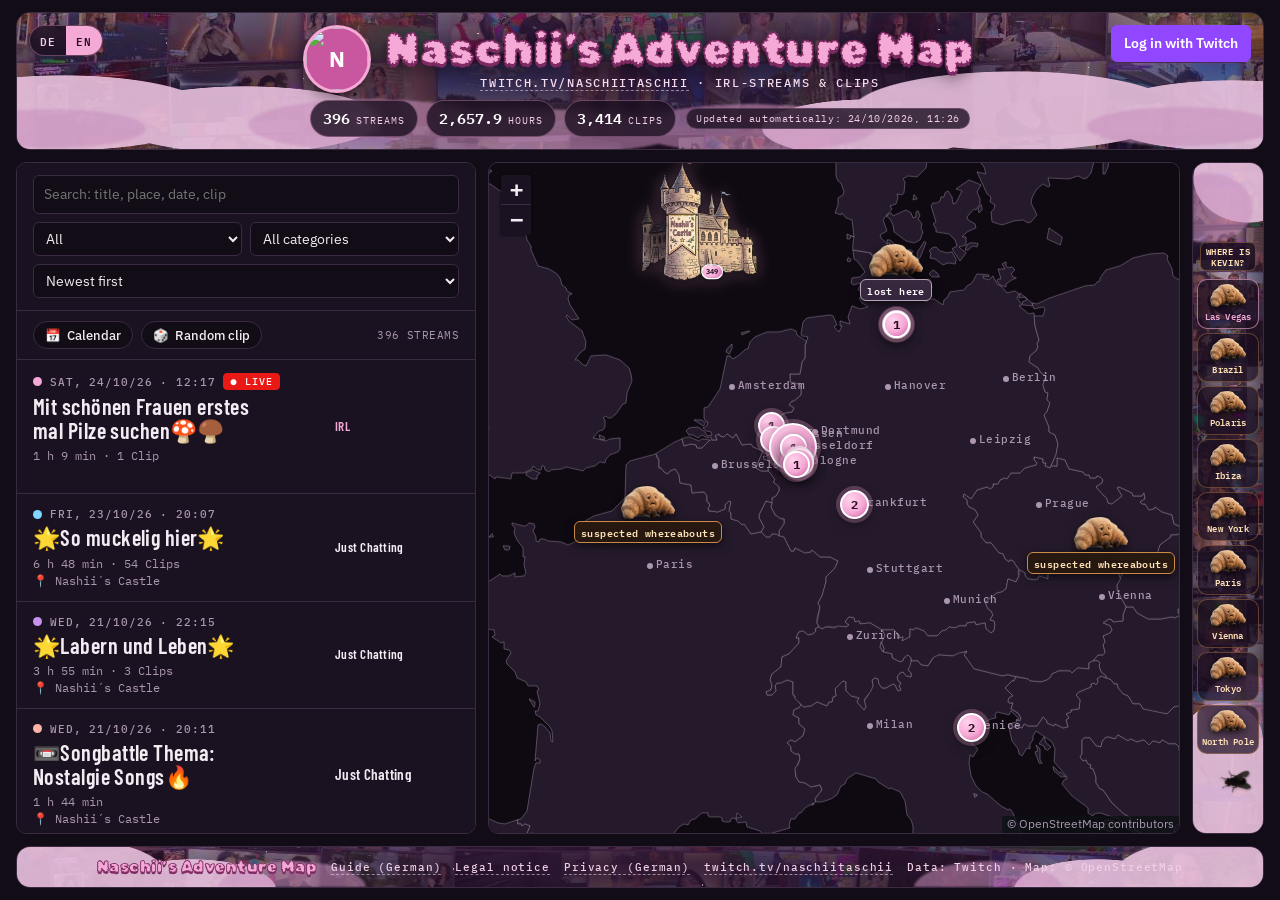
==== commit 9424c4c5: "Daten aktualisiert: 2026-10-24" ====
--- a/index.html
+++ b/index.html
@@ -12,7 +12,7 @@
 <meta property="og:title" content="Naschii’s Adventure Map">
 <meta property="og:description" content="Alle Streams von naschiitaschii auf einer Karte: Orte, Routen, Clips und Streamzeiten – automatisch aktualisiert.">
 <meta property="og:url" content="https://naschiis-adventure-map.github.io/">
-<meta property="og:image" content="https://naschiis-adventure-map.github.io/og.png?v=ba12e27996">
+<meta property="og:image" content="https://naschiis-adventure-map.github.io/og.png?v=19037d1416">
 <meta property="og:image:width" content="1200">
 <meta property="og:image:height" content="630">
 <meta name="twitter:card" content="summary_large_image">
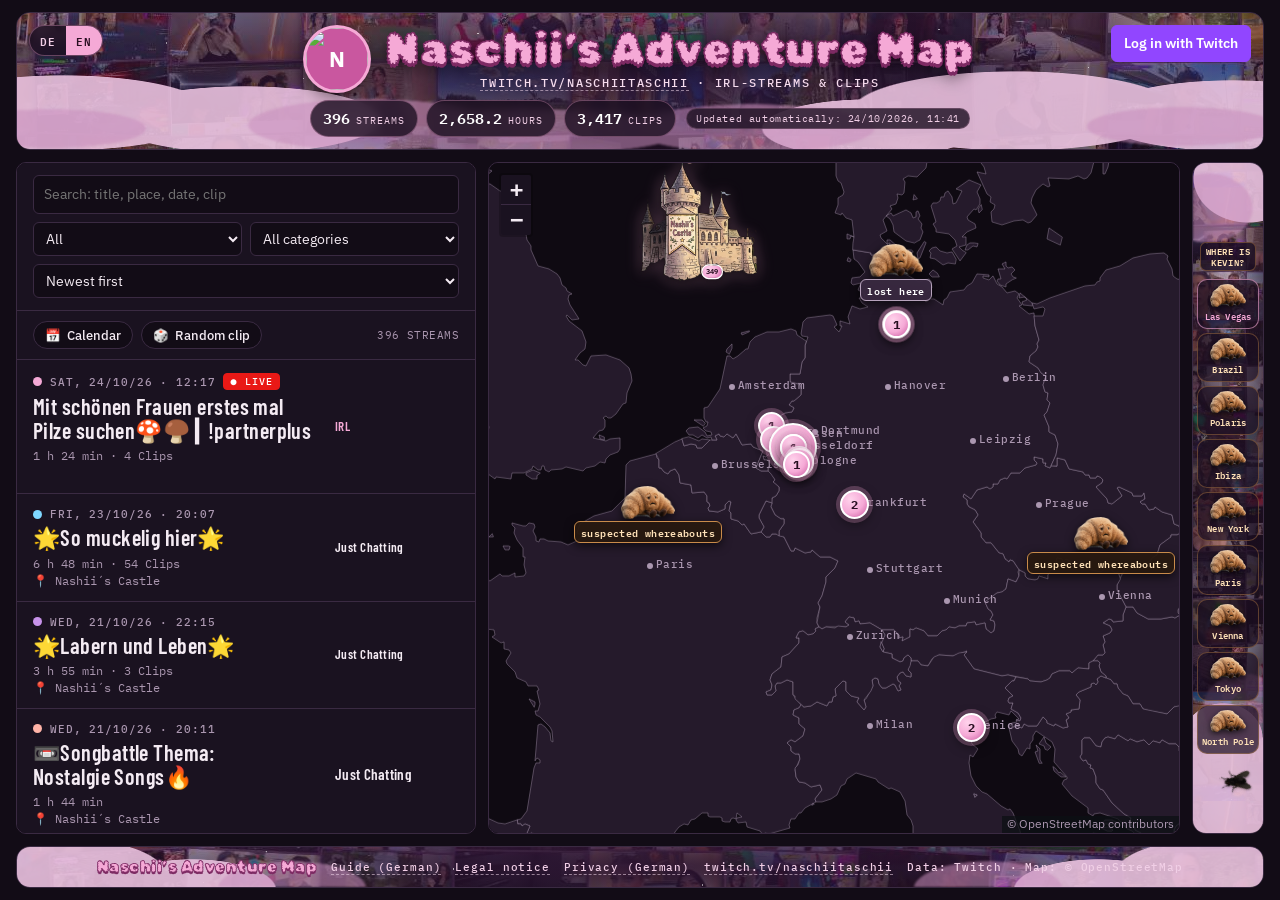
==== commit 832d8ad6: "Daten aktualisiert: 2026-10-24" ====
--- a/index.html
+++ b/index.html
@@ -12,7 +12,7 @@
 <meta property="og:title" content="Naschii’s Adventure Map">
 <meta property="og:description" content="Alle Streams von naschiitaschii auf einer Karte: Orte, Routen, Clips und Streamzeiten – automatisch aktualisiert.">
 <meta property="og:url" content="https://naschiis-adventure-map.github.io/">
-<meta property="og:image" content="https://naschiis-adventure-map.github.io/og.png?v=19037d1416">
+<meta property="og:image" content="https://naschiis-adventure-map.github.io/og.png?v=e5a348835f">
 <meta property="og:image:width" content="1200">
 <meta property="og:image:height" content="630">
 <meta name="twitter:card" content="summary_large_image">
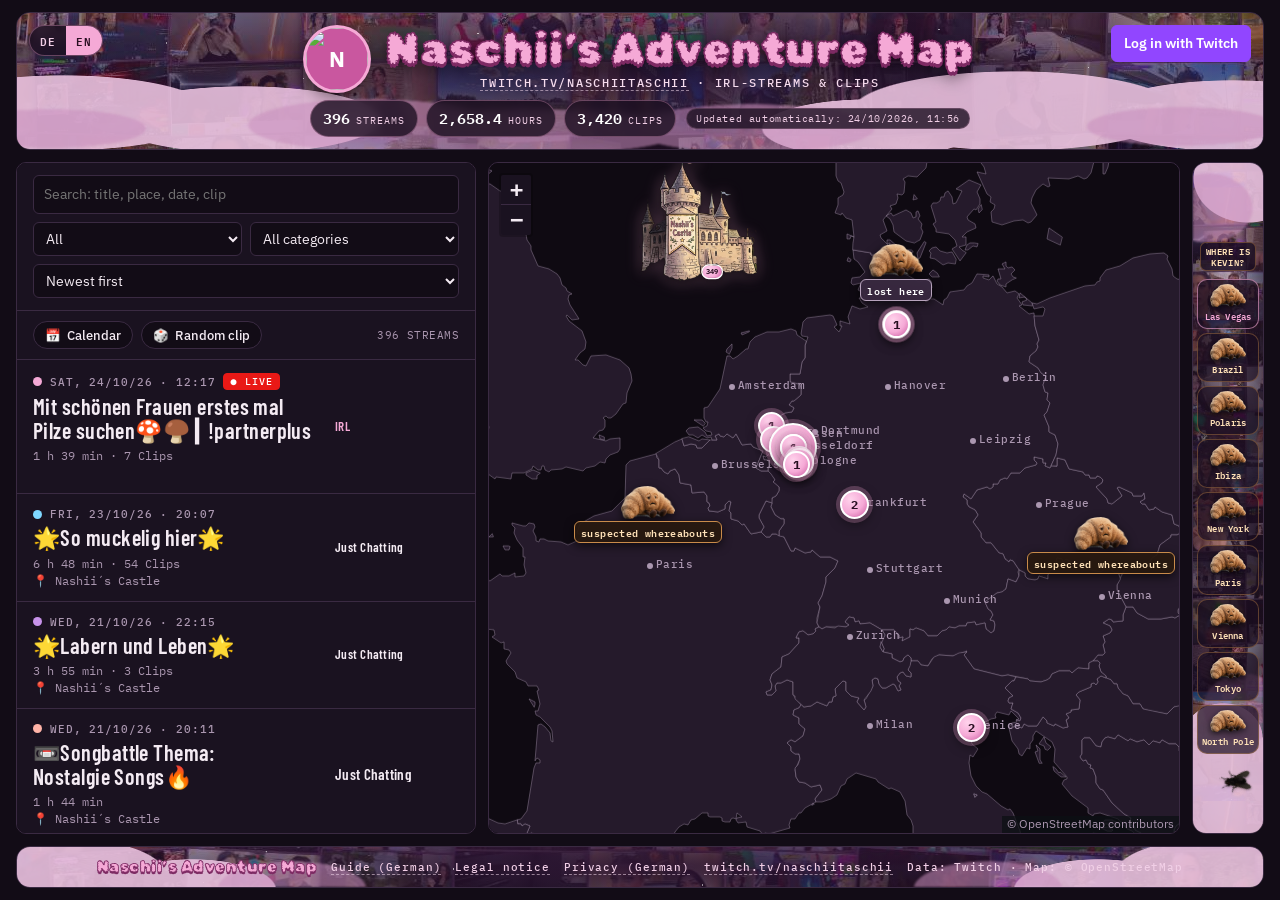
==== commit 8e90120f: "Daten aktualisiert: 2026-10-24" ====
--- a/index.html
+++ b/index.html
@@ -12,7 +12,7 @@
 <meta property="og:title" content="Naschii’s Adventure Map">
 <meta property="og:description" content="Alle Streams von naschiitaschii auf einer Karte: Orte, Routen, Clips und Streamzeiten – automatisch aktualisiert.">
 <meta property="og:url" content="https://naschiis-adventure-map.github.io/">
-<meta property="og:image" content="https://naschiis-adventure-map.github.io/og.png?v=e5a348835f">
+<meta property="og:image" content="https://naschiis-adventure-map.github.io/og.png?v=7428780ce5">
 <meta property="og:image:width" content="1200">
 <meta property="og:image:height" content="630">
 <meta name="twitter:card" content="summary_large_image">
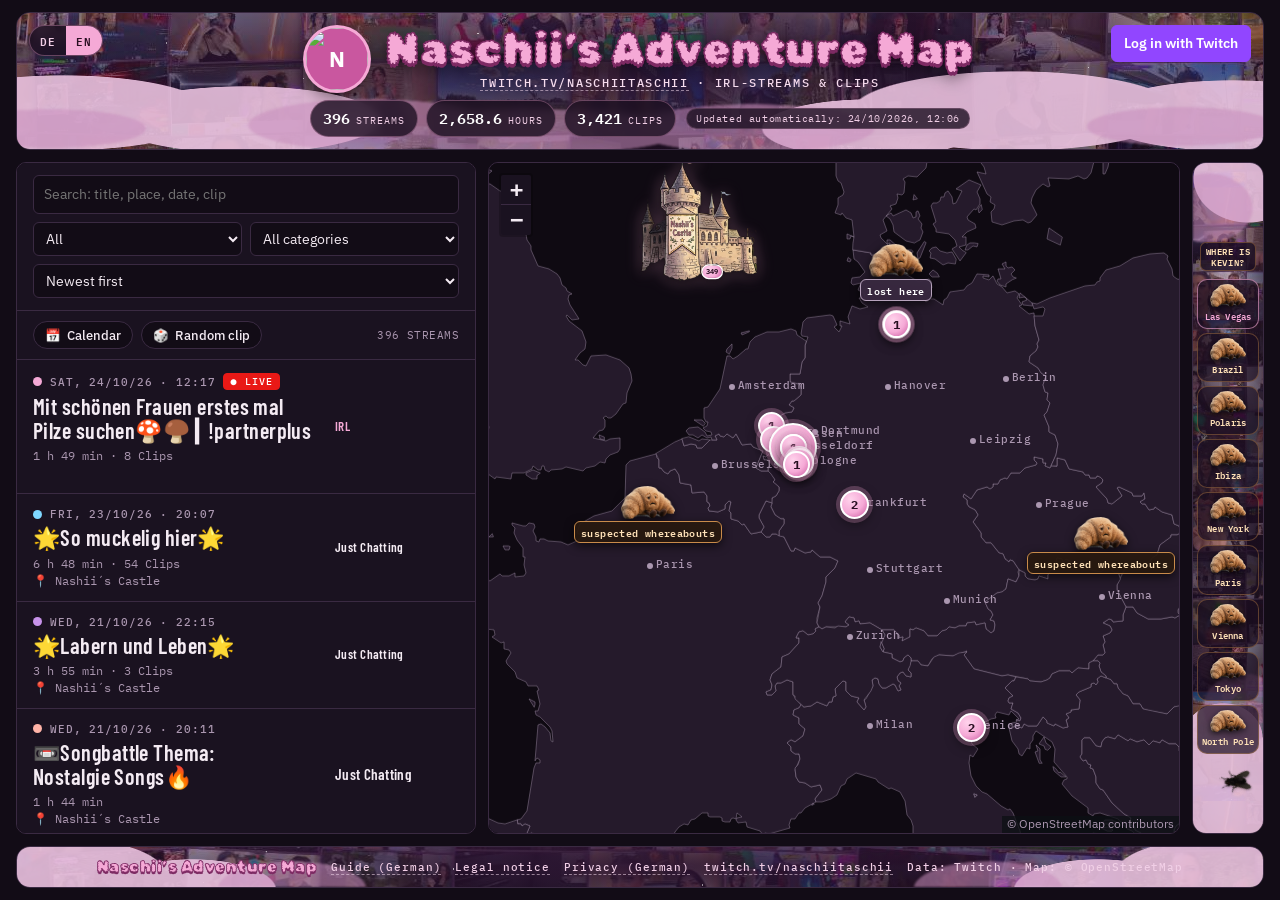
==== commit ce549a46: "Daten aktualisiert: 2026-10-24" ====
--- a/index.html
+++ b/index.html
@@ -12,7 +12,7 @@
 <meta property="og:title" content="Naschii’s Adventure Map">
 <meta property="og:description" content="Alle Streams von naschiitaschii auf einer Karte: Orte, Routen, Clips und Streamzeiten – automatisch aktualisiert.">
 <meta property="og:url" content="https://naschiis-adventure-map.github.io/">
-<meta property="og:image" content="https://naschiis-adventure-map.github.io/og.png?v=7428780ce5">
+<meta property="og:image" content="https://naschiis-adventure-map.github.io/og.png?v=8c4ee8f40d">
 <meta property="og:image:width" content="1200">
 <meta property="og:image:height" content="630">
 <meta name="twitter:card" content="summary_large_image">
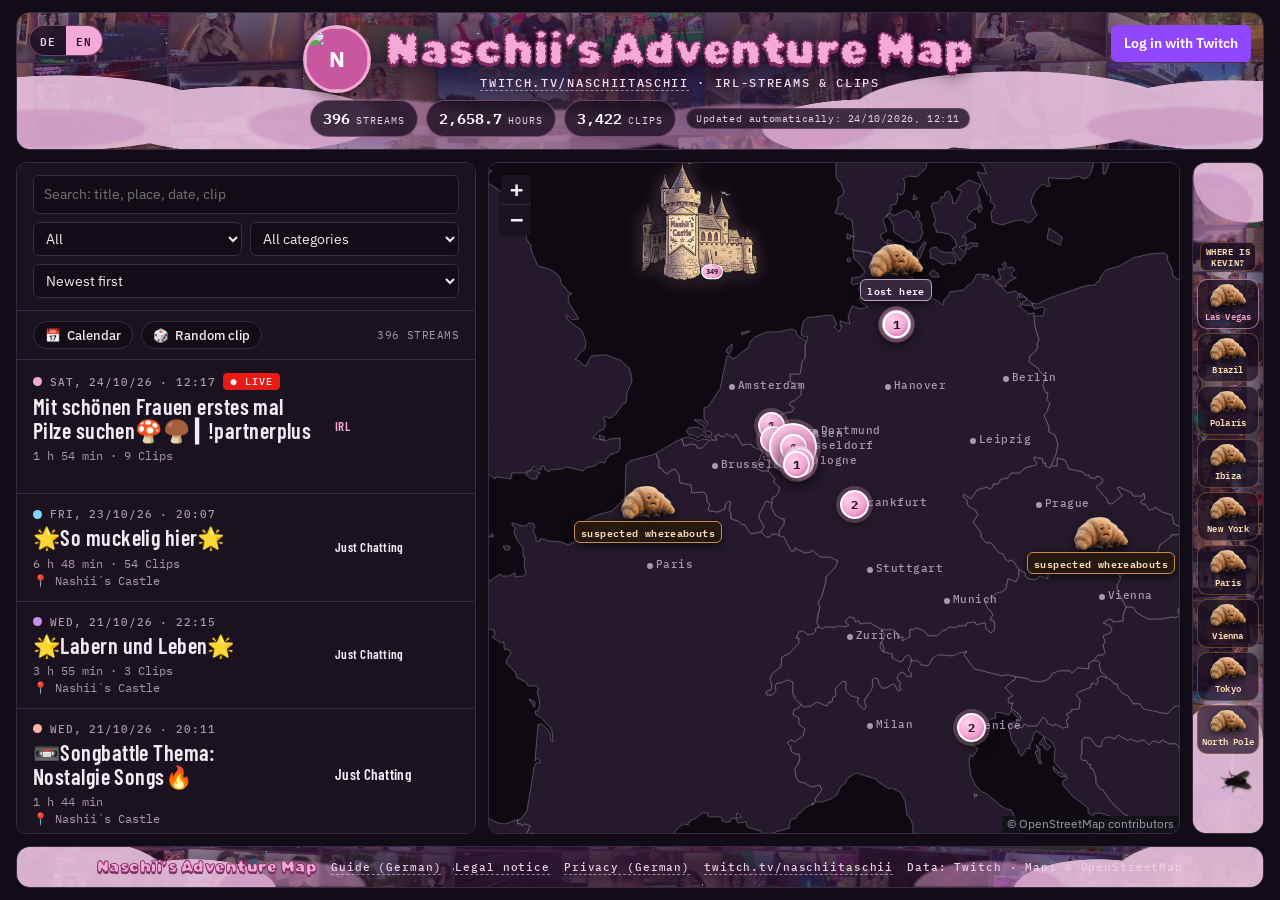
==== commit 98503b65: "Daten aktualisiert: 2026-10-24" ====
--- a/index.html
+++ b/index.html
@@ -12,7 +12,7 @@
 <meta property="og:title" content="Naschii’s Adventure Map">
 <meta property="og:description" content="Alle Streams von naschiitaschii auf einer Karte: Orte, Routen, Clips und Streamzeiten – automatisch aktualisiert.">
 <meta property="og:url" content="https://naschiis-adventure-map.github.io/">
-<meta property="og:image" content="https://naschiis-adventure-map.github.io/og.png?v=8c4ee8f40d">
+<meta property="og:image" content="https://naschiis-adventure-map.github.io/og.png?v=0771e957b7">
 <meta property="og:image:width" content="1200">
 <meta property="og:image:height" content="630">
 <meta name="twitter:card" content="summary_large_image">
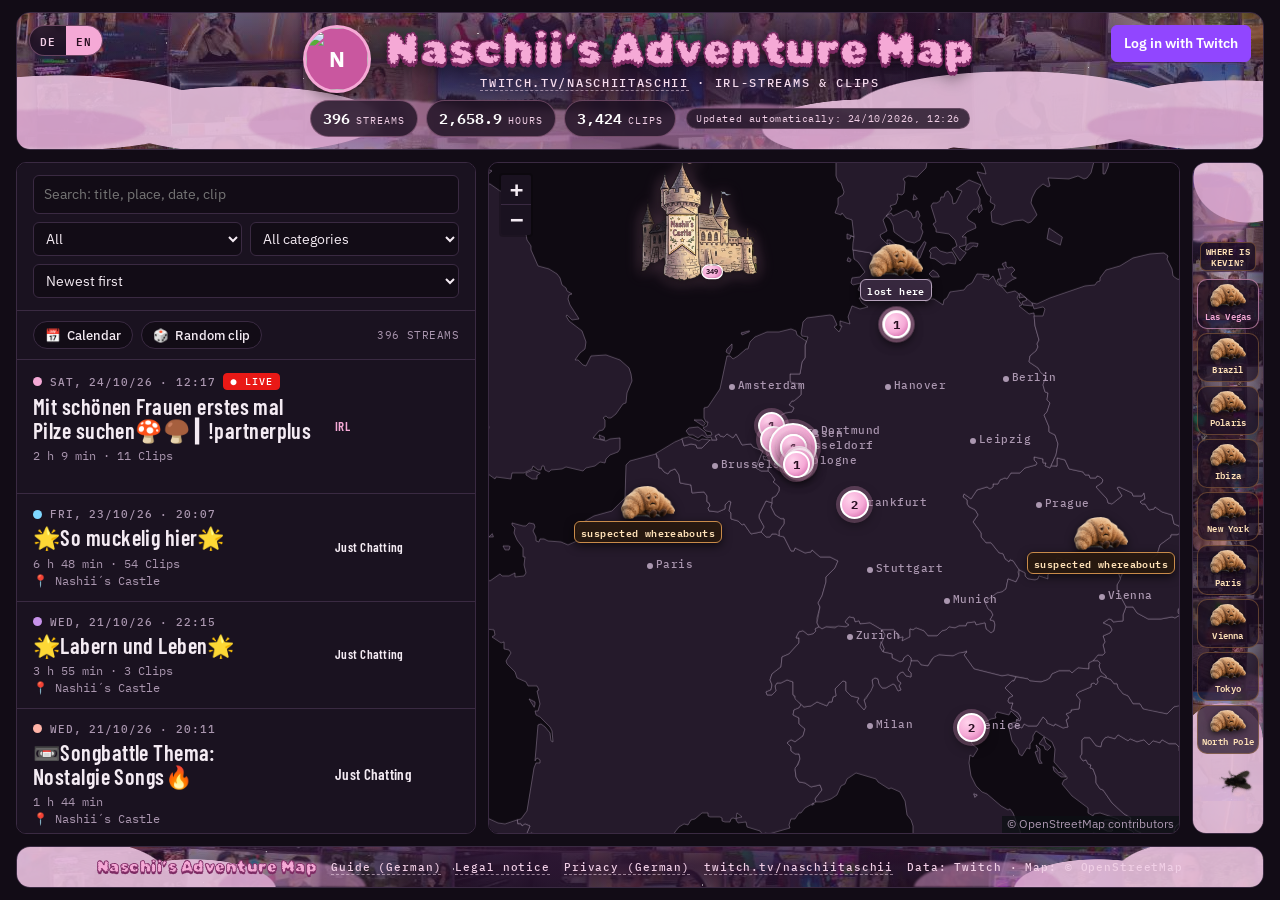
==== commit 6bcfc5ad: "Daten aktualisiert: 2026-10-24" ====
--- a/index.html
+++ b/index.html
@@ -12,7 +12,7 @@
 <meta property="og:title" content="Naschii’s Adventure Map">
 <meta property="og:description" content="Alle Streams von naschiitaschii auf einer Karte: Orte, Routen, Clips und Streamzeiten – automatisch aktualisiert.">
 <meta property="og:url" content="https://naschiis-adventure-map.github.io/">
-<meta property="og:image" content="https://naschiis-adventure-map.github.io/og.png?v=0771e957b7">
+<meta property="og:image" content="https://naschiis-adventure-map.github.io/og.png?v=6624b25d20">
 <meta property="og:image:width" content="1200">
 <meta property="og:image:height" content="630">
 <meta name="twitter:card" content="summary_large_image">
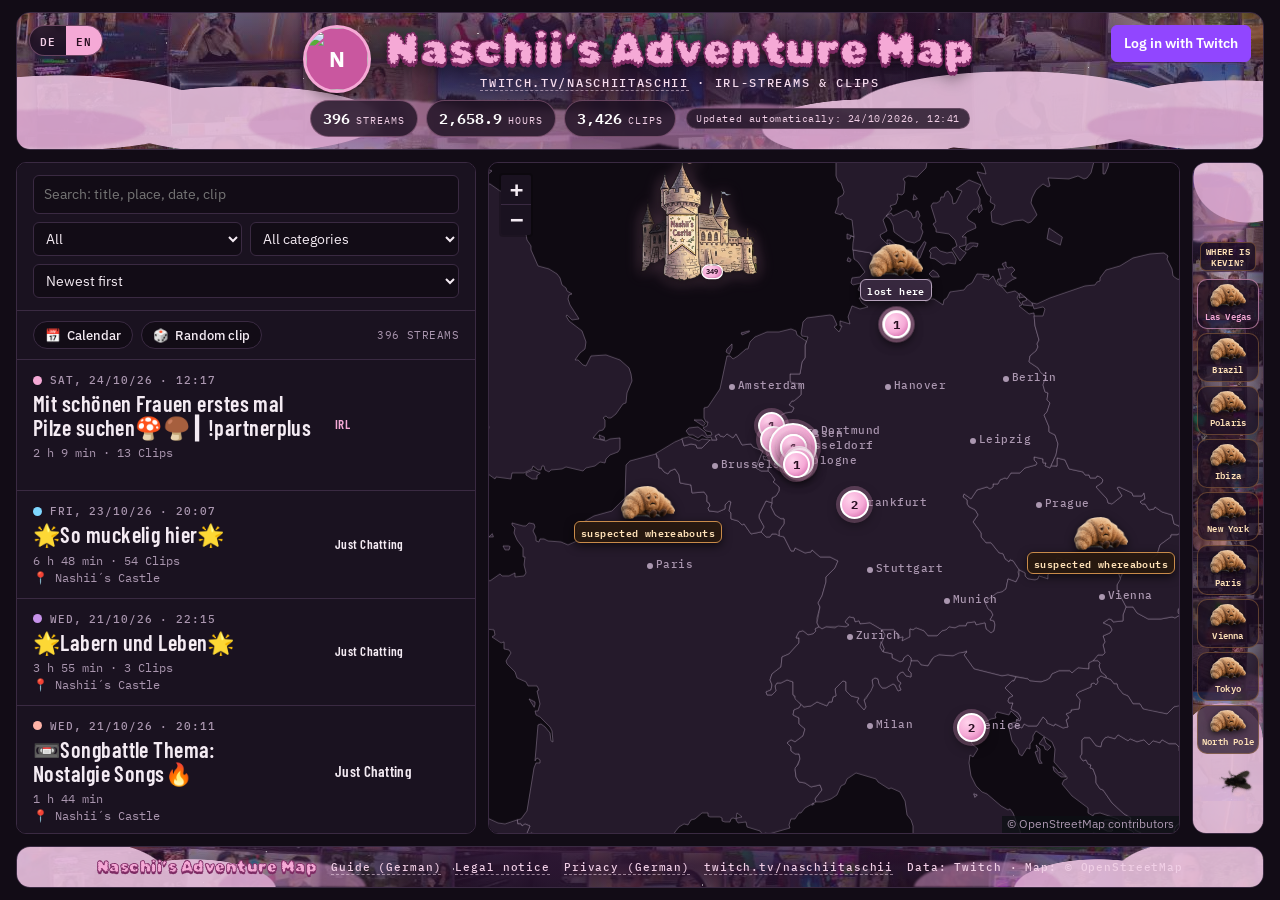
==== commit 333b7265: "Daten aktualisiert: 2026-10-24" ====
--- a/index.html
+++ b/index.html
@@ -12,7 +12,7 @@
 <meta property="og:title" content="Naschii’s Adventure Map">
 <meta property="og:description" content="Alle Streams von naschiitaschii auf einer Karte: Orte, Routen, Clips und Streamzeiten – automatisch aktualisiert.">
 <meta property="og:url" content="https://naschiis-adventure-map.github.io/">
-<meta property="og:image" content="https://naschiis-adventure-map.github.io/og.png?v=6624b25d20">
+<meta property="og:image" content="https://naschiis-adventure-map.github.io/og.png?v=f33edc232c">
 <meta property="og:image:width" content="1200">
 <meta property="og:image:height" content="630">
 <meta name="twitter:card" content="summary_large_image">
